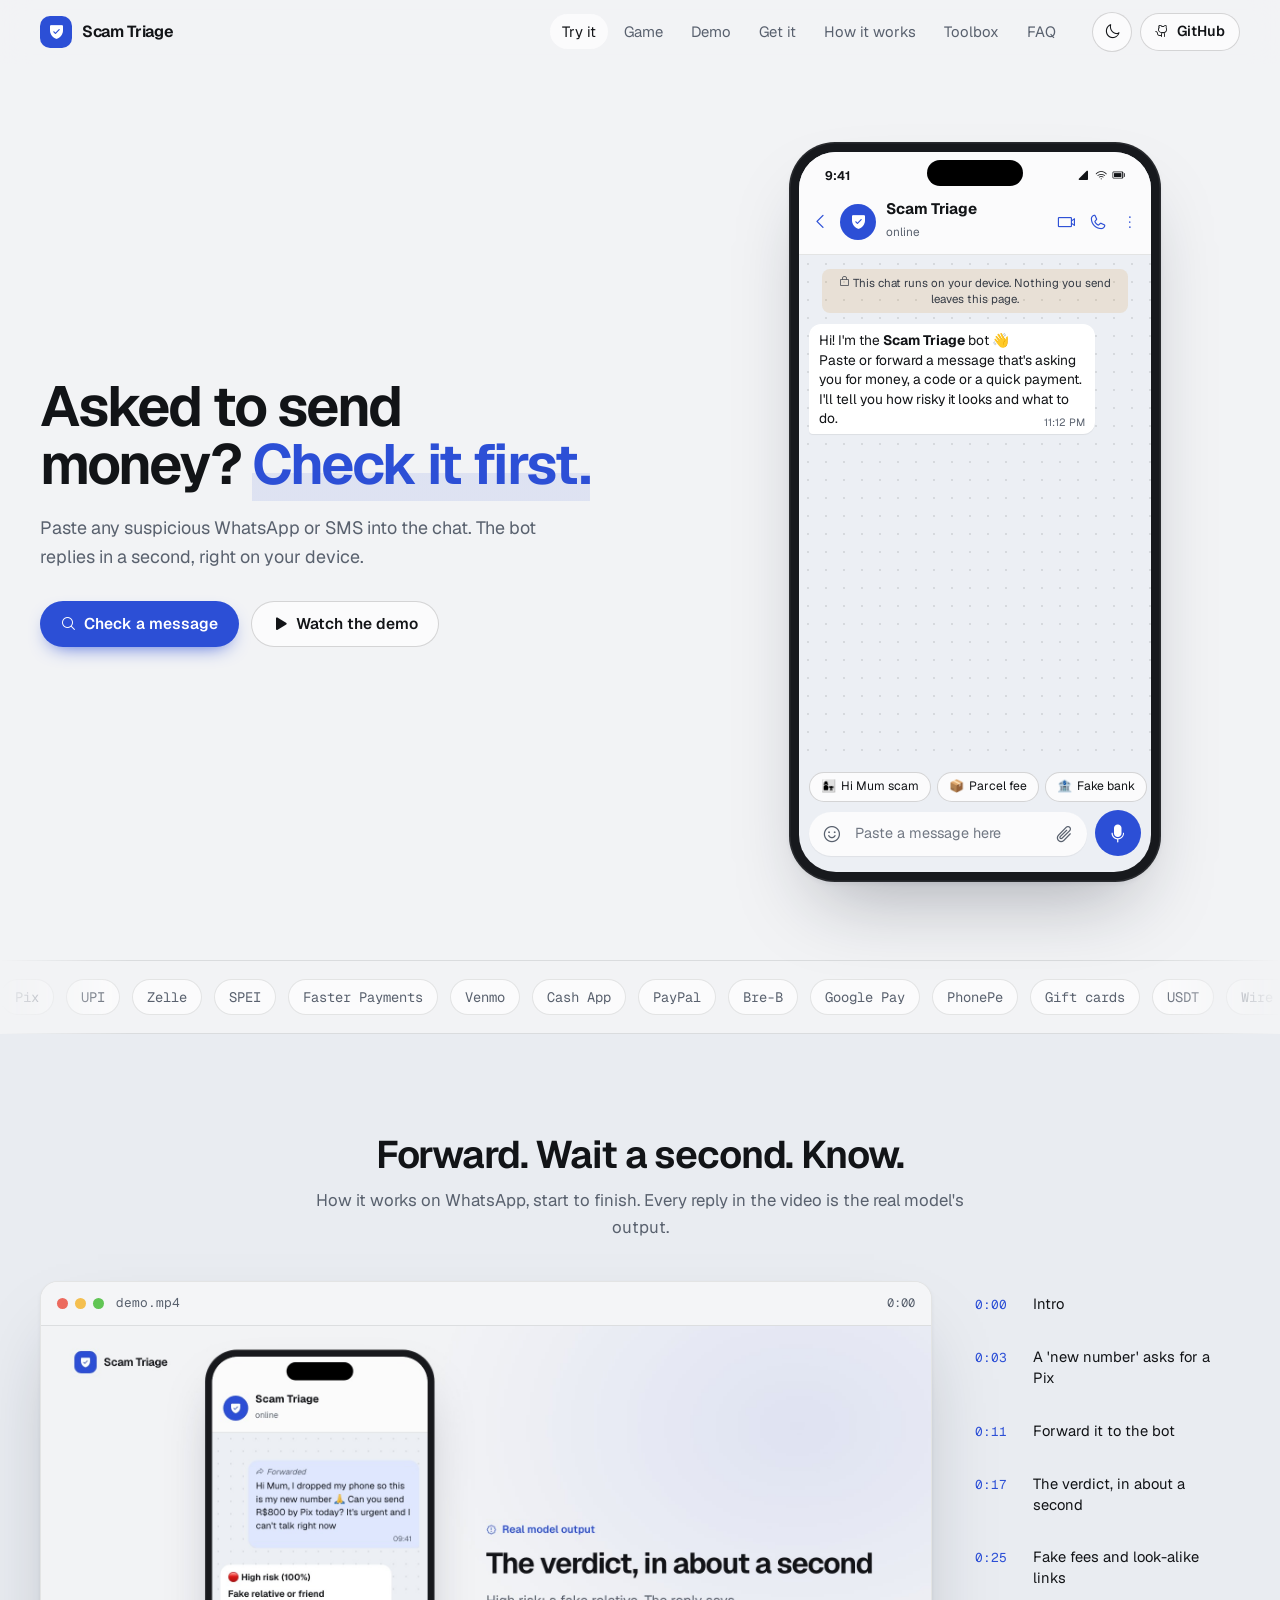
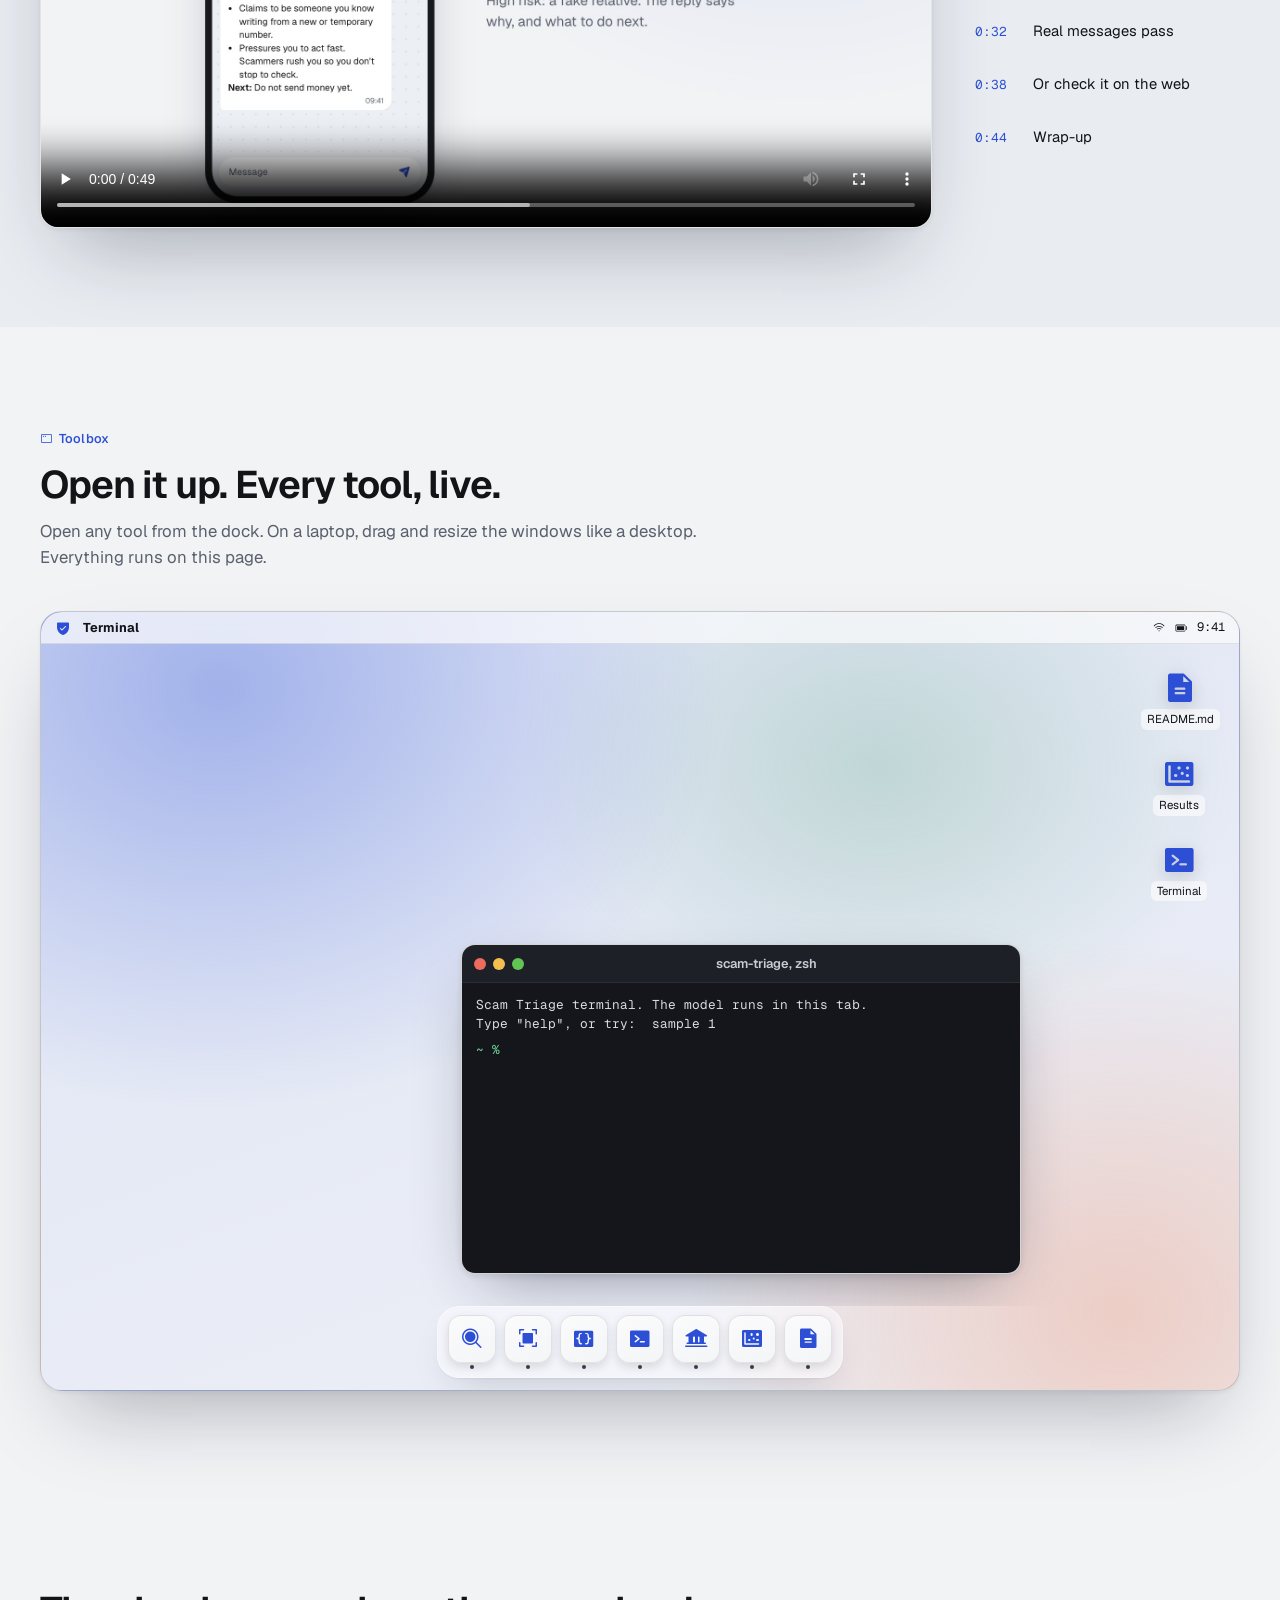
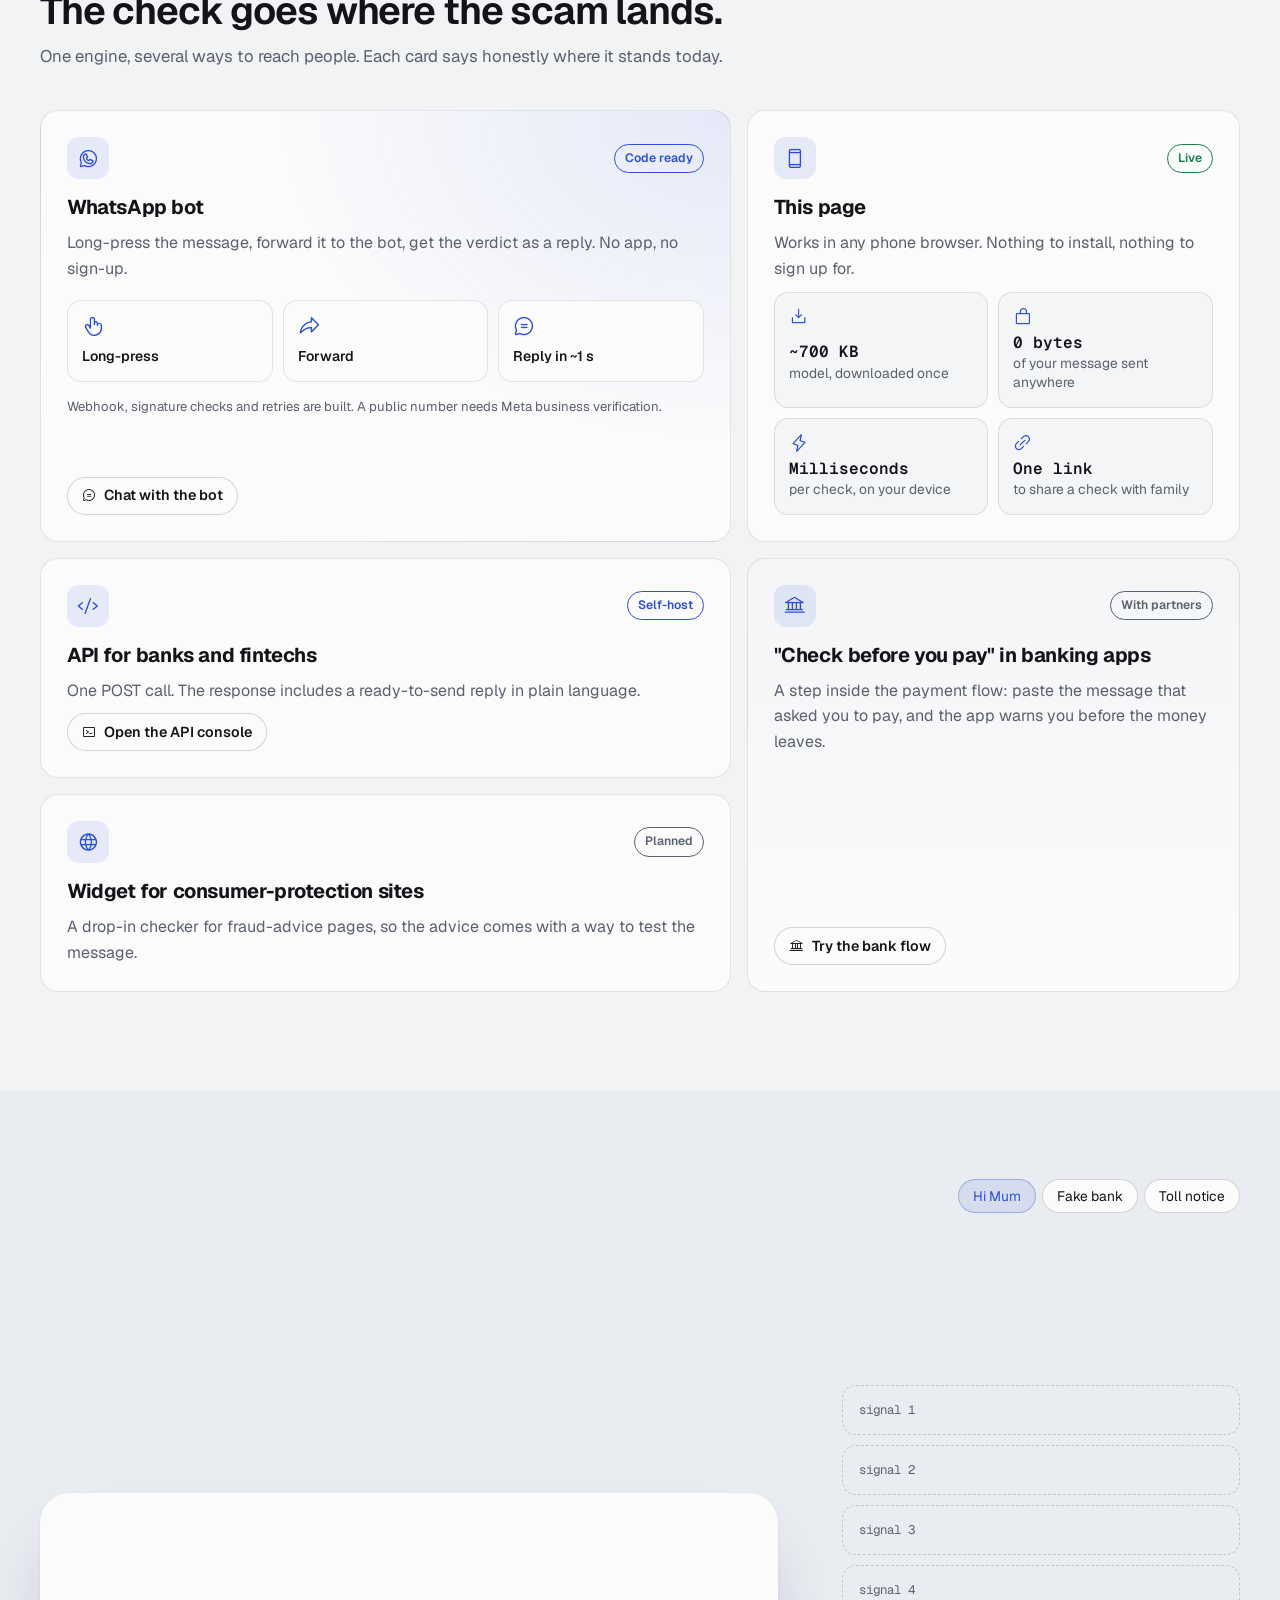
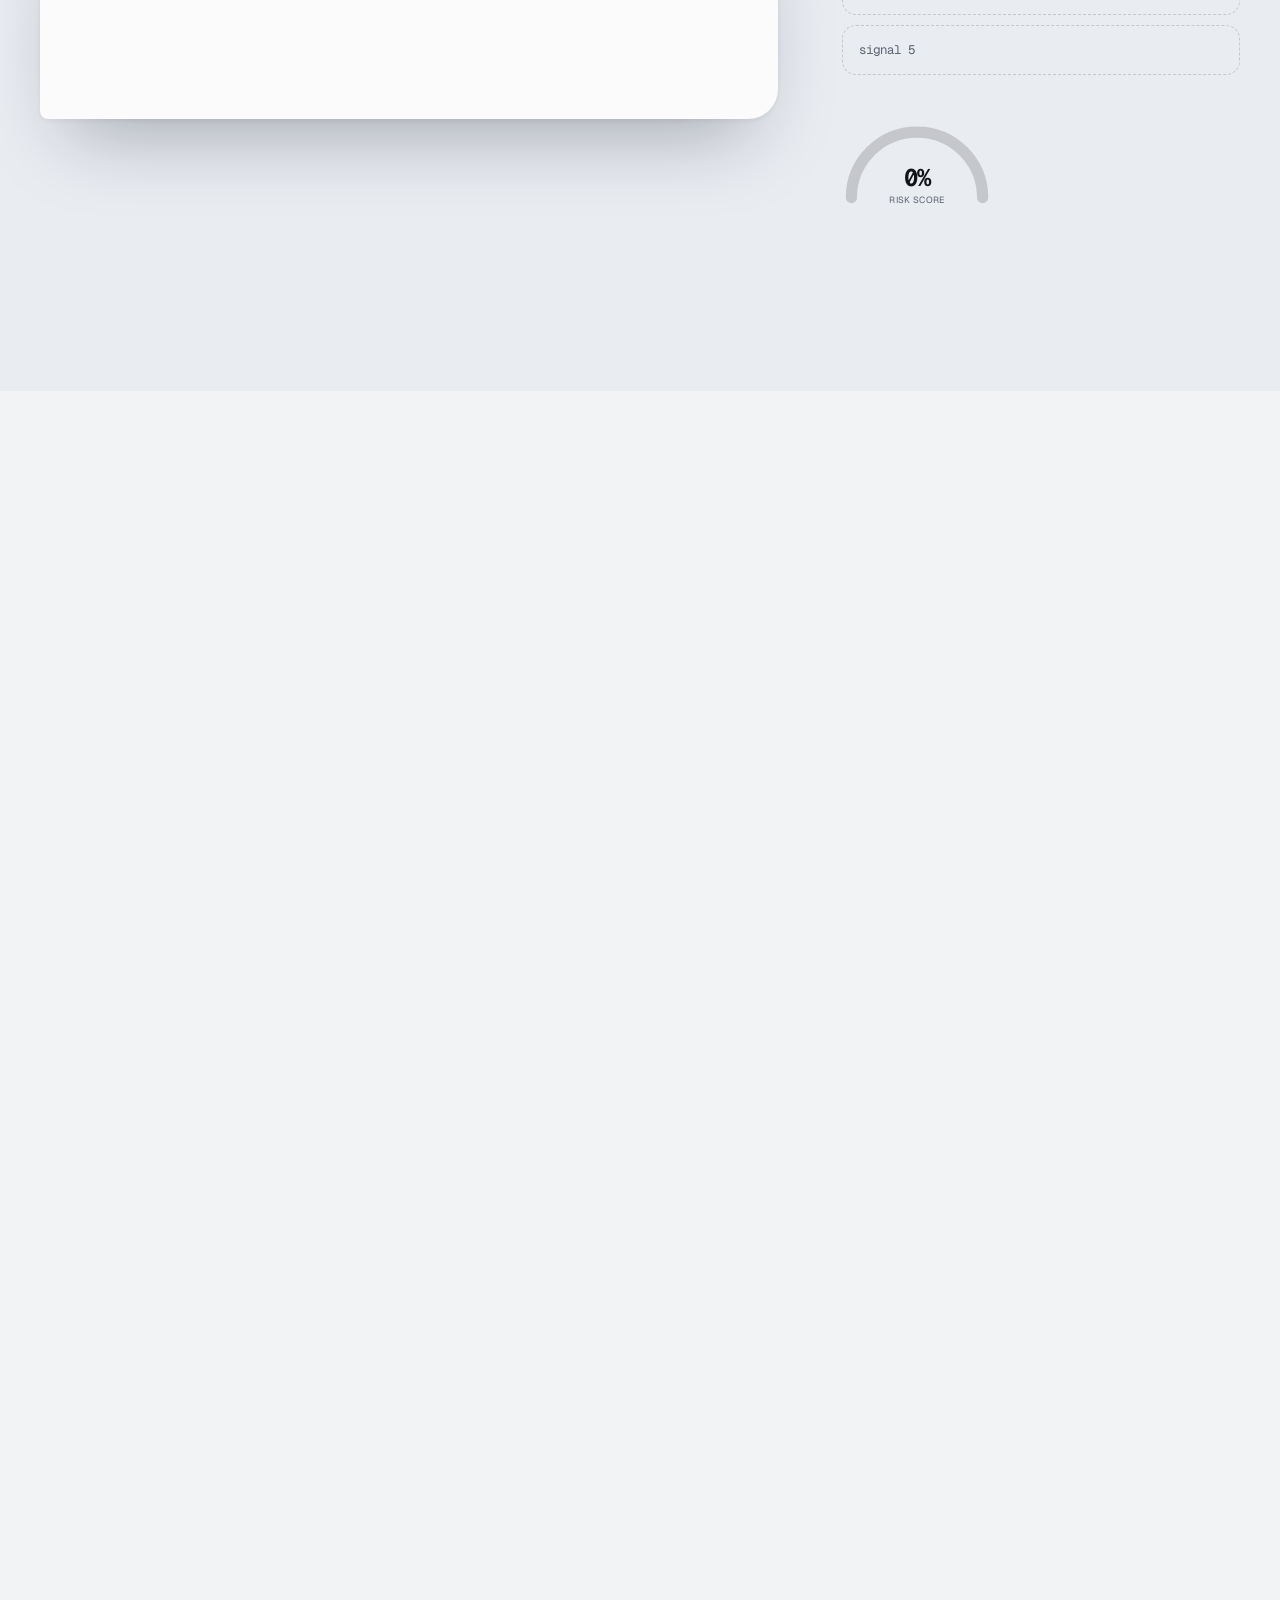
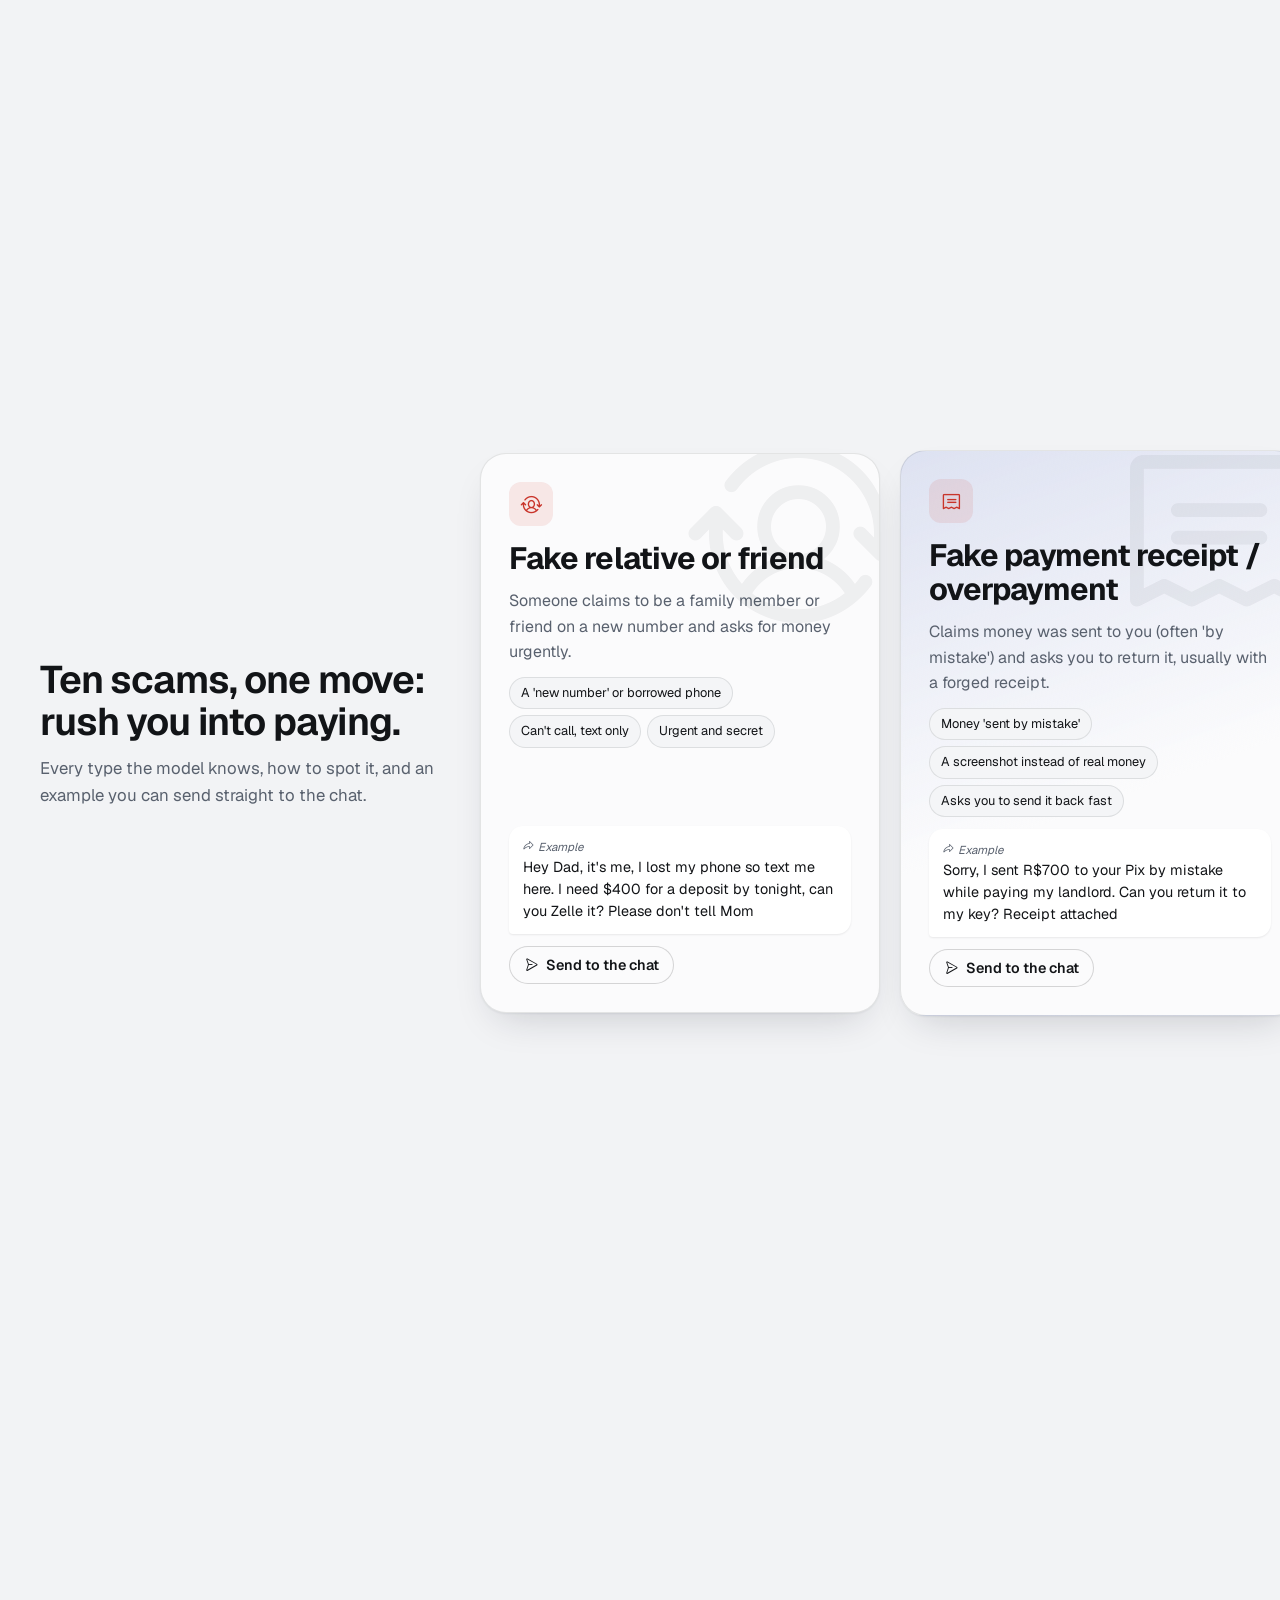
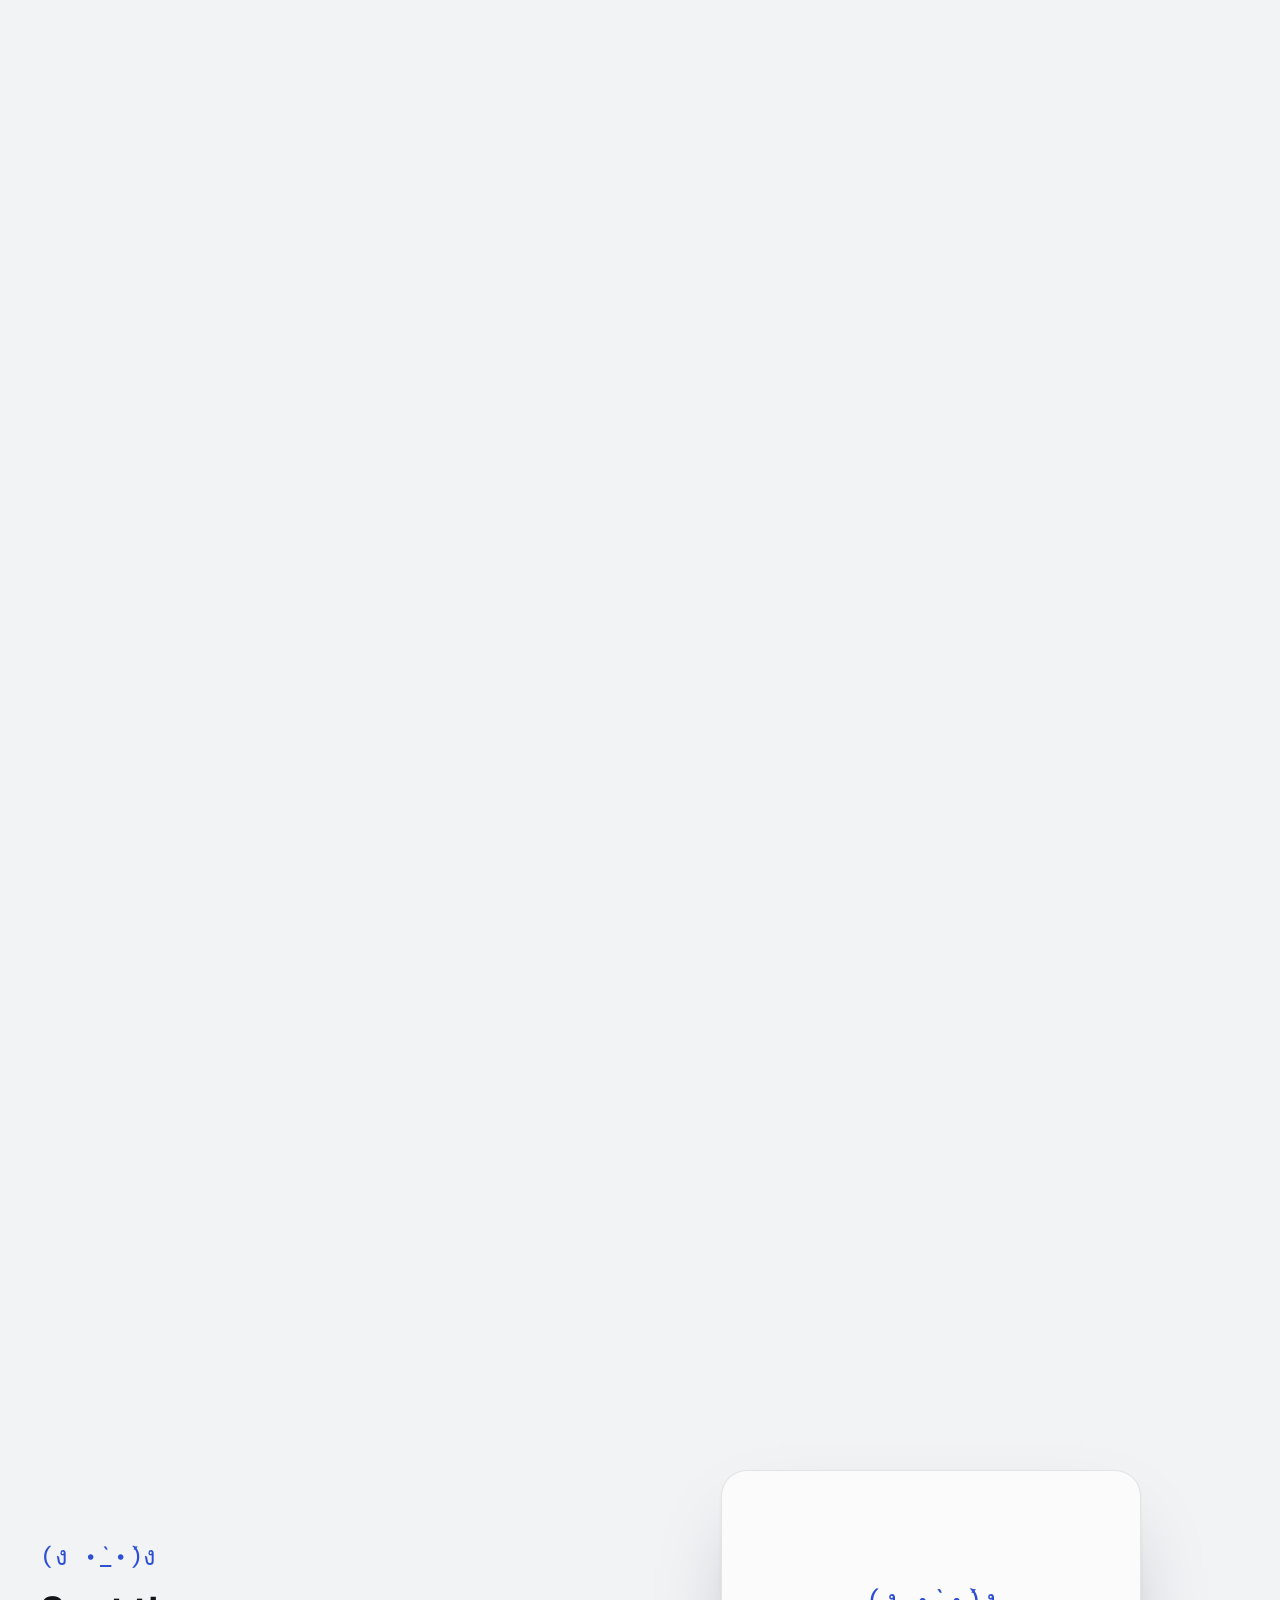
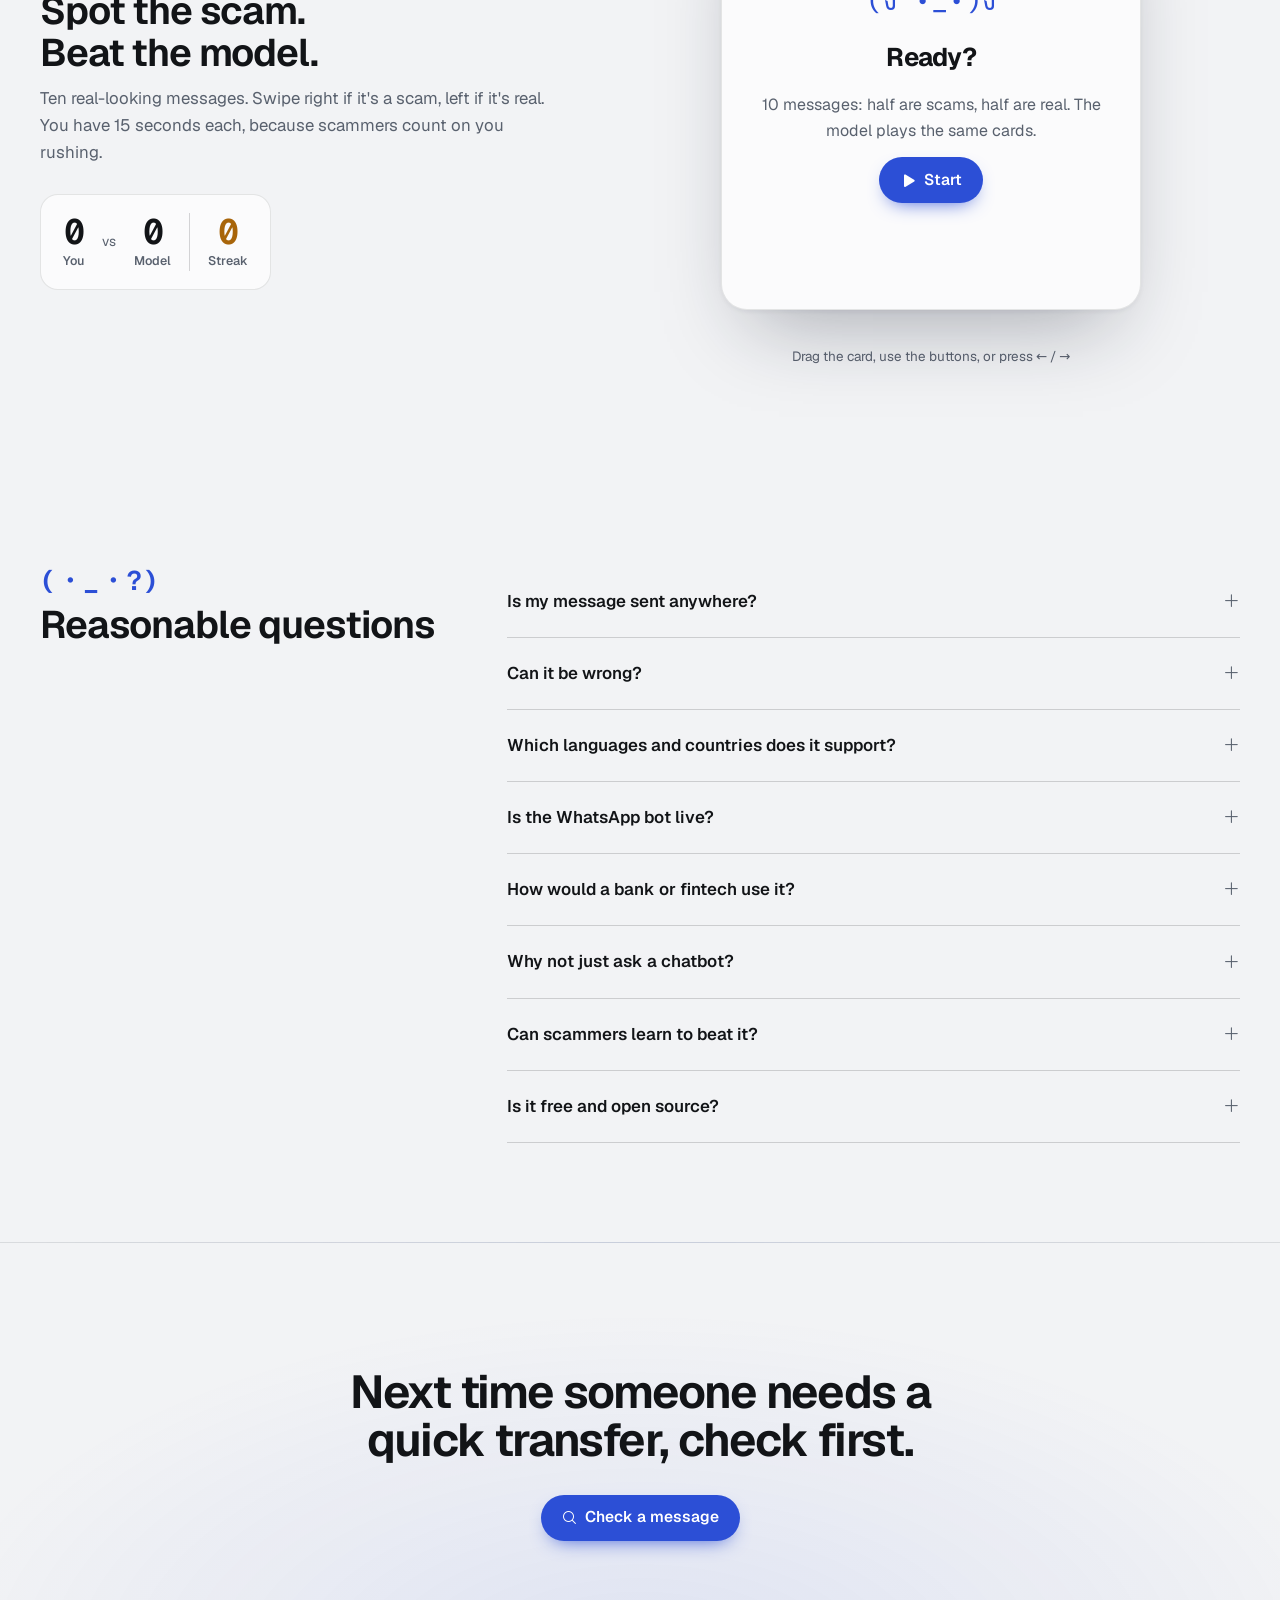
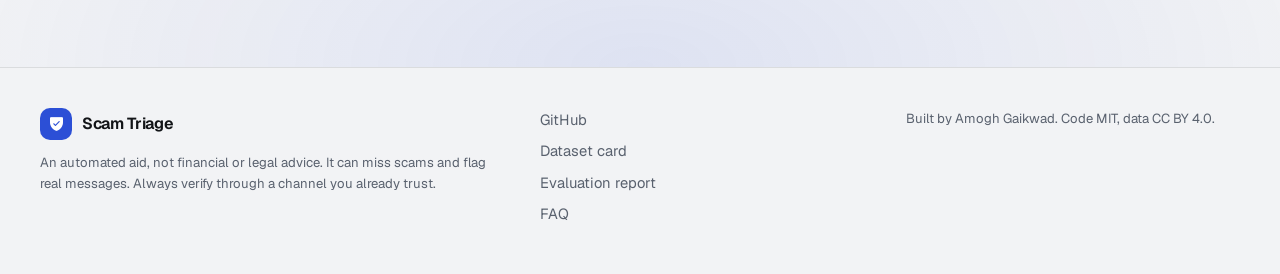
==== site/index.html @ fdaa01cc "2026-10-03 15:45 - Add desktop OS toolbox with draggable app windows New toolbox section: a desktop " ====
<!doctype html>
<html lang="en">
<head>
  <meta charset="utf-8">
  <meta name="viewport" content="width=device-width, initial-scale=1, viewport-fit=cover">
  <title>Scam Triage: check a message before you pay</title>
  <meta name="description" content="Paste or forward a suspicious WhatsApp or SMS message. Get a risk score, the scam type and what to do next. Runs in your browser.">
  <meta name="theme-color" content="#f2f3f5" media="(prefers-color-scheme: light)">
  <meta name="theme-color" content="#0d0f12" media="(prefers-color-scheme: dark)">
  <meta property="og:title" content="Scam Triage: check a message before you pay">
  <meta property="og:description" content="Explainable scam checks for Pix, UPI, Zelle and bank-transfer scams. Runs in your browser.">
  <meta property="og:image" content="https://scam-message-triage.vercel.app/assets/video/poster.jpg">
  <meta property="og:url" content="https://scam-message-triage.vercel.app/">
  <meta name="twitter:card" content="summary_large_image">
  <link rel="canonical" href="https://scam-message-triage.vercel.app/">
  <link rel="icon" href="assets/img/favicon.svg" type="image/svg+xml">
  <link rel="preload" href="assets/fonts/geist.woff2" as="font" type="font/woff2" crossorigin>
  <link rel="stylesheet" href="assets/vendor/phosphor/regular.css">
  <link rel="stylesheet" href="assets/vendor/phosphor/fill.css">
  <link rel="stylesheet" href="assets/css/style.css">
  <script>
    // Apply the saved theme before first paint to avoid a flash.
    try { const t = localStorage.getItem("theme"); if (t) document.documentElement.dataset.theme = t; } catch (e) {}
  </script>
  <script src="assets/vendor/gsap/gsap.min.js" defer></script>
  <script src="assets/vendor/gsap/ScrollTrigger.min.js" defer></script>
  <script type="module" src="assets/js/app.js"></script>
</head>
<body>
  <a class="skip" href="#chat">Skip to the chat</a>

  <header class="nav" data-nav>
    <div class="nav__inner">
      <a class="brand" href="#top" aria-label="Scam Triage home">
        <span class="brand__mark"><i class="ph-fill ph-shield-check"></i></span>
        <span class="brand__name">Scam Triage</span>
      </a>
      <nav class="nav__links" aria-label="Sections">
        <a href="#chat">Try it</a>
        <a href="#game">Game</a>
        <a href="#demo">Demo</a>
        <a href="#channels">Get it</a>
        <a href="#story">How it works</a>
        <a href="#toolbox">Toolbox</a>
        <a href="#faq">FAQ</a>
      </nav>
      <div class="nav__actions">
        <button class="icon-btn" type="button" data-theme-toggle aria-label="Toggle dark mode">
          <i class="ph ph-moon" data-theme-icon></i>
        </button>
        <a class="btn btn--ghost btn--sm" href="https://github.com/ag2502/scam-message-triage" target="_blank" rel="noopener">
          <i class="ph ph-github-logo"></i><span>GitHub</span>
        </a>
        <button class="icon-btn nav__menu" type="button" data-menu-toggle aria-label="Open menu" aria-expanded="false">
          <i class="ph ph-list"></i>
        </button>
      </div>
    </div>
  </header>

  <main id="top">
    <!-- HERO -->
    <section class="hero">
      <div class="wrap hero__grid">
        <div class="hero__copy reveal">
          <h1 class="display">Asked to send money? <span class="hl">Check it first.</span></h1>
          <p class="lede">Paste any suspicious WhatsApp or SMS into the chat. The bot replies in a second, right on your device.</p>
          <div class="cta-row">
            <a class="btn btn--primary" href="#check"><i class="ph ph-magnifying-glass"></i>Check a message</a>
            <a class="btn btn--ghost" href="#demo"><i class="ph-fill ph-play"></i>Watch the demo</a>
          </div>
        </div>

        <div class="hero__stage reveal" style="--d: 120ms">
          <div class="phone phone--live" id="chat">
            <div class="phone__notch"></div>
            <div class="wa" data-chat>
              <div class="wa__status" aria-hidden="true"><span data-clock>9:41</span><span><i class="ph-fill ph-cell-signal-full"></i><i class="ph ph-wifi-high"></i><i class="ph-fill ph-battery-full"></i></span></div>
              <div class="wa__head">
                <i class="ph ph-caret-left" aria-hidden="true"></i>
                <span class="chat__avatar"><i class="ph-fill ph-shield-check"></i></span>
                <div class="wa__who"><strong>Scam Triage</strong><small data-chat-status>online</small></div>
                <span class="wa__tools" aria-hidden="true"><i class="ph ph-video-camera"></i><i class="ph ph-phone"></i><i class="ph ph-dots-three-vertical"></i></span>
              </div>
              <div class="wa__body" data-chat-body role="log" aria-live="polite" aria-label="Chat with the Scam Triage bot" tabindex="0"></div>
              <button class="wa__jump" type="button" data-chat-jump aria-label="Scroll to latest message" hidden><i class="ph ph-arrow-down"></i></button>
              <div class="wa__chips" data-chat-chips role="group" aria-label="Try an example"></div>
              <div class="wa__emoji" data-chat-emoji hidden></div>
              <form class="wa__bar" data-chat-form>
                <div class="wa__field">
                  <button type="button" class="wa__icon" data-chat-emoji-btn aria-label="Emoji"><i class="ph ph-smiley"></i></button>
                  <label class="sr" for="chat-input">Message</label>
                  <textarea id="chat-input" rows="1" maxlength="4000" placeholder="Paste a message here" data-chat-input></textarea>
                  <button type="button" class="wa__icon" data-chat-attach aria-label="Attach a photo"><i class="ph ph-paperclip"></i></button>
                  <input type="file" accept="image/*" data-chat-file hidden>
                </div>
                <div class="wa__rec" data-chat-rec hidden><i class="ph-fill ph-microphone"></i><span data-chat-rec-time>0:00</span><small>Simulated: no audio is captured</small></div>
                <button class="wa__send" type="submit" data-chat-send aria-label="Hold to record a voice note"><i class="ph-fill ph-microphone" data-chat-send-icon></i></button>
              </form>
            </div>
          </div>
        </div>
      </div>

      <div class="rails" aria-label="Works with any instant-payment rail">
        <div class="rails__track">
          <span>Pix</span><span>UPI</span><span>Zelle</span><span>SPEI</span><span>Faster Payments</span><span>Venmo</span>
          <span>Cash App</span><span>PayPal</span><span>Bre-B</span><span>Google Pay</span><span>PhonePe</span><span>Gift cards</span>
          <span>USDT</span><span>Wire transfer</span>
          <span aria-hidden="true">Pix</span><span aria-hidden="true">UPI</span><span aria-hidden="true">Zelle</span><span aria-hidden="true">SPEI</span>
          <span aria-hidden="true">Faster Payments</span><span aria-hidden="true">Venmo</span><span aria-hidden="true">Cash App</span>
          <span aria-hidden="true">PayPal</span><span aria-hidden="true">Bre-B</span><span aria-hidden="true">Google Pay</span>
          <span aria-hidden="true">PhonePe</span><span aria-hidden="true">Gift cards</span><span aria-hidden="true">USDT</span><span aria-hidden="true">Wire transfer</span>
        </div>
      </div>
    </section>

    <!-- DEMO VIDEO -->
    <section class="section section--tint" id="demo">
      <div class="wrap">
        <header class="section__head section__head--center reveal">
          <h2 class="title">Forward. Wait a second. Know.</h2>
          <p class="sub">How it works on WhatsApp, start to finish. Every reply in the video is the real model's output.</p>
        </header>
        <div class="player reveal">
          <div class="window player__window">
            <div class="window__bar">
              <span class="dots" aria-hidden="true"><i></i><i></i><i></i></span>
              <span class="window__title">demo.mp4</span>
              <span class="window__meta" data-video-time>0:00</span>
            </div>
            <div class="player__media">
              <video data-video playsinline preload="metadata" poster="assets/video/poster.jpg" controls>
                <source src="assets/video/demo.webm" type="video/webm">
                <source src="assets/video/demo.mp4" type="video/mp4">
              </video>
            </div>
          </div>
          <ol class="chapters" data-chapters aria-label="Video chapters"></ol>
        </div>
      </div>
    </section>

    <!-- TOOLBOX (desktop OS) -->
    <section class="section toolbox" id="toolbox">
      <div class="wrap">
        <header class="section__head reveal">
          <p class="eyebrow"><i class="ph ph-app-window"></i> Toolbox</p>
          <h2 class="title">Open it up. Every tool, live.</h2>
          <p class="sub">Open any tool from the dock. On a laptop, drag and resize the windows like a desktop. Everything runs on this page.</p>
        </header>
        <div class="os" data-os>
          <div class="os__menubar">
            <span class="os__apple"><i class="ph-fill ph-shield-check"></i></span>
            <strong data-os-active>Scam Triage</strong>
            <span class="os__menubar-right" aria-hidden="true"><i class="ph ph-wifi-high"></i><i class="ph-fill ph-battery-full"></i><span data-os-clock>9:41</span></span>
          </div>
          <div class="os__desk" data-os-desk>
            <div class="os__icons" aria-label="Desktop">
              <button type="button" class="os__icon" data-open="about"><i class="ph-fill ph-file-text"></i><span>README.md</span></button>
              <button type="button" class="os__icon" data-open="results"><i class="ph-fill ph-chart-scatter"></i><span>Results</span></button>
              <button type="button" class="os__icon" data-open="terminal"><i class="ph-fill ph-terminal-window"></i><span>Terminal</span></button>
            </div>

            <section class="oswin" data-win="checker" data-title="Checker" data-icon="ph-magnifying-glass" data-geo="24,20,700,540" aria-label="Checker window">
              <div class="oswin__bar"><span class="oswin__lights"><button type="button" data-win-close aria-label="Close"></button><button type="button" data-win-min aria-label="Minimize"></button><button type="button" data-win-max aria-label="Maximize"></button></span><span class="oswin__title">Checker</span><span class="window__meta" data-model-status>loading model</span></div>
              <div class="oswin__body checker" data-checker id="check">
                <div class="checker__grid">
            <form class="checker__input" data-check-form>
              <label for="msg" class="label">Message</label>
              <textarea id="msg" name="msg" rows="7" maxlength="4000" data-msg
                aria-describedby="msg-help" placeholder="e.g. Hi Mum, this is my new number. Can you send R$800 by Pix?"></textarea>
              <p id="msg-help" class="help">Tip: press <kbd>Ctrl</kbd> + <kbd>Enter</kbd> to check. Up to 4,000 characters.</p>

              <div class="samples" role="group" aria-label="Example messages" data-samples></div>

              <div class="checker__actions">
                <button class="btn btn--primary" type="submit" data-check-btn disabled><i class="ph ph-magnifying-glass"></i>Check message</button>
                <button class="btn btn--ghost" type="button" data-random><i class="ph ph-shuffle"></i>Random real example</button>
                <button class="icon-btn" type="button" data-clear aria-label="Clear message"><i class="ph ph-trash"></i></button>
              </div>
            </form>

            <div class="checker__output" aria-live="polite" data-output>
              <div class="empty" data-empty>
                <span class="kao" aria-hidden="true">(・_・?)</span>
                <p><strong>Nothing checked yet.</strong> Paste a message or pick an example on the left.</p>
              </div>
              <div class="skeleton" data-skeleton hidden>
                <span class="sk sk--round"></span><span class="sk sk--line"></span><span class="sk sk--line w60"></span>
                <span class="sk sk--block"></span>
                <p class="help" data-load-msg>Downloading the model once (about 700 KB). After that, checks are instant.</p>
              </div>
              <div class="error" data-error hidden>
                <i class="ph ph-warning"></i>
                <p><strong>The model didn't load.</strong> <span data-error-msg></span> <button type="button" class="link" data-retry>Try again</button></p>
              </div>
              <div class="result" data-result hidden></div>
            </div>
          
              </div>
              <span class="oswin__grip" data-win-grip aria-hidden="true"></span>
            </section>

            <section class="oswin" data-win="xray" data-title="X-ray" data-icon="ph-scan" data-geo="680,52,500,460" aria-label="X-ray window">
              <div class="oswin__bar"><span class="oswin__lights"><button type="button" data-win-close aria-label="Close"></button><button type="button" data-win-min aria-label="Minimize"></button><button type="button" data-win-max aria-label="Maximize"></button></span><span class="oswin__title">X-ray</span></div>
              <div class="oswin__body xraywin" data-xray>
                <div class="xraywin__steps" role="tablist" aria-label="Pipeline steps" data-xray-steps></div>
                <div class="xray__body" data-xray-body aria-live="polite"><p class="help">Loading the model...</p></div>
                <p class="help xraywin__src" data-xray-src></p>
              </div>
              <span class="oswin__grip" data-win-grip aria-hidden="true"></span>
            </section>

            <section class="oswin" data-win="api" data-title="API console" data-icon="ph-brackets-curly" data-geo="230,120,640,500" aria-label="API console window">
              <div class="oswin__bar"><span class="oswin__lights"><button type="button" data-win-close aria-label="Close"></button><button type="button" data-win-min aria-label="Minimize"></button><button type="button" data-win-max aria-label="Maximize"></button></span><span class="oswin__title">API console</span></div>
              <div class="oswin__body apicon" data-api>
                <form class="apicon__req" data-api-form>
                  <div class="apicon__line"><span class="apicon__method">POST</span><code>/v1/triage</code><button class="btn btn--primary btn--sm" type="submit"><i class="ph-fill ph-paper-plane-right"></i>Send</button></div>
                  <label class="label" for="api-body">Request body</label>
                  <textarea id="api-body" rows="5" spellcheck="false" data-api-body></textarea>
                </form>
                <div class="apicon__res">
                  <div class="apicon__status" data-api-status>Press Send to call the endpoint (simulated locally with the same model).</div>
                  <pre class="apicon__json"><code data-api-out></code></pre>
                </div>
                <details class="apicon__snips"><summary>Call it from your code</summary>
                  <div class="code" data-code>
              <div class="tabs" role="tablist" aria-label="Request examples">
                <button role="tab" aria-selected="true" data-tab="curl">cURL</button>
                <button role="tab" aria-selected="false" data-tab="python">Python</button>
                <button role="tab" aria-selected="false" data-tab="js">JavaScript</button>
                <button role="tab" aria-selected="false" data-tab="response">Response</button>
              </div>
              <pre><code data-code-body></code></pre>
              <button class="icon-btn code__copy" type="button" data-copy-code aria-label="Copy code"><i class="ph ph-copy"></i></button>
            </div>
                </details>
              </div>
              <span class="oswin__grip" data-win-grip aria-hidden="true"></span>
            </section>

            <section class="oswin" data-win="terminal" data-title="Terminal" data-icon="ph-terminal-window" data-geo="420,300,560,330" aria-label="Terminal window">
              <div class="oswin__bar oswin__bar--dark"><span class="oswin__lights"><button type="button" data-win-close aria-label="Close"></button><button type="button" data-win-min aria-label="Minimize"></button><button type="button" data-win-max aria-label="Maximize"></button></span><span class="oswin__title">scam-triage, zsh</span></div>
              <div class="oswin__body term" data-term>
                <div class="term__out" data-term-out aria-live="polite"></div>
                <form class="term__line" data-term-form><span class="term__ps1">~ %</span><label class="sr" for="term-in">Terminal command</label><input id="term-in" autocomplete="off" spellcheck="false" data-term-in></form>
              </div>
              <span class="oswin__grip" data-win-grip aria-hidden="true"></span>
            </section>

            <section class="oswin" data-win="bank" data-title="Bank app" data-icon="ph-bank" data-geo="820,80,380,520" aria-label="Bank app window" hidden>
              <div class="oswin__bar"><span class="oswin__lights"><button type="button" data-win-close aria-label="Close"></button><button type="button" data-win-min aria-label="Minimize"></button><button type="button" data-win-max aria-label="Maximize"></button></span><span class="oswin__title">Bank app: check before you pay</span></div>
              <div class="oswin__body bankapp">
                <div class="paysheet" data-paysheet>
              <div class="paysheet__row"><span>Pix to</span><strong>Unknown key ···8821</strong></div>
              <div class="paysheet__row"><span>Amount</span><strong>R$ 800,00</strong></div>
              <label class="label" for="pay-why">Message that asked you to pay</label>
              <textarea id="pay-why" rows="2" data-pay-msg>Mum it's me, new number. Need R$800 by Pix for rent, today please, can't call</textarea>
              <div class="paysheet__verdict" data-pay-verdict aria-live="polite"></div>
              <button class="btn btn--primary btn--block" type="button" data-pay-btn>Confirm payment</button>
            </div>
              </div>
              <span class="oswin__grip" data-win-grip aria-hidden="true"></span>
            </section>

            <section class="oswin" data-win="results" data-title="Results" data-icon="ph-chart-scatter" data-geo="40,30,1110,600" aria-label="Results window" hidden>
              <div class="oswin__bar"><span class="oswin__lights"><button type="button" data-win-close aria-label="Close"></button><button type="button" data-win-min aria-label="Minimize"></button><button type="button" data-win-max aria-label="Maximize"></button></span><span class="oswin__title">Results: honest numbers, misses included</span></div>
              <div class="oswin__body resultswin" id="results">
                <div class="explorer" data-explorer>
          <div class="explorer__controls">
            <div class="seg" role="radiogroup" aria-label="Evaluation set" data-sets></div>
            <label class="label" for="thr">Threshold <output data-thr-out>0.55</output></label>
            <input id="thr" type="range" min="0" max="1" step="0.005" data-thr>
            <div class="explorer__presets">
              <button type="button" class="chip" data-preset="medium">Medium level</button>
              <button type="button" class="chip" data-preset="high">High level</button>
            </div>
            <label class="label" for="prev">Share of forwarded messages that are scams <output data-prev-out>10%</output></label>
            <input id="prev" type="range" min="1" max="60" step="1" value="10" data-prev>
          </div>

          <div class="explorer__stats" data-stats></div>

          <figure class="explorer__chart">
            <div class="strip" data-strip role="img" aria-label="Scores of scam and legitimate messages with the current threshold"></div>
            <figcaption class="help" data-strip-caption></figcaption>
          </figure>
        </div>

        
                <div class="notes">
          <div class="note">
            <h3>Where it misses</h3>
            <p>Conversation starters like "sorry, wrong number... do you invest?" carry no scam content yet. Single-message triage can't see where a chat is heading.</p>
          </div>
          <div class="note">
            <h3>Where it over-warns</h3>
            <p>Outgoing bank-transfer confirmations still score too high in held-out tests. That is the main source of false alarms.</p>
          </div>
          <div class="note">
            <h3>What would fix it</h3>
            <p>Consented, labelled messages that people forward to the bot. The data is synthetic today, and the dataset card says so.</p>
          </div>
        </div>

              </div>
              <span class="oswin__grip" data-win-grip aria-hidden="true"></span>
            </section>

            <section class="oswin" data-win="about" data-title="README.md" data-icon="ph-file-text" data-geo="160,60,520,440" aria-label="README window" hidden>
              <div class="oswin__bar"><span class="oswin__lights"><button type="button" data-win-close aria-label="Close"></button><button type="button" data-win-min aria-label="Minimize"></button><button type="button" data-win-max aria-label="Maximize"></button></span><span class="oswin__title">README.md</span></div>
              <div class="oswin__body readme">
                <h3># Scam Triage</h3>
                <p>An explainable scam checker for instant-payment fraud: Pix, UPI, Zelle, SPEI, wallets, gift cards and crypto.</p>
                <h4>## How it works</h4>
                <p>24 readable warning signals plus word and character n-grams feed two small linear models: one scores risk, one names the scam type. Thresholds are set for 1% and 5% false alarms.</p>
                <h4>## Honest limits</h4>
                <p>Trained on synthetic English data plus real legitimate SMS. It misses conversation-starter scams and still over-warns on some bank-transfer receipts.</p>
                <h4>## Links</h4>
                <ul>
                  <li><a href="https://github.com/ag2502/scam-message-triage" target="_blank" rel="noopener">Source code (MIT)</a></li>
                  <li><a href="https://github.com/ag2502/scam-message-triage/blob/main/data/en/DATASET_CARD.md" target="_blank" rel="noopener">Dataset card (CC BY 4.0)</a></li>
                  <li><a href="https://github.com/ag2502/scam-message-triage/blob/main/reports/en/EVALUATION.md" target="_blank" rel="noopener">Evaluation report</a></li>
                </ul>
              </div>
              <span class="oswin__grip" data-win-grip aria-hidden="true"></span>
            </section>
          </div>
          <nav class="os__dock" data-os-dock aria-label="Dock"></nav>
        </div>
      </div>
    </section>

    <!-- CHANNELS -->
    <section class="section" id="channels">
      <div class="wrap">
        <header class="section__head reveal">
          <h2 class="title">The check goes where the scam lands.</h2>
          <p class="sub">One engine, several ways to reach people. Each card says honestly where it stands today.</p>
        </header>

        <div class="bento">
          <article class="tile tile--wa reveal">
            <div class="tile__top">
              <span class="tile__icon"><i class="ph ph-whatsapp-logo"></i></span>
              <span class="status status--ready">Code ready</span>
            </div>
            <h3>WhatsApp bot</h3>
            <p>Long-press the message, forward it to the bot, get the verdict as a reply. No app, no sign-up.</p>
            <ol class="flow" aria-label="How the WhatsApp bot works">
              <li><i class="ph ph-hand-pointing"></i><span>Long-press</span></li>
              <li><i class="ph ph-share-fat"></i><span>Forward</span></li>
              <li><i class="ph ph-chat-circle-text"></i><span>Reply in ~1 s</span></li>
            </ol>
            <p class="fine">Webhook, signature checks and retries are built. A public number needs Meta business verification.</p>
            <a class="btn btn--ghost btn--sm tile__cta" href="#chat"><i class="ph ph-chat-circle-text"></i>Chat with the bot</a>
          </article>

          <article class="tile tile--web reveal" style="--d: 60ms">
            <div class="tile__top">
              <span class="tile__icon"><i class="ph ph-device-mobile"></i></span>
              <span class="status status--live">Live</span>
            </div>
            <h3>This page</h3>
            <p>Works in any phone browser. Nothing to install, nothing to sign up for.</p>
            <ul class="facts">
              <li><i class="ph ph-download-simple"></i><span><b>~700 KB</b> model, downloaded once</span></li>
              <li><i class="ph ph-lock-simple"></i><span><b>0 bytes</b> of your message sent anywhere</span></li>
              <li><i class="ph ph-lightning"></i><span><b>Milliseconds</b> per check, on your device</span></li>
              <li><i class="ph ph-link-simple"></i><span><b>One link</b> to share a check with family</span></li>
            </ul>
          </article>

          <article class="tile tile--api reveal" style="--d: 120ms">
            <div class="tile__top">
              <span class="tile__icon"><i class="ph ph-code"></i></span>
              <span class="status status--ready">Self-host</span>
            </div>
            <h3>API for banks and fintechs</h3>
            <p>One POST call. The response includes a ready-to-send reply in plain language.</p>
            <button class="btn btn--ghost btn--sm tile__cta" type="button" data-open="api"><i class="ph ph-terminal-window"></i>Open the API console</button>
          </article>

          <article class="tile tile--bank reveal" style="--d: 60ms">
            <div class="tile__top">
              <span class="tile__icon"><i class="ph ph-bank"></i></span>
              <span class="status status--planned">With partners</span>
            </div>
            <h3>"Check before you pay" in banking apps</h3>
            <p>A step inside the payment flow: paste the message that asked you to pay, and the app warns you before the money leaves.</p>
            <button class="btn btn--ghost btn--sm tile__cta" type="button" data-open="bank"><i class="ph ph-bank"></i>Try the bank flow</button>
          </article>

          <article class="tile tile--widget reveal" style="--d: 120ms">
            <div class="tile__top">
              <span class="tile__icon"><i class="ph ph-globe"></i></span>
              <span class="status status--planned">Planned</span>
            </div>
            <h3>Widget for consumer-protection sites</h3>
            <p>A drop-in checker for fraud-advice pages, so the advice comes with a way to test the message.</p>
          </article>
        </div>
      </div>
    </section>

    <!-- SCROLL CINEMA -->
    <section class="story" id="story" data-story>
      <div class="story__stage" data-story-stage>
        <div class="story__top wrap">
          <div class="story__caps" aria-live="polite">
            <p class="story__cap" data-cap="0"><b>A message arrives.</b> New number, a familiar name, money needed now.</p>
            <p class="story__cap" data-cap="1"><b>Warning signs light up.</b> These are the phrases the model actually reacts to.</p>
            <p class="story__cap" data-cap="2"><b>They become signals.</b> Each one carries a learned weight.</p>
            <p class="story__cap" data-cap="3"><b>The model weighs them.</b> Weights add up to a risk score.</p>
            <p class="story__cap" data-cap="4"><b>A verdict, with reasons.</b> Named, explained, and what to do next.</p>
          </div>
          <div class="seg story__tabs" role="tablist" aria-label="Choose the message for the story" data-story-tabs></div>
        </div>
        <div class="story__grid wrap">
          <div class="story__msg" data-story-msg aria-hidden="true"></div>
          <div class="story__side">
            <ol class="story__slots" data-story-slots aria-label="Signals found"></ol>
            <div class="story__meter">
              <div class="gauge story__gauge" data-story-gauge></div>
              <div class="story__verdict" data-story-verdict></div>
            </div>
          </div>
        </div>
        <div class="story__progress" data-story-progress></div>
        <p class="sr" data-story-sr></p>
      </div>
    </section>

    <!-- SCAM TYPES (horizontal pan) -->
    <section class="types" id="types" data-types>
      <div class="types__pin" data-types-pin>
        <div class="types__track" data-types-track>
          <header class="types__intro">
            <h2 class="title">Ten scams, one move: rush you into paying.</h2>
            <p class="sub">Every type the model knows, how to spot it, and an example you can send straight to the chat.</p>
          </header>
        </div>
      </div>
    </section>

    <!-- GAME -->
    <section class="section game" id="game" data-game>
      <div class="wrap game__grid">
        <div class="game__side">
          <span class="kao game__kao" aria-hidden="true" data-game-kao>(ง •̀_•́)ง</span>
          <h2 class="title">Spot the scam. Beat the model.</h2>
          <p class="sub">Ten real-looking messages. Swipe right if it's a scam, left if it's real. You have 15 seconds each, because scammers count on you rushing.</p>
          <div class="hud" aria-live="polite">
            <div class="hud__cell"><span class="hud__num" data-hud-you>0</span><span class="hud__label">You</span></div>
            <div class="hud__vs">vs</div>
            <div class="hud__cell"><span class="hud__num" data-hud-model>0</span><span class="hud__label">Model</span></div>
            <div class="hud__cell hud__cell--streak"><span class="hud__num" data-hud-streak>0</span><span class="hud__label">Streak</span></div>
          </div>
          <p class="fine" data-hud-best></p>
        </div>
        <div class="arena" data-arena>
          <div class="arena__stack" data-stack></div>
          <div class="arena__timer" aria-hidden="true"><span data-timer></span></div>
          <div class="arena__controls" data-controls hidden>
            <button class="btn btn--ghost arena__real" type="button" data-pick="real"><i class="ph ph-arrow-left"></i>Real</button>
            <button class="btn btn--ghost arena__scam" type="button" data-pick="scam">Scam<i class="ph ph-arrow-right"></i></button>
          </div>
          <p class="help arena__hint" data-hint>Drag the card, use the buttons, or press ← / →</p>
        </div>
      </div>
    </section>

    <!-- FAQ -->
    <section class="section" id="faq">
      <div class="wrap faq">
        <header class="section__head">
          <h2 class="title"><span class="kao" aria-hidden="true">(・_・?)</span> Reasonable questions</h2>
        </header>
        <div class="faq__list">
          <details>
            <summary>Is my message sent anywhere?<i class="ph ph-plus"></i></summary>
            <p>Not on this page. The model downloads once and runs in your browser, and nothing you paste leaves your device. The WhatsApp bot does receive the messages you forward to it, and it never logs their text.</p>
          </details>
          <details>
            <summary>Can it be wrong?<i class="ph ph-plus"></i></summary>
            <p>Yes. On the blind test set it caught about 87% of scams at the high level with no false alarms, and 93% at the medium level. Treat it as a second opinion, then check through a channel you already trust.</p>
          </details>
          <details>
            <summary>Which languages and countries does it support?<i class="ph ph-plus"></i></summary>
            <p>English today, with examples from Brazil, India, the US, the UK, Mexico and Europe. Brazilian Portuguese is next, then Spanish. Word lists and examples live in per-language modules, so adding a language changes no code.</p>
          </details>
          <details>
            <summary>Is the WhatsApp bot live?<i class="ph ph-plus"></i></summary>
            <p>The code is finished and tested: webhook, signature checks, retries and quoted replies. Running it on a public number needs a Meta business account and verification. Until then, you can host it yourself with the steps in the README.</p>
          </details>
          <details>
            <summary>How would a bank or fintech use it?<i class="ph ph-plus"></i></summary>
            <p>Call the API from a "check before you pay" step, or show the warning when a new payee is added. The response includes a ready-to-show reply, and the model is small enough to run inside the app.</p>
          </details>
          <details>
            <summary>Why not just ask a chatbot?<i class="ph ph-plus"></i></summary>
            <p>A small linear model is fast, free to run, works offline and explains itself by pointing at exact phrases. Its false-alarm rate is measured and fixed. A language model is a possible future layer, kept only if it beats this one when false alarms must stay low.</p>
          </details>
          <details>
            <summary>Can scammers learn to beat it?<i class="ph ph-plus"></i></summary>
            <p>Some will try. Character fragments make simple tricks such as typos, extra spaces and look-alike letters less effective, and the hard requests stay the same whatever the wording: send money, share a code, move your savings.</p>
          </details>
          <details>
            <summary>Is it free and open source?<i class="ph ph-plus"></i></summary>
            <p>Yes. The code is MIT-licensed and the dataset is CC BY 4.0. Everything is on GitHub, including the evaluation history.</p>
          </details>
        </div>
      </div>
    </section>

    <!-- FINAL CTA -->
    <section class="final">
      <div class="wrap final__inner reveal">
        <h2 class="display display--sm">Next time someone needs a quick transfer, check first.</h2>
        <a class="btn btn--primary" href="#check"><i class="ph ph-magnifying-glass"></i>Check a message</a>
      </div>
    </section>
  </main>

  <footer class="footer">
    <div class="wrap footer__grid">
      <div>
        <a class="brand" href="#top"><span class="brand__mark"><i class="ph-fill ph-shield-check"></i></span><span class="brand__name">Scam Triage</span></a>
        <p class="fine">An automated aid, not financial or legal advice. It can miss scams and flag real messages. Always verify through a channel you already trust.</p>
      </div>
      <nav aria-label="Footer">
        <a href="https://github.com/ag2502/scam-message-triage" target="_blank" rel="noopener">GitHub</a>
        <a href="https://github.com/ag2502/scam-message-triage/blob/main/data/en/DATASET_CARD.md" target="_blank" rel="noopener">Dataset card</a>
        <a href="https://github.com/ag2502/scam-message-triage/blob/main/reports/en/EVALUATION.md" target="_blank" rel="noopener">Evaluation report</a>
        <a href="#faq">FAQ</a>
      </nav>
      <p class="fine">Built by Amogh Gaikwad. Code MIT, data CC BY 4.0.</p>
    </div>
  </footer>

  <div class="toast" role="status" aria-live="polite" data-toast></div>
</body>
</html>
---- site/assets/vendor/phosphor/regular.css ----
@font-face {
  font-family: "Phosphor";
  src: url("./Phosphor.woff2") format("woff2");
  font-weight: normal;
  font-style: normal;
  font-display: block;
}

.ph {
  /* use !important to prevent issues with browser extensions that change fonts */
  font-family: "Phosphor" !important;
  speak: never;
  font-style: normal;
  font-weight: normal;
  font-variant: normal;
  text-transform: none;
  line-height: 1;

  /* Enable Ligatures ================ */
  letter-spacing: 0;
  -webkit-font-feature-settings: "liga";
  -moz-font-feature-settings: "liga=1";
  -moz-font-feature-settings: "liga";
  -ms-font-feature-settings: "liga" 1;
  font-feature-settings: "liga";
  -webkit-font-variant-ligatures: discretionary-ligatures;
  font-variant-ligatures: discretionary-ligatures;

  /* Better Font Rendering =========== */
  -webkit-font-smoothing: antialiased;
  -moz-osx-font-smoothing: grayscale;
}

.ph.ph-acorn:before {
  content: "\eb9a";
}
.ph.ph-address-book:before {
  content: "\e6f8";
}
.ph.ph-address-book-tabs:before {
  content: "\ee4e";
}
.ph.ph-air-traffic-control:before {
  content: "\ecd8";
}
.ph.ph-airplane:before {
  content: "\e002";
}
.ph.ph-airplane-in-flight:before {
  content: "\e4fe";
}
.ph.ph-airplane-landing:before {
  content: "\e502";
}
.ph.ph-airplane-takeoff:before {
  content: "\e504";
}
.ph.ph-airplane-taxiing:before {
  content: "\e500";
}
.ph.ph-airplane-tilt:before {
  content: "\e5d6";
}
.ph.ph-airplay:before {
  content: "\e004";
}
.ph.ph-alarm:before {
  content: "\e006";
}
.ph.ph-alien:before {
  content: "\e8a6";
}
.ph.ph-align-bottom:before {
  content: "\e506";
}
.ph.ph-align-bottom-simple:before {
  content: "\eb0c";
}
.ph.ph-align-center-horizontal:before {
  content: "\e50a";
}
.ph.ph-align-center-horizontal-simple:before {
  content: "\eb0e";
}
.ph.ph-align-center-vertical:before {
  content: "\e50c";
}
.ph.ph-align-center-vertical-simple:before {
  content: "\eb10";
}
.ph.ph-align-left:before {
  content: "\e50e";
}
.ph.ph-align-left-simple:before {
  content: "\eaee";
}
.ph.ph-align-right:before {
  content: "\e510";
}
.ph.ph-align-right-simple:before {
  content: "\eb12";
}
.ph.ph-align-top:before {
  content: "\e512";
}
.ph.ph-align-top-simple:before {
  content: "\eb14";
}
.ph.ph-amazon-logo:before {
  content: "\e96c";
}
.ph.ph-ambulance:before {
  content: "\e572";
}
.ph.ph-anchor:before {
  content: "\e514";
}
.ph.ph-anchor-simple:before {
  content: "\e5d8";
}
.ph.ph-android-logo:before {
  content: "\e008";
}
.ph.ph-angle:before {
  content: "\e7bc";
}
.ph.ph-angular-logo:before {
  content: "\eb80";
}
.ph.ph-aperture:before {
  content: "\e00a";
}
.ph.ph-app-store-logo:before {
  content: "\e974";
}
.ph.ph-app-window:before {
  content: "\e5da";
}
.ph.ph-apple-logo:before {
  content: "\e516";
}
.ph.ph-apple-podcasts-logo:before {
  content: "\eb96";
}
.ph.ph-approximate-equals:before {
  content: "\edaa";
}
.ph.ph-archive:before {
  content: "\e00c";
}
.ph.ph-armchair:before {
  content: "\e012";
}
.ph.ph-arrow-arc-left:before {
  content: "\e014";
}
.ph.ph-arrow-arc-right:before {
  content: "\e016";
}
.ph.ph-arrow-bend-double-up-left:before {
  content: "\e03a";
}
.ph.ph-arrow-bend-double-up-right:before {
  content: "\e03c";
}
.ph.ph-arrow-bend-down-left:before {
  content: "\e018";
}
.ph.ph-arrow-bend-down-right:before {
  content: "\e01a";
}
.ph.ph-arrow-bend-left-down:before {
  content: "\e01c";
}
.ph.ph-arrow-bend-left-up:before {
  content: "\e01e";
}
.ph.ph-arrow-bend-right-down:before {
  content: "\e020";
}
.ph.ph-arrow-bend-right-up:before {
  content: "\e022";
}
.ph.ph-arrow-bend-up-left:before {
  content: "\e024";
}
.ph.ph-arrow-bend-up-right:before {
  content: "\e026";
}
.ph.ph-arrow-circle-down:before {
  content: "\e028";
}
.ph.ph-arrow-circle-down-left:before {
  content: "\e02a";
}
.ph.ph-arrow-circle-down-right:before {
  content: "\e02c";
}
.ph.ph-arrow-circle-left:before {
  content: "\e05a";
}
.ph.ph-arrow-circle-right:before {
  content: "\e02e";
}
.ph.ph-arrow-circle-up:before {
  content: "\e030";
}
.ph.ph-arrow-circle-up-left:before {
  content: "\e032";
}
.ph.ph-arrow-circle-up-right:before {
  content: "\e034";
}
.ph.ph-arrow-clockwise:before {
  content: "\e036";
}
.ph.ph-arrow-counter-clockwise:before {
  content: "\e038";
}
.ph.ph-arrow-down:before {
  content: "\e03e";
}
.ph.ph-arrow-down-left:before {
  content: "\e040";
}
.ph.ph-arrow-down-right:before {
  content: "\e042";
}
.ph.ph-arrow-elbow-down-left:before {
  content: "\e044";
}
.ph.ph-arrow-elbow-down-right:before {
  content: "\e046";
}
.ph.ph-arrow-elbow-left:before {
  content: "\e048";
}
.ph.ph-arrow-elbow-left-down:before {
  content: "\e04a";
}
.ph.ph-arrow-elbow-left-up:before {
  content: "\e04c";
}
.ph.ph-arrow-elbow-right:before {
  content: "\e04e";
}
.ph.ph-arrow-elbow-right-down:before {
  content: "\e050";
}
.ph.ph-arrow-elbow-right-up:before {
  content: "\e052";
}
.ph.ph-arrow-elbow-up-left:before {
  content: "\e054";
}
.ph.ph-arrow-elbow-up-right:before {
  content: "\e056";
}
.ph.ph-arrow-fat-down:before {
  content: "\e518";
}
.ph.ph-arrow-fat-left:before {
  content: "\e51a";
}
.ph.ph-arrow-fat-line-down:before {
  content: "\e51c";
}
.ph.ph-arrow-fat-line-left:before {
  content: "\e51e";
}
.ph.ph-arrow-fat-line-right:before {
  content: "\e520";
}
.ph.ph-arrow-fat-line-up:before {
  content: "\e522";
}
.ph.ph-arrow-fat-lines-down:before {
  content: "\e524";
}
.ph.ph-arrow-fat-lines-left:before {
  content: "\e526";
}
.ph.ph-arrow-fat-lines-right:before {
  content: "\e528";
}
.ph.ph-arrow-fat-lines-up:before {
  content: "\e52a";
}
.ph.ph-arrow-fat-right:before {
  content: "\e52c";
}
.ph.ph-arrow-fat-up:before {
  content: "\e52e";
}
.ph.ph-arrow-left:before {
  content: "\e058";
}
.ph.ph-arrow-line-down:before {
  content: "\e05c";
}
.ph.ph-arrow-line-down-left:before {
  content: "\e05e";
}
.ph.ph-arrow-line-down-right:before {
  content: "\e060";
}
.ph.ph-arrow-line-left:before {
  content: "\e062";
}
.ph.ph-arrow-line-right:before {
  content: "\e064";
}
.ph.ph-arrow-line-up:before {
  content: "\e066";
}
.ph.ph-arrow-line-up-left:before {
  content: "\e068";
}
.ph.ph-arrow-line-up-right:before {
  content: "\e06a";
}
.ph.ph-arrow-right:before {
  content: "\e06c";
}
.ph.ph-arrow-square-down:before {
  content: "\e06e";
}
.ph.ph-arrow-square-down-left:before {
  content: "\e070";
}
.ph.ph-arrow-square-down-right:before {
  content: "\e072";
}
.ph.ph-arrow-square-in:before {
  content: "\e5dc";
}
.ph.ph-arrow-square-left:before {
  content: "\e074";
}
.ph.ph-arrow-square-out:before {
  content: "\e5de";
}
.ph.ph-arrow-square-right:before {
  content: "\e076";
}
.ph.ph-arrow-square-up:before {
  content: "\e078";
}
.ph.ph-arrow-square-up-left:before {
  content: "\e07a";
}
.ph.ph-arrow-square-up-right:before {
  content: "\e07c";
}
.ph.ph-arrow-u-down-left:before {
  content: "\e07e";
}
.ph.ph-arrow-u-down-right:before {
  content: "\e080";
}
.ph.ph-arrow-u-left-down:before {
  content: "\e082";
}
.ph.ph-arrow-u-left-up:before {
  content: "\e084";
}
.ph.ph-arrow-u-right-down:before {
  content: "\e086";
}
.ph.ph-arrow-u-right-up:before {
  content: "\e088";
}
.ph.ph-arrow-u-up-left:before {
  content: "\e08a";
}
.ph.ph-arrow-u-up-right:before {
  content: "\e08c";
}
.ph.ph-arrow-up:before {
  content: "\e08e";
}
.ph.ph-arrow-up-left:before {
  content: "\e090";
}
.ph.ph-arrow-up-right:before {
  content: "\e092";
}
.ph.ph-arrows-clockwise:before {
  content: "\e094";
}
.ph.ph-arrows-counter-clockwise:before {
  content: "\e096";
}
.ph.ph-arrows-down-up:before {
  content: "\e098";
}
.ph.ph-arrows-horizontal:before {
  content: "\eb06";
}
.ph.ph-arrows-in:before {
  content: "\e09a";
}
.ph.ph-arrows-in-cardinal:before {
  content: "\e09c";
}
.ph.ph-arrows-in-line-horizontal:before {
  content: "\e530";
}
.ph.ph-arrows-in-line-vertical:before {
  content: "\e532";
}
.ph.ph-arrows-in-simple:before {
  content: "\e09e";
}
.ph.ph-arrows-left-right:before {
  content: "\e0a0";
}
.ph.ph-arrows-merge:before {
  content: "\ed3e";
}
.ph.ph-arrows-out:before {
  content: "\e0a2";
}
.ph.ph-arrows-out-cardinal:before {
  content: "\e0a4";
}
.ph.ph-arrows-out-line-horizontal:before {
  content: "\e534";
}
.ph.ph-arrows-out-line-vertical:before {
  content: "\e536";
}
.ph.ph-arrows-out-simple:before {
  content: "\e0a6";
}
.ph.ph-arrows-split:before {
  content: "\ed3c";
}
.ph.ph-arrows-vertical:before {
  content: "\eb04";
}
.ph.ph-article:before {
  content: "\e0a8";
}
.ph.ph-article-medium:before {
  content: "\e5e0";
}
.ph.ph-article-ny-times:before {
  content: "\e5e2";
}
.ph.ph-asclepius:before {
  content: "\ee34";
}
.ph.ph-caduceus:before {
  content: "\ee34";
}
.ph.ph-asterisk:before {
  content: "\e0aa";
}
.ph.ph-asterisk-simple:before {
  content: "\e832";
}
.ph.ph-at:before {
  content: "\e0ac";
}
.ph.ph-atom:before {
  content: "\e5e4";
}
.ph.ph-avocado:before {
  content: "\ee04";
}
.ph.ph-axe:before {
  content: "\e9fc";
}
.ph.ph-baby:before {
  content: "\e774";
}
.ph.ph-baby-carriage:before {
  content: "\e818";
}
.ph.ph-backpack:before {
  content: "\e922";
}
.ph.ph-backspace:before {
  content: "\e0ae";
}
.ph.ph-bag:before {
  content: "\e0b0";
}
.ph.ph-bag-simple:before {
  content: "\e5e6";
}
.ph.ph-balloon:before {
  content: "\e76c";
}
.ph.ph-bandaids:before {
  content: "\e0b2";
}
.ph.ph-bank:before {
  content: "\e0b4";
}
.ph.ph-barbell:before {
  content: "\e0b6";
}
.ph.ph-barcode:before {
  content: "\e0b8";
}
.ph.ph-barn:before {
  content: "\ec72";
}
.ph.ph-barricade:before {
  content: "\e948";
}
.ph.ph-baseball:before {
  content: "\e71a";
}
.ph.ph-baseball-cap:before {
  content: "\ea28";
}
.ph.ph-baseball-helmet:before {
  content: "\ee4a";
}
.ph.ph-basket:before {
  content: "\e964";
}
.ph.ph-basketball:before {
  content: "\e724";
}
.ph.ph-bathtub:before {
  content: "\e81e";
}
.ph.ph-battery-charging:before {
  content: "\e0ba";
}
.ph.ph-battery-charging-vertical:before {
  content: "\e0bc";
}
.ph.ph-battery-empty:before {
  content: "\e0be";
}
.ph.ph-battery-full:before {
  content: "\e0c0";
}
.ph.ph-battery-high:before {
  content: "\e0c2";
}
.ph.ph-battery-low:before {
  content: "\e0c4";
}
.ph.ph-battery-medium:before {
  content: "\e0c6";
}
.ph.ph-battery-plus:before {
  content: "\e808";
}
.ph.ph-battery-plus-vertical:before {
  content: "\ec50";
}
.ph.ph-battery-vertical-empty:before {
  content: "\e7c6";
}
.ph.ph-battery-vertical-full:before {
  content: "\e7c4";
}
.ph.ph-battery-vertical-high:before {
  content: "\e7c2";
}
.ph.ph-battery-vertical-low:before {
  content: "\e7be";
}
.ph.ph-battery-vertical-medium:before {
  content: "\e7c0";
}
.ph.ph-battery-warning:before {
  content: "\e0c8";
}
.ph.ph-battery-warning-vertical:before {
  content: "\e0ca";
}
.ph.ph-beach-ball:before {
  content: "\ed24";
}
.ph.ph-beanie:before {
  content: "\ea2a";
}
.ph.ph-bed:before {
  content: "\e0cc";
}
.ph.ph-beer-bottle:before {
  content: "\e7b0";
}
.ph.ph-beer-stein:before {
  content: "\eb62";
}
.ph.ph-behance-logo:before {
  content: "\e7f4";
}
.ph.ph-bell:before {
  content: "\e0ce";
}
.ph.ph-bell-ringing:before {
  content: "\e5e8";
}
.ph.ph-bell-simple:before {
  content: "\e0d0";
}
.ph.ph-bell-simple-ringing:before {
  content: "\e5ea";
}
.ph.ph-bell-simple-slash:before {
  content: "\e0d2";
}
.ph.ph-bell-simple-z:before {
  content: "\e5ec";
}
.ph.ph-bell-slash:before {
  content: "\e0d4";
}
.ph.ph-bell-z:before {
  content: "\e5ee";
}
.ph.ph-belt:before {
  content: "\ea2c";
}
.ph.ph-bezier-curve:before {
  content: "\eb00";
}
.ph.ph-bicycle:before {
  content: "\e0d6";
}
.ph.ph-binary:before {
  content: "\ee60";
}
.ph.ph-binoculars:before {
  content: "\ea64";
}
.ph.ph-biohazard:before {
  content: "\e9e0";
}
.ph.ph-bird:before {
  content: "\e72c";
}
.ph.ph-blueprint:before {
  content: "\eda0";
}
.ph.ph-bluetooth:before {
  content: "\e0da";
}
.ph.ph-bluetooth-connected:before {
  content: "\e0dc";
}
.ph.ph-bluetooth-slash:before {
  content: "\e0de";
}
.ph.ph-bluetooth-x:before {
  content: "\e0e0";
}
.ph.ph-boat:before {
  content: "\e786";
}
.ph.ph-bomb:before {
  content: "\ee0a";
}
.ph.ph-bone:before {
  content: "\e7f2";
}
.ph.ph-book:before {
  content: "\e0e2";
}
.ph.ph-book-bookmark:before {
  content: "\e0e4";
}
.ph.ph-book-open:before {
  content: "\e0e6";
}
.ph.ph-book-open-text:before {
  content: "\e8f2";
}
.ph.ph-book-open-user:before {
  content: "\ede0";
}
.ph.ph-bookmark:before {
  content: "\e0e8";
}
.ph.ph-bookmark-simple:before {
  content: "\e0ea";
}
.ph.ph-bookmarks:before {
  content: "\e0ec";
}
.ph.ph-bookmarks-simple:before {
  content: "\e5f0";
}
.ph.ph-books:before {
  content: "\e758";
}
.ph.ph-boot:before {
  content: "\ecca";
}
.ph.ph-boules:before {
  content: "\e722";
}
.ph.ph-bounding-box:before {
  content: "\e6ce";
}
.ph.ph-bowl-food:before {
  content: "\eaa4";
}
.ph.ph-bowl-steam:before {
  content: "\e8e4";
}
.ph.ph-bowling-ball:before {
  content: "\ea34";
}
.ph.ph-box-arrow-down:before {
  content: "\e00e";
}
.ph.ph-archive-box:before {
  content: "\e00e";
}
.ph.ph-box-arrow-up:before {
  content: "\ee54";
}
.ph.ph-boxing-glove:before {
  content: "\ea36";
}
.ph.ph-brackets-angle:before {
  content: "\e862";
}
.ph.ph-brackets-curly:before {
  content: "\e860";
}
.ph.ph-brackets-round:before {
  content: "\e864";
}
.ph.ph-brackets-square:before {
  content: "\e85e";
}
.ph.ph-brain:before {
  content: "\e74e";
}
.ph.ph-brandy:before {
  content: "\e6b4";
}
.ph.ph-bread:before {
  content: "\e81c";
}
.ph.ph-bridge:before {
  content: "\ea68";
}
.ph.ph-briefcase:before {
  content: "\e0ee";
}
.ph.ph-briefcase-metal:before {
  content: "\e5f2";
}
.ph.ph-broadcast:before {
  content: "\e0f2";
}
.ph.ph-broom:before {
  content: "\ec54";
}
.ph.ph-browser:before {
  content: "\e0f4";
}
.ph.ph-browsers:before {
  content: "\e0f6";
}
.ph.ph-bug:before {
  content: "\e5f4";
}
.ph.ph-bug-beetle:before {
  content: "\e5f6";
}
.ph.ph-bug-droid:before {
  content: "\e5f8";
}
.ph.ph-building:before {
  content: "\e100";
}
.ph.ph-building-apartment:before {
  content: "\e0fe";
}
.ph.ph-building-office:before {
  content: "\e0ff";
}
.ph.ph-buildings:before {
  content: "\e102";
}
.ph.ph-bulldozer:before {
  content: "\ec6c";
}
.ph.ph-bus:before {
  content: "\e106";
}
.ph.ph-butterfly:before {
  content: "\ea6e";
}
.ph.ph-cable-car:before {
  content: "\e49c";
}
.ph.ph-cactus:before {
  content: "\e918";
}
.ph.ph-cake:before {
  content: "\e780";
}
.ph.ph-calculator:before {
  content: "\e538";
}
.ph.ph-calendar:before {
  content: "\e108";
}
.ph.ph-calendar-blank:before {
  content: "\e10a";
}
.ph.ph-calendar-check:before {
  content: "\e712";
}
.ph.ph-calendar-dot:before {
  content: "\e7b2";
}
.ph.ph-calendar-dots:before {
  content: "\e7b4";
}
.ph.ph-calendar-heart:before {
  content: "\e8b0";
}
.ph.ph-calendar-minus:before {
  content: "\ea14";
}
.ph.ph-calendar-plus:before {
  content: "\e714";
}
.ph.ph-calendar-slash:before {
  content: "\ea12";
}
.ph.ph-calendar-star:before {
  content: "\e8b2";
}
.ph.ph-calendar-x:before {
  content: "\e10c";
}
.ph.ph-call-bell:before {
  content: "\e7de";
}
.ph.ph-camera:before {
  content: "\e10e";
}
.ph.ph-camera-plus:before {
  content: "\ec58";
}
.ph.ph-camera-rotate:before {
  content: "\e7a4";
}
.ph.ph-camera-slash:before {
  content: "\e110";
}
.ph.ph-campfire:before {
  content: "\e9d8";
}
.ph.ph-car:before {
  content: "\e112";
}
.ph.ph-car-battery:before {
  content: "\ee30";
}
.ph.ph-car-profile:before {
  content: "\e8cc";
}
.ph.ph-car-simple:before {
  content: "\e114";
}
.ph.ph-cardholder:before {
  content: "\e5fa";
}
.ph.ph-cards:before {
  content: "\e0f8";
}
.ph.ph-cards-three:before {
  content: "\ee50";
}
.ph.ph-caret-circle-double-down:before {
  content: "\e116";
}
.ph.ph-caret-circle-double-left:before {
  content: "\e118";
}
.ph.ph-caret-circle-double-right:before {
  content: "\e11a";
}
.ph.ph-caret-circle-double-up:before {
  content: "\e11c";
}
.ph.ph-caret-circle-down:before {
  content: "\e11e";
}
.ph.ph-caret-circle-left:before {
  content: "\e120";
}
.ph.ph-caret-circle-right:before {
  content: "\e122";
}
.ph.ph-caret-circle-up:before {
  content: "\e124";
}
.ph.ph-caret-circle-up-down:before {
  content: "\e13e";
}
.ph.ph-caret-double-down:before {
  content: "\e126";
}
.ph.ph-caret-double-left:before {
  content: "\e128";
}
.ph.ph-caret-double-right:before {
  content: "\e12a";
}
.ph.ph-caret-double-up:before {
  content: "\e12c";
}
.ph.ph-caret-down:before {
  content: "\e136";
}
.ph.ph-caret-left:before {
  content: "\e138";
}
.ph.ph-caret-line-down:before {
  content: "\e134";
}
.ph.ph-caret-line-left:before {
  content: "\e132";
}
.ph.ph-caret-line-right:before {
  content: "\e130";
}
.ph.ph-caret-line-up:before {
  content: "\e12e";
}
.ph.ph-caret-right:before {
  content: "\e13a";
}
.ph.ph-caret-up:before {
  content: "\e13c";
}
.ph.ph-caret-up-down:before {
  content: "\e140";
}
.ph.ph-carrot:before {
  content: "\ed38";
}
.ph.ph-cash-register:before {
  content: "\ed80";
}
.ph.ph-cassette-tape:before {
  content: "\ed2e";
}
.ph.ph-castle-turret:before {
  content: "\e9d0";
}
.ph.ph-cat:before {
  content: "\e748";
}
.ph.ph-cell-signal-full:before {
  content: "\e142";
}
.ph.ph-cell-signal-high:before {
  content: "\e144";
}
.ph.ph-cell-signal-low:before {
  content: "\e146";
}
.ph.ph-cell-signal-medium:before {
  content: "\e148";
}
.ph.ph-cell-signal-none:before {
  content: "\e14a";
}
.ph.ph-cell-signal-slash:before {
  content: "\e14c";
}
.ph.ph-cell-signal-x:before {
  content: "\e14e";
}
.ph.ph-cell-tower:before {
  content: "\ebaa";
}
.ph.ph-certificate:before {
  content: "\e766";
}
.ph.ph-chair:before {
  content: "\e950";
}
.ph.ph-chalkboard:before {
  content: "\e5fc";
}
.ph.ph-chalkboard-simple:before {
  content: "\e5fe";
}
.ph.ph-chalkboard-teacher:before {
  content: "\e600";
}
.ph.ph-champagne:before {
  content: "\eaca";
}
.ph.ph-charging-station:before {
  content: "\e8d0";
}
.ph.ph-chart-bar:before {
  content: "\e150";
}
.ph.ph-chart-bar-horizontal:before {
  content: "\e152";
}
.ph.ph-chart-donut:before {
  content: "\eaa6";
}
.ph.ph-chart-line:before {
  content: "\e154";
}
.ph.ph-chart-line-down:before {
  content: "\e8b6";
}
.ph.ph-chart-line-up:before {
  content: "\e156";
}
.ph.ph-chart-pie:before {
  content: "\e158";
}
.ph.ph-chart-pie-slice:before {
  content: "\e15a";
}
.ph.ph-chart-polar:before {
  content: "\eaa8";
}
.ph.ph-chart-scatter:before {
  content: "\eaac";
}
.ph.ph-chat:before {
  content: "\e15c";
}
.ph.ph-chat-centered:before {
  content: "\e160";
}
.ph.ph-chat-centered-dots:before {
  content: "\e164";
}
.ph.ph-chat-centered-slash:before {
  content: "\e162";
}
.ph.ph-chat-centered-text:before {
  content: "\e166";
}
.ph.ph-chat-circle:before {
  content: "\e168";
}
.ph.ph-chat-circle-dots:before {
  content: "\e16c";
}
.ph.ph-chat-circle-slash:before {
  content: "\e16a";
}
.ph.ph-chat-circle-text:before {
  content: "\e16e";
}
.ph.ph-chat-dots:before {
  content: "\e170";
}
.ph.ph-chat-slash:before {
  content: "\e15e";
}
.ph.ph-chat-teardrop:before {
  content: "\e172";
}
.ph.ph-chat-teardrop-dots:before {
  content: "\e176";
}
.ph.ph-chat-teardrop-slash:before {
  content: "\e174";
}
.ph.ph-chat-teardrop-text:before {
  content: "\e178";
}
.ph.ph-chat-text:before {
  content: "\e17a";
}
.ph.ph-chats:before {
  content: "\e17c";
}
.ph.ph-chats-circle:before {
  content: "\e17e";
}
.ph.ph-chats-teardrop:before {
  content: "\e180";
}
.ph.ph-check:before {
  content: "\e182";
}
.ph.ph-check-circle:before {
  content: "\e184";
}
.ph.ph-check-fat:before {
  content: "\eba6";
}
.ph.ph-check-square:before {
  content: "\e186";
}
.ph.ph-check-square-offset:before {
  content: "\e188";
}
.ph.ph-checkerboard:before {
  content: "\e8c4";
}
.ph.ph-checks:before {
  content: "\e53a";
}
.ph.ph-cheers:before {
  content: "\ea4a";
}
.ph.ph-cheese:before {
  content: "\e9fe";
}
.ph.ph-chef-hat:before {
  content: "\ed8e";
}
.ph.ph-cherries:before {
  content: "\e830";
}
.ph.ph-church:before {
  content: "\ecea";
}
.ph.ph-cigarette:before {
  content: "\ed90";
}
.ph.ph-cigarette-slash:before {
  content: "\ed92";
}
.ph.ph-circle:before {
  content: "\e18a";
}
.ph.ph-circle-dashed:before {
  content: "\e602";
}
.ph.ph-circle-half:before {
  content: "\e18c";
}
.ph.ph-circle-half-tilt:before {
  content: "\e18e";
}
.ph.ph-circle-notch:before {
  content: "\eb44";
}
.ph.ph-circles-four:before {
  content: "\e190";
}
.ph.ph-circles-three:before {
  content: "\e192";
}
.ph.ph-circles-three-plus:before {
  content: "\e194";
}
.ph.ph-circuitry:before {
  content: "\e9c2";
}
.ph.ph-city:before {
  content: "\ea6a";
}
.ph.ph-clipboard:before {
  content: "\e196";
}
.ph.ph-clipboard-text:before {
  content: "\e198";
}
.ph.ph-clock:before {
  content: "\e19a";
}
.ph.ph-clock-afternoon:before {
  content: "\e19c";
}
.ph.ph-clock-clockwise:before {
  content: "\e19e";
}
.ph.ph-clock-countdown:before {
  content: "\ed2c";
}
.ph.ph-clock-counter-clockwise:before {
  content: "\e1a0";
}
.ph.ph-clock-user:before {
  content: "\edec";
}
.ph.ph-closed-captioning:before {
  content: "\e1a4";
}
.ph.ph-cloud:before {
  content: "\e1aa";
}
.ph.ph-cloud-arrow-down:before {
  content: "\e1ac";
}
.ph.ph-cloud-arrow-up:before {
  content: "\e1ae";
}
.ph.ph-cloud-check:before {
  content: "\e1b0";
}
.ph.ph-cloud-fog:before {
  content: "\e53c";
}
.ph.ph-cloud-lightning:before {
  content: "\e1b2";
}
.ph.ph-cloud-moon:before {
  content: "\e53e";
}
.ph.ph-cloud-rain:before {
  content: "\e1b4";
}
.ph.ph-cloud-slash:before {
  content: "\e1b6";
}
.ph.ph-cloud-snow:before {
  content: "\e1b8";
}
.ph.ph-cloud-sun:before {
  content: "\e540";
}
.ph.ph-cloud-warning:before {
  content: "\ea98";
}
.ph.ph-cloud-x:before {
  content: "\ea96";
}
.ph.ph-clover:before {
  content: "\edc8";
}
.ph.ph-club:before {
  content: "\e1ba";
}
.ph.ph-coat-hanger:before {
  content: "\e7fe";
}
.ph.ph-coda-logo:before {
  content: "\e7ce";
}
.ph.ph-code:before {
  content: "\e1bc";
}
.ph.ph-code-block:before {
  content: "\eafe";
}
.ph.ph-code-simple:before {
  content: "\e1be";
}
.ph.ph-codepen-logo:before {
  content: "\e978";
}
.ph.ph-codesandbox-logo:before {
  content: "\ea06";
}
.ph.ph-coffee:before {
  content: "\e1c2";
}
.ph.ph-coffee-bean:before {
  content: "\e1c0";
}
.ph.ph-coin:before {
  content: "\e60e";
}
.ph.ph-coin-vertical:before {
  content: "\eb48";
}
.ph.ph-coins:before {
  content: "\e78e";
}
.ph.ph-columns:before {
  content: "\e546";
}
.ph.ph-columns-plus-left:before {
  content: "\e544";
}
.ph.ph-columns-plus-right:before {
  content: "\e542";
}
.ph.ph-command:before {
  content: "\e1c4";
}
.ph.ph-compass:before {
  content: "\e1c8";
}
.ph.ph-compass-rose:before {
  content: "\e1c6";
}
.ph.ph-compass-tool:before {
  content: "\ea0e";
}
.ph.ph-computer-tower:before {
  content: "\e548";
}
.ph.ph-confetti:before {
  content: "\e81a";
}
.ph.ph-contactless-payment:before {
  content: "\ed42";
}
.ph.ph-control:before {
  content: "\eca6";
}
.ph.ph-cookie:before {
  content: "\e6ca";
}
.ph.ph-cooking-pot:before {
  content: "\e764";
}
.ph.ph-copy:before {
  content: "\e1ca";
}
.ph.ph-copy-simple:before {
  content: "\e1cc";
}
.ph.ph-copyleft:before {
  content: "\e86a";
}
.ph.ph-copyright:before {
  content: "\e54a";
}
.ph.ph-corners-in:before {
  content: "\e1ce";
}
.ph.ph-corners-out:before {
  content: "\e1d0";
}
.ph.ph-couch:before {
  content: "\e7f6";
}
.ph.ph-court-basketball:before {
  content: "\ee36";
}
.ph.ph-cow:before {
  content: "\eabe";
}
.ph.ph-cowboy-hat:before {
  content: "\ed12";
}
.ph.ph-cpu:before {
  content: "\e610";
}
.ph.ph-crane:before {
  content: "\ed48";
}
.ph.ph-crane-tower:before {
  content: "\ed49";
}
.ph.ph-credit-card:before {
  content: "\e1d2";
}
.ph.ph-cricket:before {
  content: "\ee12";
}
.ph.ph-crop:before {
  content: "\e1d4";
}
.ph.ph-cross:before {
  content: "\e8a0";
}
.ph.ph-crosshair:before {
  content: "\e1d6";
}
.ph.ph-crosshair-simple:before {
  content: "\e1d8";
}
.ph.ph-crown:before {
  content: "\e614";
}
.ph.ph-crown-cross:before {
  content: "\ee5e";
}
.ph.ph-crown-simple:before {
  content: "\e616";
}
.ph.ph-cube:before {
  content: "\e1da";
}
.ph.ph-cube-focus:before {
  content: "\ed0a";
}
.ph.ph-cube-transparent:before {
  content: "\ec7c";
}
.ph.ph-currency-btc:before {
  content: "\e618";
}
.ph.ph-currency-circle-dollar:before {
  content: "\e54c";
}
.ph.ph-currency-cny:before {
  content: "\e54e";
}
.ph.ph-currency-dollar:before {
  content: "\e550";
}
.ph.ph-currency-dollar-simple:before {
  content: "\e552";
}
.ph.ph-currency-eth:before {
  content: "\eada";
}
.ph.ph-currency-eur:before {
  content: "\e554";
}
.ph.ph-currency-gbp:before {
  content: "\e556";
}
.ph.ph-currency-inr:before {
  content: "\e558";
}
.ph.ph-currency-jpy:before {
  content: "\e55a";
}
.ph.ph-currency-krw:before {
  content: "\e55c";
}
.ph.ph-currency-kzt:before {
  content: "\ec4c";
}
.ph.ph-currency-ngn:before {
  content: "\eb52";
}
.ph.ph-currency-rub:before {
  content: "\e55e";
}
.ph.ph-cursor:before {
  content: "\e1dc";
}
.ph.ph-cursor-click:before {
  content: "\e7c8";
}
.ph.ph-cursor-text:before {
  content: "\e7d8";
}
.ph.ph-cylinder:before {
  content: "\e8fc";
}
.ph.ph-database:before {
  content: "\e1de";
}
.ph.ph-desk:before {
  content: "\ed16";
}
.ph.ph-desktop:before {
  content: "\e560";
}
.ph.ph-desktop-tower:before {
  content: "\e562";
}
.ph.ph-detective:before {
  content: "\e83e";
}
.ph.ph-dev-to-logo:before {
  content: "\ed0e";
}
.ph.ph-device-mobile:before {
  content: "\e1e0";
}
.ph.ph-device-mobile-camera:before {
  content: "\e1e2";
}
.ph.ph-device-mobile-slash:before {
  content: "\ee46";
}
.ph.ph-device-mobile-speaker:before {
  content: "\e1e4";
}
.ph.ph-device-rotate:before {
  content: "\edf2";
}
.ph.ph-device-tablet:before {
  content: "\e1e6";
}
.ph.ph-device-tablet-camera:before {
  content: "\e1e8";
}
.ph.ph-device-tablet-speaker:before {
  content: "\e1ea";
}
.ph.ph-devices:before {
  content: "\eba4";
}
.ph.ph-diamond:before {
  content: "\e1ec";
}
.ph.ph-diamonds-four:before {
  content: "\e8f4";
}
.ph.ph-dice-five:before {
  content: "\e1ee";
}
.ph.ph-dice-four:before {
  content: "\e1f0";
}
.ph.ph-dice-one:before {
  content: "\e1f2";
}
.ph.ph-dice-six:before {
  content: "\e1f4";
}
.ph.ph-dice-three:before {
  content: "\e1f6";
}
.ph.ph-dice-two:before {
  content: "\e1f8";
}
.ph.ph-disc:before {
  content: "\e564";
}
.ph.ph-disco-ball:before {
  content: "\ed98";
}
.ph.ph-discord-logo:before {
  content: "\e61a";
}
.ph.ph-divide:before {
  content: "\e1fa";
}
.ph.ph-dna:before {
  content: "\e924";
}
.ph.ph-dog:before {
  content: "\e74a";
}
.ph.ph-door:before {
  content: "\e61c";
}
.ph.ph-door-open:before {
  content: "\e7e6";
}
.ph.ph-dot:before {
  content: "\ecde";
}
.ph.ph-dot-outline:before {
  content: "\ece0";
}
.ph.ph-dots-nine:before {
  content: "\e1fc";
}
.ph.ph-dots-six:before {
  content: "\e794";
}
.ph.ph-dots-six-vertical:before {
  content: "\eae2";
}
.ph.ph-dots-three:before {
  content: "\e1fe";
}
.ph.ph-dots-three-circle:before {
  content: "\e200";
}
.ph.ph-dots-three-circle-vertical:before {
  content: "\e202";
}
.ph.ph-dots-three-outline:before {
  content: "\e204";
}
.ph.ph-dots-three-outline-vertical:before {
  content: "\e206";
}
.ph.ph-dots-three-vertical:before {
  content: "\e208";
}
.ph.ph-download:before {
  content: "\e20a";
}
.ph.ph-download-simple:before {
  content: "\e20c";
}
.ph.ph-dress:before {
  content: "\ea7e";
}
.ph.ph-dresser:before {
  content: "\e94e";
}
.ph.ph-dribbble-logo:before {
  content: "\e20e";
}
.ph.ph-drone:before {
  content: "\ed74";
}
.ph.ph-drop:before {
  content: "\e210";
}
.ph.ph-drop-half:before {
  content: "\e566";
}
.ph.ph-drop-half-bottom:before {
  content: "\eb40";
}
.ph.ph-drop-simple:before {
  content: "\ee32";
}
.ph.ph-drop-slash:before {
  content: "\e954";
}
.ph.ph-dropbox-logo:before {
  content: "\e7d0";
}
.ph.ph-ear:before {
  content: "\e70c";
}
.ph.ph-ear-slash:before {
  content: "\e70e";
}
.ph.ph-egg:before {
  content: "\e812";
}
.ph.ph-egg-crack:before {
  content: "\eb64";
}
.ph.ph-eject:before {
  content: "\e212";
}
.ph.ph-eject-simple:before {
  content: "\e6ae";
}
.ph.ph-elevator:before {
  content: "\ecc0";
}
.ph.ph-empty:before {
  content: "\edbc";
}
.ph.ph-engine:before {
  content: "\ea80";
}
.ph.ph-envelope:before {
  content: "\e214";
}
.ph.ph-envelope-open:before {
  content: "\e216";
}
.ph.ph-envelope-simple:before {
  content: "\e218";
}
.ph.ph-envelope-simple-open:before {
  content: "\e21a";
}
.ph.ph-equalizer:before {
  content: "\ebbc";
}
.ph.ph-equals:before {
  content: "\e21c";
}
.ph.ph-eraser:before {
  content: "\e21e";
}
.ph.ph-escalator-down:before {
  content: "\ecba";
}
.ph.ph-escalator-up:before {
  content: "\ecbc";
}
.ph.ph-exam:before {
  content: "\e742";
}
.ph.ph-exclamation-mark:before {
  content: "\ee44";
}
.ph.ph-exclude:before {
  content: "\e882";
}
.ph.ph-exclude-square:before {
  content: "\e880";
}
.ph.ph-export:before {
  content: "\eaf0";
}
.ph.ph-eye:before {
  content: "\e220";
}
.ph.ph-eye-closed:before {
  content: "\e222";
}
.ph.ph-eye-slash:before {
  content: "\e224";
}
.ph.ph-eyedropper:before {
  content: "\e568";
}
.ph.ph-eyedropper-sample:before {
  content: "\eac4";
}
.ph.ph-eyeglasses:before {
  content: "\e7ba";
}
.ph.ph-eyes:before {
  content: "\ee5c";
}
.ph.ph-face-mask:before {
  content: "\e56a";
}
.ph.ph-facebook-logo:before {
  content: "\e226";
}
.ph.ph-factory:before {
  content: "\e760";
}
.ph.ph-faders:before {
  content: "\e228";
}
.ph.ph-faders-horizontal:before {
  content: "\e22a";
}
.ph.ph-fallout-shelter:before {
  content: "\e9de";
}
.ph.ph-fan:before {
  content: "\e9f2";
}
.ph.ph-farm:before {
  content: "\ec70";
}
.ph.ph-fast-forward:before {
  content: "\e6a6";
}
.ph.ph-fast-forward-circle:before {
  content: "\e22c";
}
.ph.ph-feather:before {
  content: "\e9c0";
}
.ph.ph-fediverse-logo:before {
  content: "\ed66";
}
.ph.ph-figma-logo:before {
  content: "\e22e";
}
.ph.ph-file:before {
  content: "\e230";
}
.ph.ph-file-archive:before {
  content: "\eb2a";
}
.ph.ph-file-arrow-down:before {
  content: "\e232";
}
.ph.ph-file-arrow-up:before {
  content: "\e61e";
}
.ph.ph-file-audio:before {
  content: "\ea20";
}
.ph.ph-file-c:before {
  content: "\eb32";
}
.ph.ph-file-c-sharp:before {
  content: "\eb30";
}
.ph.ph-file-cloud:before {
  content: "\e95e";
}
.ph.ph-file-code:before {
  content: "\e914";
}
.ph.ph-file-cpp:before {
  content: "\eb2e";
}
.ph.ph-file-css:before {
  content: "\eb34";
}
.ph.ph-file-csv:before {
  content: "\eb1c";
}
.ph.ph-file-dashed:before {
  content: "\e704";
}
.ph.ph-file-dotted:before {
  content: "\e704";
}
.ph.ph-file-doc:before {
  content: "\eb1e";
}
.ph.ph-file-html:before {
  content: "\eb38";
}
.ph.ph-file-image:before {
  content: "\ea24";
}
.ph.ph-file-ini:before {
  content: "\eb33";
}
.ph.ph-file-jpg:before {
  content: "\eb1a";
}
.ph.ph-file-js:before {
  content: "\eb24";
}
.ph.ph-file-jsx:before {
  content: "\eb3a";
}
.ph.ph-file-lock:before {
  content: "\e95c";
}
.ph.ph-file-magnifying-glass:before {
  content: "\e238";
}
.ph.ph-file-search:before {
  content: "\e238";
}
.ph.ph-file-md:before {
  content: "\ed50";
}
.ph.ph-file-minus:before {
  content: "\e234";
}
.ph.ph-file-pdf:before {
  content: "\e702";
}
.ph.ph-file-plus:before {
  content: "\e236";
}
.ph.ph-file-png:before {
  content: "\eb18";
}
.ph.ph-file-ppt:before {
  content: "\eb20";
}
.ph.ph-file-py:before {
  content: "\eb2c";
}
.ph.ph-file-rs:before {
  content: "\eb28";
}
.ph.ph-file-sql:before {
  content: "\ed4e";
}
.ph.ph-file-svg:before {
  content: "\ed08";
}
.ph.ph-file-text:before {
  content: "\e23a";
}
.ph.ph-file-ts:before {
  content: "\eb26";
}
.ph.ph-file-tsx:before {
  content: "\eb3c";
}
.ph.ph-file-txt:before {
  content: "\eb35";
}
.ph.ph-file-video:before {
  content: "\ea22";
}
.ph.ph-file-vue:before {
  content: "\eb3e";
}
.ph.ph-file-x:before {
  content: "\e23c";
}
.ph.ph-file-xls:before {
  content: "\eb22";
}
.ph.ph-file-zip:before {
  content: "\e958";
}
.ph.ph-files:before {
  content: "\e710";
}
.ph.ph-film-reel:before {
  content: "\e8c0";
}
.ph.ph-film-script:before {
  content: "\eb50";
}
.ph.ph-film-slate:before {
  content: "\e8c2";
}
.ph.ph-film-strip:before {
  content: "\e792";
}
.ph.ph-fingerprint:before {
  content: "\e23e";
}
.ph.ph-fingerprint-simple:before {
  content: "\e240";
}
.ph.ph-finn-the-human:before {
  content: "\e56c";
}
.ph.ph-fire:before {
  content: "\e242";
}
.ph.ph-fire-extinguisher:before {
  content: "\e9e8";
}
.ph.ph-fire-simple:before {
  content: "\e620";
}
.ph.ph-fire-truck:before {
  content: "\e574";
}
.ph.ph-first-aid:before {
  content: "\e56e";
}
.ph.ph-first-aid-kit:before {
  content: "\e570";
}
.ph.ph-fish:before {
  content: "\e728";
}
.ph.ph-fish-simple:before {
  content: "\e72a";
}
.ph.ph-flag:before {
  content: "\e244";
}
.ph.ph-flag-banner:before {
  content: "\e622";
}
.ph.ph-flag-banner-fold:before {
  content: "\ecf2";
}
.ph.ph-flag-checkered:before {
  content: "\ea38";
}
.ph.ph-flag-pennant:before {
  content: "\ecf0";
}
.ph.ph-flame:before {
  content: "\e624";
}
.ph.ph-flashlight:before {
  content: "\e246";
}
.ph.ph-flask:before {
  content: "\e79e";
}
.ph.ph-flip-horizontal:before {
  content: "\ed6a";
}
.ph.ph-flip-vertical:before {
  content: "\ed6c";
}
.ph.ph-floppy-disk:before {
  content: "\e248";
}
.ph.ph-floppy-disk-back:before {
  content: "\eaf4";
}
.ph.ph-flow-arrow:before {
  content: "\e6ec";
}
.ph.ph-flower:before {
  content: "\e75e";
}
.ph.ph-flower-lotus:before {
  content: "\e6cc";
}
.ph.ph-flower-tulip:before {
  content: "\eacc";
}
.ph.ph-flying-saucer:before {
  content: "\eb4a";
}
.ph.ph-folder:before {
  content: "\e24a";
}
.ph.ph-folder-notch:before {
  content: "\e24a";
}
.ph.ph-folder-dashed:before {
  content: "\e8f8";
}
.ph.ph-folder-dotted:before {
  content: "\e8f8";
}
.ph.ph-folder-lock:before {
  content: "\ea3c";
}
.ph.ph-folder-minus:before {
  content: "\e254";
}
.ph.ph-folder-notch-minus:before {
  content: "\e254";
}
.ph.ph-folder-open:before {
  content: "\e256";
}
.ph.ph-folder-notch-open:before {
  content: "\e256";
}
.ph.ph-folder-plus:before {
  content: "\e258";
}
.ph.ph-folder-notch-plus:before {
  content: "\e258";
}
.ph.ph-folder-simple:before {
  content: "\e25a";
}
.ph.ph-folder-simple-dashed:before {
  content: "\ec2a";
}
.ph.ph-folder-simple-dotted:before {
  content: "\ec2a";
}
.ph.ph-folder-simple-lock:before {
  content: "\eb5e";
}
.ph.ph-folder-simple-minus:before {
  content: "\e25c";
}
.ph.ph-folder-simple-plus:before {
  content: "\e25e";
}
.ph.ph-folder-simple-star:before {
  content: "\ec2e";
}
.ph.ph-folder-simple-user:before {
  content: "\eb60";
}
.ph.ph-folder-star:before {
  content: "\ea86";
}
.ph.ph-folder-user:before {
  content: "\eb46";
}
.ph.ph-folders:before {
  content: "\e260";
}
.ph.ph-football:before {
  content: "\e718";
}
.ph.ph-football-helmet:before {
  content: "\ee4c";
}
.ph.ph-footprints:before {
  content: "\ea88";
}
.ph.ph-fork-knife:before {
  content: "\e262";
}
.ph.ph-four-k:before {
  content: "\ea5c";
}
.ph.ph-frame-corners:before {
  content: "\e626";
}
.ph.ph-framer-logo:before {
  content: "\e264";
}
.ph.ph-function:before {
  content: "\ebe4";
}
.ph.ph-funnel:before {
  content: "\e266";
}
.ph.ph-funnel-simple:before {
  content: "\e268";
}
.ph.ph-funnel-simple-x:before {
  content: "\e26a";
}
.ph.ph-funnel-x:before {
  content: "\e26c";
}
.ph.ph-game-controller:before {
  content: "\e26e";
}
.ph.ph-garage:before {
  content: "\ecd6";
}
.ph.ph-gas-can:before {
  content: "\e8ce";
}
.ph.ph-gas-pump:before {
  content: "\e768";
}
.ph.ph-gauge:before {
  content: "\e628";
}
.ph.ph-gavel:before {
  content: "\ea32";
}
.ph.ph-gear:before {
  content: "\e270";
}
.ph.ph-gear-fine:before {
  content: "\e87c";
}
.ph.ph-gear-six:before {
  content: "\e272";
}
.ph.ph-gender-female:before {
  content: "\e6e0";
}
.ph.ph-gender-intersex:before {
  content: "\e6e6";
}
.ph.ph-gender-male:before {
  content: "\e6e2";
}
.ph.ph-gender-neuter:before {
  content: "\e6ea";
}
.ph.ph-gender-nonbinary:before {
  content: "\e6e4";
}
.ph.ph-gender-transgender:before {
  content: "\e6e8";
}
.ph.ph-ghost:before {
  content: "\e62a";
}
.ph.ph-gif:before {
  content: "\e274";
}
.ph.ph-gift:before {
  content: "\e276";
}
.ph.ph-git-branch:before {
  content: "\e278";
}
.ph.ph-git-commit:before {
  content: "\e27a";
}
.ph.ph-git-diff:before {
  content: "\e27c";
}
.ph.ph-git-fork:before {
  content: "\e27e";
}
.ph.ph-git-merge:before {
  content: "\e280";
}
.ph.ph-git-pull-request:before {
  content: "\e282";
}
.ph.ph-github-logo:before {
  content: "\e576";
}
.ph.ph-gitlab-logo:before {
  content: "\e694";
}
.ph.ph-gitlab-logo-simple:before {
  content: "\e696";
}
.ph.ph-globe:before {
  content: "\e288";
}
.ph.ph-globe-hemisphere-east:before {
  content: "\e28a";
}
.ph.ph-globe-hemisphere-west:before {
  content: "\e28c";
}
.ph.ph-globe-simple:before {
  content: "\e28e";
}
.ph.ph-globe-simple-x:before {
  content: "\e284";
}
.ph.ph-globe-stand:before {
  content: "\e290";
}
.ph.ph-globe-x:before {
  content: "\e286";
}
.ph.ph-goggles:before {
  content: "\ecb4";
}
.ph.ph-golf:before {
  content: "\ea3e";
}
.ph.ph-goodreads-logo:before {
  content: "\ed10";
}
.ph.ph-google-cardboard-logo:before {
  content: "\e7b6";
}
.ph.ph-google-chrome-logo:before {
  content: "\e976";
}
.ph.ph-google-drive-logo:before {
  content: "\e8f6";
}
.ph.ph-google-logo:before {
  content: "\e292";
}
.ph.ph-google-photos-logo:before {
  content: "\eb92";
}
.ph.ph-google-play-logo:before {
  content: "\e294";
}
.ph.ph-google-podcasts-logo:before {
  content: "\eb94";
}
.ph.ph-gps:before {
  content: "\edd8";
}
.ph.ph-gps-fix:before {
  content: "\edd6";
}
.ph.ph-gps-slash:before {
  content: "\edd4";
}
.ph.ph-gradient:before {
  content: "\eb42";
}
.ph.ph-graduation-cap:before {
  content: "\e62c";
}
.ph.ph-grains:before {
  content: "\ec68";
}
.ph.ph-grains-slash:before {
  content: "\ec6a";
}
.ph.ph-graph:before {
  content: "\eb58";
}
.ph.ph-graphics-card:before {
  content: "\e612";
}
.ph.ph-greater-than:before {
  content: "\edc4";
}
.ph.ph-greater-than-or-equal:before {
  content: "\eda2";
}
.ph.ph-grid-four:before {
  content: "\e296";
}
.ph.ph-grid-nine:before {
  content: "\ec8c";
}
.ph.ph-guitar:before {
  content: "\ea8a";
}
.ph.ph-hair-dryer:before {
  content: "\ea66";
}
.ph.ph-hamburger:before {
  content: "\e790";
}
.ph.ph-hammer:before {
  content: "\e80e";
}
.ph.ph-hand:before {
  content: "\e298";
}
.ph.ph-hand-arrow-down:before {
  content: "\ea4e";
}
.ph.ph-hand-arrow-up:before {
  content: "\ee5a";
}
.ph.ph-hand-coins:before {
  content: "\ea8c";
}
.ph.ph-hand-deposit:before {
  content: "\ee82";
}
.ph.ph-hand-eye:before {
  content: "\ea4c";
}
.ph.ph-hand-fist:before {
  content: "\e57a";
}
.ph.ph-hand-grabbing:before {
  content: "\e57c";
}
.ph.ph-hand-heart:before {
  content: "\e810";
}
.ph.ph-hand-palm:before {
  content: "\e57e";
}
.ph.ph-hand-peace:before {
  content: "\e7cc";
}
.ph.ph-hand-pointing:before {
  content: "\e29a";
}
.ph.ph-hand-soap:before {
  content: "\e630";
}
.ph.ph-hand-swipe-left:before {
  content: "\ec94";
}
.ph.ph-hand-swipe-right:before {
  content: "\ec92";
}
.ph.ph-hand-tap:before {
  content: "\ec90";
}
.ph.ph-hand-waving:before {
  content: "\e580";
}
.ph.ph-hand-withdraw:before {
  content: "\ee80";
}
.ph.ph-handbag:before {
  content: "\e29c";
}
.ph.ph-handbag-simple:before {
  content: "\e62e";
}
.ph.ph-hands-clapping:before {
  content: "\e6a0";
}
.ph.ph-hands-praying:before {
  content: "\ecc8";
}
.ph.ph-handshake:before {
  content: "\e582";
}
.ph.ph-hard-drive:before {
  content: "\e29e";
}
.ph.ph-hard-drives:before {
  content: "\e2a0";
}
.ph.ph-hard-hat:before {
  content: "\ed46";
}
.ph.ph-hash:before {
  content: "\e2a2";
}
.ph.ph-hash-straight:before {
  content: "\e2a4";
}
.ph.ph-head-circuit:before {
  content: "\e7d4";
}
.ph.ph-headlights:before {
  content: "\e6fe";
}
.ph.ph-headphones:before {
  content: "\e2a6";
}
.ph.ph-headset:before {
  content: "\e584";
}
.ph.ph-heart:before {
  content: "\e2a8";
}
.ph.ph-heart-break:before {
  content: "\ebe8";
}
.ph.ph-heart-half:before {
  content: "\ec48";
}
.ph.ph-heart-straight:before {
  content: "\e2aa";
}
.ph.ph-heart-straight-break:before {
  content: "\eb98";
}
.ph.ph-heartbeat:before {
  content: "\e2ac";
}
.ph.ph-hexagon:before {
  content: "\e2ae";
}
.ph.ph-high-definition:before {
  content: "\ea8e";
}
.ph.ph-high-heel:before {
  content: "\e8e8";
}
.ph.ph-highlighter:before {
  content: "\ec76";
}
.ph.ph-highlighter-circle:before {
  content: "\e632";
}
.ph.ph-hockey:before {
  content: "\ec86";
}
.ph.ph-hoodie:before {
  content: "\ecd0";
}
.ph.ph-horse:before {
  content: "\e2b0";
}
.ph.ph-hospital:before {
  content: "\e844";
}
.ph.ph-hourglass:before {
  content: "\e2b2";
}
.ph.ph-hourglass-high:before {
  content: "\e2b4";
}
.ph.ph-hourglass-low:before {
  content: "\e2b6";
}
.ph.ph-hourglass-medium:before {
  content: "\e2b8";
}
.ph.ph-hourglass-simple:before {
  content: "\e2ba";
}
.ph.ph-hourglass-simple-high:before {
  content: "\e2bc";
}
.ph.ph-hourglass-simple-low:before {
  content: "\e2be";
}
.ph.ph-hourglass-simple-medium:before {
  content: "\e2c0";
}
.ph.ph-house:before {
  content: "\e2c2";
}
.ph.ph-house-line:before {
  content: "\e2c4";
}
.ph.ph-house-simple:before {
  content: "\e2c6";
}
.ph.ph-hurricane:before {
  content: "\e88e";
}
.ph.ph-ice-cream:before {
  content: "\e804";
}
.ph.ph-identification-badge:before {
  content: "\e6f6";
}
.ph.ph-identification-card:before {
  content: "\e2c8";
}
.ph.ph-image:before {
  content: "\e2ca";
}
.ph.ph-image-broken:before {
  content: "\e7a8";
}
.ph.ph-image-square:before {
  content: "\e2cc";
}
.ph.ph-images:before {
  content: "\e836";
}
.ph.ph-images-square:before {
  content: "\e834";
}
.ph.ph-infinity:before {
  content: "\e634";
}
.ph.ph-lemniscate:before {
  content: "\e634";
}
.ph.ph-info:before {
  content: "\e2ce";
}
.ph.ph-instagram-logo:before {
  content: "\e2d0";
}
.ph.ph-intersect:before {
  content: "\e2d2";
}
.ph.ph-intersect-square:before {
  content: "\e87a";
}
.ph.ph-intersect-three:before {
  content: "\ecc4";
}
.ph.ph-intersection:before {
  content: "\edba";
}
.ph.ph-invoice:before {
  content: "\ee42";
}
.ph.ph-island:before {
  content: "\ee06";
}
.ph.ph-jar:before {
  content: "\e7e0";
}
.ph.ph-jar-label:before {
  content: "\e7e1";
}
.ph.ph-jeep:before {
  content: "\e2d4";
}
.ph.ph-joystick:before {
  content: "\ea5e";
}
.ph.ph-kanban:before {
  content: "\eb54";
}
.ph.ph-key:before {
  content: "\e2d6";
}
.ph.ph-key-return:before {
  content: "\e782";
}
.ph.ph-keyboard:before {
  content: "\e2d8";
}
.ph.ph-keyhole:before {
  content: "\ea78";
}
.ph.ph-knife:before {
  content: "\e636";
}
.ph.ph-ladder:before {
  content: "\e9e4";
}
.ph.ph-ladder-simple:before {
  content: "\ec26";
}
.ph.ph-lamp:before {
  content: "\e638";
}
.ph.ph-lamp-pendant:before {
  content: "\ee2e";
}
.ph.ph-laptop:before {
  content: "\e586";
}
.ph.ph-lasso:before {
  content: "\edc6";
}
.ph.ph-lastfm-logo:before {
  content: "\e842";
}
.ph.ph-layout:before {
  content: "\e6d6";
}
.ph.ph-leaf:before {
  content: "\e2da";
}
.ph.ph-lectern:before {
  content: "\e95a";
}
.ph.ph-lego:before {
  content: "\e8c6";
}
.ph.ph-lego-smiley:before {
  content: "\e8c7";
}
.ph.ph-less-than:before {
  content: "\edac";
}
.ph.ph-less-than-or-equal:before {
  content: "\eda4";
}
.ph.ph-letter-circle-h:before {
  content: "\ebf8";
}
.ph.ph-letter-circle-p:before {
  content: "\ec08";
}
.ph.ph-letter-circle-v:before {
  content: "\ec14";
}
.ph.ph-lifebuoy:before {
  content: "\e63a";
}
.ph.ph-lightbulb:before {
  content: "\e2dc";
}
.ph.ph-lightbulb-filament:before {
  content: "\e63c";
}
.ph.ph-lighthouse:before {
  content: "\e9f6";
}
.ph.ph-lightning:before {
  content: "\e2de";
}
.ph.ph-lightning-a:before {
  content: "\ea84";
}
.ph.ph-lightning-slash:before {
  content: "\e2e0";
}
.ph.ph-line-segment:before {
  content: "\e6d2";
}
.ph.ph-line-segments:before {
  content: "\e6d4";
}
.ph.ph-line-vertical:before {
  content: "\ed70";
}
.ph.ph-link:before {
  content: "\e2e2";
}
.ph.ph-link-break:before {
  content: "\e2e4";
}
.ph.ph-link-simple:before {
  content: "\e2e6";
}
.ph.ph-link-simple-break:before {
  content: "\e2e8";
}
.ph.ph-link-simple-horizontal:before {
  content: "\e2ea";
}
.ph.ph-link-simple-horizontal-break:before {
  content: "\e2ec";
}
.ph.ph-linkedin-logo:before {
  content: "\e2ee";
}
.ph.ph-linktree-logo:before {
  content: "\edee";
}
.ph.ph-linux-logo:before {
  content: "\eb02";
}
.ph.ph-list:before {
  content: "\e2f0";
}
.ph.ph-list-bullets:before {
  content: "\e2f2";
}
.ph.ph-list-checks:before {
  content: "\eadc";
}
.ph.ph-list-dashes:before {
  content: "\e2f4";
}
.ph.ph-list-heart:before {
  content: "\ebde";
}
.ph.ph-list-magnifying-glass:before {
  content: "\ebe0";
}
.ph.ph-list-numbers:before {
  content: "\e2f6";
}
.ph.ph-list-plus:before {
  content: "\e2f8";
}
.ph.ph-list-star:before {
  content: "\ebdc";
}
.ph.ph-lock:before {
  content: "\e2fa";
}
.ph.ph-lock-key:before {
  content: "\e2fe";
}
.ph.ph-lock-key-open:before {
  content: "\e300";
}
.ph.ph-lock-laminated:before {
  content: "\e302";
}
.ph.ph-lock-laminated-open:before {
  content: "\e304";
}
.ph.ph-lock-open:before {
  content: "\e306";
}
.ph.ph-lock-simple:before {
  content: "\e308";
}
.ph.ph-lock-simple-open:before {
  content: "\e30a";
}
.ph.ph-lockers:before {
  content: "\ecb8";
}
.ph.ph-log:before {
  content: "\ed82";
}
.ph.ph-magic-wand:before {
  content: "\e6b6";
}
.ph.ph-magnet:before {
  content: "\e680";
}
.ph.ph-magnet-straight:before {
  content: "\e682";
}
.ph.ph-magnifying-glass:before {
  content: "\e30c";
}
.ph.ph-magnifying-glass-minus:before {
  content: "\e30e";
}
.ph.ph-magnifying-glass-plus:before {
  content: "\e310";
}
.ph.ph-mailbox:before {
  content: "\ec1e";
}
.ph.ph-map-pin:before {
  content: "\e316";
}
.ph.ph-map-pin-area:before {
  content: "\ee3a";
}
.ph.ph-map-pin-line:before {
  content: "\e318";
}
.ph.ph-map-pin-plus:before {
  content: "\e314";
}
.ph.ph-map-pin-simple:before {
  content: "\ee3e";
}
.ph.ph-map-pin-simple-area:before {
  content: "\ee3c";
}
.ph.ph-map-pin-simple-line:before {
  content: "\ee38";
}
.ph.ph-map-trifold:before {
  content: "\e31a";
}
.ph.ph-markdown-logo:before {
  content: "\e508";
}
.ph.ph-marker-circle:before {
  content: "\e640";
}
.ph.ph-martini:before {
  content: "\e31c";
}
.ph.ph-mask-happy:before {
  content: "\e9f4";
}
.ph.ph-mask-sad:before {
  content: "\eb9e";
}
.ph.ph-mastodon-logo:before {
  content: "\ed68";
}
.ph.ph-math-operations:before {
  content: "\e31e";
}
.ph.ph-matrix-logo:before {
  content: "\ed64";
}
.ph.ph-medal:before {
  content: "\e320";
}
.ph.ph-medal-military:before {
  content: "\ecfc";
}
.ph.ph-medium-logo:before {
  content: "\e322";
}
.ph.ph-megaphone:before {
  content: "\e324";
}
.ph.ph-megaphone-simple:before {
  content: "\e642";
}
.ph.ph-member-of:before {
  content: "\edc2";
}
.ph.ph-memory:before {
  content: "\e9c4";
}
.ph.ph-messenger-logo:before {
  content: "\e6d8";
}
.ph.ph-meta-logo:before {
  content: "\ed02";
}
.ph.ph-meteor:before {
  content: "\e9ba";
}
.ph.ph-metronome:before {
  content: "\ec8e";
}
.ph.ph-microphone:before {
  content: "\e326";
}
.ph.ph-microphone-slash:before {
  content: "\e328";
}
.ph.ph-microphone-stage:before {
  content: "\e75c";
}
.ph.ph-microscope:before {
  content: "\ec7a";
}
.ph.ph-microsoft-excel-logo:before {
  content: "\eb6c";
}
.ph.ph-microsoft-outlook-logo:before {
  content: "\eb70";
}
.ph.ph-microsoft-powerpoint-logo:before {
  content: "\eace";
}
.ph.ph-microsoft-teams-logo:before {
  content: "\eb66";
}
.ph.ph-microsoft-word-logo:before {
  content: "\eb6a";
}
.ph.ph-minus:before {
  content: "\e32a";
}
.ph.ph-minus-circle:before {
  content: "\e32c";
}
.ph.ph-minus-square:before {
  content: "\ed4c";
}
.ph.ph-money:before {
  content: "\e588";
}
.ph.ph-money-wavy:before {
  content: "\ee68";
}
.ph.ph-monitor:before {
  content: "\e32e";
}
.ph.ph-monitor-arrow-up:before {
  content: "\e58a";
}
.ph.ph-monitor-play:before {
  content: "\e58c";
}
.ph.ph-moon:before {
  content: "\e330";
}
.ph.ph-moon-stars:before {
  content: "\e58e";
}
.ph.ph-moped:before {
  content: "\e824";
}
.ph.ph-moped-front:before {
  content: "\e822";
}
.ph.ph-mosque:before {
  content: "\ecee";
}
.ph.ph-motorcycle:before {
  content: "\e80a";
}
.ph.ph-mountains:before {
  content: "\e7ae";
}
.ph.ph-mouse:before {
  content: "\e33a";
}
.ph.ph-mouse-left-click:before {
  content: "\e334";
}
.ph.ph-mouse-middle-click:before {
  content: "\e338";
}
.ph.ph-mouse-right-click:before {
  content: "\e336";
}
.ph.ph-mouse-scroll:before {
  content: "\e332";
}
.ph.ph-mouse-simple:before {
  content: "\e644";
}
.ph.ph-music-note:before {
  content: "\e33c";
}
.ph.ph-music-note-simple:before {
  content: "\e33e";
}
.ph.ph-music-notes:before {
  content: "\e340";
}
.ph.ph-music-notes-minus:before {
  content: "\ee0c";
}
.ph.ph-music-notes-plus:before {
  content: "\eb7c";
}
.ph.ph-music-notes-simple:before {
  content: "\e342";
}
.ph.ph-navigation-arrow:before {
  content: "\eade";
}
.ph.ph-needle:before {
  content: "\e82e";
}
.ph.ph-network:before {
  content: "\edde";
}
.ph.ph-network-slash:before {
  content: "\eddc";
}
.ph.ph-network-x:before {
  content: "\edda";
}
.ph.ph-newspaper:before {
  content: "\e344";
}
.ph.ph-newspaper-clipping:before {
  content: "\e346";
}
.ph.ph-not-equals:before {
  content: "\eda6";
}
.ph.ph-not-member-of:before {
  content: "\edae";
}
.ph.ph-not-subset-of:before {
  content: "\edb0";
}
.ph.ph-not-superset-of:before {
  content: "\edb2";
}
.ph.ph-notches:before {
  content: "\ed3a";
}
.ph.ph-note:before {
  content: "\e348";
}
.ph.ph-note-blank:before {
  content: "\e34a";
}
.ph.ph-note-pencil:before {
  content: "\e34c";
}
.ph.ph-notebook:before {
  content: "\e34e";
}
.ph.ph-notepad:before {
  content: "\e63e";
}
.ph.ph-notification:before {
  content: "\e6fa";
}
.ph.ph-notion-logo:before {
  content: "\e9a0";
}
.ph.ph-nuclear-plant:before {
  content: "\ed7c";
}
.ph.ph-number-circle-eight:before {
  content: "\e352";
}
.ph.ph-number-circle-five:before {
  content: "\e358";
}
.ph.ph-number-circle-four:before {
  content: "\e35e";
}
.ph.ph-number-circle-nine:before {
  content: "\e364";
}
.ph.ph-number-circle-one:before {
  content: "\e36a";
}
.ph.ph-number-circle-seven:before {
  content: "\e370";
}
.ph.ph-number-circle-six:before {
  content: "\e376";
}
.ph.ph-number-circle-three:before {
  content: "\e37c";
}
.ph.ph-number-circle-two:before {
  content: "\e382";
}
.ph.ph-number-circle-zero:before {
  content: "\e388";
}
.ph.ph-number-eight:before {
  content: "\e350";
}
.ph.ph-number-five:before {
  content: "\e356";
}
.ph.ph-number-four:before {
  content: "\e35c";
}
.ph.ph-number-nine:before {
  content: "\e362";
}
.ph.ph-number-one:before {
  content: "\e368";
}
.ph.ph-number-seven:before {
  content: "\e36e";
}
.ph.ph-number-six:before {
  content: "\e374";
}
.ph.ph-number-square-eight:before {
  content: "\e354";
}
.ph.ph-number-square-five:before {
  content: "\e35a";
}
.ph.ph-number-square-four:before {
  content: "\e360";
}
.ph.ph-number-square-nine:before {
  content: "\e366";
}
.ph.ph-number-square-one:before {
  content: "\e36c";
}
.ph.ph-number-square-seven:before {
  content: "\e372";
}
.ph.ph-number-square-six:before {
  content: "\e378";
}
.ph.ph-number-square-three:before {
  content: "\e37e";
}
.ph.ph-number-square-two:before {
  content: "\e384";
}
.ph.ph-number-square-zero:before {
  content: "\e38a";
}
.ph.ph-number-three:before {
  content: "\e37a";
}
.ph.ph-number-two:before {
  content: "\e380";
}
.ph.ph-number-zero:before {
  content: "\e386";
}
.ph.ph-numpad:before {
  content: "\e3c8";
}
.ph.ph-nut:before {
  content: "\e38c";
}
.ph.ph-ny-times-logo:before {
  content: "\e646";
}
.ph.ph-octagon:before {
  content: "\e38e";
}
.ph.ph-office-chair:before {
  content: "\ea46";
}
.ph.ph-onigiri:before {
  content: "\ee2c";
}
.ph.ph-open-ai-logo:before {
  content: "\e7d2";
}
.ph.ph-option:before {
  content: "\e8a8";
}
.ph.ph-orange:before {
  content: "\ee40";
}
.ph.ph-orange-slice:before {
  content: "\ed36";
}
.ph.ph-oven:before {
  content: "\ed8c";
}
.ph.ph-package:before {
  content: "\e390";
}
.ph.ph-paint-brush:before {
  content: "\e6f0";
}
.ph.ph-paint-brush-broad:before {
  content: "\e590";
}
.ph.ph-paint-brush-household:before {
  content: "\e6f2";
}
.ph.ph-paint-bucket:before {
  content: "\e392";
}
.ph.ph-paint-roller:before {
  content: "\e6f4";
}
.ph.ph-palette:before {
  content: "\e6c8";
}
.ph.ph-panorama:before {
  content: "\eaa2";
}
.ph.ph-pants:before {
  content: "\ec88";
}
.ph.ph-paper-plane:before {
  content: "\e394";
}
.ph.ph-paper-plane-right:before {
  content: "\e396";
}
.ph.ph-paper-plane-tilt:before {
  content: "\e398";
}
.ph.ph-paperclip:before {
  content: "\e39a";
}
.ph.ph-paperclip-horizontal:before {
  content: "\e592";
}
.ph.ph-parachute:before {
  content: "\ea7c";
}
.ph.ph-paragraph:before {
  content: "\e960";
}
.ph.ph-parallelogram:before {
  content: "\ecc6";
}
.ph.ph-park:before {
  content: "\ecb2";
}
.ph.ph-password:before {
  content: "\e752";
}
.ph.ph-path:before {
  content: "\e39c";
}
.ph.ph-patreon-logo:before {
  content: "\e98a";
}
.ph.ph-pause:before {
  content: "\e39e";
}
.ph.ph-pause-circle:before {
  content: "\e3a0";
}
.ph.ph-paw-print:before {
  content: "\e648";
}
.ph.ph-paypal-logo:before {
  content: "\e98c";
}
.ph.ph-peace:before {
  content: "\e3a2";
}
.ph.ph-pen:before {
  content: "\e3aa";
}
.ph.ph-pen-nib:before {
  content: "\e3ac";
}
.ph.ph-pen-nib-straight:before {
  content: "\e64a";
}
.ph.ph-pencil:before {
  content: "\e3ae";
}
.ph.ph-pencil-circle:before {
  content: "\e3b0";
}
.ph.ph-pencil-line:before {
  content: "\e3b2";
}
.ph.ph-pencil-ruler:before {
  content: "\e906";
}
.ph.ph-pencil-simple:before {
  content: "\e3b4";
}
.ph.ph-pencil-simple-line:before {
  content: "\ebc6";
}
.ph.ph-pencil-simple-slash:before {
  content: "\ecf6";
}
.ph.ph-pencil-slash:before {
  content: "\ecf8";
}
.ph.ph-pentagon:before {
  content: "\ec7e";
}
.ph.ph-pentagram:before {
  content: "\ec5c";
}
.ph.ph-pepper:before {
  content: "\e94a";
}
.ph.ph-percent:before {
  content: "\e3b6";
}
.ph.ph-person:before {
  content: "\e3a8";
}
.ph.ph-person-arms-spread:before {
  content: "\ecfe";
}
.ph.ph-person-simple:before {
  content: "\e72e";
}
.ph.ph-person-simple-bike:before {
  content: "\e734";
}
.ph.ph-person-simple-circle:before {
  content: "\ee58";
}
.ph.ph-person-simple-hike:before {
  content: "\ed54";
}
.ph.ph-person-simple-run:before {
  content: "\e730";
}
.ph.ph-person-simple-ski:before {
  content: "\e71c";
}
.ph.ph-person-simple-snowboard:before {
  content: "\e71e";
}
.ph.ph-person-simple-swim:before {
  content: "\e736";
}
.ph.ph-person-simple-tai-chi:before {
  content: "\ed5c";
}
.ph.ph-person-simple-throw:before {
  content: "\e732";
}
.ph.ph-person-simple-walk:before {
  content: "\e73a";
}
.ph.ph-perspective:before {
  content: "\ebe6";
}
.ph.ph-phone:before {
  content: "\e3b8";
}
.ph.ph-phone-call:before {
  content: "\e3ba";
}
.ph.ph-phone-disconnect:before {
  content: "\e3bc";
}
.ph.ph-phone-incoming:before {
  content: "\e3be";
}
.ph.ph-phone-list:before {
  content: "\e3cc";
}
.ph.ph-phone-outgoing:before {
  content: "\e3c0";
}
.ph.ph-phone-pause:before {
  content: "\e3ca";
}
.ph.ph-phone-plus:before {
  content: "\ec56";
}
.ph.ph-phone-slash:before {
  content: "\e3c2";
}
.ph.ph-phone-transfer:before {
  content: "\e3c6";
}
.ph.ph-phone-x:before {
  content: "\e3c4";
}
.ph.ph-phosphor-logo:before {
  content: "\e3ce";
}
.ph.ph-pi:before {
  content: "\ec80";
}
.ph.ph-piano-keys:before {
  content: "\e9c8";
}
.ph.ph-picnic-table:before {
  content: "\ee26";
}
.ph.ph-picture-in-picture:before {
  content: "\e64c";
}
.ph.ph-piggy-bank:before {
  content: "\ea04";
}
.ph.ph-pill:before {
  content: "\e700";
}
.ph.ph-ping-pong:before {
  content: "\ea42";
}
.ph.ph-pint-glass:before {
  content: "\edd0";
}
.ph.ph-pinterest-logo:before {
  content: "\e64e";
}
.ph.ph-pinwheel:before {
  content: "\eb9c";
}
.ph.ph-pipe:before {
  content: "\ed86";
}
.ph.ph-pipe-wrench:before {
  content: "\ed88";
}
.ph.ph-pix-logo:before {
  content: "\ecc2";
}
.ph.ph-pizza:before {
  content: "\e796";
}
.ph.ph-placeholder:before {
  content: "\e650";
}
.ph.ph-planet:before {
  content: "\e652";
}
.ph.ph-plant:before {
  content: "\ebae";
}
.ph.ph-play:before {
  content: "\e3d0";
}
.ph.ph-play-circle:before {
  content: "\e3d2";
}
.ph.ph-play-pause:before {
  content: "\e8be";
}
.ph.ph-playlist:before {
  content: "\e6aa";
}
.ph.ph-plug:before {
  content: "\e946";
}
.ph.ph-plug-charging:before {
  content: "\eb5c";
}
.ph.ph-plugs:before {
  content: "\eb56";
}
.ph.ph-plugs-connected:before {
  content: "\eb5a";
}
.ph.ph-plus:before {
  content: "\e3d4";
}
.ph.ph-plus-circle:before {
  content: "\e3d6";
}
.ph.ph-plus-minus:before {
  content: "\e3d8";
}
.ph.ph-plus-square:before {
  content: "\ed4a";
}
.ph.ph-poker-chip:before {
  content: "\e594";
}
.ph.ph-police-car:before {
  content: "\ec4a";
}
.ph.ph-polygon:before {
  content: "\e6d0";
}
.ph.ph-popcorn:before {
  content: "\eb4e";
}
.ph.ph-popsicle:before {
  content: "\ebbe";
}
.ph.ph-potted-plant:before {
  content: "\ec22";
}
.ph.ph-power:before {
  content: "\e3da";
}
.ph.ph-prescription:before {
  content: "\e7a2";
}
.ph.ph-presentation:before {
  content: "\e654";
}
.ph.ph-presentation-chart:before {
  content: "\e656";
}
.ph.ph-printer:before {
  content: "\e3dc";
}
.ph.ph-prohibit:before {
  content: "\e3de";
}
.ph.ph-prohibit-inset:before {
  content: "\e3e0";
}
.ph.ph-projector-screen:before {
  content: "\e658";
}
.ph.ph-projector-screen-chart:before {
  content: "\e65a";
}
.ph.ph-pulse:before {
  content: "\e000";
}
.ph.ph-activity:before {
  content: "\e000";
}
.ph.ph-push-pin:before {
  content: "\e3e2";
}
.ph.ph-push-pin-simple:before {
  content: "\e65c";
}
.ph.ph-push-pin-simple-slash:before {
  content: "\e65e";
}
.ph.ph-push-pin-slash:before {
  content: "\e3e4";
}
.ph.ph-puzzle-piece:before {
  content: "\e596";
}
.ph.ph-qr-code:before {
  content: "\e3e6";
}
.ph.ph-question:before {
  content: "\e3e8";
}
.ph.ph-question-mark:before {
  content: "\e3e9";
}
.ph.ph-queue:before {
  content: "\e6ac";
}
.ph.ph-quotes:before {
  content: "\e660";
}
.ph.ph-rabbit:before {
  content: "\eac2";
}
.ph.ph-racquet:before {
  content: "\ee02";
}
.ph.ph-radical:before {
  content: "\e3ea";
}
.ph.ph-radio:before {
  content: "\e77e";
}
.ph.ph-radio-button:before {
  content: "\eb08";
}
.ph.ph-radioactive:before {
  content: "\e9dc";
}
.ph.ph-rainbow:before {
  content: "\e598";
}
.ph.ph-rainbow-cloud:before {
  content: "\e59a";
}
.ph.ph-ranking:before {
  content: "\ed62";
}
.ph.ph-read-cv-logo:before {
  content: "\ed0c";
}
.ph.ph-receipt:before {
  content: "\e3ec";
}
.ph.ph-receipt-x:before {
  content: "\ed40";
}
.ph.ph-record:before {
  content: "\e3ee";
}
.ph.ph-rectangle:before {
  content: "\e3f0";
}
.ph.ph-rectangle-dashed:before {
  content: "\e3f2";
}
.ph.ph-recycle:before {
  content: "\e75a";
}
.ph.ph-reddit-logo:before {
  content: "\e59c";
}
.ph.ph-repeat:before {
  content: "\e3f6";
}
.ph.ph-repeat-once:before {
  content: "\e3f8";
}
.ph.ph-replit-logo:before {
  content: "\eb8a";
}
.ph.ph-resize:before {
  content: "\ed6e";
}
.ph.ph-rewind:before {
  content: "\e6a8";
}
.ph.ph-rewind-circle:before {
  content: "\e3fa";
}
.ph.ph-road-horizon:before {
  content: "\e838";
}
.ph.ph-robot:before {
  content: "\e762";
}
.ph.ph-rocket:before {
  content: "\e3fc";
}
.ph.ph-rocket-launch:before {
  content: "\e3fe";
}
.ph.ph-rows:before {
  content: "\e5a2";
}
.ph.ph-rows-plus-bottom:before {
  content: "\e59e";
}
.ph.ph-rows-plus-top:before {
  content: "\e5a0";
}
.ph.ph-rss:before {
  content: "\e400";
}
.ph.ph-rss-simple:before {
  content: "\e402";
}
.ph.ph-rug:before {
  content: "\ea1a";
}
.ph.ph-ruler:before {
  content: "\e6b8";
}
.ph.ph-sailboat:before {
  content: "\e78a";
}
.ph.ph-scales:before {
  content: "\e750";
}
.ph.ph-scan:before {
  content: "\ebb6";
}
.ph.ph-scan-smiley:before {
  content: "\ebb4";
}
.ph.ph-scissors:before {
  content: "\eae0";
}
.ph.ph-scooter:before {
  content: "\e820";
}
.ph.ph-screencast:before {
  content: "\e404";
}
.ph.ph-screwdriver:before {
  content: "\e86e";
}
.ph.ph-scribble:before {
  content: "\e806";
}
.ph.ph-scribble-loop:before {
  content: "\e662";
}
.ph.ph-scroll:before {
  content: "\eb7a";
}
.ph.ph-seal:before {
  content: "\e604";
}
.ph.ph-circle-wavy:before {
  content: "\e604";
}
.ph.ph-seal-check:before {
  content: "\e606";
}
.ph.ph-circle-wavy-check:before {
  content: "\e606";
}
.ph.ph-seal-percent:before {
  content: "\e60a";
}
.ph.ph-seal-question:before {
  content: "\e608";
}
.ph.ph-circle-wavy-question:before {
  content: "\e608";
}
.ph.ph-seal-warning:before {
  content: "\e60c";
}
.ph.ph-circle-wavy-warning:before {
  content: "\e60c";
}
.ph.ph-seat:before {
  content: "\eb8e";
}
.ph.ph-seatbelt:before {
  content: "\edfe";
}
.ph.ph-security-camera:before {
  content: "\eca4";
}
.ph.ph-selection:before {
  content: "\e69a";
}
.ph.ph-selection-all:before {
  content: "\e746";
}
.ph.ph-selection-background:before {
  content: "\eaf8";
}
.ph.ph-selection-foreground:before {
  content: "\eaf6";
}
.ph.ph-selection-inverse:before {
  content: "\e744";
}
.ph.ph-selection-plus:before {
  content: "\e69c";
}
.ph.ph-selection-slash:before {
  content: "\e69e";
}
.ph.ph-shapes:before {
  content: "\ec5e";
}
.ph.ph-share:before {
  content: "\e406";
}
.ph.ph-share-fat:before {
  content: "\ed52";
}
.ph.ph-share-network:before {
  content: "\e408";
}
.ph.ph-shield:before {
  content: "\e40a";
}
.ph.ph-shield-check:before {
  content: "\e40c";
}
.ph.ph-shield-checkered:before {
  content: "\e708";
}
.ph.ph-shield-chevron:before {
  content: "\e40e";
}
.ph.ph-shield-plus:before {
  content: "\e706";
}
.ph.ph-shield-slash:before {
  content: "\e410";
}
.ph.ph-shield-star:before {
  content: "\ec34";
}
.ph.ph-shield-warning:before {
  content: "\e412";
}
.ph.ph-shipping-container:before {
  content: "\e78c";
}
.ph.ph-shirt-folded:before {
  content: "\ea92";
}
.ph.ph-shooting-star:before {
  content: "\ecfa";
}
.ph.ph-shopping-bag:before {
  content: "\e416";
}
.ph.ph-shopping-bag-open:before {
  content: "\e418";
}
.ph.ph-shopping-cart:before {
  content: "\e41e";
}
.ph.ph-shopping-cart-simple:before {
  content: "\e420";
}
.ph.ph-shovel:before {
  content: "\e9e6";
}
.ph.ph-shower:before {
  content: "\e776";
}
.ph.ph-shrimp:before {
  content: "\eab4";
}
.ph.ph-shuffle:before {
  content: "\e422";
}
.ph.ph-shuffle-angular:before {
  content: "\e424";
}
.ph.ph-shuffle-simple:before {
  content: "\e426";
}
.ph.ph-sidebar:before {
  content: "\eab6";
}
.ph.ph-sidebar-simple:before {
  content: "\ec24";
}
.ph.ph-sigma:before {
  content: "\eab8";
}
.ph.ph-sign-in:before {
  content: "\e428";
}
.ph.ph-sign-out:before {
  content: "\e42a";
}
.ph.ph-signature:before {
  content: "\ebac";
}
.ph.ph-signpost:before {
  content: "\e89c";
}
.ph.ph-sim-card:before {
  content: "\e664";
}
.ph.ph-siren:before {
  content: "\e9b8";
}
.ph.ph-sketch-logo:before {
  content: "\e42c";
}
.ph.ph-skip-back:before {
  content: "\e5a4";
}
.ph.ph-skip-back-circle:before {
  content: "\e42e";
}
.ph.ph-skip-forward:before {
  content: "\e5a6";
}
.ph.ph-skip-forward-circle:before {
  content: "\e430";
}
.ph.ph-skull:before {
  content: "\e916";
}
.ph.ph-skype-logo:before {
  content: "\e8dc";
}
.ph.ph-slack-logo:before {
  content: "\e5a8";
}
.ph.ph-sliders:before {
  content: "\e432";
}
.ph.ph-sliders-horizontal:before {
  content: "\e434";
}
.ph.ph-slideshow:before {
  content: "\ed32";
}
.ph.ph-smiley:before {
  content: "\e436";
}
.ph.ph-smiley-angry:before {
  content: "\ec62";
}
.ph.ph-smiley-blank:before {
  content: "\e438";
}
.ph.ph-smiley-meh:before {
  content: "\e43a";
}
.ph.ph-smiley-melting:before {
  content: "\ee56";
}
.ph.ph-smiley-nervous:before {
  content: "\e43c";
}
.ph.ph-smiley-sad:before {
  content: "\e43e";
}
.ph.ph-smiley-sticker:before {
  content: "\e440";
}
.ph.ph-smiley-wink:before {
  content: "\e666";
}
.ph.ph-smiley-x-eyes:before {
  content: "\e442";
}
.ph.ph-snapchat-logo:before {
  content: "\e668";
}
.ph.ph-sneaker:before {
  content: "\e80c";
}
.ph.ph-sneaker-move:before {
  content: "\ed60";
}
.ph.ph-snowflake:before {
  content: "\e5aa";
}
.ph.ph-soccer-ball:before {
  content: "\e716";
}
.ph.ph-sock:before {
  content: "\ecce";
}
.ph.ph-solar-panel:before {
  content: "\ed7a";
}
.ph.ph-solar-roof:before {
  content: "\ed7b";
}
.ph.ph-sort-ascending:before {
  content: "\e444";
}
.ph.ph-sort-descending:before {
  content: "\e446";
}
.ph.ph-soundcloud-logo:before {
  content: "\e8de";
}
.ph.ph-spade:before {
  content: "\e448";
}
.ph.ph-sparkle:before {
  content: "\e6a2";
}
.ph.ph-speaker-hifi:before {
  content: "\ea08";
}
.ph.ph-speaker-high:before {
  content: "\e44a";
}
.ph.ph-speaker-low:before {
  content: "\e44c";
}
.ph.ph-speaker-none:before {
  content: "\e44e";
}
.ph.ph-speaker-simple-high:before {
  content: "\e450";
}
.ph.ph-speaker-simple-low:before {
  content: "\e452";
}
.ph.ph-speaker-simple-none:before {
  content: "\e454";
}
.ph.ph-speaker-simple-slash:before {
  content: "\e456";
}
.ph.ph-speaker-simple-x:before {
  content: "\e458";
}
.ph.ph-speaker-slash:before {
  content: "\e45a";
}
.ph.ph-speaker-x:before {
  content: "\e45c";
}
.ph.ph-speedometer:before {
  content: "\ee74";
}
.ph.ph-sphere:before {
  content: "\ee66";
}
.ph.ph-spinner:before {
  content: "\e66a";
}
.ph.ph-spinner-ball:before {
  content: "\ee28";
}
.ph.ph-spinner-gap:before {
  content: "\e66c";
}
.ph.ph-spiral:before {
  content: "\e9fa";
}
.ph.ph-split-horizontal:before {
  content: "\e872";
}
.ph.ph-split-vertical:before {
  content: "\e876";
}
.ph.ph-spotify-logo:before {
  content: "\e66e";
}
.ph.ph-spray-bottle:before {
  content: "\e7e4";
}
.ph.ph-square:before {
  content: "\e45e";
}
.ph.ph-square-half:before {
  content: "\e462";
}
.ph.ph-square-half-bottom:before {
  content: "\eb16";
}
.ph.ph-square-logo:before {
  content: "\e690";
}
.ph.ph-square-split-horizontal:before {
  content: "\e870";
}
.ph.ph-square-split-vertical:before {
  content: "\e874";
}
.ph.ph-squares-four:before {
  content: "\e464";
}
.ph.ph-stack:before {
  content: "\e466";
}
.ph.ph-stack-minus:before {
  content: "\edf4";
}
.ph.ph-stack-overflow-logo:before {
  content: "\eb78";
}
.ph.ph-stack-plus:before {
  content: "\edf6";
}
.ph.ph-stack-simple:before {
  content: "\e468";
}
.ph.ph-stairs:before {
  content: "\e8ec";
}
.ph.ph-stamp:before {
  content: "\ea48";
}
.ph.ph-standard-definition:before {
  content: "\ea90";
}
.ph.ph-star:before {
  content: "\e46a";
}
.ph.ph-star-and-crescent:before {
  content: "\ecf4";
}
.ph.ph-star-four:before {
  content: "\e6a4";
}
.ph.ph-star-half:before {
  content: "\e70a";
}
.ph.ph-star-of-david:before {
  content: "\e89e";
}
.ph.ph-steam-logo:before {
  content: "\ead4";
}
.ph.ph-steering-wheel:before {
  content: "\e9ac";
}
.ph.ph-steps:before {
  content: "\ecbe";
}
.ph.ph-stethoscope:before {
  content: "\e7ea";
}
.ph.ph-sticker:before {
  content: "\e5ac";
}
.ph.ph-stool:before {
  content: "\ea44";
}
.ph.ph-stop:before {
  content: "\e46c";
}
.ph.ph-stop-circle:before {
  content: "\e46e";
}
.ph.ph-storefront:before {
  content: "\e470";
}
.ph.ph-strategy:before {
  content: "\ea3a";
}
.ph.ph-stripe-logo:before {
  content: "\e698";
}
.ph.ph-student:before {
  content: "\e73e";
}
.ph.ph-subset-of:before {
  content: "\edc0";
}
.ph.ph-subset-proper-of:before {
  content: "\edb6";
}
.ph.ph-subtitles:before {
  content: "\e1a8";
}
.ph.ph-subtitles-slash:before {
  content: "\e1a6";
}
.ph.ph-subtract:before {
  content: "\ebd6";
}
.ph.ph-subtract-square:before {
  content: "\ebd4";
}
.ph.ph-subway:before {
  content: "\e498";
}
.ph.ph-suitcase:before {
  content: "\e5ae";
}
.ph.ph-suitcase-rolling:before {
  content: "\e9b0";
}
.ph.ph-suitcase-simple:before {
  content: "\e5b0";
}
.ph.ph-sun:before {
  content: "\e472";
}
.ph.ph-sun-dim:before {
  content: "\e474";
}
.ph.ph-sun-horizon:before {
  content: "\e5b6";
}
.ph.ph-sunglasses:before {
  content: "\e816";
}
.ph.ph-superset-of:before {
  content: "\edb8";
}
.ph.ph-superset-proper-of:before {
  content: "\edb4";
}
.ph.ph-swap:before {
  content: "\e83c";
}
.ph.ph-swatches:before {
  content: "\e5b8";
}
.ph.ph-swimming-pool:before {
  content: "\ecb6";
}
.ph.ph-sword:before {
  content: "\e5ba";
}
.ph.ph-synagogue:before {
  content: "\ecec";
}
.ph.ph-syringe:before {
  content: "\e968";
}
.ph.ph-t-shirt:before {
  content: "\e670";
}
.ph.ph-table:before {
  content: "\e476";
}
.ph.ph-tabs:before {
  content: "\e778";
}
.ph.ph-tag:before {
  content: "\e478";
}
.ph.ph-tag-chevron:before {
  content: "\e672";
}
.ph.ph-tag-simple:before {
  content: "\e47a";
}
.ph.ph-target:before {
  content: "\e47c";
}
.ph.ph-taxi:before {
  content: "\e902";
}
.ph.ph-tea-bag:before {
  content: "\e8e6";
}
.ph.ph-telegram-logo:before {
  content: "\e5bc";
}
.ph.ph-television:before {
  content: "\e754";
}
.ph.ph-television-simple:before {
  content: "\eae6";
}
.ph.ph-tennis-ball:before {
  content: "\e720";
}
.ph.ph-tent:before {
  content: "\e8ba";
}
.ph.ph-terminal:before {
  content: "\e47e";
}
.ph.ph-terminal-window:before {
  content: "\eae8";
}
.ph.ph-test-tube:before {
  content: "\e7a0";
}
.ph.ph-text-a-underline:before {
  content: "\ed34";
}
.ph.ph-text-aa:before {
  content: "\e6ee";
}
.ph.ph-text-align-center:before {
  content: "\e480";
}
.ph.ph-text-align-justify:before {
  content: "\e482";
}
.ph.ph-text-align-left:before {
  content: "\e484";
}
.ph.ph-text-align-right:before {
  content: "\e486";
}
.ph.ph-text-b:before {
  content: "\e5be";
}
.ph.ph-text-bolder:before {
  content: "\e5be";
}
.ph.ph-text-columns:before {
  content: "\ec96";
}
.ph.ph-text-h:before {
  content: "\e6ba";
}
.ph.ph-text-h-five:before {
  content: "\e6c4";
}
.ph.ph-text-h-four:before {
  content: "\e6c2";
}
.ph.ph-text-h-one:before {
  content: "\e6bc";
}
.ph.ph-text-h-six:before {
  content: "\e6c6";
}
.ph.ph-text-h-three:before {
  content: "\e6c0";
}
.ph.ph-text-h-two:before {
  content: "\e6be";
}
.ph.ph-text-indent:before {
  content: "\ea1e";
}
.ph.ph-text-italic:before {
  content: "\e5c0";
}
.ph.ph-text-outdent:before {
  content: "\ea1c";
}
.ph.ph-text-strikethrough:before {
  content: "\e5c2";
}
.ph.ph-text-subscript:before {
  content: "\ec98";
}
.ph.ph-text-superscript:before {
  content: "\ec9a";
}
.ph.ph-text-t:before {
  content: "\e48a";
}
.ph.ph-text-t-slash:before {
  content: "\e488";
}
.ph.ph-text-underline:before {
  content: "\e5c4";
}
.ph.ph-textbox:before {
  content: "\eb0a";
}
.ph.ph-thermometer:before {
  content: "\e5c6";
}
.ph.ph-thermometer-cold:before {
  content: "\e5c8";
}
.ph.ph-thermometer-hot:before {
  content: "\e5ca";
}
.ph.ph-thermometer-simple:before {
  content: "\e5cc";
}
.ph.ph-threads-logo:before {
  content: "\ed9e";
}
.ph.ph-three-d:before {
  content: "\ea5a";
}
.ph.ph-thumbs-down:before {
  content: "\e48c";
}
.ph.ph-thumbs-up:before {
  content: "\e48e";
}
.ph.ph-ticket:before {
  content: "\e490";
}
.ph.ph-tidal-logo:before {
  content: "\ed1c";
}
.ph.ph-tiktok-logo:before {
  content: "\eaf2";
}
.ph.ph-tilde:before {
  content: "\eda8";
}
.ph.ph-timer:before {
  content: "\e492";
}
.ph.ph-tip-jar:before {
  content: "\e7e2";
}
.ph.ph-tipi:before {
  content: "\ed30";
}
.ph.ph-tire:before {
  content: "\edd2";
}
.ph.ph-toggle-left:before {
  content: "\e674";
}
.ph.ph-toggle-right:before {
  content: "\e676";
}
.ph.ph-toilet:before {
  content: "\e79a";
}
.ph.ph-toilet-paper:before {
  content: "\e79c";
}
.ph.ph-toolbox:before {
  content: "\eca0";
}
.ph.ph-tooth:before {
  content: "\e9cc";
}
.ph.ph-tornado:before {
  content: "\e88c";
}
.ph.ph-tote:before {
  content: "\e494";
}
.ph.ph-tote-simple:before {
  content: "\e678";
}
.ph.ph-towel:before {
  content: "\ede6";
}
.ph.ph-tractor:before {
  content: "\ec6e";
}
.ph.ph-trademark:before {
  content: "\e9f0";
}
.ph.ph-trademark-registered:before {
  content: "\e3f4";
}
.ph.ph-traffic-cone:before {
  content: "\e9a8";
}
.ph.ph-traffic-sign:before {
  content: "\e67a";
}
.ph.ph-traffic-signal:before {
  content: "\e9aa";
}
.ph.ph-train:before {
  content: "\e496";
}
.ph.ph-train-regional:before {
  content: "\e49e";
}
.ph.ph-train-simple:before {
  content: "\e4a0";
}
.ph.ph-tram:before {
  content: "\e9ec";
}
.ph.ph-translate:before {
  content: "\e4a2";
}
.ph.ph-trash:before {
  content: "\e4a6";
}
.ph.ph-trash-simple:before {
  content: "\e4a8";
}
.ph.ph-tray:before {
  content: "\e4aa";
}
.ph.ph-tray-arrow-down:before {
  content: "\e010";
}
.ph.ph-archive-tray:before {
  content: "\e010";
}
.ph.ph-tray-arrow-up:before {
  content: "\ee52";
}
.ph.ph-treasure-chest:before {
  content: "\ede2";
}
.ph.ph-tree:before {
  content: "\e6da";
}
.ph.ph-tree-evergreen:before {
  content: "\e6dc";
}
.ph.ph-tree-palm:before {
  content: "\e91a";
}
.ph.ph-tree-structure:before {
  content: "\e67c";
}
.ph.ph-tree-view:before {
  content: "\ee48";
}
.ph.ph-trend-down:before {
  content: "\e4ac";
}
.ph.ph-trend-up:before {
  content: "\e4ae";
}
.ph.ph-triangle:before {
  content: "\e4b0";
}
.ph.ph-triangle-dashed:before {
  content: "\e4b2";
}
.ph.ph-trolley:before {
  content: "\e5b2";
}
.ph.ph-trolley-suitcase:before {
  content: "\e5b4";
}
.ph.ph-trophy:before {
  content: "\e67e";
}
.ph.ph-truck:before {
  content: "\e4b4";
}
.ph.ph-truck-trailer:before {
  content: "\e4b6";
}
.ph.ph-tumblr-logo:before {
  content: "\e8d4";
}
.ph.ph-twitch-logo:before {
  content: "\e5ce";
}
.ph.ph-twitter-logo:before {
  content: "\e4ba";
}
.ph.ph-umbrella:before {
  content: "\e684";
}
.ph.ph-umbrella-simple:before {
  content: "\e686";
}
.ph.ph-union:before {
  content: "\edbe";
}
.ph.ph-unite:before {
  content: "\e87e";
}
.ph.ph-unite-square:before {
  content: "\e878";
}
.ph.ph-upload:before {
  content: "\e4be";
}
.ph.ph-upload-simple:before {
  content: "\e4c0";
}
.ph.ph-usb:before {
  content: "\e956";
}
.ph.ph-user:before {
  content: "\e4c2";
}
.ph.ph-user-check:before {
  content: "\eafa";
}
.ph.ph-user-circle:before {
  content: "\e4c4";
}
.ph.ph-user-circle-check:before {
  content: "\ec38";
}
.ph.ph-user-circle-dashed:before {
  content: "\ec36";
}
.ph.ph-user-circle-gear:before {
  content: "\e4c6";
}
.ph.ph-user-circle-minus:before {
  content: "\e4c8";
}
.ph.ph-user-circle-plus:before {
  content: "\e4ca";
}
.ph.ph-user-focus:before {
  content: "\e6fc";
}
.ph.ph-user-gear:before {
  content: "\e4cc";
}
.ph.ph-user-list:before {
  content: "\e73c";
}
.ph.ph-user-minus:before {
  content: "\e4ce";
}
.ph.ph-user-plus:before {
  content: "\e4d0";
}
.ph.ph-user-rectangle:before {
  content: "\e4d2";
}
.ph.ph-user-sound:before {
  content: "\eca8";
}
.ph.ph-user-square:before {
  content: "\e4d4";
}
.ph.ph-user-switch:before {
  content: "\e756";
}
.ph.ph-users:before {
  content: "\e4d6";
}
.ph.ph-users-four:before {
  content: "\e68c";
}
.ph.ph-users-three:before {
  content: "\e68e";
}
.ph.ph-van:before {
  content: "\e826";
}
.ph.ph-vault:before {
  content: "\e76e";
}
.ph.ph-vector-three:before {
  content: "\ee62";
}
.ph.ph-vector-two:before {
  content: "\ee64";
}
.ph.ph-vibrate:before {
  content: "\e4d8";
}
.ph.ph-video:before {
  content: "\e740";
}
.ph.ph-video-camera:before {
  content: "\e4da";
}
.ph.ph-video-camera-slash:before {
  content: "\e4dc";
}
.ph.ph-video-conference:before {
  content: "\edce";
}
.ph.ph-vignette:before {
  content: "\eba2";
}
.ph.ph-vinyl-record:before {
  content: "\ecac";
}
.ph.ph-virtual-reality:before {
  content: "\e7b8";
}
.ph.ph-virus:before {
  content: "\e7d6";
}
.ph.ph-visor:before {
  content: "\ee2a";
}
.ph.ph-voicemail:before {
  content: "\e4de";
}
.ph.ph-volleyball:before {
  content: "\e726";
}
.ph.ph-wall:before {
  content: "\e688";
}
.ph.ph-wallet:before {
  content: "\e68a";
}
.ph.ph-warehouse:before {
  content: "\ecd4";
}
.ph.ph-warning:before {
  content: "\e4e0";
}
.ph.ph-warning-circle:before {
  content: "\e4e2";
}
.ph.ph-warning-diamond:before {
  content: "\e7fc";
}
.ph.ph-warning-octagon:before {
  content: "\e4e4";
}
.ph.ph-washing-machine:before {
  content: "\ede8";
}
.ph.ph-watch:before {
  content: "\e4e6";
}
.ph.ph-wave-sawtooth:before {
  content: "\ea9c";
}
.ph.ph-wave-sine:before {
  content: "\ea9a";
}
.ph.ph-wave-square:before {
  content: "\ea9e";
}
.ph.ph-wave-triangle:before {
  content: "\eaa0";
}
.ph.ph-waveform:before {
  content: "\e802";
}
.ph.ph-waveform-slash:before {
  content: "\e800";
}
.ph.ph-waves:before {
  content: "\e6de";
}
.ph.ph-webcam:before {
  content: "\e9b2";
}
.ph.ph-webcam-slash:before {
  content: "\ecdc";
}
.ph.ph-webhooks-logo:before {
  content: "\ecae";
}
.ph.ph-wechat-logo:before {
  content: "\e8d2";
}
.ph.ph-whatsapp-logo:before {
  content: "\e5d0";
}
.ph.ph-wheelchair:before {
  content: "\e4e8";
}
.ph.ph-wheelchair-motion:before {
  content: "\e89a";
}
.ph.ph-wifi-high:before {
  content: "\e4ea";
}
.ph.ph-wifi-low:before {
  content: "\e4ec";
}
.ph.ph-wifi-medium:before {
  content: "\e4ee";
}
.ph.ph-wifi-none:before {
  content: "\e4f0";
}
.ph.ph-wifi-slash:before {
  content: "\e4f2";
}
.ph.ph-wifi-x:before {
  content: "\e4f4";
}
.ph.ph-wind:before {
  content: "\e5d2";
}
.ph.ph-windmill:before {
  content: "\e9f8";
}
.ph.ph-windows-logo:before {
  content: "\e692";
}
.ph.ph-wine:before {
  content: "\e6b2";
}
.ph.ph-wrench:before {
  content: "\e5d4";
}
.ph.ph-x:before {
  content: "\e4f6";
}
.ph.ph-x-circle:before {
  content: "\e4f8";
}
.ph.ph-x-logo:before {
  content: "\e4bc";
}
.ph.ph-x-square:before {
  content: "\e4fa";
}
.ph.ph-yarn:before {
  content: "\ed9a";
}
.ph.ph-yin-yang:before {
  content: "\e92a";
}
.ph.ph-youtube-logo:before {
  content: "\e4fc";
}
---- site/assets/vendor/phosphor/fill.css ----
@font-face {
  font-family: "Phosphor-Fill";
  src: url("./Phosphor-Fill.woff2") format("woff2");
  font-weight: normal;
  font-style: normal;
  font-display: block;
}

.ph-fill {
  /* use !important to prevent issues with browser extensions that change fonts */
  font-family: "Phosphor-Fill" !important;
  speak: never;
  font-style: normal;
  font-weight: normal;
  font-variant: normal;
  text-transform: none;
  line-height: 1;

  /* Enable Ligatures ================ */
  letter-spacing: 0;
  -webkit-font-feature-settings: "liga";
  -moz-font-feature-settings: "liga=1";
  -moz-font-feature-settings: "liga";
  -ms-font-feature-settings: "liga" 1;
  font-feature-settings: "liga";
  -webkit-font-variant-ligatures: discretionary-ligatures;
  font-variant-ligatures: discretionary-ligatures;

  /* Better Font Rendering =========== */
  -webkit-font-smoothing: antialiased;
  -moz-osx-font-smoothing: grayscale;
}

.ph-fill.ph-acorn:before {
  content: "\eb9a";
}
.ph-fill.ph-address-book:before {
  content: "\e6f8";
}
.ph-fill.ph-address-book-tabs:before {
  content: "\ee4e";
}
.ph-fill.ph-air-traffic-control:before {
  content: "\ecd8";
}
.ph-fill.ph-airplane:before {
  content: "\e002";
}
.ph-fill.ph-airplane-in-flight:before {
  content: "\e4fe";
}
.ph-fill.ph-airplane-landing:before {
  content: "\e502";
}
.ph-fill.ph-airplane-takeoff:before {
  content: "\e504";
}
.ph-fill.ph-airplane-taxiing:before {
  content: "\e500";
}
.ph-fill.ph-airplane-tilt:before {
  content: "\e5d6";
}
.ph-fill.ph-airplay:before {
  content: "\e004";
}
.ph-fill.ph-alarm:before {
  content: "\e006";
}
.ph-fill.ph-alien:before {
  content: "\e8a6";
}
.ph-fill.ph-align-bottom:before {
  content: "\e506";
}
.ph-fill.ph-align-bottom-simple:before {
  content: "\eb0c";
}
.ph-fill.ph-align-center-horizontal:before {
  content: "\e50a";
}
.ph-fill.ph-align-center-horizontal-simple:before {
  content: "\eb0e";
}
.ph-fill.ph-align-center-vertical:before {
  content: "\e50c";
}
.ph-fill.ph-align-center-vertical-simple:before {
  content: "\eb10";
}
.ph-fill.ph-align-left:before {
  content: "\e50e";
}
.ph-fill.ph-align-left-simple:before {
  content: "\eaee";
}
.ph-fill.ph-align-right:before {
  content: "\e510";
}
.ph-fill.ph-align-right-simple:before {
  content: "\eb12";
}
.ph-fill.ph-align-top:before {
  content: "\e512";
}
.ph-fill.ph-align-top-simple:before {
  content: "\eb14";
}
.ph-fill.ph-amazon-logo:before {
  content: "\e96c";
}
.ph-fill.ph-ambulance:before {
  content: "\e572";
}
.ph-fill.ph-anchor:before {
  content: "\e514";
}
.ph-fill.ph-anchor-simple:before {
  content: "\e5d8";
}
.ph-fill.ph-android-logo:before {
  content: "\e008";
}
.ph-fill.ph-angle:before {
  content: "\e7bc";
}
.ph-fill.ph-angular-logo:before {
  content: "\eb80";
}
.ph-fill.ph-aperture:before {
  content: "\e00a";
}
.ph-fill.ph-app-store-logo:before {
  content: "\e974";
}
.ph-fill.ph-app-window:before {
  content: "\e5da";
}
.ph-fill.ph-apple-logo:before {
  content: "\e516";
}
.ph-fill.ph-apple-podcasts-logo:before {
  content: "\eb96";
}
.ph-fill.ph-approximate-equals:before {
  content: "\edaa";
}
.ph-fill.ph-archive:before {
  content: "\e00c";
}
.ph-fill.ph-armchair:before {
  content: "\e012";
}
.ph-fill.ph-arrow-arc-left:before {
  content: "\e014";
}
.ph-fill.ph-arrow-arc-right:before {
  content: "\e016";
}
.ph-fill.ph-arrow-bend-double-up-left:before {
  content: "\e03a";
}
.ph-fill.ph-arrow-bend-double-up-right:before {
  content: "\e03c";
}
.ph-fill.ph-arrow-bend-down-left:before {
  content: "\e018";
}
.ph-fill.ph-arrow-bend-down-right:before {
  content: "\e01a";
}
.ph-fill.ph-arrow-bend-left-down:before {
  content: "\e01c";
}
.ph-fill.ph-arrow-bend-left-up:before {
  content: "\e01e";
}
.ph-fill.ph-arrow-bend-right-down:before {
  content: "\e020";
}
.ph-fill.ph-arrow-bend-right-up:before {
  content: "\e022";
}
.ph-fill.ph-arrow-bend-up-left:before {
  content: "\e024";
}
.ph-fill.ph-arrow-bend-up-right:before {
  content: "\e026";
}
.ph-fill.ph-arrow-circle-down:before {
  content: "\e028";
}
.ph-fill.ph-arrow-circle-down-left:before {
  content: "\e02a";
}
.ph-fill.ph-arrow-circle-down-right:before {
  content: "\e02c";
}
.ph-fill.ph-arrow-circle-left:before {
  content: "\e05a";
}
.ph-fill.ph-arrow-circle-right:before {
  content: "\e02e";
}
.ph-fill.ph-arrow-circle-up:before {
  content: "\e030";
}
.ph-fill.ph-arrow-circle-up-left:before {
  content: "\e032";
}
.ph-fill.ph-arrow-circle-up-right:before {
  content: "\e034";
}
.ph-fill.ph-arrow-clockwise:before {
  content: "\e036";
}
.ph-fill.ph-arrow-counter-clockwise:before {
  content: "\e038";
}
.ph-fill.ph-arrow-down:before {
  content: "\e03e";
}
.ph-fill.ph-arrow-down-left:before {
  content: "\e040";
}
.ph-fill.ph-arrow-down-right:before {
  content: "\e042";
}
.ph-fill.ph-arrow-elbow-down-left:before {
  content: "\e044";
}
.ph-fill.ph-arrow-elbow-down-right:before {
  content: "\e046";
}
.ph-fill.ph-arrow-elbow-left:before {
  content: "\e048";
}
.ph-fill.ph-arrow-elbow-left-down:before {
  content: "\e04a";
}
.ph-fill.ph-arrow-elbow-left-up:before {
  content: "\e04c";
}
.ph-fill.ph-arrow-elbow-right:before {
  content: "\e04e";
}
.ph-fill.ph-arrow-elbow-right-down:before {
  content: "\e050";
}
.ph-fill.ph-arrow-elbow-right-up:before {
  content: "\e052";
}
.ph-fill.ph-arrow-elbow-up-left:before {
  content: "\e054";
}
.ph-fill.ph-arrow-elbow-up-right:before {
  content: "\e056";
}
.ph-fill.ph-arrow-fat-down:before {
  content: "\e518";
}
.ph-fill.ph-arrow-fat-left:before {
  content: "\e51a";
}
.ph-fill.ph-arrow-fat-line-down:before {
  content: "\e51c";
}
.ph-fill.ph-arrow-fat-line-left:before {
  content: "\e51e";
}
.ph-fill.ph-arrow-fat-line-right:before {
  content: "\e520";
}
.ph-fill.ph-arrow-fat-line-up:before {
  content: "\e522";
}
.ph-fill.ph-arrow-fat-lines-down:before {
  content: "\e524";
}
.ph-fill.ph-arrow-fat-lines-left:before {
  content: "\e526";
}
.ph-fill.ph-arrow-fat-lines-right:before {
  content: "\e528";
}
.ph-fill.ph-arrow-fat-lines-up:before {
  content: "\e52a";
}
.ph-fill.ph-arrow-fat-right:before {
  content: "\e52c";
}
.ph-fill.ph-arrow-fat-up:before {
  content: "\e52e";
}
.ph-fill.ph-arrow-left:before {
  content: "\e058";
}
.ph-fill.ph-arrow-line-down:before {
  content: "\e05c";
}
.ph-fill.ph-arrow-line-down-left:before {
  content: "\e05e";
}
.ph-fill.ph-arrow-line-down-right:before {
  content: "\e060";
}
.ph-fill.ph-arrow-line-left:before {
  content: "\e062";
}
.ph-fill.ph-arrow-line-right:before {
  content: "\e064";
}
.ph-fill.ph-arrow-line-up:before {
  content: "\e066";
}
.ph-fill.ph-arrow-line-up-left:before {
  content: "\e068";
}
.ph-fill.ph-arrow-line-up-right:before {
  content: "\e06a";
}
.ph-fill.ph-arrow-right:before {
  content: "\e06c";
}
.ph-fill.ph-arrow-square-down:before {
  content: "\e06e";
}
.ph-fill.ph-arrow-square-down-left:before {
  content: "\e070";
}
.ph-fill.ph-arrow-square-down-right:before {
  content: "\e072";
}
.ph-fill.ph-arrow-square-in:before {
  content: "\e5dc";
}
.ph-fill.ph-arrow-square-left:before {
  content: "\e074";
}
.ph-fill.ph-arrow-square-out:before {
  content: "\e5de";
}
.ph-fill.ph-arrow-square-right:before {
  content: "\e076";
}
.ph-fill.ph-arrow-square-up:before {
  content: "\e078";
}
.ph-fill.ph-arrow-square-up-left:before {
  content: "\e07a";
}
.ph-fill.ph-arrow-square-up-right:before {
  content: "\e07c";
}
.ph-fill.ph-arrow-u-down-left:before {
  content: "\e07e";
}
.ph-fill.ph-arrow-u-down-right:before {
  content: "\e080";
}
.ph-fill.ph-arrow-u-left-down:before {
  content: "\e082";
}
.ph-fill.ph-arrow-u-left-up:before {
  content: "\e084";
}
.ph-fill.ph-arrow-u-right-down:before {
  content: "\e086";
}
.ph-fill.ph-arrow-u-right-up:before {
  content: "\e088";
}
.ph-fill.ph-arrow-u-up-left:before {
  content: "\e08a";
}
.ph-fill.ph-arrow-u-up-right:before {
  content: "\e08c";
}
.ph-fill.ph-arrow-up:before {
  content: "\e08e";
}
.ph-fill.ph-arrow-up-left:before {
  content: "\e090";
}
.ph-fill.ph-arrow-up-right:before {
  content: "\e092";
}
.ph-fill.ph-arrows-clockwise:before {
  content: "\e094";
}
.ph-fill.ph-arrows-counter-clockwise:before {
  content: "\e096";
}
.ph-fill.ph-arrows-down-up:before {
  content: "\e098";
}
.ph-fill.ph-arrows-horizontal:before {
  content: "\eb06";
}
.ph-fill.ph-arrows-in:before {
  content: "\e09a";
}
.ph-fill.ph-arrows-in-cardinal:before {
  content: "\e09c";
}
.ph-fill.ph-arrows-in-line-horizontal:before {
  content: "\e530";
}
.ph-fill.ph-arrows-in-line-vertical:before {
  content: "\e532";
}
.ph-fill.ph-arrows-in-simple:before {
  content: "\e09e";
}
.ph-fill.ph-arrows-left-right:before {
  content: "\e0a0";
}
.ph-fill.ph-arrows-merge:before {
  content: "\ed3e";
}
.ph-fill.ph-arrows-out:before {
  content: "\e0a2";
}
.ph-fill.ph-arrows-out-cardinal:before {
  content: "\e0a4";
}
.ph-fill.ph-arrows-out-line-horizontal:before {
  content: "\e534";
}
.ph-fill.ph-arrows-out-line-vertical:before {
  content: "\e536";
}
.ph-fill.ph-arrows-out-simple:before {
  content: "\e0a6";
}
.ph-fill.ph-arrows-split:before {
  content: "\ed3c";
}
.ph-fill.ph-arrows-vertical:before {
  content: "\eb04";
}
.ph-fill.ph-article:before {
  content: "\e0a8";
}
.ph-fill.ph-article-medium:before {
  content: "\e5e0";
}
.ph-fill.ph-article-ny-times:before {
  content: "\e5e2";
}
.ph-fill.ph-asclepius:before {
  content: "\ee34";
}
.ph-fill.ph-caduceus:before {
  content: "\ee34";
}
.ph-fill.ph-asterisk:before {
  content: "\e0aa";
}
.ph-fill.ph-asterisk-simple:before {
  content: "\e832";
}
.ph-fill.ph-at:before {
  content: "\e0ac";
}
.ph-fill.ph-atom:before {
  content: "\e5e4";
}
.ph-fill.ph-avocado:before {
  content: "\ee04";
}
.ph-fill.ph-axe:before {
  content: "\e9fc";
}
.ph-fill.ph-baby:before {
  content: "\e774";
}
.ph-fill.ph-baby-carriage:before {
  content: "\e818";
}
.ph-fill.ph-backpack:before {
  content: "\e922";
}
.ph-fill.ph-backspace:before {
  content: "\e0ae";
}
.ph-fill.ph-bag:before {
  content: "\e0b0";
}
.ph-fill.ph-bag-simple:before {
  content: "\e5e6";
}
.ph-fill.ph-balloon:before {
  content: "\e76c";
}
.ph-fill.ph-bandaids:before {
  content: "\e0b2";
}
.ph-fill.ph-bank:before {
  content: "\e0b4";
}
.ph-fill.ph-barbell:before {
  content: "\e0b6";
}
.ph-fill.ph-barcode:before {
  content: "\e0b8";
}
.ph-fill.ph-barn:before {
  content: "\ec72";
}
.ph-fill.ph-barricade:before {
  content: "\e948";
}
.ph-fill.ph-baseball:before {
  content: "\e71a";
}
.ph-fill.ph-baseball-cap:before {
  content: "\ea28";
}
.ph-fill.ph-baseball-helmet:before {
  content: "\ee4a";
}
.ph-fill.ph-basket:before {
  content: "\e964";
}
.ph-fill.ph-basketball:before {
  content: "\e724";
}
.ph-fill.ph-bathtub:before {
  content: "\e81e";
}
.ph-fill.ph-battery-charging:before {
  content: "\e0ba";
}
.ph-fill.ph-battery-charging-vertical:before {
  content: "\e0bc";
}
.ph-fill.ph-battery-empty:before {
  content: "\e0be";
}
.ph-fill.ph-battery-full:before {
  content: "\e0c0";
}
.ph-fill.ph-battery-high:before {
  content: "\e0c2";
}
.ph-fill.ph-battery-low:before {
  content: "\e0c4";
}
.ph-fill.ph-battery-medium:before {
  content: "\e0c6";
}
.ph-fill.ph-battery-plus:before {
  content: "\e808";
}
.ph-fill.ph-battery-plus-vertical:before {
  content: "\ec50";
}
.ph-fill.ph-battery-vertical-empty:before {
  content: "\e7c6";
}
.ph-fill.ph-battery-vertical-full:before {
  content: "\e7c4";
}
.ph-fill.ph-battery-vertical-high:before {
  content: "\e7c2";
}
.ph-fill.ph-battery-vertical-low:before {
  content: "\e7be";
}
.ph-fill.ph-battery-vertical-medium:before {
  content: "\e7c0";
}
.ph-fill.ph-battery-warning:before {
  content: "\e0c8";
}
.ph-fill.ph-battery-warning-vertical:before {
  content: "\e0ca";
}
.ph-fill.ph-beach-ball:before {
  content: "\ed24";
}
.ph-fill.ph-beanie:before {
  content: "\ea2a";
}
.ph-fill.ph-bed:before {
  content: "\e0cc";
}
.ph-fill.ph-beer-bottle:before {
  content: "\e7b0";
}
.ph-fill.ph-beer-stein:before {
  content: "\eb62";
}
.ph-fill.ph-behance-logo:before {
  content: "\e7f4";
}
.ph-fill.ph-bell:before {
  content: "\e0ce";
}
.ph-fill.ph-bell-ringing:before {
  content: "\e5e8";
}
.ph-fill.ph-bell-simple:before {
  content: "\e0d0";
}
.ph-fill.ph-bell-simple-ringing:before {
  content: "\e5ea";
}
.ph-fill.ph-bell-simple-slash:before {
  content: "\e0d2";
}
.ph-fill.ph-bell-simple-z:before {
  content: "\e5ec";
}
.ph-fill.ph-bell-slash:before {
  content: "\e0d4";
}
.ph-fill.ph-bell-z:before {
  content: "\e5ee";
}
.ph-fill.ph-belt:before {
  content: "\ea2c";
}
.ph-fill.ph-bezier-curve:before {
  content: "\eb00";
}
.ph-fill.ph-bicycle:before {
  content: "\e0d6";
}
.ph-fill.ph-binary:before {
  content: "\ee60";
}
.ph-fill.ph-binoculars:before {
  content: "\ea64";
}
.ph-fill.ph-biohazard:before {
  content: "\e9e0";
}
.ph-fill.ph-bird:before {
  content: "\e72c";
}
.ph-fill.ph-blueprint:before {
  content: "\eda0";
}
.ph-fill.ph-bluetooth:before {
  content: "\e0da";
}
.ph-fill.ph-bluetooth-connected:before {
  content: "\e0dc";
}
.ph-fill.ph-bluetooth-slash:before {
  content: "\e0de";
}
.ph-fill.ph-bluetooth-x:before {
  content: "\e0e0";
}
.ph-fill.ph-boat:before {
  content: "\e786";
}
.ph-fill.ph-bomb:before {
  content: "\ee0a";
}
.ph-fill.ph-bone:before {
  content: "\e7f2";
}
.ph-fill.ph-book:before {
  content: "\e0e2";
}
.ph-fill.ph-book-bookmark:before {
  content: "\e0e4";
}
.ph-fill.ph-book-open:before {
  content: "\e0e6";
}
.ph-fill.ph-book-open-text:before {
  content: "\e8f2";
}
.ph-fill.ph-book-open-user:before {
  content: "\ede0";
}
.ph-fill.ph-bookmark:before {
  content: "\e0e8";
}
.ph-fill.ph-bookmark-simple:before {
  content: "\e0ea";
}
.ph-fill.ph-bookmarks:before {
  content: "\e0ec";
}
.ph-fill.ph-bookmarks-simple:before {
  content: "\e5f0";
}
.ph-fill.ph-books:before {
  content: "\e758";
}
.ph-fill.ph-boot:before {
  content: "\ecca";
}
.ph-fill.ph-boules:before {
  content: "\e722";
}
.ph-fill.ph-bounding-box:before {
  content: "\e6ce";
}
.ph-fill.ph-bowl-food:before {
  content: "\eaa4";
}
.ph-fill.ph-bowl-steam:before {
  content: "\e8e4";
}
.ph-fill.ph-bowling-ball:before {
  content: "\ea34";
}
.ph-fill.ph-box-arrow-down:before {
  content: "\e00e";
}
.ph-fill.ph-archive-box:before {
  content: "\e00e";
}
.ph-fill.ph-box-arrow-up:before {
  content: "\ee54";
}
.ph-fill.ph-boxing-glove:before {
  content: "\ea36";
}
.ph-fill.ph-brackets-angle:before {
  content: "\e862";
}
.ph-fill.ph-brackets-curly:before {
  content: "\e860";
}
.ph-fill.ph-brackets-round:before {
  content: "\e864";
}
.ph-fill.ph-brackets-square:before {
  content: "\e85e";
}
.ph-fill.ph-brain:before {
  content: "\e74e";
}
.ph-fill.ph-brandy:before {
  content: "\e6b4";
}
.ph-fill.ph-bread:before {
  content: "\e81c";
}
.ph-fill.ph-bridge:before {
  content: "\ea68";
}
.ph-fill.ph-briefcase:before {
  content: "\e0ee";
}
.ph-fill.ph-briefcase-metal:before {
  content: "\e5f2";
}
.ph-fill.ph-broadcast:before {
  content: "\e0f2";
}
.ph-fill.ph-broom:before {
  content: "\ec54";
}
.ph-fill.ph-browser:before {
  content: "\e0f4";
}
.ph-fill.ph-browsers:before {
  content: "\e0f6";
}
.ph-fill.ph-bug:before {
  content: "\e5f4";
}
.ph-fill.ph-bug-beetle:before {
  content: "\e5f6";
}
.ph-fill.ph-bug-droid:before {
  content: "\e5f8";
}
.ph-fill.ph-building:before {
  content: "\e100";
}
.ph-fill.ph-building-apartment:before {
  content: "\e0fe";
}
.ph-fill.ph-building-office:before {
  content: "\e0ff";
}
.ph-fill.ph-buildings:before {
  content: "\e102";
}
.ph-fill.ph-bulldozer:before {
  content: "\ec6c";
}
.ph-fill.ph-bus:before {
  content: "\e106";
}
.ph-fill.ph-butterfly:before {
  content: "\ea6e";
}
.ph-fill.ph-cable-car:before {
  content: "\e49c";
}
.ph-fill.ph-cactus:before {
  content: "\e918";
}
.ph-fill.ph-cake:before {
  content: "\e780";
}
.ph-fill.ph-calculator:before {
  content: "\e538";
}
.ph-fill.ph-calendar:before {
  content: "\e108";
}
.ph-fill.ph-calendar-blank:before {
  content: "\e10a";
}
.ph-fill.ph-calendar-check:before {
  content: "\e712";
}
.ph-fill.ph-calendar-dot:before {
  content: "\e7b2";
}
.ph-fill.ph-calendar-dots:before {
  content: "\e7b4";
}
.ph-fill.ph-calendar-heart:before {
  content: "\e8b0";
}
.ph-fill.ph-calendar-minus:before {
  content: "\ea14";
}
.ph-fill.ph-calendar-plus:before {
  content: "\e714";
}
.ph-fill.ph-calendar-slash:before {
  content: "\ea12";
}
.ph-fill.ph-calendar-star:before {
  content: "\e8b2";
}
.ph-fill.ph-calendar-x:before {
  content: "\e10c";
}
.ph-fill.ph-call-bell:before {
  content: "\e7de";
}
.ph-fill.ph-camera:before {
  content: "\e10e";
}
.ph-fill.ph-camera-plus:before {
  content: "\ec58";
}
.ph-fill.ph-camera-rotate:before {
  content: "\e7a4";
}
.ph-fill.ph-camera-slash:before {
  content: "\e110";
}
.ph-fill.ph-campfire:before {
  content: "\e9d8";
}
.ph-fill.ph-car:before {
  content: "\e112";
}
.ph-fill.ph-car-battery:before {
  content: "\ee30";
}
.ph-fill.ph-car-profile:before {
  content: "\e8cc";
}
.ph-fill.ph-car-simple:before {
  content: "\e114";
}
.ph-fill.ph-cardholder:before {
  content: "\e5fa";
}
.ph-fill.ph-cards:before {
  content: "\e0f8";
}
.ph-fill.ph-cards-three:before {
  content: "\ee50";
}
.ph-fill.ph-caret-circle-double-down:before {
  content: "\e116";
}
.ph-fill.ph-caret-circle-double-left:before {
  content: "\e118";
}
.ph-fill.ph-caret-circle-double-right:before {
  content: "\e11a";
}
.ph-fill.ph-caret-circle-double-up:before {
  content: "\e11c";
}
.ph-fill.ph-caret-circle-down:before {
  content: "\e11e";
}
.ph-fill.ph-caret-circle-left:before {
  content: "\e120";
}
.ph-fill.ph-caret-circle-right:before {
  content: "\e122";
}
.ph-fill.ph-caret-circle-up:before {
  content: "\e124";
}
.ph-fill.ph-caret-circle-up-down:before {
  content: "\e13e";
}
.ph-fill.ph-caret-double-down:before {
  content: "\e126";
}
.ph-fill.ph-caret-double-left:before {
  content: "\e128";
}
.ph-fill.ph-caret-double-right:before {
  content: "\e12a";
}
.ph-fill.ph-caret-double-up:before {
  content: "\e12c";
}
.ph-fill.ph-caret-down:before {
  content: "\e136";
}
.ph-fill.ph-caret-left:before {
  content: "\e138";
}
.ph-fill.ph-caret-line-down:before {
  content: "\e134";
}
.ph-fill.ph-caret-line-left:before {
  content: "\e132";
}
.ph-fill.ph-caret-line-right:before {
  content: "\e130";
}
.ph-fill.ph-caret-line-up:before {
  content: "\e12e";
}
.ph-fill.ph-caret-right:before {
  content: "\e13a";
}
.ph-fill.ph-caret-up:before {
  content: "\e13c";
}
.ph-fill.ph-caret-up-down:before {
  content: "\e140";
}
.ph-fill.ph-carrot:before {
  content: "\ed38";
}
.ph-fill.ph-cash-register:before {
  content: "\ed80";
}
.ph-fill.ph-cassette-tape:before {
  content: "\ed2e";
}
.ph-fill.ph-castle-turret:before {
  content: "\e9d0";
}
.ph-fill.ph-cat:before {
  content: "\e748";
}
.ph-fill.ph-cell-signal-full:before {
  content: "\e142";
}
.ph-fill.ph-cell-signal-high:before {
  content: "\e144";
}
.ph-fill.ph-cell-signal-low:before {
  content: "\e146";
}
.ph-fill.ph-cell-signal-medium:before {
  content: "\e148";
}
.ph-fill.ph-cell-signal-none:before {
  content: "\e14a";
}
.ph-fill.ph-cell-signal-slash:before {
  content: "\e14c";
}
.ph-fill.ph-cell-signal-x:before {
  content: "\e14e";
}
.ph-fill.ph-cell-tower:before {
  content: "\ebaa";
}
.ph-fill.ph-certificate:before {
  content: "\e766";
}
.ph-fill.ph-chair:before {
  content: "\e950";
}
.ph-fill.ph-chalkboard:before {
  content: "\e5fc";
}
.ph-fill.ph-chalkboard-simple:before {
  content: "\e5fe";
}
.ph-fill.ph-chalkboard-teacher:before {
  content: "\e600";
}
.ph-fill.ph-champagne:before {
  content: "\eaca";
}
.ph-fill.ph-charging-station:before {
  content: "\e8d0";
}
.ph-fill.ph-chart-bar:before {
  content: "\e150";
}
.ph-fill.ph-chart-bar-horizontal:before {
  content: "\e152";
}
.ph-fill.ph-chart-donut:before {
  content: "\eaa6";
}
.ph-fill.ph-chart-line:before {
  content: "\e154";
}
.ph-fill.ph-chart-line-down:before {
  content: "\e8b6";
}
.ph-fill.ph-chart-line-up:before {
  content: "\e156";
}
.ph-fill.ph-chart-pie:before {
  content: "\e158";
}
.ph-fill.ph-chart-pie-slice:before {
  content: "\e15a";
}
.ph-fill.ph-chart-polar:before {
  content: "\eaa8";
}
.ph-fill.ph-chart-scatter:before {
  content: "\eaac";
}
.ph-fill.ph-chat:before {
  content: "\e15c";
}
.ph-fill.ph-chat-centered:before {
  content: "\e160";
}
.ph-fill.ph-chat-centered-dots:before {
  content: "\e164";
}
.ph-fill.ph-chat-centered-slash:before {
  content: "\e162";
}
.ph-fill.ph-chat-centered-text:before {
  content: "\e166";
}
.ph-fill.ph-chat-circle:before {
  content: "\e168";
}
.ph-fill.ph-chat-circle-dots:before {
  content: "\e16c";
}
.ph-fill.ph-chat-circle-slash:before {
  content: "\e16a";
}
.ph-fill.ph-chat-circle-text:before {
  content: "\e16e";
}
.ph-fill.ph-chat-dots:before {
  content: "\e170";
}
.ph-fill.ph-chat-slash:before {
  content: "\e15e";
}
.ph-fill.ph-chat-teardrop:before {
  content: "\e172";
}
.ph-fill.ph-chat-teardrop-dots:before {
  content: "\e176";
}
.ph-fill.ph-chat-teardrop-slash:before {
  content: "\e174";
}
.ph-fill.ph-chat-teardrop-text:before {
  content: "\e178";
}
.ph-fill.ph-chat-text:before {
  content: "\e17a";
}
.ph-fill.ph-chats:before {
  content: "\e17c";
}
.ph-fill.ph-chats-circle:before {
  content: "\e17e";
}
.ph-fill.ph-chats-teardrop:before {
  content: "\e180";
}
.ph-fill.ph-check:before {
  content: "\e182";
}
.ph-fill.ph-check-circle:before {
  content: "\e184";
}
.ph-fill.ph-check-fat:before {
  content: "\eba6";
}
.ph-fill.ph-check-square:before {
  content: "\e186";
}
.ph-fill.ph-check-square-offset:before {
  content: "\e188";
}
.ph-fill.ph-checkerboard:before {
  content: "\e8c4";
}
.ph-fill.ph-checks:before {
  content: "\e53a";
}
.ph-fill.ph-cheers:before {
  content: "\ea4a";
}
.ph-fill.ph-cheese:before {
  content: "\e9fe";
}
.ph-fill.ph-chef-hat:before {
  content: "\ed8e";
}
.ph-fill.ph-cherries:before {
  content: "\e830";
}
.ph-fill.ph-church:before {
  content: "\ecea";
}
.ph-fill.ph-cigarette:before {
  content: "\ed90";
}
.ph-fill.ph-cigarette-slash:before {
  content: "\ed92";
}
.ph-fill.ph-circle:before {
  content: "\e18a";
}
.ph-fill.ph-circle-dashed:before {
  content: "\e602";
}
.ph-fill.ph-circle-half:before {
  content: "\e18c";
}
.ph-fill.ph-circle-half-tilt:before {
  content: "\e18e";
}
.ph-fill.ph-circle-notch:before {
  content: "\eb44";
}
.ph-fill.ph-circles-four:before {
  content: "\e190";
}
.ph-fill.ph-circles-three:before {
  content: "\e192";
}
.ph-fill.ph-circles-three-plus:before {
  content: "\e194";
}
.ph-fill.ph-circuitry:before {
  content: "\e9c2";
}
.ph-fill.ph-city:before {
  content: "\ea6a";
}
.ph-fill.ph-clipboard:before {
  content: "\e196";
}
.ph-fill.ph-clipboard-text:before {
  content: "\e198";
}
.ph-fill.ph-clock:before {
  content: "\e19a";
}
.ph-fill.ph-clock-afternoon:before {
  content: "\e19c";
}
.ph-fill.ph-clock-clockwise:before {
  content: "\e19e";
}
.ph-fill.ph-clock-countdown:before {
  content: "\ed2c";
}
.ph-fill.ph-clock-counter-clockwise:before {
  content: "\e1a0";
}
.ph-fill.ph-clock-user:before {
  content: "\edec";
}
.ph-fill.ph-closed-captioning:before {
  content: "\e1a4";
}
.ph-fill.ph-cloud:before {
  content: "\e1aa";
}
.ph-fill.ph-cloud-arrow-down:before {
  content: "\e1ac";
}
.ph-fill.ph-cloud-arrow-up:before {
  content: "\e1ae";
}
.ph-fill.ph-cloud-check:before {
  content: "\e1b0";
}
.ph-fill.ph-cloud-fog:before {
  content: "\e53c";
}
.ph-fill.ph-cloud-lightning:before {
  content: "\e1b2";
}
.ph-fill.ph-cloud-moon:before {
  content: "\e53e";
}
.ph-fill.ph-cloud-rain:before {
  content: "\e1b4";
}
.ph-fill.ph-cloud-slash:before {
  content: "\e1b6";
}
.ph-fill.ph-cloud-snow:before {
  content: "\e1b8";
}
.ph-fill.ph-cloud-sun:before {
  content: "\e540";
}
.ph-fill.ph-cloud-warning:before {
  content: "\ea98";
}
.ph-fill.ph-cloud-x:before {
  content: "\ea96";
}
.ph-fill.ph-clover:before {
  content: "\edc8";
}
.ph-fill.ph-club:before {
  content: "\e1ba";
}
.ph-fill.ph-coat-hanger:before {
  content: "\e7fe";
}
.ph-fill.ph-coda-logo:before {
  content: "\e7ce";
}
.ph-fill.ph-code:before {
  content: "\e1bc";
}
.ph-fill.ph-code-block:before {
  content: "\eafe";
}
.ph-fill.ph-code-simple:before {
  content: "\e1be";
}
.ph-fill.ph-codepen-logo:before {
  content: "\e978";
}
.ph-fill.ph-codesandbox-logo:before {
  content: "\ea06";
}
.ph-fill.ph-coffee:before {
  content: "\e1c2";
}
.ph-fill.ph-coffee-bean:before {
  content: "\e1c0";
}
.ph-fill.ph-coin:before {
  content: "\e60e";
}
.ph-fill.ph-coin-vertical:before {
  content: "\eb48";
}
.ph-fill.ph-coins:before {
  content: "\e78e";
}
.ph-fill.ph-columns:before {
  content: "\e546";
}
.ph-fill.ph-columns-plus-left:before {
  content: "\e544";
}
.ph-fill.ph-columns-plus-right:before {
  content: "\e542";
}
.ph-fill.ph-command:before {
  content: "\e1c4";
}
.ph-fill.ph-compass:before {
  content: "\e1c8";
}
.ph-fill.ph-compass-rose:before {
  content: "\e1c6";
}
.ph-fill.ph-compass-tool:before {
  content: "\ea0e";
}
.ph-fill.ph-computer-tower:before {
  content: "\e548";
}
.ph-fill.ph-confetti:before {
  content: "\e81a";
}
.ph-fill.ph-contactless-payment:before {
  content: "\ed42";
}
.ph-fill.ph-control:before {
  content: "\eca6";
}
.ph-fill.ph-cookie:before {
  content: "\e6ca";
}
.ph-fill.ph-cooking-pot:before {
  content: "\e764";
}
.ph-fill.ph-copy:before {
  content: "\e1ca";
}
.ph-fill.ph-copy-simple:before {
  content: "\e1cc";
}
.ph-fill.ph-copyleft:before {
  content: "\e86a";
}
.ph-fill.ph-copyright:before {
  content: "\e54a";
}
.ph-fill.ph-corners-in:before {
  content: "\e1ce";
}
.ph-fill.ph-corners-out:before {
  content: "\e1d0";
}
.ph-fill.ph-couch:before {
  content: "\e7f6";
}
.ph-fill.ph-court-basketball:before {
  content: "\ee36";
}
.ph-fill.ph-cow:before {
  content: "\eabe";
}
.ph-fill.ph-cowboy-hat:before {
  content: "\ed12";
}
.ph-fill.ph-cpu:before {
  content: "\e610";
}
.ph-fill.ph-crane:before {
  content: "\ed48";
}
.ph-fill.ph-crane-tower:before {
  content: "\ed49";
}
.ph-fill.ph-credit-card:before {
  content: "\e1d2";
}
.ph-fill.ph-cricket:before {
  content: "\ee12";
}
.ph-fill.ph-crop:before {
  content: "\e1d4";
}
.ph-fill.ph-cross:before {
  content: "\e8a0";
}
.ph-fill.ph-crosshair:before {
  content: "\e1d6";
}
.ph-fill.ph-crosshair-simple:before {
  content: "\e1d8";
}
.ph-fill.ph-crown:before {
  content: "\e614";
}
.ph-fill.ph-crown-cross:before {
  content: "\ee5e";
}
.ph-fill.ph-crown-simple:before {
  content: "\e616";
}
.ph-fill.ph-cube:before {
  content: "\e1da";
}
.ph-fill.ph-cube-focus:before {
  content: "\ed0a";
}
.ph-fill.ph-cube-transparent:before {
  content: "\ec7c";
}
.ph-fill.ph-currency-btc:before {
  content: "\e618";
}
.ph-fill.ph-currency-circle-dollar:before {
  content: "\e54c";
}
.ph-fill.ph-currency-cny:before {
  content: "\e54e";
}
.ph-fill.ph-currency-dollar:before {
  content: "\e550";
}
.ph-fill.ph-currency-dollar-simple:before {
  content: "\e552";
}
.ph-fill.ph-currency-eth:before {
  content: "\eada";
}
.ph-fill.ph-currency-eur:before {
  content: "\e554";
}
.ph-fill.ph-currency-gbp:before {
  content: "\e556";
}
.ph-fill.ph-currency-inr:before {
  content: "\e558";
}
.ph-fill.ph-currency-jpy:before {
  content: "\e55a";
}
.ph-fill.ph-currency-krw:before {
  content: "\e55c";
}
.ph-fill.ph-currency-kzt:before {
  content: "\ec4c";
}
.ph-fill.ph-currency-ngn:before {
  content: "\eb52";
}
.ph-fill.ph-currency-rub:before {
  content: "\e55e";
}
.ph-fill.ph-cursor:before {
  content: "\e1dc";
}
.ph-fill.ph-cursor-click:before {
  content: "\e7c8";
}
.ph-fill.ph-cursor-text:before {
  content: "\e7d8";
}
.ph-fill.ph-cylinder:before {
  content: "\e8fc";
}
.ph-fill.ph-database:before {
  content: "\e1de";
}
.ph-fill.ph-desk:before {
  content: "\ed16";
}
.ph-fill.ph-desktop:before {
  content: "\e560";
}
.ph-fill.ph-desktop-tower:before {
  content: "\e562";
}
.ph-fill.ph-detective:before {
  content: "\e83e";
}
.ph-fill.ph-dev-to-logo:before {
  content: "\ed0e";
}
.ph-fill.ph-device-mobile:before {
  content: "\e1e0";
}
.ph-fill.ph-device-mobile-camera:before {
  content: "\e1e2";
}
.ph-fill.ph-device-mobile-slash:before {
  content: "\ee46";
}
.ph-fill.ph-device-mobile-speaker:before {
  content: "\e1e4";
}
.ph-fill.ph-device-rotate:before {
  content: "\edf2";
}
.ph-fill.ph-device-tablet:before {
  content: "\e1e6";
}
.ph-fill.ph-device-tablet-camera:before {
  content: "\e1e8";
}
.ph-fill.ph-device-tablet-speaker:before {
  content: "\e1ea";
}
.ph-fill.ph-devices:before {
  content: "\eba4";
}
.ph-fill.ph-diamond:before {
  content: "\e1ec";
}
.ph-fill.ph-diamonds-four:before {
  content: "\e8f4";
}
.ph-fill.ph-dice-five:before {
  content: "\e1ee";
}
.ph-fill.ph-dice-four:before {
  content: "\e1f0";
}
.ph-fill.ph-dice-one:before {
  content: "\e1f2";
}
.ph-fill.ph-dice-six:before {
  content: "\e1f4";
}
.ph-fill.ph-dice-three:before {
  content: "\e1f6";
}
.ph-fill.ph-dice-two:before {
  content: "\e1f8";
}
.ph-fill.ph-disc:before {
  content: "\e564";
}
.ph-fill.ph-disco-ball:before {
  content: "\ed98";
}
.ph-fill.ph-discord-logo:before {
  content: "\e61a";
}
.ph-fill.ph-divide:before {
  content: "\e1fa";
}
.ph-fill.ph-dna:before {
  content: "\e924";
}
.ph-fill.ph-dog:before {
  content: "\e74a";
}
.ph-fill.ph-door:before {
  content: "\e61c";
}
.ph-fill.ph-door-open:before {
  content: "\e7e6";
}
.ph-fill.ph-dot:before {
  content: "\ecde";
}
.ph-fill.ph-dot-outline:before {
  content: "\ece0";
}
.ph-fill.ph-dots-nine:before {
  content: "\e1fc";
}
.ph-fill.ph-dots-six:before {
  content: "\e794";
}
.ph-fill.ph-dots-six-vertical:before {
  content: "\eae2";
}
.ph-fill.ph-dots-three:before {
  content: "\e1fe";
}
.ph-fill.ph-dots-three-circle:before {
  content: "\e200";
}
.ph-fill.ph-dots-three-circle-vertical:before {
  content: "\e202";
}
.ph-fill.ph-dots-three-outline:before {
  content: "\e204";
}
.ph-fill.ph-dots-three-outline-vertical:before {
  content: "\e206";
}
.ph-fill.ph-dots-three-vertical:before {
  content: "\e208";
}
.ph-fill.ph-download:before {
  content: "\e20a";
}
.ph-fill.ph-download-simple:before {
  content: "\e20c";
}
.ph-fill.ph-dress:before {
  content: "\ea7e";
}
.ph-fill.ph-dresser:before {
  content: "\e94e";
}
.ph-fill.ph-dribbble-logo:before {
  content: "\e20e";
}
.ph-fill.ph-drone:before {
  content: "\ed74";
}
.ph-fill.ph-drop:before {
  content: "\e210";
}
.ph-fill.ph-drop-half:before {
  content: "\e566";
}
.ph-fill.ph-drop-half-bottom:before {
  content: "\eb40";
}
.ph-fill.ph-drop-simple:before {
  content: "\ee32";
}
.ph-fill.ph-drop-slash:before {
  content: "\e954";
}
.ph-fill.ph-dropbox-logo:before {
  content: "\e7d0";
}
.ph-fill.ph-ear:before {
  content: "\e70c";
}
.ph-fill.ph-ear-slash:before {
  content: "\e70e";
}
.ph-fill.ph-egg:before {
  content: "\e812";
}
.ph-fill.ph-egg-crack:before {
  content: "\eb64";
}
.ph-fill.ph-eject:before {
  content: "\e212";
}
.ph-fill.ph-eject-simple:before {
  content: "\e6ae";
}
.ph-fill.ph-elevator:before {
  content: "\ecc0";
}
.ph-fill.ph-empty:before {
  content: "\edbc";
}
.ph-fill.ph-engine:before {
  content: "\ea80";
}
.ph-fill.ph-envelope:before {
  content: "\e214";
}
.ph-fill.ph-envelope-open:before {
  content: "\e216";
}
.ph-fill.ph-envelope-simple:before {
  content: "\e218";
}
.ph-fill.ph-envelope-simple-open:before {
  content: "\e21a";
}
.ph-fill.ph-equalizer:before {
  content: "\ebbc";
}
.ph-fill.ph-equals:before {
  content: "\e21c";
}
.ph-fill.ph-eraser:before {
  content: "\e21e";
}
.ph-fill.ph-escalator-down:before {
  content: "\ecba";
}
.ph-fill.ph-escalator-up:before {
  content: "\ecbc";
}
.ph-fill.ph-exam:before {
  content: "\e742";
}
.ph-fill.ph-exclamation-mark:before {
  content: "\ee44";
}
.ph-fill.ph-exclude:before {
  content: "\e882";
}
.ph-fill.ph-exclude-square:before {
  content: "\e880";
}
.ph-fill.ph-export:before {
  content: "\eaf0";
}
.ph-fill.ph-eye:before {
  content: "\e220";
}
.ph-fill.ph-eye-closed:before {
  content: "\e222";
}
.ph-fill.ph-eye-slash:before {
  content: "\e224";
}
.ph-fill.ph-eyedropper:before {
  content: "\e568";
}
.ph-fill.ph-eyedropper-sample:before {
  content: "\eac4";
}
.ph-fill.ph-eyeglasses:before {
  content: "\e7ba";
}
.ph-fill.ph-eyes:before {
  content: "\ee5c";
}
.ph-fill.ph-face-mask:before {
  content: "\e56a";
}
.ph-fill.ph-facebook-logo:before {
  content: "\e226";
}
.ph-fill.ph-factory:before {
  content: "\e760";
}
.ph-fill.ph-faders:before {
  content: "\e228";
}
.ph-fill.ph-faders-horizontal:before {
  content: "\e22a";
}
.ph-fill.ph-fallout-shelter:before {
  content: "\e9de";
}
.ph-fill.ph-fan:before {
  content: "\e9f2";
}
.ph-fill.ph-farm:before {
  content: "\ec70";
}
.ph-fill.ph-fast-forward:before {
  content: "\e6a6";
}
.ph-fill.ph-fast-forward-circle:before {
  content: "\e22c";
}
.ph-fill.ph-feather:before {
  content: "\e9c0";
}
.ph-fill.ph-fediverse-logo:before {
  content: "\ed66";
}
.ph-fill.ph-figma-logo:before {
  content: "\e22e";
}
.ph-fill.ph-file:before {
  content: "\e230";
}
.ph-fill.ph-file-archive:before {
  content: "\eb2a";
}
.ph-fill.ph-file-arrow-down:before {
  content: "\e232";
}
.ph-fill.ph-file-arrow-up:before {
  content: "\e61e";
}
.ph-fill.ph-file-audio:before {
  content: "\ea20";
}
.ph-fill.ph-file-c:before {
  content: "\eb32";
}
.ph-fill.ph-file-c-sharp:before {
  content: "\eb30";
}
.ph-fill.ph-file-cloud:before {
  content: "\e95e";
}
.ph-fill.ph-file-code:before {
  content: "\e914";
}
.ph-fill.ph-file-cpp:before {
  content: "\eb2e";
}
.ph-fill.ph-file-css:before {
  content: "\eb34";
}
.ph-fill.ph-file-csv:before {
  content: "\eb1c";
}
.ph-fill.ph-file-dashed:before {
  content: "\e704";
}
.ph-fill.ph-file-dotted:before {
  content: "\e704";
}
.ph-fill.ph-file-doc:before {
  content: "\eb1e";
}
.ph-fill.ph-file-html:before {
  content: "\eb38";
}
.ph-fill.ph-file-image:before {
  content: "\ea24";
}
.ph-fill.ph-file-ini:before {
  content: "\eb33";
}
.ph-fill.ph-file-jpg:before {
  content: "\eb1a";
}
.ph-fill.ph-file-js:before {
  content: "\eb24";
}
.ph-fill.ph-file-jsx:before {
  content: "\eb3a";
}
.ph-fill.ph-file-lock:before {
  content: "\e95c";
}
.ph-fill.ph-file-magnifying-glass:before {
  content: "\e238";
}
.ph-fill.ph-file-search:before {
  content: "\e238";
}
.ph-fill.ph-file-md:before {
  content: "\ed50";
}
.ph-fill.ph-file-minus:before {
  content: "\e234";
}
.ph-fill.ph-file-pdf:before {
  content: "\e702";
}
.ph-fill.ph-file-plus:before {
  content: "\e236";
}
.ph-fill.ph-file-png:before {
  content: "\eb18";
}
.ph-fill.ph-file-ppt:before {
  content: "\eb20";
}
.ph-fill.ph-file-py:before {
  content: "\eb2c";
}
.ph-fill.ph-file-rs:before {
  content: "\eb28";
}
.ph-fill.ph-file-sql:before {
  content: "\ed4e";
}
.ph-fill.ph-file-svg:before {
  content: "\ed08";
}
.ph-fill.ph-file-text:before {
  content: "\e23a";
}
.ph-fill.ph-file-ts:before {
  content: "\eb26";
}
.ph-fill.ph-file-tsx:before {
  content: "\eb3c";
}
.ph-fill.ph-file-txt:before {
  content: "\eb35";
}
.ph-fill.ph-file-video:before {
  content: "\ea22";
}
.ph-fill.ph-file-vue:before {
  content: "\eb3e";
}
.ph-fill.ph-file-x:before {
  content: "\e23c";
}
.ph-fill.ph-file-xls:before {
  content: "\eb22";
}
.ph-fill.ph-file-zip:before {
  content: "\e958";
}
.ph-fill.ph-files:before {
  content: "\e710";
}
.ph-fill.ph-film-reel:before {
  content: "\e8c0";
}
.ph-fill.ph-film-script:before {
  content: "\eb50";
}
.ph-fill.ph-film-slate:before {
  content: "\e8c2";
}
.ph-fill.ph-film-strip:before {
  content: "\e792";
}
.ph-fill.ph-fingerprint:before {
  content: "\e23e";
}
.ph-fill.ph-fingerprint-simple:before {
  content: "\e240";
}
.ph-fill.ph-finn-the-human:before {
  content: "\e56c";
}
.ph-fill.ph-fire:before {
  content: "\e242";
}
.ph-fill.ph-fire-extinguisher:before {
  content: "\e9e8";
}
.ph-fill.ph-fire-simple:before {
  content: "\e620";
}
.ph-fill.ph-fire-truck:before {
  content: "\e574";
}
.ph-fill.ph-first-aid:before {
  content: "\e56e";
}
.ph-fill.ph-first-aid-kit:before {
  content: "\e570";
}
.ph-fill.ph-fish:before {
  content: "\e728";
}
.ph-fill.ph-fish-simple:before {
  content: "\e72a";
}
.ph-fill.ph-flag:before {
  content: "\e244";
}
.ph-fill.ph-flag-banner:before {
  content: "\e622";
}
.ph-fill.ph-flag-banner-fold:before {
  content: "\ecf2";
}
.ph-fill.ph-flag-checkered:before {
  content: "\ea38";
}
.ph-fill.ph-flag-pennant:before {
  content: "\ecf0";
}
.ph-fill.ph-flame:before {
  content: "\e624";
}
.ph-fill.ph-flashlight:before {
  content: "\e246";
}
.ph-fill.ph-flask:before {
  content: "\e79e";
}
.ph-fill.ph-flip-horizontal:before {
  content: "\ed6a";
}
.ph-fill.ph-flip-vertical:before {
  content: "\ed6c";
}
.ph-fill.ph-floppy-disk:before {
  content: "\e248";
}
.ph-fill.ph-floppy-disk-back:before {
  content: "\eaf4";
}
.ph-fill.ph-flow-arrow:before {
  content: "\e6ec";
}
.ph-fill.ph-flower:before {
  content: "\e75e";
}
.ph-fill.ph-flower-lotus:before {
  content: "\e6cc";
}
.ph-fill.ph-flower-tulip:before {
  content: "\eacc";
}
.ph-fill.ph-flying-saucer:before {
  content: "\eb4a";
}
.ph-fill.ph-folder:before {
  content: "\e24a";
}
.ph-fill.ph-folder-notch:before {
  content: "\e24a";
}
.ph-fill.ph-folder-dashed:before {
  content: "\e8f8";
}
.ph-fill.ph-folder-dotted:before {
  content: "\e8f8";
}
.ph-fill.ph-folder-lock:before {
  content: "\ea3c";
}
.ph-fill.ph-folder-minus:before {
  content: "\e254";
}
.ph-fill.ph-folder-notch-minus:before {
  content: "\e254";
}
.ph-fill.ph-folder-open:before {
  content: "\e256";
}
.ph-fill.ph-folder-notch-open:before {
  content: "\e256";
}
.ph-fill.ph-folder-plus:before {
  content: "\e258";
}
.ph-fill.ph-folder-notch-plus:before {
  content: "\e258";
}
.ph-fill.ph-folder-simple:before {
  content: "\e25a";
}
.ph-fill.ph-folder-simple-dashed:before {
  content: "\ec2a";
}
.ph-fill.ph-folder-simple-dotted:before {
  content: "\ec2a";
}
.ph-fill.ph-folder-simple-lock:before {
  content: "\eb5e";
}
.ph-fill.ph-folder-simple-minus:before {
  content: "\e25c";
}
.ph-fill.ph-folder-simple-plus:before {
  content: "\e25e";
}
.ph-fill.ph-folder-simple-star:before {
  content: "\ec2e";
}
.ph-fill.ph-folder-simple-user:before {
  content: "\eb60";
}
.ph-fill.ph-folder-star:before {
  content: "\ea86";
}
.ph-fill.ph-folder-user:before {
  content: "\eb46";
}
.ph-fill.ph-folders:before {
  content: "\e260";
}
.ph-fill.ph-football:before {
  content: "\e718";
}
.ph-fill.ph-football-helmet:before {
  content: "\ee4c";
}
.ph-fill.ph-footprints:before {
  content: "\ea88";
}
.ph-fill.ph-fork-knife:before {
  content: "\e262";
}
.ph-fill.ph-four-k:before {
  content: "\ea5c";
}
.ph-fill.ph-frame-corners:before {
  content: "\e626";
}
.ph-fill.ph-framer-logo:before {
  content: "\e264";
}
.ph-fill.ph-function:before {
  content: "\ebe4";
}
.ph-fill.ph-funnel:before {
  content: "\e266";
}
.ph-fill.ph-funnel-simple:before {
  content: "\e268";
}
.ph-fill.ph-funnel-simple-x:before {
  content: "\e26a";
}
.ph-fill.ph-funnel-x:before {
  content: "\e26c";
}
.ph-fill.ph-game-controller:before {
  content: "\e26e";
}
.ph-fill.ph-garage:before {
  content: "\ecd6";
}
.ph-fill.ph-gas-can:before {
  content: "\e8ce";
}
.ph-fill.ph-gas-pump:before {
  content: "\e768";
}
.ph-fill.ph-gauge:before {
  content: "\e628";
}
.ph-fill.ph-gavel:before {
  content: "\ea32";
}
.ph-fill.ph-gear:before {
  content: "\e270";
}
.ph-fill.ph-gear-fine:before {
  content: "\e87c";
}
.ph-fill.ph-gear-six:before {
  content: "\e272";
}
.ph-fill.ph-gender-female:before {
  content: "\e6e0";
}
.ph-fill.ph-gender-intersex:before {
  content: "\e6e6";
}
.ph-fill.ph-gender-male:before {
  content: "\e6e2";
}
.ph-fill.ph-gender-neuter:before {
  content: "\e6ea";
}
.ph-fill.ph-gender-nonbinary:before {
  content: "\e6e4";
}
.ph-fill.ph-gender-transgender:before {
  content: "\e6e8";
}
.ph-fill.ph-ghost:before {
  content: "\e62a";
}
.ph-fill.ph-gif:before {
  content: "\e274";
}
.ph-fill.ph-gift:before {
  content: "\e276";
}
.ph-fill.ph-git-branch:before {
  content: "\e278";
}
.ph-fill.ph-git-commit:before {
  content: "\e27a";
}
.ph-fill.ph-git-diff:before {
  content: "\e27c";
}
.ph-fill.ph-git-fork:before {
  content: "\e27e";
}
.ph-fill.ph-git-merge:before {
  content: "\e280";
}
.ph-fill.ph-git-pull-request:before {
  content: "\e282";
}
.ph-fill.ph-github-logo:before {
  content: "\e576";
}
.ph-fill.ph-gitlab-logo:before {
  content: "\e694";
}
.ph-fill.ph-gitlab-logo-simple:before {
  content: "\e696";
}
.ph-fill.ph-globe:before {
  content: "\e288";
}
.ph-fill.ph-globe-hemisphere-east:before {
  content: "\e28a";
}
.ph-fill.ph-globe-hemisphere-west:before {
  content: "\e28c";
}
.ph-fill.ph-globe-simple:before {
  content: "\e28e";
}
.ph-fill.ph-globe-simple-x:before {
  content: "\e284";
}
.ph-fill.ph-globe-stand:before {
  content: "\e290";
}
.ph-fill.ph-globe-x:before {
  content: "\e286";
}
.ph-fill.ph-goggles:before {
  content: "\ecb4";
}
.ph-fill.ph-golf:before {
  content: "\ea3e";
}
.ph-fill.ph-goodreads-logo:before {
  content: "\ed10";
}
.ph-fill.ph-google-cardboard-logo:before {
  content: "\e7b6";
}
.ph-fill.ph-google-chrome-logo:before {
  content: "\e976";
}
.ph-fill.ph-google-drive-logo:before {
  content: "\e8f6";
}
.ph-fill.ph-google-logo:before {
  content: "\e292";
}
.ph-fill.ph-google-photos-logo:before {
  content: "\eb92";
}
.ph-fill.ph-google-play-logo:before {
  content: "\e294";
}
.ph-fill.ph-google-podcasts-logo:before {
  content: "\eb94";
}
.ph-fill.ph-gps:before {
  content: "\edd8";
}
.ph-fill.ph-gps-fix:before {
  content: "\edd6";
}
.ph-fill.ph-gps-slash:before {
  content: "\edd4";
}
.ph-fill.ph-gradient:before {
  content: "\eb42";
}
.ph-fill.ph-graduation-cap:before {
  content: "\e62c";
}
.ph-fill.ph-grains:before {
  content: "\ec68";
}
.ph-fill.ph-grains-slash:before {
  content: "\ec6a";
}
.ph-fill.ph-graph:before {
  content: "\eb58";
}
.ph-fill.ph-graphics-card:before {
  content: "\e612";
}
.ph-fill.ph-greater-than:before {
  content: "\edc4";
}
.ph-fill.ph-greater-than-or-equal:before {
  content: "\eda2";
}
.ph-fill.ph-grid-four:before {
  content: "\e296";
}
.ph-fill.ph-grid-nine:before {
  content: "\ec8c";
}
.ph-fill.ph-guitar:before {
  content: "\ea8a";
}
.ph-fill.ph-hair-dryer:before {
  content: "\ea66";
}
.ph-fill.ph-hamburger:before {
  content: "\e790";
}
.ph-fill.ph-hammer:before {
  content: "\e80e";
}
.ph-fill.ph-hand:before {
  content: "\e298";
}
.ph-fill.ph-hand-arrow-down:before {
  content: "\ea4e";
}
.ph-fill.ph-hand-arrow-up:before {
  content: "\ee5a";
}
.ph-fill.ph-hand-coins:before {
  content: "\ea8c";
}
.ph-fill.ph-hand-deposit:before {
  content: "\ee82";
}
.ph-fill.ph-hand-eye:before {
  content: "\ea4c";
}
.ph-fill.ph-hand-fist:before {
  content: "\e57a";
}
.ph-fill.ph-hand-grabbing:before {
  content: "\e57c";
}
.ph-fill.ph-hand-heart:before {
  content: "\e810";
}
.ph-fill.ph-hand-palm:before {
  content: "\e57e";
}
.ph-fill.ph-hand-peace:before {
  content: "\e7cc";
}
.ph-fill.ph-hand-pointing:before {
  content: "\e29a";
}
.ph-fill.ph-hand-soap:before {
  content: "\e630";
}
.ph-fill.ph-hand-swipe-left:before {
  content: "\ec94";
}
.ph-fill.ph-hand-swipe-right:before {
  content: "\ec92";
}
.ph-fill.ph-hand-tap:before {
  content: "\ec90";
}
.ph-fill.ph-hand-waving:before {
  content: "\e580";
}
.ph-fill.ph-hand-withdraw:before {
  content: "\ee80";
}
.ph-fill.ph-handbag:before {
  content: "\e29c";
}
.ph-fill.ph-handbag-simple:before {
  content: "\e62e";
}
.ph-fill.ph-hands-clapping:before {
  content: "\e6a0";
}
.ph-fill.ph-hands-praying:before {
  content: "\ecc8";
}
.ph-fill.ph-handshake:before {
  content: "\e582";
}
.ph-fill.ph-hard-drive:before {
  content: "\e29e";
}
.ph-fill.ph-hard-drives:before {
  content: "\e2a0";
}
.ph-fill.ph-hard-hat:before {
  content: "\ed46";
}
.ph-fill.ph-hash:before {
  content: "\e2a2";
}
.ph-fill.ph-hash-straight:before {
  content: "\e2a4";
}
.ph-fill.ph-head-circuit:before {
  content: "\e7d4";
}
.ph-fill.ph-headlights:before {
  content: "\e6fe";
}
.ph-fill.ph-headphones:before {
  content: "\e2a6";
}
.ph-fill.ph-headset:before {
  content: "\e584";
}
.ph-fill.ph-heart:before {
  content: "\e2a8";
}
.ph-fill.ph-heart-break:before {
  content: "\ebe8";
}
.ph-fill.ph-heart-half:before {
  content: "\ec48";
}
.ph-fill.ph-heart-straight:before {
  content: "\e2aa";
}
.ph-fill.ph-heart-straight-break:before {
  content: "\eb98";
}
.ph-fill.ph-heartbeat:before {
  content: "\e2ac";
}
.ph-fill.ph-hexagon:before {
  content: "\e2ae";
}
.ph-fill.ph-high-definition:before {
  content: "\ea8e";
}
.ph-fill.ph-high-heel:before {
  content: "\e8e8";
}
.ph-fill.ph-highlighter:before {
  content: "\ec76";
}
.ph-fill.ph-highlighter-circle:before {
  content: "\e632";
}
.ph-fill.ph-hockey:before {
  content: "\ec86";
}
.ph-fill.ph-hoodie:before {
  content: "\ecd0";
}
.ph-fill.ph-horse:before {
  content: "\e2b0";
}
.ph-fill.ph-hospital:before {
  content: "\e844";
}
.ph-fill.ph-hourglass:before {
  content: "\e2b2";
}
.ph-fill.ph-hourglass-high:before {
  content: "\e2b4";
}
.ph-fill.ph-hourglass-low:before {
  content: "\e2b6";
}
.ph-fill.ph-hourglass-medium:before {
  content: "\e2b8";
}
.ph-fill.ph-hourglass-simple:before {
  content: "\e2ba";
}
.ph-fill.ph-hourglass-simple-high:before {
  content: "\e2bc";
}
.ph-fill.ph-hourglass-simple-low:before {
  content: "\e2be";
}
.ph-fill.ph-hourglass-simple-medium:before {
  content: "\e2c0";
}
.ph-fill.ph-house:before {
  content: "\e2c2";
}
.ph-fill.ph-house-line:before {
  content: "\e2c4";
}
.ph-fill.ph-house-simple:before {
  content: "\e2c6";
}
.ph-fill.ph-hurricane:before {
  content: "\e88e";
}
.ph-fill.ph-ice-cream:before {
  content: "\e804";
}
.ph-fill.ph-identification-badge:before {
  content: "\e6f6";
}
.ph-fill.ph-identification-card:before {
  content: "\e2c8";
}
.ph-fill.ph-image:before {
  content: "\e2ca";
}
.ph-fill.ph-image-broken:before {
  content: "\e7a8";
}
.ph-fill.ph-image-square:before {
  content: "\e2cc";
}
.ph-fill.ph-images:before {
  content: "\e836";
}
.ph-fill.ph-images-square:before {
  content: "\e834";
}
.ph-fill.ph-infinity:before {
  content: "\e634";
}
.ph-fill.ph-lemniscate:before {
  content: "\e634";
}
.ph-fill.ph-info:before {
  content: "\e2ce";
}
.ph-fill.ph-instagram-logo:before {
  content: "\e2d0";
}
.ph-fill.ph-intersect:before {
  content: "\e2d2";
}
.ph-fill.ph-intersect-square:before {
  content: "\e87a";
}
.ph-fill.ph-intersect-three:before {
  content: "\ecc4";
}
.ph-fill.ph-intersection:before {
  content: "\edba";
}
.ph-fill.ph-invoice:before {
  content: "\ee42";
}
.ph-fill.ph-island:before {
  content: "\ee06";
}
.ph-fill.ph-jar:before {
  content: "\e7e0";
}
.ph-fill.ph-jar-label:before {
  content: "\e7e1";
}
.ph-fill.ph-jeep:before {
  content: "\e2d4";
}
.ph-fill.ph-joystick:before {
  content: "\ea5e";
}
.ph-fill.ph-kanban:before {
  content: "\eb54";
}
.ph-fill.ph-key:before {
  content: "\e2d6";
}
.ph-fill.ph-key-return:before {
  content: "\e782";
}
.ph-fill.ph-keyboard:before {
  content: "\e2d8";
}
.ph-fill.ph-keyhole:before {
  content: "\ea78";
}
.ph-fill.ph-knife:before {
  content: "\e636";
}
.ph-fill.ph-ladder:before {
  content: "\e9e4";
}
.ph-fill.ph-ladder-simple:before {
  content: "\ec26";
}
.ph-fill.ph-lamp:before {
  content: "\e638";
}
.ph-fill.ph-lamp-pendant:before {
  content: "\ee2e";
}
.ph-fill.ph-laptop:before {
  content: "\e586";
}
.ph-fill.ph-lasso:before {
  content: "\edc6";
}
.ph-fill.ph-lastfm-logo:before {
  content: "\e842";
}
.ph-fill.ph-layout:before {
  content: "\e6d6";
}
.ph-fill.ph-leaf:before {
  content: "\e2da";
}
.ph-fill.ph-lectern:before {
  content: "\e95a";
}
.ph-fill.ph-lego:before {
  content: "\e8c6";
}
.ph-fill.ph-lego-smiley:before {
  content: "\e8c7";
}
.ph-fill.ph-less-than:before {
  content: "\edac";
}
.ph-fill.ph-less-than-or-equal:before {
  content: "\eda4";
}
.ph-fill.ph-letter-circle-h:before {
  content: "\ebf8";
}
.ph-fill.ph-letter-circle-p:before {
  content: "\ec08";
}
.ph-fill.ph-letter-circle-v:before {
  content: "\ec14";
}
.ph-fill.ph-lifebuoy:before {
  content: "\e63a";
}
.ph-fill.ph-lightbulb:before {
  content: "\e2dc";
}
.ph-fill.ph-lightbulb-filament:before {
  content: "\e63c";
}
.ph-fill.ph-lighthouse:before {
  content: "\e9f6";
}
.ph-fill.ph-lightning:before {
  content: "\e2de";
}
.ph-fill.ph-lightning-a:before {
  content: "\ea84";
}
.ph-fill.ph-lightning-slash:before {
  content: "\e2e0";
}
.ph-fill.ph-line-segment:before {
  content: "\e6d2";
}
.ph-fill.ph-line-segments:before {
  content: "\e6d4";
}
.ph-fill.ph-line-vertical:before {
  content: "\ed70";
}
.ph-fill.ph-link:before {
  content: "\e2e2";
}
.ph-fill.ph-link-break:before {
  content: "\e2e4";
}
.ph-fill.ph-link-simple:before {
  content: "\e2e6";
}
.ph-fill.ph-link-simple-break:before {
  content: "\e2e8";
}
.ph-fill.ph-link-simple-horizontal:before {
  content: "\e2ea";
}
.ph-fill.ph-link-simple-horizontal-break:before {
  content: "\e2ec";
}
.ph-fill.ph-linkedin-logo:before {
  content: "\e2ee";
}
.ph-fill.ph-linktree-logo:before {
  content: "\edee";
}
.ph-fill.ph-linux-logo:before {
  content: "\eb02";
}
.ph-fill.ph-list:before {
  content: "\e2f0";
}
.ph-fill.ph-list-bullets:before {
  content: "\e2f2";
}
.ph-fill.ph-list-checks:before {
  content: "\eadc";
}
.ph-fill.ph-list-dashes:before {
  content: "\e2f4";
}
.ph-fill.ph-list-heart:before {
  content: "\ebde";
}
.ph-fill.ph-list-magnifying-glass:before {
  content: "\ebe0";
}
.ph-fill.ph-list-numbers:before {
  content: "\e2f6";
}
.ph-fill.ph-list-plus:before {
  content: "\e2f8";
}
.ph-fill.ph-list-star:before {
  content: "\ebdc";
}
.ph-fill.ph-lock:before {
  content: "\e2fa";
}
.ph-fill.ph-lock-key:before {
  content: "\e2fe";
}
.ph-fill.ph-lock-key-open:before {
  content: "\e300";
}
.ph-fill.ph-lock-laminated:before {
  content: "\e302";
}
.ph-fill.ph-lock-laminated-open:before {
  content: "\e304";
}
.ph-fill.ph-lock-open:before {
  content: "\e306";
}
.ph-fill.ph-lock-simple:before {
  content: "\e308";
}
.ph-fill.ph-lock-simple-open:before {
  content: "\e30a";
}
.ph-fill.ph-lockers:before {
  content: "\ecb8";
}
.ph-fill.ph-log:before {
  content: "\ed82";
}
.ph-fill.ph-magic-wand:before {
  content: "\e6b6";
}
.ph-fill.ph-magnet:before {
  content: "\e680";
}
.ph-fill.ph-magnet-straight:before {
  content: "\e682";
}
.ph-fill.ph-magnifying-glass:before {
  content: "\e30c";
}
.ph-fill.ph-magnifying-glass-minus:before {
  content: "\e30e";
}
.ph-fill.ph-magnifying-glass-plus:before {
  content: "\e310";
}
.ph-fill.ph-mailbox:before {
  content: "\ec1e";
}
.ph-fill.ph-map-pin:before {
  content: "\e316";
}
.ph-fill.ph-map-pin-area:before {
  content: "\ee3a";
}
.ph-fill.ph-map-pin-line:before {
  content: "\e318";
}
.ph-fill.ph-map-pin-plus:before {
  content: "\e314";
}
.ph-fill.ph-map-pin-simple:before {
  content: "\ee3e";
}
.ph-fill.ph-map-pin-simple-area:before {
  content: "\ee3c";
}
.ph-fill.ph-map-pin-simple-line:before {
  content: "\ee38";
}
.ph-fill.ph-map-trifold:before {
  content: "\e31a";
}
.ph-fill.ph-markdown-logo:before {
  content: "\e508";
}
.ph-fill.ph-marker-circle:before {
  content: "\e640";
}
.ph-fill.ph-martini:before {
  content: "\e31c";
}
.ph-fill.ph-mask-happy:before {
  content: "\e9f4";
}
.ph-fill.ph-mask-sad:before {
  content: "\eb9e";
}
.ph-fill.ph-mastodon-logo:before {
  content: "\ed68";
}
.ph-fill.ph-math-operations:before {
  content: "\e31e";
}
.ph-fill.ph-matrix-logo:before {
  content: "\ed64";
}
.ph-fill.ph-medal:before {
  content: "\e320";
}
.ph-fill.ph-medal-military:before {
  content: "\ecfc";
}
.ph-fill.ph-medium-logo:before {
  content: "\e322";
}
.ph-fill.ph-megaphone:before {
  content: "\e324";
}
.ph-fill.ph-megaphone-simple:before {
  content: "\e642";
}
.ph-fill.ph-member-of:before {
  content: "\edc2";
}
.ph-fill.ph-memory:before {
  content: "\e9c4";
}
.ph-fill.ph-messenger-logo:before {
  content: "\e6d8";
}
.ph-fill.ph-meta-logo:before {
  content: "\ed02";
}
.ph-fill.ph-meteor:before {
  content: "\e9ba";
}
.ph-fill.ph-metronome:before {
  content: "\ec8e";
}
.ph-fill.ph-microphone:before {
  content: "\e326";
}
.ph-fill.ph-microphone-slash:before {
  content: "\e328";
}
.ph-fill.ph-microphone-stage:before {
  content: "\e75c";
}
.ph-fill.ph-microscope:before {
  content: "\ec7a";
}
.ph-fill.ph-microsoft-excel-logo:before {
  content: "\eb6c";
}
.ph-fill.ph-microsoft-outlook-logo:before {
  content: "\eb70";
}
.ph-fill.ph-microsoft-powerpoint-logo:before {
  content: "\eace";
}
.ph-fill.ph-microsoft-teams-logo:before {
  content: "\eb66";
}
.ph-fill.ph-microsoft-word-logo:before {
  content: "\eb6a";
}
.ph-fill.ph-minus:before {
  content: "\e32a";
}
.ph-fill.ph-minus-circle:before {
  content: "\e32c";
}
.ph-fill.ph-minus-square:before {
  content: "\ed4c";
}
.ph-fill.ph-money:before {
  content: "\e588";
}
.ph-fill.ph-money-wavy:before {
  content: "\ee68";
}
.ph-fill.ph-monitor:before {
  content: "\e32e";
}
.ph-fill.ph-monitor-arrow-up:before {
  content: "\e58a";
}
.ph-fill.ph-monitor-play:before {
  content: "\e58c";
}
.ph-fill.ph-moon:before {
  content: "\e330";
}
.ph-fill.ph-moon-stars:before {
  content: "\e58e";
}
.ph-fill.ph-moped:before {
  content: "\e824";
}
.ph-fill.ph-moped-front:before {
  content: "\e822";
}
.ph-fill.ph-mosque:before {
  content: "\ecee";
}
.ph-fill.ph-motorcycle:before {
  content: "\e80a";
}
.ph-fill.ph-mountains:before {
  content: "\e7ae";
}
.ph-fill.ph-mouse:before {
  content: "\e33a";
}
.ph-fill.ph-mouse-left-click:before {
  content: "\e334";
}
.ph-fill.ph-mouse-middle-click:before {
  content: "\e338";
}
.ph-fill.ph-mouse-right-click:before {
  content: "\e336";
}
.ph-fill.ph-mouse-scroll:before {
  content: "\e332";
}
.ph-fill.ph-mouse-simple:before {
  content: "\e644";
}
.ph-fill.ph-music-note:before {
  content: "\e33c";
}
.ph-fill.ph-music-note-simple:before {
  content: "\e33e";
}
.ph-fill.ph-music-notes:before {
  content: "\e340";
}
.ph-fill.ph-music-notes-minus:before {
  content: "\ee0c";
}
.ph-fill.ph-music-notes-plus:before {
  content: "\eb7c";
}
.ph-fill.ph-music-notes-simple:before {
  content: "\e342";
}
.ph-fill.ph-navigation-arrow:before {
  content: "\eade";
}
.ph-fill.ph-needle:before {
  content: "\e82e";
}
.ph-fill.ph-network:before {
  content: "\edde";
}
.ph-fill.ph-network-slash:before {
  content: "\eddc";
}
.ph-fill.ph-network-x:before {
  content: "\edda";
}
.ph-fill.ph-newspaper:before {
  content: "\e344";
}
.ph-fill.ph-newspaper-clipping:before {
  content: "\e346";
}
.ph-fill.ph-not-equals:before {
  content: "\eda6";
}
.ph-fill.ph-not-member-of:before {
  content: "\edae";
}
.ph-fill.ph-not-subset-of:before {
  content: "\edb0";
}
.ph-fill.ph-not-superset-of:before {
  content: "\edb2";
}
.ph-fill.ph-notches:before {
  content: "\ed3a";
}
.ph-fill.ph-note:before {
  content: "\e348";
}
.ph-fill.ph-note-blank:before {
  content: "\e34a";
}
.ph-fill.ph-note-pencil:before {
  content: "\e34c";
}
.ph-fill.ph-notebook:before {
  content: "\e34e";
}
.ph-fill.ph-notepad:before {
  content: "\e63e";
}
.ph-fill.ph-notification:before {
  content: "\e6fa";
}
.ph-fill.ph-notion-logo:before {
  content: "\e9a0";
}
.ph-fill.ph-nuclear-plant:before {
  content: "\ed7c";
}
.ph-fill.ph-number-circle-eight:before {
  content: "\e352";
}
.ph-fill.ph-number-circle-five:before {
  content: "\e358";
}
.ph-fill.ph-number-circle-four:before {
  content: "\e35e";
}
.ph-fill.ph-number-circle-nine:before {
  content: "\e364";
}
.ph-fill.ph-number-circle-one:before {
  content: "\e36a";
}
.ph-fill.ph-number-circle-seven:before {
  content: "\e370";
}
.ph-fill.ph-number-circle-six:before {
  content: "\e376";
}
.ph-fill.ph-number-circle-three:before {
  content: "\e37c";
}
.ph-fill.ph-number-circle-two:before {
  content: "\e382";
}
.ph-fill.ph-number-circle-zero:before {
  content: "\e388";
}
.ph-fill.ph-number-eight:before {
  content: "\e350";
}
.ph-fill.ph-number-five:before {
  content: "\e356";
}
.ph-fill.ph-number-four:before {
  content: "\e35c";
}
.ph-fill.ph-number-nine:before {
  content: "\e362";
}
.ph-fill.ph-number-one:before {
  content: "\e368";
}
.ph-fill.ph-number-seven:before {
  content: "\e36e";
}
.ph-fill.ph-number-six:before {
  content: "\e374";
}
.ph-fill.ph-number-square-eight:before {
  content: "\e354";
}
.ph-fill.ph-number-square-five:before {
  content: "\e35a";
}
.ph-fill.ph-number-square-four:before {
  content: "\e360";
}
.ph-fill.ph-number-square-nine:before {
  content: "\e366";
}
.ph-fill.ph-number-square-one:before {
  content: "\e36c";
}
.ph-fill.ph-number-square-seven:before {
  content: "\e372";
}
.ph-fill.ph-number-square-six:before {
  content: "\e378";
}
.ph-fill.ph-number-square-three:before {
  content: "\e37e";
}
.ph-fill.ph-number-square-two:before {
  content: "\e384";
}
.ph-fill.ph-number-square-zero:before {
  content: "\e38a";
}
.ph-fill.ph-number-three:before {
  content: "\e37a";
}
.ph-fill.ph-number-two:before {
  content: "\e380";
}
.ph-fill.ph-number-zero:before {
  content: "\e386";
}
.ph-fill.ph-numpad:before {
  content: "\e3c8";
}
.ph-fill.ph-nut:before {
  content: "\e38c";
}
.ph-fill.ph-ny-times-logo:before {
  content: "\e646";
}
.ph-fill.ph-octagon:before {
  content: "\e38e";
}
.ph-fill.ph-office-chair:before {
  content: "\ea46";
}
.ph-fill.ph-onigiri:before {
  content: "\ee2c";
}
.ph-fill.ph-open-ai-logo:before {
  content: "\e7d2";
}
.ph-fill.ph-option:before {
  content: "\e8a8";
}
.ph-fill.ph-orange:before {
  content: "\ee40";
}
.ph-fill.ph-orange-slice:before {
  content: "\ed36";
}
.ph-fill.ph-oven:before {
  content: "\ed8c";
}
.ph-fill.ph-package:before {
  content: "\e390";
}
.ph-fill.ph-paint-brush:before {
  content: "\e6f0";
}
.ph-fill.ph-paint-brush-broad:before {
  content: "\e590";
}
.ph-fill.ph-paint-brush-household:before {
  content: "\e6f2";
}
.ph-fill.ph-paint-bucket:before {
  content: "\e392";
}
.ph-fill.ph-paint-roller:before {
  content: "\e6f4";
}
.ph-fill.ph-palette:before {
  content: "\e6c8";
}
.ph-fill.ph-panorama:before {
  content: "\eaa2";
}
.ph-fill.ph-pants:before {
  content: "\ec88";
}
.ph-fill.ph-paper-plane:before {
  content: "\e394";
}
.ph-fill.ph-paper-plane-right:before {
  content: "\e396";
}
.ph-fill.ph-paper-plane-tilt:before {
  content: "\e398";
}
.ph-fill.ph-paperclip:before {
  content: "\e39a";
}
.ph-fill.ph-paperclip-horizontal:before {
  content: "\e592";
}
.ph-fill.ph-parachute:before {
  content: "\ea7c";
}
.ph-fill.ph-paragraph:before {
  content: "\e960";
}
.ph-fill.ph-parallelogram:before {
  content: "\ecc6";
}
.ph-fill.ph-park:before {
  content: "\ecb2";
}
.ph-fill.ph-password:before {
  content: "\e752";
}
.ph-fill.ph-path:before {
  content: "\e39c";
}
.ph-fill.ph-patreon-logo:before {
  content: "\e98a";
}
.ph-fill.ph-pause:before {
  content: "\e39e";
}
.ph-fill.ph-pause-circle:before {
  content: "\e3a0";
}
.ph-fill.ph-paw-print:before {
  content: "\e648";
}
.ph-fill.ph-paypal-logo:before {
  content: "\e98c";
}
.ph-fill.ph-peace:before {
  content: "\e3a2";
}
.ph-fill.ph-pen:before {
  content: "\e3aa";
}
.ph-fill.ph-pen-nib:before {
  content: "\e3ac";
}
.ph-fill.ph-pen-nib-straight:before {
  content: "\e64a";
}
.ph-fill.ph-pencil:before {
  content: "\e3ae";
}
.ph-fill.ph-pencil-circle:before {
  content: "\e3b0";
}
.ph-fill.ph-pencil-line:before {
  content: "\e3b2";
}
.ph-fill.ph-pencil-ruler:before {
  content: "\e906";
}
.ph-fill.ph-pencil-simple:before {
  content: "\e3b4";
}
.ph-fill.ph-pencil-simple-line:before {
  content: "\ebc6";
}
.ph-fill.ph-pencil-simple-slash:before {
  content: "\ecf6";
}
.ph-fill.ph-pencil-slash:before {
  content: "\ecf8";
}
.ph-fill.ph-pentagon:before {
  content: "\ec7e";
}
.ph-fill.ph-pentagram:before {
  content: "\ec5c";
}
.ph-fill.ph-pepper:before {
  content: "\e94a";
}
.ph-fill.ph-percent:before {
  content: "\e3b6";
}
.ph-fill.ph-person:before {
  content: "\e3a8";
}
.ph-fill.ph-person-arms-spread:before {
  content: "\ecfe";
}
.ph-fill.ph-person-simple:before {
  content: "\e72e";
}
.ph-fill.ph-person-simple-bike:before {
  content: "\e734";
}
.ph-fill.ph-person-simple-circle:before {
  content: "\ee58";
}
.ph-fill.ph-person-simple-hike:before {
  content: "\ed54";
}
.ph-fill.ph-person-simple-run:before {
  content: "\e730";
}
.ph-fill.ph-person-simple-ski:before {
  content: "\e71c";
}
.ph-fill.ph-person-simple-snowboard:before {
  content: "\e71e";
}
.ph-fill.ph-person-simple-swim:before {
  content: "\e736";
}
.ph-fill.ph-person-simple-tai-chi:before {
  content: "\ed5c";
}
.ph-fill.ph-person-simple-throw:before {
  content: "\e732";
}
.ph-fill.ph-person-simple-walk:before {
  content: "\e73a";
}
.ph-fill.ph-perspective:before {
  content: "\ebe6";
}
.ph-fill.ph-phone:before {
  content: "\e3b8";
}
.ph-fill.ph-phone-call:before {
  content: "\e3ba";
}
.ph-fill.ph-phone-disconnect:before {
  content: "\e3bc";
}
.ph-fill.ph-phone-incoming:before {
  content: "\e3be";
}
.ph-fill.ph-phone-list:before {
  content: "\e3cc";
}
.ph-fill.ph-phone-outgoing:before {
  content: "\e3c0";
}
.ph-fill.ph-phone-pause:before {
  content: "\e3ca";
}
.ph-fill.ph-phone-plus:before {
  content: "\ec56";
}
.ph-fill.ph-phone-slash:before {
  content: "\e3c2";
}
.ph-fill.ph-phone-transfer:before {
  content: "\e3c6";
}
.ph-fill.ph-phone-x:before {
  content: "\e3c4";
}
.ph-fill.ph-phosphor-logo:before {
  content: "\e3ce";
}
.ph-fill.ph-pi:before {
  content: "\ec80";
}
.ph-fill.ph-piano-keys:before {
  content: "\e9c8";
}
.ph-fill.ph-picnic-table:before {
  content: "\ee26";
}
.ph-fill.ph-picture-in-picture:before {
  content: "\e64c";
}
.ph-fill.ph-piggy-bank:before {
  content: "\ea04";
}
.ph-fill.ph-pill:before {
  content: "\e700";
}
.ph-fill.ph-ping-pong:before {
  content: "\ea42";
}
.ph-fill.ph-pint-glass:before {
  content: "\edd0";
}
.ph-fill.ph-pinterest-logo:before {
  content: "\e64e";
}
.ph-fill.ph-pinwheel:before {
  content: "\eb9c";
}
.ph-fill.ph-pipe:before {
  content: "\ed86";
}
.ph-fill.ph-pipe-wrench:before {
  content: "\ed88";
}
.ph-fill.ph-pix-logo:before {
  content: "\ecc2";
}
.ph-fill.ph-pizza:before {
  content: "\e796";
}
.ph-fill.ph-placeholder:before {
  content: "\e650";
}
.ph-fill.ph-planet:before {
  content: "\e652";
}
.ph-fill.ph-plant:before {
  content: "\ebae";
}
.ph-fill.ph-play:before {
  content: "\e3d0";
}
.ph-fill.ph-play-circle:before {
  content: "\e3d2";
}
.ph-fill.ph-play-pause:before {
  content: "\e8be";
}
.ph-fill.ph-playlist:before {
  content: "\e6aa";
}
.ph-fill.ph-plug:before {
  content: "\e946";
}
.ph-fill.ph-plug-charging:before {
  content: "\eb5c";
}
.ph-fill.ph-plugs:before {
  content: "\eb56";
}
.ph-fill.ph-plugs-connected:before {
  content: "\eb5a";
}
.ph-fill.ph-plus:before {
  content: "\e3d4";
}
.ph-fill.ph-plus-circle:before {
  content: "\e3d6";
}
.ph-fill.ph-plus-minus:before {
  content: "\e3d8";
}
.ph-fill.ph-plus-square:before {
  content: "\ed4a";
}
.ph-fill.ph-poker-chip:before {
  content: "\e594";
}
.ph-fill.ph-police-car:before {
  content: "\ec4a";
}
.ph-fill.ph-polygon:before {
  content: "\e6d0";
}
.ph-fill.ph-popcorn:before {
  content: "\eb4e";
}
.ph-fill.ph-popsicle:before {
  content: "\ebbe";
}
.ph-fill.ph-potted-plant:before {
  content: "\ec22";
}
.ph-fill.ph-power:before {
  content: "\e3da";
}
.ph-fill.ph-prescription:before {
  content: "\e7a2";
}
.ph-fill.ph-presentation:before {
  content: "\e654";
}
.ph-fill.ph-presentation-chart:before {
  content: "\e656";
}
.ph-fill.ph-printer:before {
  content: "\e3dc";
}
.ph-fill.ph-prohibit:before {
  content: "\e3de";
}
.ph-fill.ph-prohibit-inset:before {
  content: "\e3e0";
}
.ph-fill.ph-projector-screen:before {
  content: "\e658";
}
.ph-fill.ph-projector-screen-chart:before {
  content: "\e65a";
}
.ph-fill.ph-pulse:before {
  content: "\e000";
}
.ph-fill.ph-activity:before {
  content: "\e000";
}
.ph-fill.ph-push-pin:before {
  content: "\e3e2";
}
.ph-fill.ph-push-pin-simple:before {
  content: "\e65c";
}
.ph-fill.ph-push-pin-simple-slash:before {
  content: "\e65e";
}
.ph-fill.ph-push-pin-slash:before {
  content: "\e3e4";
}
.ph-fill.ph-puzzle-piece:before {
  content: "\e596";
}
.ph-fill.ph-qr-code:before {
  content: "\e3e6";
}
.ph-fill.ph-question:before {
  content: "\e3e8";
}
.ph-fill.ph-question-mark:before {
  content: "\e3e9";
}
.ph-fill.ph-queue:before {
  content: "\e6ac";
}
.ph-fill.ph-quotes:before {
  content: "\e660";
}
.ph-fill.ph-rabbit:before {
  content: "\eac2";
}
.ph-fill.ph-racquet:before {
  content: "\ee02";
}
.ph-fill.ph-radical:before {
  content: "\e3ea";
}
.ph-fill.ph-radio:before {
  content: "\e77e";
}
.ph-fill.ph-radio-button:before {
  content: "\eb08";
}
.ph-fill.ph-radioactive:before {
  content: "\e9dc";
}
.ph-fill.ph-rainbow:before {
  content: "\e598";
}
.ph-fill.ph-rainbow-cloud:before {
  content: "\e59a";
}
.ph-fill.ph-ranking:before {
  content: "\ed62";
}
.ph-fill.ph-read-cv-logo:before {
  content: "\ed0c";
}
.ph-fill.ph-receipt:before {
  content: "\e3ec";
}
.ph-fill.ph-receipt-x:before {
  content: "\ed40";
}
.ph-fill.ph-record:before {
  content: "\e3ee";
}
.ph-fill.ph-rectangle:before {
  content: "\e3f0";
}
.ph-fill.ph-rectangle-dashed:before {
  content: "\e3f2";
}
.ph-fill.ph-recycle:before {
  content: "\e75a";
}
.ph-fill.ph-reddit-logo:before {
  content: "\e59c";
}
.ph-fill.ph-repeat:before {
  content: "\e3f6";
}
.ph-fill.ph-repeat-once:before {
  content: "\e3f8";
}
.ph-fill.ph-replit-logo:before {
  content: "\eb8a";
}
.ph-fill.ph-resize:before {
  content: "\ed6e";
}
.ph-fill.ph-rewind:before {
  content: "\e6a8";
}
.ph-fill.ph-rewind-circle:before {
  content: "\e3fa";
}
.ph-fill.ph-road-horizon:before {
  content: "\e838";
}
.ph-fill.ph-robot:before {
  content: "\e762";
}
.ph-fill.ph-rocket:before {
  content: "\e3fc";
}
.ph-fill.ph-rocket-launch:before {
  content: "\e3fe";
}
.ph-fill.ph-rows:before {
  content: "\e5a2";
}
.ph-fill.ph-rows-plus-bottom:before {
  content: "\e59e";
}
.ph-fill.ph-rows-plus-top:before {
  content: "\e5a0";
}
.ph-fill.ph-rss:before {
  content: "\e400";
}
.ph-fill.ph-rss-simple:before {
  content: "\e402";
}
.ph-fill.ph-rug:before {
  content: "\ea1a";
}
.ph-fill.ph-ruler:before {
  content: "\e6b8";
}
.ph-fill.ph-sailboat:before {
  content: "\e78a";
}
.ph-fill.ph-scales:before {
  content: "\e750";
}
.ph-fill.ph-scan:before {
  content: "\ebb6";
}
.ph-fill.ph-scan-smiley:before {
  content: "\ebb4";
}
.ph-fill.ph-scissors:before {
  content: "\eae0";
}
.ph-fill.ph-scooter:before {
  content: "\e820";
}
.ph-fill.ph-screencast:before {
  content: "\e404";
}
.ph-fill.ph-screwdriver:before {
  content: "\e86e";
}
.ph-fill.ph-scribble:before {
  content: "\e806";
}
.ph-fill.ph-scribble-loop:before {
  content: "\e662";
}
.ph-fill.ph-scroll:before {
  content: "\eb7a";
}
.ph-fill.ph-seal:before {
  content: "\e604";
}
.ph-fill.ph-circle-wavy:before {
  content: "\e604";
}
.ph-fill.ph-seal-check:before {
  content: "\e606";
}
.ph-fill.ph-circle-wavy-check:before {
  content: "\e606";
}
.ph-fill.ph-seal-percent:before {
  content: "\e60a";
}
.ph-fill.ph-seal-question:before {
  content: "\e608";
}
.ph-fill.ph-circle-wavy-question:before {
  content: "\e608";
}
.ph-fill.ph-seal-warning:before {
  content: "\e60c";
}
.ph-fill.ph-circle-wavy-warning:before {
  content: "\e60c";
}
.ph-fill.ph-seat:before {
  content: "\eb8e";
}
.ph-fill.ph-seatbelt:before {
  content: "\edfe";
}
.ph-fill.ph-security-camera:before {
  content: "\eca4";
}
.ph-fill.ph-selection:before {
  content: "\e69a";
}
.ph-fill.ph-selection-all:before {
  content: "\e746";
}
.ph-fill.ph-selection-background:before {
  content: "\eaf8";
}
.ph-fill.ph-selection-foreground:before {
  content: "\eaf6";
}
.ph-fill.ph-selection-inverse:before {
  content: "\e744";
}
.ph-fill.ph-selection-plus:before {
  content: "\e69c";
}
.ph-fill.ph-selection-slash:before {
  content: "\e69e";
}
.ph-fill.ph-shapes:before {
  content: "\ec5e";
}
.ph-fill.ph-share:before {
  content: "\e406";
}
.ph-fill.ph-share-fat:before {
  content: "\ed52";
}
.ph-fill.ph-share-network:before {
  content: "\e408";
}
.ph-fill.ph-shield:before {
  content: "\e40a";
}
.ph-fill.ph-shield-check:before {
  content: "\e40c";
}
.ph-fill.ph-shield-checkered:before {
  content: "\e708";
}
.ph-fill.ph-shield-chevron:before {
  content: "\e40e";
}
.ph-fill.ph-shield-plus:before {
  content: "\e706";
}
.ph-fill.ph-shield-slash:before {
  content: "\e410";
}
.ph-fill.ph-shield-star:before {
  content: "\ec34";
}
.ph-fill.ph-shield-warning:before {
  content: "\e412";
}
.ph-fill.ph-shipping-container:before {
  content: "\e78c";
}
.ph-fill.ph-shirt-folded:before {
  content: "\ea92";
}
.ph-fill.ph-shooting-star:before {
  content: "\ecfa";
}
.ph-fill.ph-shopping-bag:before {
  content: "\e416";
}
.ph-fill.ph-shopping-bag-open:before {
  content: "\e418";
}
.ph-fill.ph-shopping-cart:before {
  content: "\e41e";
}
.ph-fill.ph-shopping-cart-simple:before {
  content: "\e420";
}
.ph-fill.ph-shovel:before {
  content: "\e9e6";
}
.ph-fill.ph-shower:before {
  content: "\e776";
}
.ph-fill.ph-shrimp:before {
  content: "\eab4";
}
.ph-fill.ph-shuffle:before {
  content: "\e422";
}
.ph-fill.ph-shuffle-angular:before {
  content: "\e424";
}
.ph-fill.ph-shuffle-simple:before {
  content: "\e426";
}
.ph-fill.ph-sidebar:before {
  content: "\eab6";
}
.ph-fill.ph-sidebar-simple:before {
  content: "\ec24";
}
.ph-fill.ph-sigma:before {
  content: "\eab8";
}
.ph-fill.ph-sign-in:before {
  content: "\e428";
}
.ph-fill.ph-sign-out:before {
  content: "\e42a";
}
.ph-fill.ph-signature:before {
  content: "\ebac";
}
.ph-fill.ph-signpost:before {
  content: "\e89c";
}
.ph-fill.ph-sim-card:before {
  content: "\e664";
}
.ph-fill.ph-siren:before {
  content: "\e9b8";
}
.ph-fill.ph-sketch-logo:before {
  content: "\e42c";
}
.ph-fill.ph-skip-back:before {
  content: "\e5a4";
}
.ph-fill.ph-skip-back-circle:before {
  content: "\e42e";
}
.ph-fill.ph-skip-forward:before {
  content: "\e5a6";
}
.ph-fill.ph-skip-forward-circle:before {
  content: "\e430";
}
.ph-fill.ph-skull:before {
  content: "\e916";
}
.ph-fill.ph-skype-logo:before {
  content: "\e8dc";
}
.ph-fill.ph-slack-logo:before {
  content: "\e5a8";
}
.ph-fill.ph-sliders:before {
  content: "\e432";
}
.ph-fill.ph-sliders-horizontal:before {
  content: "\e434";
}
.ph-fill.ph-slideshow:before {
  content: "\ed32";
}
.ph-fill.ph-smiley:before {
  content: "\e436";
}
.ph-fill.ph-smiley-angry:before {
  content: "\ec62";
}
.ph-fill.ph-smiley-blank:before {
  content: "\e438";
}
.ph-fill.ph-smiley-meh:before {
  content: "\e43a";
}
.ph-fill.ph-smiley-melting:before {
  content: "\ee56";
}
.ph-fill.ph-smiley-nervous:before {
  content: "\e43c";
}
.ph-fill.ph-smiley-sad:before {
  content: "\e43e";
}
.ph-fill.ph-smiley-sticker:before {
  content: "\e440";
}
.ph-fill.ph-smiley-wink:before {
  content: "\e666";
}
.ph-fill.ph-smiley-x-eyes:before {
  content: "\e442";
}
.ph-fill.ph-snapchat-logo:before {
  content: "\e668";
}
.ph-fill.ph-sneaker:before {
  content: "\e80c";
}
.ph-fill.ph-sneaker-move:before {
  content: "\ed60";
}
.ph-fill.ph-snowflake:before {
  content: "\e5aa";
}
.ph-fill.ph-soccer-ball:before {
  content: "\e716";
}
.ph-fill.ph-sock:before {
  content: "\ecce";
}
.ph-fill.ph-solar-panel:before {
  content: "\ed7a";
}
.ph-fill.ph-solar-roof:before {
  content: "\ed7b";
}
.ph-fill.ph-sort-ascending:before {
  content: "\e444";
}
.ph-fill.ph-sort-descending:before {
  content: "\e446";
}
.ph-fill.ph-soundcloud-logo:before {
  content: "\e8de";
}
.ph-fill.ph-spade:before {
  content: "\e448";
}
.ph-fill.ph-sparkle:before {
  content: "\e6a2";
}
.ph-fill.ph-speaker-hifi:before {
  content: "\ea08";
}
.ph-fill.ph-speaker-high:before {
  content: "\e44a";
}
.ph-fill.ph-speaker-low:before {
  content: "\e44c";
}
.ph-fill.ph-speaker-none:before {
  content: "\e44e";
}
.ph-fill.ph-speaker-simple-high:before {
  content: "\e450";
}
.ph-fill.ph-speaker-simple-low:before {
  content: "\e452";
}
.ph-fill.ph-speaker-simple-none:before {
  content: "\e454";
}
.ph-fill.ph-speaker-simple-slash:before {
  content: "\e456";
}
.ph-fill.ph-speaker-simple-x:before {
  content: "\e458";
}
.ph-fill.ph-speaker-slash:before {
  content: "\e45a";
}
.ph-fill.ph-speaker-x:before {
  content: "\e45c";
}
.ph-fill.ph-speedometer:before {
  content: "\ee74";
}
.ph-fill.ph-sphere:before {
  content: "\ee66";
}
.ph-fill.ph-spinner:before {
  content: "\e66a";
}
.ph-fill.ph-spinner-ball:before {
  content: "\ee28";
}
.ph-fill.ph-spinner-gap:before {
  content: "\e66c";
}
.ph-fill.ph-spiral:before {
  content: "\e9fa";
}
.ph-fill.ph-split-horizontal:before {
  content: "\e872";
}
.ph-fill.ph-split-vertical:before {
  content: "\e876";
}
.ph-fill.ph-spotify-logo:before {
  content: "\e66e";
}
.ph-fill.ph-spray-bottle:before {
  content: "\e7e4";
}
.ph-fill.ph-square:before {
  content: "\e45e";
}
.ph-fill.ph-square-half:before {
  content: "\e462";
}
.ph-fill.ph-square-half-bottom:before {
  content: "\eb16";
}
.ph-fill.ph-square-logo:before {
  content: "\e690";
}
.ph-fill.ph-square-split-horizontal:before {
  content: "\e870";
}
.ph-fill.ph-square-split-vertical:before {
  content: "\e874";
}
.ph-fill.ph-squares-four:before {
  content: "\e464";
}
.ph-fill.ph-stack:before {
  content: "\e466";
}
.ph-fill.ph-stack-minus:before {
  content: "\edf4";
}
.ph-fill.ph-stack-overflow-logo:before {
  content: "\eb78";
}
.ph-fill.ph-stack-plus:before {
  content: "\edf6";
}
.ph-fill.ph-stack-simple:before {
  content: "\e468";
}
.ph-fill.ph-stairs:before {
  content: "\e8ec";
}
.ph-fill.ph-stamp:before {
  content: "\ea48";
}
.ph-fill.ph-standard-definition:before {
  content: "\ea90";
}
.ph-fill.ph-star:before {
  content: "\e46a";
}
.ph-fill.ph-star-and-crescent:before {
  content: "\ecf4";
}
.ph-fill.ph-star-four:before {
  content: "\e6a4";
}
.ph-fill.ph-star-half:before {
  content: "\e70a";
}
.ph-fill.ph-star-of-david:before {
  content: "\e89e";
}
.ph-fill.ph-steam-logo:before {
  content: "\ead4";
}
.ph-fill.ph-steering-wheel:before {
  content: "\e9ac";
}
.ph-fill.ph-steps:before {
  content: "\ecbe";
}
.ph-fill.ph-stethoscope:before {
  content: "\e7ea";
}
.ph-fill.ph-sticker:before {
  content: "\e5ac";
}
.ph-fill.ph-stool:before {
  content: "\ea44";
}
.ph-fill.ph-stop:before {
  content: "\e46c";
}
.ph-fill.ph-stop-circle:before {
  content: "\e46e";
}
.ph-fill.ph-storefront:before {
  content: "\e470";
}
.ph-fill.ph-strategy:before {
  content: "\ea3a";
}
.ph-fill.ph-stripe-logo:before {
  content: "\e698";
}
.ph-fill.ph-student:before {
  content: "\e73e";
}
.ph-fill.ph-subset-of:before {
  content: "\edc0";
}
.ph-fill.ph-subset-proper-of:before {
  content: "\edb6";
}
.ph-fill.ph-subtitles:before {
  content: "\e1a8";
}
.ph-fill.ph-subtitles-slash:before {
  content: "\e1a6";
}
.ph-fill.ph-subtract:before {
  content: "\ebd6";
}
.ph-fill.ph-subtract-square:before {
  content: "\ebd4";
}
.ph-fill.ph-subway:before {
  content: "\e498";
}
.ph-fill.ph-suitcase:before {
  content: "\e5ae";
}
.ph-fill.ph-suitcase-rolling:before {
  content: "\e9b0";
}
.ph-fill.ph-suitcase-simple:before {
  content: "\e5b0";
}
.ph-fill.ph-sun:before {
  content: "\e472";
}
.ph-fill.ph-sun-dim:before {
  content: "\e474";
}
.ph-fill.ph-sun-horizon:before {
  content: "\e5b6";
}
.ph-fill.ph-sunglasses:before {
  content: "\e816";
}
.ph-fill.ph-superset-of:before {
  content: "\edb8";
}
.ph-fill.ph-superset-proper-of:before {
  content: "\edb4";
}
.ph-fill.ph-swap:before {
  content: "\e83c";
}
.ph-fill.ph-swatches:before {
  content: "\e5b8";
}
.ph-fill.ph-swimming-pool:before {
  content: "\ecb6";
}
.ph-fill.ph-sword:before {
  content: "\e5ba";
}
.ph-fill.ph-synagogue:before {
  content: "\ecec";
}
.ph-fill.ph-syringe:before {
  content: "\e968";
}
.ph-fill.ph-t-shirt:before {
  content: "\e670";
}
.ph-fill.ph-table:before {
  content: "\e476";
}
.ph-fill.ph-tabs:before {
  content: "\e778";
}
.ph-fill.ph-tag:before {
  content: "\e478";
}
.ph-fill.ph-tag-chevron:before {
  content: "\e672";
}
.ph-fill.ph-tag-simple:before {
  content: "\e47a";
}
.ph-fill.ph-target:before {
  content: "\e47c";
}
.ph-fill.ph-taxi:before {
  content: "\e902";
}
.ph-fill.ph-tea-bag:before {
  content: "\e8e6";
}
.ph-fill.ph-telegram-logo:before {
  content: "\e5bc";
}
.ph-fill.ph-television:before {
  content: "\e754";
}
.ph-fill.ph-television-simple:before {
  content: "\eae6";
}
.ph-fill.ph-tennis-ball:before {
  content: "\e720";
}
.ph-fill.ph-tent:before {
  content: "\e8ba";
}
.ph-fill.ph-terminal:before {
  content: "\e47e";
}
.ph-fill.ph-terminal-window:before {
  content: "\eae8";
}
.ph-fill.ph-test-tube:before {
  content: "\e7a0";
}
.ph-fill.ph-text-a-underline:before {
  content: "\ed34";
}
.ph-fill.ph-text-aa:before {
  content: "\e6ee";
}
.ph-fill.ph-text-align-center:before {
  content: "\e480";
}
.ph-fill.ph-text-align-justify:before {
  content: "\e482";
}
.ph-fill.ph-text-align-left:before {
  content: "\e484";
}
.ph-fill.ph-text-align-right:before {
  content: "\e486";
}
.ph-fill.ph-text-b:before {
  content: "\e5be";
}
.ph-fill.ph-text-bolder:before {
  content: "\e5be";
}
.ph-fill.ph-text-columns:before {
  content: "\ec96";
}
.ph-fill.ph-text-h:before {
  content: "\e6ba";
}
.ph-fill.ph-text-h-five:before {
  content: "\e6c4";
}
.ph-fill.ph-text-h-four:before {
  content: "\e6c2";
}
.ph-fill.ph-text-h-one:before {
  content: "\e6bc";
}
.ph-fill.ph-text-h-six:before {
  content: "\e6c6";
}
.ph-fill.ph-text-h-three:before {
  content: "\e6c0";
}
.ph-fill.ph-text-h-two:before {
  content: "\e6be";
}
.ph-fill.ph-text-indent:before {
  content: "\ea1e";
}
.ph-fill.ph-text-italic:before {
  content: "\e5c0";
}
.ph-fill.ph-text-outdent:before {
  content: "\ea1c";
}
.ph-fill.ph-text-strikethrough:before {
  content: "\e5c2";
}
.ph-fill.ph-text-subscript:before {
  content: "\ec98";
}
.ph-fill.ph-text-superscript:before {
  content: "\ec9a";
}
.ph-fill.ph-text-t:before {
  content: "\e48a";
}
.ph-fill.ph-text-t-slash:before {
  content: "\e488";
}
.ph-fill.ph-text-underline:before {
  content: "\e5c4";
}
.ph-fill.ph-textbox:before {
  content: "\eb0a";
}
.ph-fill.ph-thermometer:before {
  content: "\e5c6";
}
.ph-fill.ph-thermometer-cold:before {
  content: "\e5c8";
}
.ph-fill.ph-thermometer-hot:before {
  content: "\e5ca";
}
.ph-fill.ph-thermometer-simple:before {
  content: "\e5cc";
}
.ph-fill.ph-threads-logo:before {
  content: "\ed9e";
}
.ph-fill.ph-three-d:before {
  content: "\ea5a";
}
.ph-fill.ph-thumbs-down:before {
  content: "\e48c";
}
.ph-fill.ph-thumbs-up:before {
  content: "\e48e";
}
.ph-fill.ph-ticket:before {
  content: "\e490";
}
.ph-fill.ph-tidal-logo:before {
  content: "\ed1c";
}
.ph-fill.ph-tiktok-logo:before {
  content: "\eaf2";
}
.ph-fill.ph-tilde:before {
  content: "\eda8";
}
.ph-fill.ph-timer:before {
  content: "\e492";
}
.ph-fill.ph-tip-jar:before {
  content: "\e7e2";
}
.ph-fill.ph-tipi:before {
  content: "\ed30";
}
.ph-fill.ph-tire:before {
  content: "\edd2";
}
.ph-fill.ph-toggle-left:before {
  content: "\e674";
}
.ph-fill.ph-toggle-right:before {
  content: "\e676";
}
.ph-fill.ph-toilet:before {
  content: "\e79a";
}
.ph-fill.ph-toilet-paper:before {
  content: "\e79c";
}
.ph-fill.ph-toolbox:before {
  content: "\eca0";
}
.ph-fill.ph-tooth:before {
  content: "\e9cc";
}
.ph-fill.ph-tornado:before {
  content: "\e88c";
}
.ph-fill.ph-tote:before {
  content: "\e494";
}
.ph-fill.ph-tote-simple:before {
  content: "\e678";
}
.ph-fill.ph-towel:before {
  content: "\ede6";
}
.ph-fill.ph-tractor:before {
  content: "\ec6e";
}
.ph-fill.ph-trademark:before {
  content: "\e9f0";
}
.ph-fill.ph-trademark-registered:before {
  content: "\e3f4";
}
.ph-fill.ph-traffic-cone:before {
  content: "\e9a8";
}
.ph-fill.ph-traffic-sign:before {
  content: "\e67a";
}
.ph-fill.ph-traffic-signal:before {
  content: "\e9aa";
}
.ph-fill.ph-train:before {
  content: "\e496";
}
.ph-fill.ph-train-regional:before {
  content: "\e49e";
}
.ph-fill.ph-train-simple:before {
  content: "\e4a0";
}
.ph-fill.ph-tram:before {
  content: "\e9ec";
}
.ph-fill.ph-translate:before {
  content: "\e4a2";
}
.ph-fill.ph-trash:before {
  content: "\e4a6";
}
.ph-fill.ph-trash-simple:before {
  content: "\e4a8";
}
.ph-fill.ph-tray:before {
  content: "\e4aa";
}
.ph-fill.ph-tray-arrow-down:before {
  content: "\e010";
}
.ph-fill.ph-archive-tray:before {
  content: "\e010";
}
.ph-fill.ph-tray-arrow-up:before {
  content: "\ee52";
}
.ph-fill.ph-treasure-chest:before {
  content: "\ede2";
}
.ph-fill.ph-tree:before {
  content: "\e6da";
}
.ph-fill.ph-tree-evergreen:before {
  content: "\e6dc";
}
.ph-fill.ph-tree-palm:before {
  content: "\e91a";
}
.ph-fill.ph-tree-structure:before {
  content: "\e67c";
}
.ph-fill.ph-tree-view:before {
  content: "\ee48";
}
.ph-fill.ph-trend-down:before {
  content: "\e4ac";
}
.ph-fill.ph-trend-up:before {
  content: "\e4ae";
}
.ph-fill.ph-triangle:before {
  content: "\e4b0";
}
.ph-fill.ph-triangle-dashed:before {
  content: "\e4b2";
}
.ph-fill.ph-trolley:before {
  content: "\e5b2";
}
.ph-fill.ph-trolley-suitcase:before {
  content: "\e5b4";
}
.ph-fill.ph-trophy:before {
  content: "\e67e";
}
.ph-fill.ph-truck:before {
  content: "\e4b4";
}
.ph-fill.ph-truck-trailer:before {
  content: "\e4b6";
}
.ph-fill.ph-tumblr-logo:before {
  content: "\e8d4";
}
.ph-fill.ph-twitch-logo:before {
  content: "\e5ce";
}
.ph-fill.ph-twitter-logo:before {
  content: "\e4ba";
}
.ph-fill.ph-umbrella:before {
  content: "\e684";
}
.ph-fill.ph-umbrella-simple:before {
  content: "\e686";
}
.ph-fill.ph-union:before {
  content: "\edbe";
}
.ph-fill.ph-unite:before {
  content: "\e87e";
}
.ph-fill.ph-unite-square:before {
  content: "\e878";
}
.ph-fill.ph-upload:before {
  content: "\e4be";
}
.ph-fill.ph-upload-simple:before {
  content: "\e4c0";
}
.ph-fill.ph-usb:before {
  content: "\e956";
}
.ph-fill.ph-user:before {
  content: "\e4c2";
}
.ph-fill.ph-user-check:before {
  content: "\eafa";
}
.ph-fill.ph-user-circle:before {
  content: "\e4c4";
}
.ph-fill.ph-user-circle-check:before {
  content: "\ec38";
}
.ph-fill.ph-user-circle-dashed:before {
  content: "\ec36";
}
.ph-fill.ph-user-circle-gear:before {
  content: "\e4c6";
}
.ph-fill.ph-user-circle-minus:before {
  content: "\e4c8";
}
.ph-fill.ph-user-circle-plus:before {
  content: "\e4ca";
}
.ph-fill.ph-user-focus:before {
  content: "\e6fc";
}
.ph-fill.ph-user-gear:before {
  content: "\e4cc";
}
.ph-fill.ph-user-list:before {
  content: "\e73c";
}
.ph-fill.ph-user-minus:before {
  content: "\e4ce";
}
.ph-fill.ph-user-plus:before {
  content: "\e4d0";
}
.ph-fill.ph-user-rectangle:before {
  content: "\e4d2";
}
.ph-fill.ph-user-sound:before {
  content: "\eca8";
}
.ph-fill.ph-user-square:before {
  content: "\e4d4";
}
.ph-fill.ph-user-switch:before {
  content: "\e756";
}
.ph-fill.ph-users:before {
  content: "\e4d6";
}
.ph-fill.ph-users-four:before {
  content: "\e68c";
}
.ph-fill.ph-users-three:before {
  content: "\e68e";
}
.ph-fill.ph-van:before {
  content: "\e826";
}
.ph-fill.ph-vault:before {
  content: "\e76e";
}
.ph-fill.ph-vector-three:before {
  content: "\ee62";
}
.ph-fill.ph-vector-two:before {
  content: "\ee64";
}
.ph-fill.ph-vibrate:before {
  content: "\e4d8";
}
.ph-fill.ph-video:before {
  content: "\e740";
}
.ph-fill.ph-video-camera:before {
  content: "\e4da";
}
.ph-fill.ph-video-camera-slash:before {
  content: "\e4dc";
}
.ph-fill.ph-video-conference:before {
  content: "\edce";
}
.ph-fill.ph-vignette:before {
  content: "\eba2";
}
.ph-fill.ph-vinyl-record:before {
  content: "\ecac";
}
.ph-fill.ph-virtual-reality:before {
  content: "\e7b8";
}
.ph-fill.ph-virus:before {
  content: "\e7d6";
}
.ph-fill.ph-visor:before {
  content: "\ee2a";
}
.ph-fill.ph-voicemail:before {
  content: "\e4de";
}
.ph-fill.ph-volleyball:before {
  content: "\e726";
}
.ph-fill.ph-wall:before {
  content: "\e688";
}
.ph-fill.ph-wallet:before {
  content: "\e68a";
}
.ph-fill.ph-warehouse:before {
  content: "\ecd4";
}
.ph-fill.ph-warning:before {
  content: "\e4e0";
}
.ph-fill.ph-warning-circle:before {
  content: "\e4e2";
}
.ph-fill.ph-warning-diamond:before {
  content: "\e7fc";
}
.ph-fill.ph-warning-octagon:before {
  content: "\e4e4";
}
.ph-fill.ph-washing-machine:before {
  content: "\ede8";
}
.ph-fill.ph-watch:before {
  content: "\e4e6";
}
.ph-fill.ph-wave-sawtooth:before {
  content: "\ea9c";
}
.ph-fill.ph-wave-sine:before {
  content: "\ea9a";
}
.ph-fill.ph-wave-square:before {
  content: "\ea9e";
}
.ph-fill.ph-wave-triangle:before {
  content: "\eaa0";
}
.ph-fill.ph-waveform:before {
  content: "\e802";
}
.ph-fill.ph-waveform-slash:before {
  content: "\e800";
}
.ph-fill.ph-waves:before {
  content: "\e6de";
}
.ph-fill.ph-webcam:before {
  content: "\e9b2";
}
.ph-fill.ph-webcam-slash:before {
  content: "\ecdc";
}
.ph-fill.ph-webhooks-logo:before {
  content: "\ecae";
}
.ph-fill.ph-wechat-logo:before {
  content: "\e8d2";
}
.ph-fill.ph-whatsapp-logo:before {
  content: "\e5d0";
}
.ph-fill.ph-wheelchair:before {
  content: "\e4e8";
}
.ph-fill.ph-wheelchair-motion:before {
  content: "\e89a";
}
.ph-fill.ph-wifi-high:before {
  content: "\e4ea";
}
.ph-fill.ph-wifi-low:before {
  content: "\e4ec";
}
.ph-fill.ph-wifi-medium:before {
  content: "\e4ee";
}
.ph-fill.ph-wifi-none:before {
  content: "\e4f0";
}
.ph-fill.ph-wifi-slash:before {
  content: "\e4f2";
}
.ph-fill.ph-wifi-x:before {
  content: "\e4f4";
}
.ph-fill.ph-wind:before {
  content: "\e5d2";
}
.ph-fill.ph-windmill:before {
  content: "\e9f8";
}
.ph-fill.ph-windows-logo:before {
  content: "\e692";
}
.ph-fill.ph-wine:before {
  content: "\e6b2";
}
.ph-fill.ph-wrench:before {
  content: "\e5d4";
}
.ph-fill.ph-x:before {
  content: "\e4f6";
}
.ph-fill.ph-x-circle:before {
  content: "\e4f8";
}
.ph-fill.ph-x-logo:before {
  content: "\e4bc";
}
.ph-fill.ph-x-square:before {
  content: "\e4fa";
}
.ph-fill.ph-yarn:before {
  content: "\ed9a";
}
.ph-fill.ph-yin-yang:before {
  content: "\e92a";
}
.ph-fill.ph-youtube-logo:before {
  content: "\e4fc";
}
---- site/assets/css/style.css ----
/* Scam Triage site.
   Shape system: cards/windows 18px, inputs 12px, buttons + chips full pill.
   One accent (cobalt). Risk colors are semantic state only (high/medium/low).
   z-index scale: nav 50, toast 60, skip link 70. */

@font-face { font-family: "Geist"; src: url("../fonts/geist.woff2") format("woff2"); font-weight: 100 900; font-display: swap; }
@font-face { font-family: "Geist Mono"; src: url("../fonts/geist-mono.woff2") format("woff2"); font-weight: 100 900; font-display: swap; }

:root {
  --bg: #f2f3f5;
  --bg-tint: #e9ecf1;
  --surface: #fbfbfc;
  --surface-2: #f4f5f7;
  --ink: #121417;
  --ink-2: #353b45;
  --muted: #59616e;
  --line: rgb(18 20 23 / 0.1);
  --line-2: rgb(18 20 23 / 0.17);
  --accent: #2c4fd6;
  --accent-ink: #ffffff;
  --accent-soft: rgb(44 79 214 / 0.1);
  --accent-line: rgb(44 79 214 / 0.32);
  --high: #c9342a; --high-soft: rgb(201 52 42 / 0.1);
  --med: #a8650a; --med-soft: rgb(199 122 10 / 0.13);
  --low: #1a7f49; --low-soft: rgb(26 127 73 / 0.11);
  --bubble-in: #ffffff;
  --bubble-out: #dfe7ff;
  --chat-bg: #eceff4;
  --device: #17191d;
  --code-bg: #14171c;
  --code-ink: #e3e7ee;
  --series-scam: #eb6834;
  --series-legit: #2a78d6;
  --shadow: 0 1px 2px rgb(22 28 45 / 0.06), 0 18px 40px -18px rgb(22 28 45 / 0.22);
  --shadow-lg: 0 2px 4px rgb(22 28 45 / 0.05), 0 40px 80px -30px rgb(22 28 45 / 0.35);
  --r-card: 18px;
  --r-input: 12px;
  --font: "Geist", ui-sans-serif, system-ui, -apple-system, "Segoe UI", sans-serif;
  --mono: "Geist Mono", ui-monospace, "SF Mono", Menlo, monospace;
  --ease: cubic-bezier(0.16, 1, 0.3, 1);
  --nav-h: 64px;
  color-scheme: light;
}

@media (prefers-color-scheme: dark) {
  :root:not([data-theme="light"]) {
    --bg: #0d0f12; --bg-tint: #111419; --surface: #16191e; --surface-2: #1c2026;
    --ink: #eceef2; --ink-2: #c7ccd4; --muted: #939baa; --line: rgb(255 255 255 / 0.08); --line-2: rgb(255 255 255 / 0.15);
    --accent: #8099ff; --accent-ink: #0b0d12; --accent-soft: rgb(128 153 255 / 0.13); --accent-line: rgb(128 153 255 / 0.38);
    --high: #ff7b6e; --high-soft: rgb(255 123 110 / 0.13); --med: #f0b14a; --med-soft: rgb(240 177 74 / 0.13);
    --low: #4fd08b; --low-soft: rgb(79 208 139 / 0.12);
    --bubble-in: #1f242b; --bubble-out: #24315e; --chat-bg: #101317; --device: #050607; --code-bg: #0a0c0f; --series-scam: #d95926; --series-legit: #3987e5;
    --shadow: 0 1px 2px rgb(0 0 0 / 0.4), 0 18px 40px -18px rgb(0 0 0 / 0.7);
    --shadow-lg: 0 40px 80px -30px rgb(0 0 0 / 0.8);
    color-scheme: dark;
  }
}
:root[data-theme="dark"] {
  --bg: #0d0f12; --bg-tint: #111419; --surface: #16191e; --surface-2: #1c2026;
  --ink: #eceef2; --ink-2: #c7ccd4; --muted: #939baa; --line: rgb(255 255 255 / 0.08); --line-2: rgb(255 255 255 / 0.15);
  --accent: #8099ff; --accent-ink: #0b0d12; --accent-soft: rgb(128 153 255 / 0.13); --accent-line: rgb(128 153 255 / 0.38);
  --high: #ff7b6e; --high-soft: rgb(255 123 110 / 0.13); --med: #f0b14a; --med-soft: rgb(240 177 74 / 0.13);
  --low: #4fd08b; --low-soft: rgb(79 208 139 / 0.12);
  --bubble-in: #1f242b; --bubble-out: #24315e; --chat-bg: #101317; --device: #050607; --code-bg: #0a0c0f; --series-scam: #d95926; --series-legit: #3987e5;
  --shadow: 0 1px 2px rgb(0 0 0 / 0.4), 0 18px 40px -18px rgb(0 0 0 / 0.7);
  --shadow-lg: 0 40px 80px -30px rgb(0 0 0 / 0.8);
  color-scheme: dark;
}

/* ---------- base ---------- */
*, *::before, *::after { box-sizing: border-box; }
[hidden] { display: none !important; }
html { scroll-behavior: smooth; scroll-padding-top: calc(var(--nav-h) + 16px); -webkit-text-size-adjust: 100%; }
body {
  margin: 0; background: var(--bg); color: var(--ink); font-family: var(--font);
  font-size: 16px; line-height: 1.6; -webkit-font-smoothing: antialiased; overflow-x: hidden;
}
img, video { max-width: 100%; display: block; }
a { color: inherit; }
button, input, textarea { font: inherit; color: inherit; }
::selection { background: var(--accent-soft); }
:focus-visible { outline: 2px solid var(--accent); outline-offset: 2px; border-radius: 6px; }
kbd { font-family: var(--mono); font-size: 0.78em; padding: 1px 6px; border: 1px solid var(--line-2); border-bottom-width: 2px; border-radius: 6px; background: var(--surface); }
.skip { position: absolute; left: 12px; top: -48px; z-index: 70; background: var(--accent); color: var(--accent-ink); padding: 8px 14px; border-radius: 999px; text-decoration: none; }
.skip:focus { top: 12px; }
.wrap { width: 100%; max-width: 1240px; margin-inline: auto; padding-inline: 20px; }
@media (max-width: 640px) { .wrap { padding-inline: 16px; } }

/* ---------- type ---------- */
.display {
  font-size: clamp(2.3rem, 4.4vw, 3.9rem); line-height: 1.04; letter-spacing: -0.035em;
  font-weight: 650; margin: 0 0 20px; text-wrap: balance;
}
.display--sm { font-size: clamp(1.9rem, 3.6vw, 3rem); }
.hl { white-space: nowrap; background: linear-gradient(transparent 62%, var(--accent-soft) 62%); color: var(--accent); }
.lede { font-size: clamp(1.05rem, 1.4vw, 1.2rem); color: var(--muted); max-width: 46ch; margin: 0 0 30px; }
.title { font-size: clamp(1.75rem, 3vw, 2.6rem); letter-spacing: -0.03em; line-height: 1.1; font-weight: 640; margin: 0 0 12px; text-wrap: balance; }
.sub { color: var(--muted); max-width: 62ch; margin: 0; font-size: 1.05rem; }
.eyebrow {
  display: inline-flex; align-items: center; gap: 6px; margin: 0 0 14px;
  font-size: 0.8rem; font-weight: 550; color: var(--accent); letter-spacing: 0.01em;
}
.label { display: flex; justify-content: space-between; gap: 8px; font-size: 0.86rem; font-weight: 560; color: var(--ink-2); margin-bottom: 8px; }
.label output { font-family: var(--mono); color: var(--accent); font-weight: 600; }
.help { font-size: 0.84rem; color: var(--muted); margin: 8px 0 0; }
.fine { font-size: 0.82rem; color: var(--muted); margin: 0; }
.kao { font-family: var(--mono); letter-spacing: 0; }

/* ---------- buttons ---------- */
.btn {
  display: inline-flex; align-items: center; justify-content: center; gap: 8px; white-space: nowrap;
  height: 46px; padding: 0 20px; border-radius: 999px; border: 1px solid transparent;
  font-weight: 580; font-size: 0.97rem; text-decoration: none; cursor: pointer;
  transition: transform 0.2s var(--ease), background 0.2s, border-color 0.2s, box-shadow 0.2s, opacity 0.2s;
}
.btn:active { transform: translateY(1px) scale(0.985); }
.btn[disabled] { opacity: 0.5; cursor: not-allowed; }
.btn--primary { background: var(--accent); color: var(--accent-ink); box-shadow: 0 8px 20px -10px var(--accent); }
.btn--primary:hover:not([disabled]) { box-shadow: 0 12px 26px -10px var(--accent); transform: translateY(-1px); }
.btn--ghost { background: var(--surface); border-color: var(--line-2); color: var(--ink); }
.btn--ghost:hover { border-color: var(--ink-2); }
.btn--sm { height: 38px; padding: 0 14px; font-size: 0.9rem; }
.btn--block { width: 100%; }
.icon-btn {
  display: inline-grid; place-items: center; width: 40px; height: 40px; flex: none;
  border-radius: 999px; border: 1px solid var(--line-2); background: var(--surface); cursor: pointer;
  font-size: 1.1rem; transition: border-color 0.2s, transform 0.2s var(--ease);
}
.icon-btn:hover { border-color: var(--ink-2); }
.icon-btn:active { transform: scale(0.94); }
.link { background: none; border: 0; padding: 0; color: var(--accent); text-decoration: underline; cursor: pointer; }
.chip {
  display: inline-flex; align-items: center; gap: 6px; height: 34px; padding: 0 14px;
  border-radius: 999px; border: 1px solid var(--line-2); background: var(--surface);
  font-size: 0.86rem; cursor: pointer; transition: border-color 0.2s, background 0.2s, color 0.2s;
}
.chip:hover { border-color: var(--accent-line); color: var(--accent); }
.chip[aria-pressed="true"] { background: var(--accent-soft); border-color: var(--accent-line); color: var(--accent); }
.cta-row { display: flex; flex-wrap: wrap; gap: 12px; }

/* ---------- nav ---------- */
.nav {
  position: sticky; top: 0; z-index: 50; height: var(--nav-h);
  background: color-mix(in srgb, var(--bg) 78%, transparent);
  backdrop-filter: saturate(160%) blur(14px); -webkit-backdrop-filter: saturate(160%) blur(14px);
  border-bottom: 1px solid transparent; transition: border-color 0.3s;
}
.nav.is-scrolled { border-bottom-color: var(--line); }
.nav__inner { max-width: 1240px; margin: 0 auto; padding: 0 20px; height: 100%; display: flex; align-items: center; gap: 24px; }
.brand { display: inline-flex; align-items: center; gap: 10px; text-decoration: none; font-weight: 650; letter-spacing: -0.02em; }
.brand__mark { display: grid; place-items: center; width: 32px; height: 32px; border-radius: 10px; background: var(--accent); color: var(--accent-ink); font-size: 1.1rem; }
.nav__links { display: flex; gap: 4px; margin-left: auto; }
.nav__links a { text-decoration: none; color: var(--muted); font-size: 0.93rem; padding: 6px 12px; border-radius: 999px; transition: color 0.2s, background 0.2s; }
.nav__links a:hover, .nav__links a.is-active { color: var(--ink); background: var(--surface); }
.nav__actions { display: flex; align-items: center; gap: 8px; }
.nav__menu { display: none; }
@media (max-width: 900px) {
  .nav__links {
    position: fixed; inset: var(--nav-h) 12px auto 12px; flex-direction: column; padding: 10px;
    background: var(--surface); border: 1px solid var(--line); border-radius: var(--r-card); box-shadow: var(--shadow-lg);
    opacity: 0; transform: translateY(-8px); pointer-events: none; transition: opacity 0.2s, transform 0.25s var(--ease);
  }
  .nav__links a { padding: 12px 14px; font-size: 1rem; }
  .nav.is-open .nav__links { opacity: 1; transform: none; pointer-events: auto; }
  .nav__menu { display: inline-grid; }
  .nav__actions { margin-left: auto; }
  .nav__actions .btn span { display: none; }
  .nav__actions .btn { width: 40px; padding: 0; }
}

/* ---------- hero ---------- */
.hero { padding-top: clamp(28px, 6vh, 72px); overflow: hidden; }
.hero__grid { display: grid; grid-template-columns: 1.08fr 0.92fr; gap: 48px; align-items: center; min-height: calc(100dvh - var(--nav-h) - 140px); }
.hero__stage { position: relative; display: grid; place-items: center; padding: 24px 0; }
@media (max-width: 900px) {
  .hero__grid { grid-template-columns: 1fr; gap: 36px; min-height: 0; }
  .hero__stage { padding: 0; }
}

.phone {
  position: relative; width: min(340px, 86vw); height: 620px; border-radius: 46px; padding: 10px;
  background: var(--device); box-shadow: var(--shadow-lg), inset 0 0 0 1.5px rgb(255 255 255 / 0.08);
}
.phone__notch { position: absolute; top: 18px; left: 50%; translate: -50% 0; width: 96px; height: 26px; border-radius: 999px; background: #000; z-index: 2; }
.chat { height: 100%; border-radius: 37px; overflow: hidden; display: flex; flex-direction: column; background: var(--chat-bg); }
.chat__head {
  display: flex; align-items: center; gap: 10px; padding: 52px 16px 12px;
  background: var(--surface); border-bottom: 1px solid var(--line);
}
.chat__head strong { display: block; font-size: 0.95rem; line-height: 1.2; }
.chat__head small { color: var(--muted); font-size: 0.75rem; }
.chat__avatar { display: grid; place-items: center; width: 36px; height: 36px; border-radius: 50%; background: var(--accent); color: var(--accent-ink); font-size: 1.1rem; }
.chat__body {
  flex: 1; overflow: hidden; display: flex; flex-direction: column; justify-content: flex-end; gap: 8px; padding: 12px;
  background-image: radial-gradient(var(--line) 1px, transparent 1px); background-size: 18px 18px;
}
.chat__input {
  display: flex; align-items: center; justify-content: space-between; margin: 8px 10px 14px; padding: 10px 14px;
  border-radius: 999px; background: var(--surface); color: var(--muted); font-size: 0.85rem;
}
.chat__input i { color: var(--accent); font-size: 1.1rem; }

.bubble {
  max-width: 86%; padding: 8px 11px 6px; border-radius: 14px; font-size: 0.82rem; line-height: 1.45;
  box-shadow: 0 1px 1px rgb(0 0 0 / 0.06); white-space: pre-line; word-wrap: break-word;
  animation: bubble-in 0.42s var(--ease) both;
}
.bubble--out { align-self: flex-end; background: var(--bubble-out); border-bottom-right-radius: 4px; }
.bubble--in { align-self: flex-start; background: var(--bubble-in); border-bottom-left-radius: 4px; }
.bubble__fwd { display: flex; align-items: center; gap: 4px; font-size: 0.72rem; font-style: italic; color: var(--muted); margin-bottom: 2px; }
.bubble__time { display: block; text-align: right; font-size: 0.66rem; color: var(--muted); margin-top: 2px; }
.bubble__badge { display: inline-flex; align-items: center; gap: 6px; font-weight: 650; font-size: 0.8rem; margin-bottom: 4px; }
.bubble b { font-weight: 640; }
.bubble ul { margin: 2px 0 0; padding-left: 16px; }
.typing { align-self: flex-start; display: inline-flex; gap: 4px; padding: 11px 13px; border-radius: 14px; background: var(--bubble-in); }
.typing i { width: 6px; height: 6px; border-radius: 50%; background: var(--muted); animation: typing 1s infinite ease-in-out; }
.typing i:nth-child(2) { animation-delay: 0.15s; } .typing i:nth-child(3) { animation-delay: 0.3s; }
@keyframes typing { 0%, 60%, 100% { opacity: 0.3; transform: none; } 30% { opacity: 1; transform: translateY(-3px); } }
@keyframes bubble-in { from { opacity: 0; transform: translateY(10px) scale(0.97); } to { opacity: 1; transform: none; } }

.sticker {
  position: absolute; z-index: 3; padding: 8px 14px; border-radius: 999px; font-family: var(--mono); font-size: 0.8rem;
  background: var(--surface); border: 1px solid var(--line-2); box-shadow: var(--shadow); white-space: nowrap;
}
.sticker--a { top: 30%; left: -2%; rotate: -6deg; }
.sticker--b { top: 54%; right: -6%; rotate: 5deg; color: var(--high); }
.sticker--c { bottom: 2%; left: -6%; rotate: -3deg; color: var(--low); }
@media (prefers-reduced-motion: no-preference) {
  .sticker { animation: float 6s ease-in-out infinite; }
  .sticker--b { animation-delay: -2s; } .sticker--c { animation-delay: -4s; }
}
@keyframes float { 50% { transform: translateY(-8px); } }
@media (max-width: 900px) { .sticker--a { left: 0; top: 4%; } .sticker--b { right: 0; } .sticker--c { left: 2%; bottom: -2%; } }

.rails { margin-top: clamp(32px, 6vh, 64px); padding: 18px 0; border-block: 1px solid var(--line); overflow: hidden;
  mask-image: linear-gradient(90deg, transparent, #000 10%, #000 90%, transparent); }
.rails__track { display: flex; gap: 12px; width: max-content; }
.rails__track span { font-family: var(--mono); font-size: 0.86rem; color: var(--muted); padding: 6px 14px; border: 1px solid var(--line); border-radius: 999px; background: var(--surface); }
@media (prefers-reduced-motion: no-preference) { .rails__track { animation: marquee 42s linear infinite; } }
@keyframes marquee { to { transform: translateX(calc(-50% - 6px)); } }

/* ---------- sections ---------- */
.section { padding: clamp(72px, 11vh, 120px) 0; }
.section--tint { background: var(--bg-tint); }
.section__head { margin-bottom: 40px; max-width: 760px; }
.section__head--center { margin-inline: auto; text-align: center; }
.section__head--center .sub { margin-inline: auto; }

/* ---------- window chrome ---------- */
.window { background: var(--surface); border: 1px solid var(--line); border-radius: var(--r-card); box-shadow: var(--shadow-lg); overflow: hidden; }
.window__bar { display: flex; align-items: center; gap: 12px; height: 44px; padding: 0 16px; border-bottom: 1px solid var(--line); background: var(--surface-2); }
.dots { display: inline-flex; gap: 7px; }
.dots i { width: 11px; height: 11px; border-radius: 50%; background: var(--line-2); }
.dots i:nth-child(1) { background: #ec6a5e; } .dots i:nth-child(2) { background: #f4bf4f; } .dots i:nth-child(3) { background: #61c554; }
.window__title { font-family: var(--mono); font-size: 0.8rem; color: var(--muted); white-space: nowrap; overflow: hidden; text-overflow: ellipsis; min-width: 0; }
.window__meta { white-space: nowrap; margin-left: auto; font-family: var(--mono); font-size: 0.76rem; color: var(--muted); display: inline-flex; align-items: center; gap: 6px; }

/* ---------- checker ---------- */
.checker__grid { display: grid; grid-template-columns: minmax(0, 0.95fr) minmax(0, 1.05fr); }
.checker__input { padding: 24px; border-right: 1px solid var(--line); display: flex; flex-direction: column; }
.checker__output { padding: 24px; min-height: 520px; position: relative; }
@media (max-width: 900px) {
  .checker__grid { grid-template-columns: 1fr; }
  .checker__input { border-right: 0; border-bottom: 1px solid var(--line); padding: 18px; }
  .checker__output { padding: 18px; min-height: 0; }
}
textarea {
  width: 100%; resize: vertical; min-height: 120px; padding: 14px 16px; border-radius: var(--r-input);
  border: 1px solid var(--line-2); background: var(--bg); line-height: 1.55; transition: border-color 0.2s, box-shadow 0.2s;
}
textarea::placeholder { color: var(--muted); opacity: 0.85; }
textarea:focus { outline: none; border-color: var(--accent); box-shadow: 0 0 0 4px var(--accent-soft); }
.samples { display: flex; flex-wrap: wrap; gap: 8px; margin: 18px 0 22px; }
.checker__actions { display: flex; gap: 10px; flex-wrap: wrap; margin-top: auto; align-items: center; }

.empty { height: 100%; min-height: 300px; display: grid; place-content: center; text-align: center; gap: 10px; color: var(--muted); }
.empty .kao { font-size: 2.2rem; color: var(--ink-2); }
.empty p { margin: 0; max-width: 32ch; }
.error { display: flex; gap: 12px; padding: 16px; border-radius: var(--r-input); background: var(--high-soft); color: var(--ink); }
.error i { color: var(--high); font-size: 1.3rem; }
.error p { margin: 0; }
.skeleton { display: grid; gap: 14px; }
.sk { display: block; border-radius: 10px; background: linear-gradient(90deg, var(--surface-2), var(--line), var(--surface-2)); background-size: 200% 100%; }
@media (prefers-reduced-motion: no-preference) { .sk { animation: shimmer 1.4s linear infinite; } }
@keyframes shimmer { to { background-position: -200% 0; } }
.sk--round { width: 150px; height: 82px; border-radius: 999px 999px 0 0; }
.sk--line { height: 18px; } .w60 { width: 60%; } .sk--block { height: 160px; }

.result { display: grid; gap: 22px; animation: rise 0.5s var(--ease) both; }
@keyframes rise { from { opacity: 0; transform: translateY(10px); } }
.verdict { display: grid; grid-template-columns: auto 1fr; gap: 20px; align-items: center; }
.gauge { width: 150px; }
.gauge svg { width: 100%; display: block; overflow: visible; }
.gauge__track { stroke: var(--line-2); }
.gauge__value { transition: stroke-dashoffset 0.9s var(--ease); }
.gauge__num { font-family: var(--mono); font-weight: 650; font-size: 1.6rem; letter-spacing: -0.03em; fill: var(--ink); }
.gauge__cap { font-size: 0.6rem; fill: var(--muted); letter-spacing: 0.04em; }
.badge { display: inline-flex; align-items: center; gap: 6px; height: 28px; padding: 0 12px; border-radius: 999px; font-weight: 650; font-size: 0.82rem; }
.lvl-high { --lvl: var(--high); --lvl-soft: var(--high-soft); }
.lvl-medium { --lvl: var(--med); --lvl-soft: var(--med-soft); }
.lvl-low { --lvl: var(--low); --lvl-soft: var(--low-soft); }
.badge { background: var(--lvl-soft); color: var(--lvl); }
.verdict h3 { margin: 10px 0 4px; font-size: 1.3rem; letter-spacing: -0.02em; line-height: 1.2; }
.verdict p { margin: 0; color: var(--muted); font-size: 0.95rem; }
@media (max-width: 520px) { .verdict { grid-template-columns: 1fr; } .gauge { width: 140px; } }

.block h4 { margin: 0 0 10px; font-size: 0.82rem; font-weight: 600; color: var(--muted); letter-spacing: 0.01em; }
.reasons, .steps { list-style: none; margin: 0; padding: 0; display: grid; gap: 8px; }
.reasons li, .steps li { display: grid; grid-template-columns: 22px 1fr; gap: 8px; font-size: 0.94rem; line-height: 1.45; }
.reasons i { color: var(--lvl); margin-top: 2px; }
.steps i { color: var(--accent); margin-top: 2px; }
.marked { margin: 0; padding: 14px 16px; border-radius: var(--r-input); background: var(--bg); border: 1px solid var(--line); font-size: 0.93rem; line-height: 1.7; white-space: pre-wrap; word-break: break-word; }
.marked mark { background: var(--lvl-soft, var(--accent-soft)); color: inherit; border-bottom: 2px solid var(--lvl, var(--accent)); padding: 0 2px; border-radius: 3px; cursor: help; }
.marked mark.phrase { background: transparent; border-bottom: 2px dotted var(--lvl, var(--accent)); }
.legend { display: flex; gap: 14px; flex-wrap: wrap; margin-top: 8px; font-size: 0.78rem; color: var(--muted); }
.legend span::before { content: ""; display: inline-block; width: 14px; height: 0; margin-right: 6px; vertical-align: middle; border-bottom: 2px solid var(--lvl, var(--accent)); }
.legend span.dotted::before { border-bottom-style: dotted; }
.result__actions { display: flex; gap: 8px; flex-wrap: wrap; }

details.hood { border: 1px solid var(--line); border-radius: var(--r-input); padding: 0 16px; background: var(--surface-2); }
details.hood summary { cursor: pointer; list-style: none; display: flex; align-items: center; justify-content: space-between; padding: 12px 0; font-weight: 580; font-size: 0.92rem; }
details.hood summary::-webkit-details-marker { display: none; }
details.hood[open] summary i { rotate: 180deg; }
details.hood summary i { transition: rotate 0.25s var(--ease); }
.hood__grid { display: grid; grid-template-columns: 1fr 1fr; gap: 22px; padding: 4px 0 16px; }
@media (max-width: 640px) { .hood__grid { grid-template-columns: 1fr; } }
.bars { display: grid; gap: 7px; margin: 0; padding: 0; list-style: none; }
.bars li { display: grid; grid-template-columns: minmax(0, 1fr) 42px; gap: 8px; align-items: center; font-size: 0.8rem; }
.bars .bar { display: block; height: 6px; border-radius: 999px; background: var(--accent); margin-top: 3px; transition: width 0.7s var(--ease); }
.bars .bar.neg { background: var(--low); }
.bars .val { font-family: var(--mono); font-size: 0.74rem; color: var(--muted); text-align: right; }
.bars .name { overflow: hidden; text-overflow: ellipsis; white-space: nowrap; }
.mono { font-family: var(--mono); font-size: 0.8rem; }
.pre { font-family: var(--mono); font-size: 0.78rem; background: var(--bg); border: 1px solid var(--line); border-radius: 10px; padding: 10px 12px; white-space: pre-wrap; word-break: break-word; margin: 0; color: var(--ink-2); }

/* ---------- player ---------- */
.player { display: grid; grid-template-columns: minmax(0, 1fr) 280px; gap: 28px; align-items: start; }
.player__media { background: #000; aspect-ratio: 16 / 9; }
.player__media video { width: 100%; height: 100%; object-fit: cover; }
.chapters { list-style: none; margin: 0; padding: 0; display: grid; gap: 6px; counter-reset: ch; }
.chapters button {
  width: 100%; text-align: left; display: grid; grid-template-columns: 48px 1fr; gap: 10px; align-items: baseline;
  padding: 12px 14px; border-radius: 12px; border: 1px solid transparent; background: transparent; cursor: pointer;
  transition: background 0.2s, border-color 0.2s;
}
.chapters button:hover { background: var(--surface); }
.chapters button.is-active { background: var(--surface); border-color: var(--line-2); }
.chapters time { font-family: var(--mono); font-size: 0.8rem; color: var(--accent); }
.chapters span { font-size: 0.92rem; line-height: 1.4; }
@media (max-width: 960px) { .player { grid-template-columns: 1fr; } .chapters { grid-template-columns: 1fr 1fr; } }
@media (max-width: 560px) { .chapters { grid-template-columns: 1fr; } }

/* ---------- bento ---------- */
.bento { display: grid; grid-template-columns: 7fr 5fr; grid-template-areas: "wa web" "api bank" "widget bank"; gap: 16px; }
.tile { position: relative; padding: 26px; border-radius: var(--r-card); background: var(--surface); border: 1px solid var(--line); display: flex; flex-direction: column; gap: 10px; overflow: hidden; }
.tile h3 { margin: 6px 0 0; font-size: 1.25rem; letter-spacing: -0.02em; line-height: 1.25; }
.tile p { margin: 0; color: var(--muted); }
.tile__top { display: flex; align-items: center; justify-content: space-between; }
.tile__icon { display: grid; place-items: center; width: 42px; height: 42px; border-radius: 12px; background: var(--accent-soft); color: var(--accent); font-size: 1.35rem; }
.tile--wa { grid-area: wa; background: radial-gradient(120% 140% at 100% 0%, var(--accent-soft), transparent 55%), var(--surface); }
.tile--web { grid-area: web; }
.facts { list-style: none; margin: auto 0 0; padding: 0; display: grid; grid-template-columns: 1fr 1fr; gap: 10px; }
.facts li { display: grid; gap: 6px; padding: 14px; border-radius: 14px; background: var(--surface-2); border: 1px solid var(--line); font-size: 0.86rem; color: var(--muted); line-height: 1.4; }
.facts i { color: var(--accent); font-size: 1.2rem; }
.facts b { display: block; color: var(--ink); font-family: var(--mono); font-size: 1rem; font-weight: 600; }
.tile--api { grid-area: api; }
.tile--bank { grid-area: bank; background: linear-gradient(180deg, var(--surface-2), var(--surface)); }
.tile--widget { grid-area: widget; }
@media (max-width: 960px) { .bento { grid-template-columns: 1fr; grid-template-areas: "wa" "web" "api" "bank" "widget"; } }
.status { font-size: 0.76rem; font-weight: 600; padding: 4px 10px; border-radius: 999px; border: 1px solid currentColor; }
.status--live { color: var(--low); } .status--ready { color: var(--accent); } .status--planned { color: var(--muted); }
.flow { list-style: none; margin: 8px 0 4px; padding: 0; display: grid; grid-template-columns: repeat(3, 1fr); gap: 10px; }
.flow li { display: flex; flex-direction: column; align-items: flex-start; gap: 8px; padding: 14px; border-radius: 14px; background: var(--surface); border: 1px solid var(--line); font-size: 0.88rem; font-weight: 560; }
.flow i { font-size: 1.4rem; color: var(--accent); }
@media (max-width: 480px) { .flow { grid-template-columns: 1fr; } .flow li { flex-direction: row; align-items: center; } }

.code { position: relative; margin-top: 6px; border-radius: 14px; background: var(--code-bg); color: var(--code-ink); overflow: hidden; }
.tabs { display: flex; gap: 2px; padding: 8px 8px 0; overflow-x: auto; }
.tabs button { border: 0; background: transparent; color: #8c94a3; padding: 6px 12px; border-radius: 8px; font-size: 0.8rem; cursor: pointer; font-family: var(--mono); white-space: nowrap; }
.tabs button[aria-selected="true"] { background: rgb(255 255 255 / 0.08); color: #fff; }
.code pre { margin: 0; padding: 14px 16px 18px; font-family: var(--mono); font-size: 0.78rem; line-height: 1.6; overflow-x: auto; max-height: 300px; }
.code .k { color: #9fb4ff; } .code .s { color: #a5dfb0; } .code .n { color: #f4c37d; } .code .c { color: #6c7483; }
.code__copy { position: absolute; top: 8px; right: 8px; width: 32px; height: 32px; background: rgb(255 255 255 / 0.06); border-color: rgb(255 255 255 / 0.12); color: #cfd5df; font-size: 0.95rem; }

.paysheet { margin-top: 8px; padding: 18px; border-radius: 16px; background: var(--surface); border: 1px solid var(--line); display: grid; gap: 10px; box-shadow: var(--shadow); }
.paysheet__row { display: flex; justify-content: space-between; font-size: 0.9rem; padding-bottom: 8px; border-bottom: 1px solid var(--line); }
.paysheet__row span { color: var(--muted); }
.paysheet textarea { min-height: 70px; font-size: 0.88rem; }
.paysheet__verdict:empty { display: none; }
.paysheet__verdict { padding: 12px 14px; border-radius: 12px; background: var(--lvl-soft); border: 1px solid var(--lvl); font-size: 0.88rem; }
.paysheet__verdict strong { color: var(--lvl); display: flex; align-items: center; gap: 6px; }
.paysheet__verdict p { margin: 4px 0 0; color: var(--ink-2); }

/* ---------- x-ray ---------- */
.xray { display: grid; grid-template-columns: minmax(0, 1fr) minmax(0, 1.05fr); gap: 56px; align-items: start; }
.xray__panel { position: sticky; top: calc(var(--nav-h) + 24px); }
.step { min-height: 52vh; padding: 28px 0; opacity: 0.38; transition: opacity 0.4s var(--ease); }
.step.is-active { opacity: 1; }
.step h3 { display: flex; align-items: center; gap: 10px; font-size: 1.35rem; letter-spacing: -0.02em; margin: 0 0 10px; }
.step h3 i { color: var(--accent); }
.step p { margin: 0; color: var(--muted); max-width: 48ch; }
.step:last-child { min-height: 40vh; }
.xray__body { padding: 22px; min-height: 380px; display: grid; gap: 14px; align-content: start; }
.xray__body .row { display: grid; gap: 6px; }
.xray__body .k { font-size: 0.78rem; color: var(--muted); font-weight: 560; }
.tok { display: inline-block; font-family: var(--mono); font-size: 0.76rem; padding: 2px 7px; margin: 0 4px 6px 0; border-radius: 6px; background: var(--surface-2); border: 1px solid var(--line); }
.tok.on { background: var(--accent-soft); border-color: var(--accent-line); color: var(--accent); }
.tok.mask { color: var(--med); border-color: var(--med); background: var(--med-soft); }
.bigmath { font-family: var(--mono); font-size: 0.9rem; padding: 14px; border-radius: 12px; background: var(--surface-2); border: 1px solid var(--line); line-height: 1.8; }
@media (max-width: 900px) {
  .xray { grid-template-columns: 1fr; gap: 0; }
  .xray__panel { order: -1; top: calc(var(--nav-h) + 8px); z-index: 2; }
  .xray__body { min-height: 0; max-height: 42dvh; overflow: auto; padding: 16px; }
  .step { min-height: 46vh; }
}

/* ---------- field guide rail ---------- */
.rail {
  display: grid; grid-auto-flow: column; grid-auto-columns: min(340px, 82vw); gap: 16px; overflow-x: auto; scroll-snap-type: x mandatory;
  padding: 6px max(20px, calc((100vw - 1240px) / 2 + 20px)) 18px; scrollbar-width: none; overscroll-behavior-x: contain;
}
.rail::-webkit-scrollbar { display: none; }
.rail:focus-visible { outline-offset: -4px; }
.card { scroll-snap-align: start; scroll-margin-inline: max(20px, calc((100vw - 1240px) / 2 + 20px)); display: flex; flex-direction: column; gap: 12px; padding: 22px; border-radius: var(--r-card); background: var(--surface); border: 1px solid var(--line); transition: transform 0.3s var(--ease), border-color 0.3s; }
.card:hover { transform: translateY(-3px); border-color: var(--line-2); }
.card__icon { display: grid; place-items: center; width: 44px; height: 44px; border-radius: 12px; background: var(--high-soft); color: var(--high); font-size: 1.35rem; }
.card h3 { margin: 0; font-size: 1.12rem; letter-spacing: -0.015em; line-height: 1.3; }
.card p { margin: 0; color: var(--muted); font-size: 0.92rem; }
.card blockquote { margin: 0; padding: 12px 14px; border-radius: 12px; background: var(--bg); font-size: 0.86rem; line-height: 1.5; border-left: 3px solid var(--high); }
.card ul { margin: 0; padding-left: 18px; font-size: 0.88rem; color: var(--ink-2); display: grid; gap: 4px; }
.card .btn { margin-top: auto; align-self: flex-start; }
.rail__controls { display: flex; gap: 8px; justify-content: flex-end; }

/* ---------- explorer ---------- */
.explorer { display: grid; grid-template-columns: 340px minmax(0, 1fr); grid-template-areas: "controls stats" "chart chart"; gap: 20px; }
.explorer__controls { grid-area: controls; padding: 22px; border-radius: var(--r-card); background: var(--surface); border: 1px solid var(--line); display: grid; gap: 16px; align-content: start; }
.explorer__stats { grid-area: stats; display: grid; grid-template-columns: repeat(2, minmax(0, 1fr)); gap: 16px; }
.explorer__chart { grid-area: chart; margin: 0; padding: 22px; border-radius: var(--r-card); background: var(--surface); border: 1px solid var(--line); }
.explorer__presets { display: flex; gap: 8px; flex-wrap: wrap; }
.stat { padding: 20px 22px; border-radius: var(--r-card); background: var(--surface); border: 1px solid var(--line); display: grid; gap: 4px; align-content: start; }
.stat__num { font-family: var(--mono); font-size: clamp(1.8rem, 3.4vw, 2.6rem); font-weight: 620; letter-spacing: -0.04em; line-height: 1.1; }
.stat__label { font-weight: 580; font-size: 0.92rem; }
.stat__note { color: var(--muted); font-size: 0.82rem; }
.stat--scam .stat__num { color: var(--accent); }
.stat--fa .stat__num { color: var(--high); }
@media (max-width: 960px) { .explorer { grid-template-columns: 1fr; grid-template-areas: "controls" "stats" "chart"; } }
@media (max-width: 480px) { .explorer__stats { grid-template-columns: 1fr; } }
.seg { display: flex; flex-wrap: wrap; gap: 6px; }
input[type="range"] { width: 100%; accent-color: var(--accent); height: 28px; cursor: pointer; }
.strip svg { width: 100%; height: auto; display: block; overflow: visible; }
.strip text { font-family: var(--font); font-size: 12px; fill: var(--muted); }
.strip .axis { stroke: var(--line-2); }
.strip .thr { stroke: var(--ink); stroke-width: 1.5; }
.strip .thr-label { fill: var(--ink); font-weight: 600; font-family: var(--mono); font-size: 11px; }
.strip .mark { stroke: var(--muted); stroke-dasharray: 3 3; }
.strip .dot { stroke: var(--surface); stroke-width: 2; cursor: pointer; }
.strip .dot-s { fill: var(--series-scam); }
.strip .dot-l { fill: var(--series-legit); }
.strip .dot.ok { opacity: 0.3; }
.strip .dot:hover { opacity: 1; stroke: var(--ink); }
.strip .hit { fill: transparent; cursor: ew-resize; }
.strip-wrap { position: relative; }
.legend-row { display: flex; flex-wrap: wrap; gap: 16px; margin: 0 0 12px; font-size: 0.84rem; color: var(--ink-2); }
.legend-row span { display: inline-flex; align-items: center; gap: 6px; }
.legend-row i { width: 10px; height: 10px; border-radius: 50%; display: inline-block; }
.tip { position: absolute; z-index: 5; max-width: 300px; padding: 10px 12px; border-radius: 12px; background: var(--ink); color: var(--bg);
  font-size: 0.8rem; line-height: 1.45; pointer-events: none; transform: translate(-50%, calc(-100% - 12px)); box-shadow: var(--shadow); }
.tip b { font-family: var(--mono); }
.table-view { margin-top: 14px; }
.table-view summary { cursor: pointer; font-size: 0.86rem; color: var(--accent); }
.table-view table { margin-top: 10px; border-collapse: collapse; font-size: 0.88rem; min-width: 320px; }
.table-view th, .table-view td { padding: 8px 14px; text-align: right; border-bottom: 1px solid var(--line); }
.table-view th:first-child, .table-view td:first-child { text-align: left; }
.table-view td { font-family: var(--mono); }
.strip .row-label { fill: var(--ink-2); font-weight: 560; font-size: 12.5px; }
.notes { display: grid; grid-template-columns: repeat(3, minmax(0, 1fr)); gap: 32px; margin-top: 48px; padding-top: 32px; border-top: 1px solid var(--line-2); }
.note h3 { margin: 0 0 8px; font-size: 1.05rem; }
.note p { margin: 0; color: var(--muted); font-size: 0.94rem; }
@media (max-width: 860px) { .notes { grid-template-columns: 1fr; gap: 20px; } }

/* ---------- faq ---------- */
.faq { display: grid; grid-template-columns: minmax(0, 0.8fr) minmax(0, 1.4fr); gap: 48px; align-items: start; }
.faq .section__head { position: sticky; top: calc(var(--nav-h) + 24px); }
.faq .title .kao { display: block; font-size: 0.7em; color: var(--accent); margin-bottom: 8px; }
.faq__list details { border-bottom: 1px solid var(--line-2); }
.faq__list summary { list-style: none; cursor: pointer; display: flex; justify-content: space-between; align-items: center; gap: 16px; padding: 22px 0; font-weight: 580; font-size: 1.06rem; }
.faq__list summary::-webkit-details-marker { display: none; }
.faq__list summary i { flex: none; transition: rotate 0.3s var(--ease); color: var(--muted); }
.faq__list details[open] summary i { rotate: 45deg; color: var(--accent); }
.faq__list details p { margin: -6px 0 22px; color: var(--muted); max-width: 64ch; }
@media (max-width: 860px) { .faq { grid-template-columns: 1fr; gap: 8px; } .faq .section__head { position: static; } }

/* ---------- final + footer ---------- */
.final { padding: clamp(80px, 14vh, 140px) 0; background: radial-gradient(80% 120% at 50% 100%, var(--accent-soft), transparent 70%); border-top: 1px solid var(--line); }
.final__inner { text-align: center; display: grid; justify-items: center; gap: 10px; }
.final .display { max-width: 20ch; }
.footer { padding: 40px 0 48px; border-top: 1px solid var(--line); }
.footer__grid { display: grid; grid-template-columns: 1.4fr 1fr 1fr; gap: 32px; align-items: start; }
.footer__grid nav { display: grid; gap: 8px; }
.footer__grid nav a { color: var(--muted); text-decoration: none; font-size: 0.92rem; }
.footer__grid nav a:hover { color: var(--ink); }
.footer .brand { margin-bottom: 12px; }
@media (max-width: 760px) { .footer__grid { grid-template-columns: 1fr; } }

/* ---------- toast ---------- */
.toast { position: fixed; left: 50%; bottom: 24px; z-index: 60; translate: -50% 20px; opacity: 0; pointer-events: none;
  padding: 10px 18px; border-radius: 999px; background: var(--ink); color: var(--bg); font-size: 0.9rem; font-weight: 550;
  transition: opacity 0.25s, translate 0.35s var(--ease); }
.toast.is-on { opacity: 1; translate: -50% 0; }

/* ---------- reveal ---------- */
.js .reveal { opacity: 0; transform: translateY(18px); transition: opacity 0.8s var(--ease), transform 0.8s var(--ease); transition-delay: var(--d, 0ms); }
.js .reveal.is-in { opacity: 1; transform: none; }
@media (prefers-reduced-motion: reduce) {
  html { scroll-behavior: auto; }
  .js .reveal { opacity: 1; transform: none; transition: none; }
  .bubble, .result { animation: none; }
  .gauge__value, .bars .bar { transition: none; }
}

@media (max-width: 560px) {
  .window__meta [data-meta-long], .sticker--a, .sticker--b { display: none; }
  .checker .window__meta { font-size: 0; gap: 0; }
  .checker .window__meta i { font-size: 1rem; }
}
@media (hover: none) { #msg-help { display: none; } }

/* ---------- live WhatsApp-style chat (hero) ---------- */
.sr { position: absolute; width: 1px; height: 1px; overflow: hidden; clip: rect(0 0 0 0); white-space: nowrap; }
.phone--live { width: min(372px, 92vw); height: min(740px, calc(100dvh - var(--nav-h) - 40px)); min-height: 600px; }
.wa { position: relative; height: 100%; border-radius: 37px; overflow: hidden; display: flex; flex-direction: column; background: var(--chat-bg); }
.wa__status { display: flex; justify-content: space-between; align-items: center; height: 42px; padding: 6px 26px 0; font-size: 0.78rem; font-weight: 650; background: var(--surface); }
.wa__status span:last-child { display: inline-flex; gap: 5px; }
.wa__head { display: flex; align-items: center; gap: 10px; padding: 6px 12px 10px; background: var(--surface); border-bottom: 1px solid var(--line); }
.wa__head > i { font-size: 1.2rem; color: var(--accent); }
.wa__who strong { display: block; font-size: 0.95rem; line-height: 1.2; }
.wa__who small { color: var(--muted); font-size: 0.74rem; }
.wa__tools { margin-left: auto; display: inline-flex; gap: 14px; color: var(--accent); font-size: 1.15rem; }
.wa__body {
  flex: 1; overflow-y: auto; overscroll-behavior: contain; padding: 10px 10px 6px; display: flex; flex-direction: column; gap: 5px;
  background-image: radial-gradient(var(--line) 1px, transparent 1px); background-size: 18px 18px; scrollbar-width: thin;
}
.wa__body:focus-visible { outline-offset: -3px; }
.wa-sys { align-self: center; max-width: 92%; margin: 4px 0 6px; padding: 6px 10px; border-radius: 8px; background: var(--med-soft); color: var(--ink-2); font-size: 0.72rem; text-align: center; line-height: 1.4; }
.wa-row { display: flex; flex-direction: column; gap: 4px; animation: bubble-in 0.38s var(--ease) both; }
.wa-row--out { align-items: flex-end; }
.wa-row--in { align-items: flex-start; }
.wa-b { position: relative; max-width: 86%; padding: 7px 10px 5px; border-radius: 12px; font-size: 0.86rem; line-height: 1.42; box-shadow: 0 1px 1px rgb(0 0 0 / 0.07); overflow-wrap: anywhere; }
.wa-b--out { background: var(--bubble-out); border-bottom-right-radius: 4px; }
.wa-b--in { background: var(--bubble-in); border-bottom-left-radius: 4px; }
.wa-b::after { content: ""; display: table; clear: both; }
.wa-meta { float: right; display: inline-flex; align-items: center; gap: 3px; margin: 6px 0 -3px 10px; font-size: 0.66rem; color: var(--muted); }
.wa-meta i { font-size: 0.9rem; }
.wa-meta i.is-read { color: #3a9ff0; }
.wa-fwd { display: flex; align-items: center; gap: 4px; font-size: 0.72rem; font-style: italic; color: var(--muted); margin-bottom: 2px; }
.wa-btns { display: grid; gap: 4px; width: min(86%, 290px); }
.wa-btns button {
  display: flex; align-items: center; justify-content: center; gap: 6px; padding: 8px 10px; border: 0; border-radius: 10px;
  background: var(--bubble-in); color: var(--accent); font-weight: 600; font-size: 0.82rem; cursor: pointer; box-shadow: 0 1px 1px rgb(0 0 0 / 0.07);
  transition: transform 0.15s var(--ease), opacity 0.2s;
}
.wa-btns button:active { transform: scale(0.97); }
.wa-btns button:disabled { opacity: 0.5; cursor: default; }
.wa-btns button.is-picked { opacity: 1; outline: 1.5px solid var(--accent-line); }
.wa-verdict { display: grid; gap: 4px; border-left: 3px solid var(--lvl); padding-left: 9px; }
.wa-verdict .badge { justify-self: start; height: 24px; font-size: 0.74rem; }
.wa-verdict strong { font-size: 0.92rem; }
.wa-verdict ul { margin: 0; padding-left: 16px; font-size: 0.82rem; }
.wa-verdict p { margin: 0; font-size: 0.82rem; }
.wa-list { list-style: none; margin: 6px 0 0; padding: 0; display: grid; gap: 6px; font-size: 0.83rem; }
.wa-list li { display: grid; grid-template-columns: 18px 1fr; gap: 6px; }
.wa-list i { color: var(--high); margin-top: 2px; }
.wa-list--num { counter-reset: n; }
.wa-list--num li::before { counter-increment: n; content: counter(n); font-family: var(--mono); font-weight: 650; color: var(--accent); }
.wa-marked { font-size: 0.8rem !important; margin: 6px 0 4px !important; padding: 8px 10px !important; }
.wa-legend { color: var(--muted); font-size: 0.7rem; }
.wa-img { max-width: 210px; max-height: 260px; border-radius: 8px; display: block; object-fit: cover; }
.wa-voice { display: flex; align-items: center; gap: 8px; min-width: 190px; }
.wa-voice > i { font-size: 1.2rem; color: var(--accent); }
.wa-wave { flex: 1; display: flex; align-items: center; gap: 2px; height: 26px; }
.wa-wave i { flex: 1; min-width: 2px; border-radius: 2px; background: var(--muted); opacity: 0.7; }
.wa__jump { position: absolute; right: 14px; bottom: 128px; width: 36px; height: 36px; border-radius: 50%; border: 1px solid var(--line); background: var(--surface); box-shadow: var(--shadow); cursor: pointer; display: grid; place-items: center; }
.wa__chips { display: flex; gap: 6px; overflow-x: auto; padding: 8px 10px 2px; scrollbar-width: none; flex: none; }
.wa__chips::-webkit-scrollbar { display: none; }
.wa__chips button { display: inline-flex; align-items: center; gap: 5px; flex: none; height: 30px; padding: 0 11px; border-radius: 999px; border: 1px solid var(--line-2); background: var(--surface); font-size: 0.76rem; cursor: pointer; white-space: nowrap; }
.wa__chips button:hover { border-color: var(--accent-line); color: var(--accent); }
.wa__emoji { display: grid; grid-template-columns: repeat(6, 1fr); gap: 2px; padding: 6px 10px; background: var(--surface); border-top: 1px solid var(--line); }
.wa__emoji button { border: 0; background: transparent; font-size: 1.3rem; padding: 6px; border-radius: 8px; cursor: pointer; }
.wa__emoji button:hover { background: var(--surface-2); }
.wa__bar { display: flex; align-items: flex-end; gap: 8px; padding: 6px 10px 16px; flex: none; }
.wa__field { flex: 1; display: flex; align-items: flex-end; gap: 2px; padding: 3px 6px; border-radius: 22px; background: var(--surface); box-shadow: 0 1px 1px rgb(0 0 0 / 0.06); }
.wa__field textarea { flex: 1; min-height: 38px; max-height: 120px; padding: 9px 4px; border: 0; border-radius: 0; background: transparent; resize: none; font-size: 0.9rem; line-height: 1.35; }
.wa__field textarea:focus { box-shadow: none; outline: none; }
.wa__icon { display: grid; place-items: center; width: 34px; height: 38px; border: 0; background: transparent; color: var(--muted); font-size: 1.25rem; cursor: pointer; border-radius: 10px; }
.wa__icon:hover { color: var(--accent); }
.wa__send { flex: none; display: grid; place-items: center; width: 46px; height: 46px; border-radius: 50%; border: 0; background: var(--accent); color: var(--accent-ink); font-size: 1.25rem; cursor: pointer; touch-action: none; transition: transform 0.2s var(--ease), background 0.2s; }
.wa__send:active { transform: scale(0.92); }
.wa__rec { flex: 1; display: flex; align-items: center; gap: 8px; height: 44px; padding: 0 14px; border-radius: 22px; background: var(--surface); color: var(--high); font-family: var(--mono); font-size: 0.86rem; }
.wa__rec small { font-family: var(--font); color: var(--muted); font-size: 0.68rem; margin-left: auto; }
.wa.is-recording .wa__field { display: none; }
.wa.is-recording .wa__send { background: var(--high); transform: scale(1.12); }
@media (prefers-reduced-motion: no-preference) { .wa.is-recording .wa__rec i { animation: typing 1s infinite; } }
@media (max-width: 900px) { .phone--live { height: min(720px, 82dvh); min-height: 560px; } }
@media (prefers-reduced-motion: reduce) { .wa-row { animation: none; } }

/* ---------- scroll cinema ---------- */
.story { position: relative; background: var(--bg-tint); }
.story__stage { position: relative; min-height: 100dvh; display: grid; grid-template-rows: auto 1fr; gap: 12px; padding: calc(var(--nav-h) + 24px) 0 40px; overflow: hidden; }
.story__top { display: flex; justify-content: space-between; align-items: flex-start; gap: 24px; }
.story__caps { position: relative; flex: 1; min-height: 3.4em; font-size: clamp(1.05rem, 1.6vw, 1.3rem); }
.story__cap { position: absolute; inset: 0 auto auto 0; margin: 0; max-width: 46ch; color: var(--muted); line-height: 1.45; }
.story__cap b { color: var(--ink); font-weight: 640; display: block; font-size: 1.25em; letter-spacing: -0.02em; }
.story.is-static .story__cap { display: none; }
.story.is-static .story__cap[data-cap="4"] { display: block; position: static; }
.story__tabs { flex: none; }
.story__grid { display: grid; grid-template-columns: minmax(0, 1.3fr) minmax(0, 0.7fr); gap: clamp(28px, 5vw, 72px); align-items: center; }
.story__msg {
  position: relative; padding: clamp(22px, 3vw, 40px); border-radius: 30px 30px 30px 8px; background: var(--surface); box-shadow: var(--shadow-lg);
  font-size: clamp(1.25rem, 2.5vw, 2.3rem); line-height: 1.55; font-weight: 560; letter-spacing: -0.02em;
}
.story__msg .w { display: inline-block; }
.ev { position: relative; display: inline; padding: 0.04em 0.12em; border-radius: 8px; background-image: linear-gradient(var(--lvl-soft), var(--lvl-soft)); background-repeat: no-repeat; background-size: 0% 100%; box-decoration-break: clone; -webkit-box-decoration-break: clone; }
.story.is-static .ev { background-size: 100% 100%; }
.ev__tag { position: absolute; left: 0; top: -1.15em; font-family: var(--mono); font-size: 0.36em; font-weight: 650; letter-spacing: 0; white-space: nowrap; line-height: 1; padding: 4px 8px; border-radius: 999px; background: var(--lvl); color: var(--bg); }
.story.is-static .ev__tag { opacity: 1; }
.fly { position: absolute; z-index: 5; display: flex; align-items: center; padding: 0 0.12em; border-radius: 8px; background: linear-gradient(var(--lvl-soft), var(--lvl-soft)), var(--surface); border: 1.5px solid var(--lvl); box-shadow: var(--shadow); color: var(--ink); font-weight: 560; letter-spacing: -0.02em; white-space: nowrap; overflow: hidden; transform-origin: 0 0; opacity: 0; pointer-events: none; }
.story__side { display: grid; gap: 22px; }
.story__slots { list-style: none; margin: 0; padding: 0; display: grid; gap: 10px; }
.slot { position: relative; height: 50px; border-radius: 14px; }
.slot__empty { position: absolute; inset: 0; display: flex; align-items: center; padding: 0 16px; border: 1.5px dashed var(--line-2); border-radius: 14px; color: var(--muted); font-family: var(--mono); font-size: 0.78rem; }
.slot__full { position: absolute; inset: 0; display: grid; grid-template-columns: 20px 1fr auto; gap: 10px; align-items: center; padding: 0 16px; border-radius: 14px; background: var(--surface); border: 1.5px solid var(--lvl); box-shadow: var(--shadow); font-weight: 580; }
.slot__full i { color: var(--lvl); }
.slot__num { font-family: var(--mono); font-size: 0.86rem; color: var(--lvl); }
.story__meter { display: grid; grid-template-columns: 150px 1fr; gap: 18px; align-items: center; }
.story__verdict { display: grid; gap: 4px; justify-items: start; }
.story__verdict h3 { margin: 4px 0 0; font-size: 1.3rem; letter-spacing: -0.02em; line-height: 1.2; }
.story__verdict p { margin: 0; color: var(--ink-2); font-size: 0.92rem; }
.story__verdict small { color: var(--muted); font-family: var(--mono); font-size: 0.74rem; }
.story__progress { position: absolute; left: 0; right: 0; bottom: 0; height: 3px; background: var(--accent); transform-origin: 0 50%; transform: scaleX(0); }
.story.is-static .story__progress { display: none; }
@media (max-width: 900px) {
  .story__stage { padding-top: calc(var(--nav-h) + 12px); gap: 8px; }
  .story__top { flex-direction: column; gap: 10px; }
  .story__caps { min-height: 4.6em; width: 100%; }
  .story__grid { grid-template-columns: 1fr; gap: 18px; align-content: center; }
  .story__msg { font-size: clamp(1.02rem, 4.3vw, 1.25rem); border-radius: 22px 22px 22px 6px; }
  .story__slots { grid-template-columns: 1fr 1fr; gap: 8px; }
  .slot { height: 42px; }
  .slot__full, .slot__empty { padding: 0 10px; font-size: 0.82rem; gap: 6px; }
  .story__meter { grid-template-columns: 110px 1fr; }
  .story__verdict h3 { font-size: 1.05rem; }
  .story__verdict p { font-size: 0.84rem; }
}

/* ---------- scam types pan ---------- */
.types { position: relative; }
.types__pin { overflow: hidden; }
.types__track { display: flex; gap: 20px; padding: 100px max(20px, calc((100vw - 1240px) / 2 + 20px)) 80px; width: max-content; align-items: stretch; }
.types.is-pinned .types__track { height: 100dvh; align-items: center; padding-top: calc(var(--nav-h) + 40px); padding-bottom: 40px; }
.types__intro { width: min(420px, 82vw); flex: none; align-self: center; }
.tpanel {
  position: relative; flex: none; width: min(400px, 84vw); min-height: min(560px, 72dvh); display: flex; flex-direction: column; gap: 12px;
  padding: 28px; border-radius: 26px; background: var(--surface); border: 1px solid var(--line); overflow: hidden; box-shadow: var(--shadow);
}
.tpanel--tint { background: linear-gradient(160deg, var(--accent-soft), var(--surface) 60%); }
.tpanel--deep { background: linear-gradient(200deg, var(--high-soft), var(--surface) 55%); }
.tpanel__bg { position: absolute; right: -30px; top: -30px; font-size: 220px; opacity: 0.05; pointer-events: none; }
.tpanel h3 { margin: 4px 0 0; font-size: clamp(1.5rem, 2.4vw, 2rem); letter-spacing: -0.03em; line-height: 1.1; }
.tpanel p { margin: 0; color: var(--muted); }
.tpanel__tells { list-style: none; margin: 0; padding: 0; display: flex; flex-wrap: wrap; gap: 6px; }
.tpanel__tells li { font-size: 0.8rem; padding: 5px 11px; border-radius: 999px; background: var(--surface-2); border: 1px solid var(--line); }
.tpanel__msg { margin-top: auto; padding: 12px 14px; border-radius: 14px 14px 14px 4px; background: var(--bubble-in); box-shadow: 0 1px 2px rgb(0 0 0 / 0.08); font-size: 0.9rem; line-height: 1.5; }
.tpanel .btn { align-self: flex-start; }
.types:not(.is-pinned) .types__pin { overflow-x: auto; scroll-snap-type: x mandatory; scrollbar-width: none; }
.types:not(.is-pinned) .types__pin::-webkit-scrollbar { display: none; }
.types:not(.is-pinned) .tpanel, .types:not(.is-pinned) .types__intro { scroll-snap-align: center; }
@media (max-width: 900px) { .types__track { padding-top: 64px; padding-bottom: 56px; } }

/* ---------- spot-the-scam game ---------- */
.game__grid { display: grid; grid-template-columns: minmax(0, 0.9fr) minmax(0, 1.1fr); gap: clamp(32px, 6vw, 80px); align-items: center; }
.game__kao { display: inline-block; font-size: 1.6rem; color: var(--accent); margin-bottom: 12px; min-height: 1.4em; }
.hud { display: flex; align-items: center; gap: 18px; margin: 28px 0 12px; padding: 18px 22px; border-radius: var(--r-card); background: var(--surface); border: 1px solid var(--line); width: fit-content; }
.hud__cell { display: grid; justify-items: center; }
.hud__num { font-family: var(--mono); font-size: 2.2rem; font-weight: 640; letter-spacing: -0.04em; line-height: 1.1; }
.hud__label { font-size: 0.78rem; color: var(--muted); font-weight: 560; }
.hud__vs { color: var(--muted); font-size: 0.85rem; }
.hud__cell--streak { padding-left: 18px; border-left: 1px solid var(--line-2); }
.hud__cell--streak .hud__num { color: var(--med); }
.arena { display: grid; justify-items: center; gap: 16px; }
.arena__stack { position: relative; width: min(420px, 100%); height: 440px; perspective: 1400px; }
.arena__timer { width: min(420px, 100%); height: 4px; border-radius: 999px; overflow: hidden; }
.arena__timer span { display: block; height: 100%; background: var(--accent); transform-origin: 0 50%; transform: scaleX(0); border-radius: 999px; }
.arena__timer span.is-low { background: var(--high); }
.arena__controls { display: flex; gap: 12px; }
.arena__real:hover { border-color: var(--series-legit); color: var(--series-legit); }
.arena__scam:hover { border-color: var(--high); color: var(--high); }
.arena__hint { margin: 0; }
.gcard {
  --i: 0; position: absolute; inset: 0; touch-action: none; user-select: none; cursor: grab;
  transform: translateY(calc(var(--i) * 14px)) scale(calc(1 - var(--i) * 0.05)); transition: transform 0.45s var(--ease), opacity 0.3s;
  z-index: calc(10 - var(--i));
}
.gcard[style*="--i:1"], .gcard[style*="--i:2"] { pointer-events: none; }
.gcard.is-dragging { transition: none; cursor: grabbing; }
.gcard.fly-right { transform: translate(140%, -20px) rotate(18deg) !important; opacity: 0; }
.gcard.fly-left { transform: translate(-140%, -20px) rotate(-18deg) !important; opacity: 0; }
.gcard__inner { position: relative; width: 100%; height: 100%; transform-style: preserve-3d; transition: transform 0.7s var(--ease); }
.gcard.is-flipped .gcard__inner { transform: rotateY(180deg); }
.gcard__face {
  position: absolute; inset: 0; display: flex; flex-direction: column; gap: 14px; padding: 26px; border-radius: 26px;
  background: var(--surface); border: 1px solid var(--line); box-shadow: var(--shadow-lg); backface-visibility: hidden; -webkit-backface-visibility: hidden; overflow: hidden;
}
.gcard--intro .gcard__face, .gcard--result .gcard__face { justify-content: center; align-items: center; text-align: center; }
.gcard__face h3 { margin: 0; font-size: 1.6rem; letter-spacing: -0.03em; }
.gcard__face p { margin: 0; color: var(--muted); }
.gcard__kao { font-size: 1.8rem; color: var(--accent); }
.gcard__from { display: flex; align-items: center; gap: 10px; padding-bottom: 12px; border-bottom: 1px solid var(--line); }
.gcard__from strong { display: block; line-height: 1.2; }
.gcard__from small { color: var(--muted); font-size: 0.78rem; }
.gcard__from .chat__avatar { background: var(--surface-2); color: var(--muted); }
.gcard__bubble { padding: 16px 18px; border-radius: 18px 18px 18px 4px; background: var(--bubble-in); border: 1px solid var(--line); box-shadow: 0 1px 2px rgb(0 0 0 / 0.06); font-size: 1.08rem; line-height: 1.5; overflow: auto; }
.stamp { position: absolute; top: 30px; padding: 6px 16px; border: 3px solid currentColor; border-radius: 10px; font-weight: 800; font-size: 1.5rem; letter-spacing: 0.06em; text-transform: uppercase; opacity: 0; pointer-events: none; }
.stamp--scam { right: 24px; color: var(--high); rotate: 12deg; opacity: var(--scam, 0); }
.stamp--real { left: 24px; color: var(--low); rotate: -12deg; opacity: var(--real, 0); }
.gcard__back { transform: rotateY(180deg); justify-content: center; }
.gcard__back h3.is-right { color: var(--low); }
.gcard__back h3.is-wrong { color: var(--high); }
.gcard__truth { display: flex; align-items: center; gap: 8px; color: var(--ink) !important; font-weight: 600; font-size: 1.05rem; }
.gcard__model { font-family: var(--mono); font-size: 0.84rem; }
.gcard__why { padding: 10px 12px; border-radius: 12px; background: var(--surface-2); font-size: 0.9rem; }
.gcard__back .btn { align-self: flex-start; margin-top: 6px; }
.gcard__score { font-family: var(--mono); color: var(--ink-2) !important; }
.gcard__score b { font-size: 1.4rem; color: var(--ink); }
.gcard__misses { width: 100%; text-align: left; font-size: 0.86rem; max-height: 150px; overflow: auto; }
.gcard__misses summary { cursor: pointer; color: var(--accent); }
.gcard__misses ul { margin: 8px 0 0; padding-left: 18px; display: grid; gap: 6px; color: var(--ink-2); }
.gcard__actions { display: flex; gap: 10px; flex-wrap: wrap; justify-content: center; }
@media (max-width: 900px) {
  .game__grid { grid-template-columns: 1fr; }
  .hud { gap: 12px; padding: 14px 16px; margin-top: 18px; }
  .hud__num { font-size: 1.7rem; }
  .arena__stack { height: 420px; }
}
@media (prefers-reduced-motion: reduce) { .gcard, .gcard__inner { transition: none; } }

/* ---------- toolbox: desktop OS ---------- */
.os {
  --os-h: 780px; position: relative; height: var(--os-h); border-radius: 22px; overflow: hidden; border: 1px solid var(--line-2);
  box-shadow: var(--shadow-lg); display: grid; grid-template-rows: 32px 1fr auto; isolation: isolate;
  background:
    radial-gradient(70% 90% at 15% 10%, rgb(44 79 214 / 0.35), transparent 60%),
    radial-gradient(60% 80% at 90% 90%, rgb(235 104 52 / 0.25), transparent 60%),
    radial-gradient(50% 60% at 70% 20%, rgb(26 127 73 / 0.18), transparent 60%),
    linear-gradient(160deg, #dfe5f5, #eef0f6);
}
:root[data-theme="dark"] .os { background: radial-gradient(70% 90% at 15% 10%, rgb(128 153 255 / 0.25), transparent 60%), radial-gradient(60% 80% at 90% 90%, rgb(217 89 38 / 0.2), transparent 60%), linear-gradient(160deg, #10131a, #0b0d12); }
@media (prefers-color-scheme: dark) { :root:not([data-theme="light"]) .os { background: radial-gradient(70% 90% at 15% 10%, rgb(128 153 255 / 0.25), transparent 60%), radial-gradient(60% 80% at 90% 90%, rgb(217 89 38 / 0.2), transparent 60%), linear-gradient(160deg, #10131a, #0b0d12); } }
.os__menubar { display: flex; align-items: center; gap: 12px; padding: 0 14px; font-size: 0.8rem; background: color-mix(in srgb, var(--surface) 72%, transparent); backdrop-filter: blur(18px); -webkit-backdrop-filter: blur(18px); border-bottom: 1px solid var(--line); z-index: 2; }
.os__apple { color: var(--accent); font-size: 1rem; display: grid; }
.os__menubar-right { margin-left: auto; display: inline-flex; align-items: center; gap: 10px; font-family: var(--mono); font-size: 0.76rem; }
.os__desk { position: relative; overflow: hidden; }
.os__icons { position: absolute; right: 18px; top: 18px; display: grid; gap: 10px; z-index: 1; }
.os__icon { display: grid; justify-items: center; gap: 4px; width: 84px; padding: 8px 4px; border: 0; border-radius: 12px; background: transparent; color: var(--ink); cursor: default; font-size: 0.72rem; }
.os__icon i { font-size: 2.2rem; color: var(--accent); filter: drop-shadow(0 4px 8px rgb(0 0 0 / 0.15)); }
.os__icon span { padding: 1px 6px; border-radius: 6px; background: color-mix(in srgb, var(--surface) 70%, transparent); }
.os__icon:hover, .os__icon:focus-visible { background: rgb(255 255 255 / 0.18); }

.oswin {
  position: absolute; display: flex; flex-direction: column; min-width: 300px; min-height: 220px; border-radius: 14px; overflow: hidden;
  background: var(--surface); border: 1px solid var(--line-2); box-shadow: 0 2px 6px rgb(16 22 40 / 0.1), 0 24px 60px -24px rgb(16 22 40 / 0.45);
  transition: box-shadow 0.25s, filter 0.25s;
}
.oswin:not(.is-active) { filter: saturate(0.9); box-shadow: 0 1px 3px rgb(16 22 40 / 0.08), 0 12px 30px -18px rgb(16 22 40 / 0.35); }
.oswin.is-max { left: 8px !important; top: 8px !important; width: calc(100% - 16px) !important; height: calc(100% - 16px) !important; }
.oswin.is-moving, .oswin.is-resizing { user-select: none; }
.oswin__bar { flex: none; display: grid; grid-template-columns: auto 1fr auto; align-items: center; gap: 10px; height: 38px; padding: 0 12px; background: var(--surface-2); border-bottom: 1px solid var(--line); cursor: grab; touch-action: none; }
.oswin.is-moving .oswin__bar { cursor: grabbing; }
.oswin__bar--dark { background: #1d2027; color: #c8ccd4; border-bottom-color: #2a2e36; }
.oswin__title { text-align: center; font-size: 0.8rem; font-weight: 600; color: var(--ink-2); white-space: nowrap; overflow: hidden; text-overflow: ellipsis; }
.oswin__bar--dark .oswin__title { color: #c8ccd4; }
.oswin__lights { display: inline-flex; gap: 7px; }
.oswin__lights button { width: 12px; height: 12px; padding: 0; border-radius: 50%; border: 0; cursor: pointer; background: #ec6a5e; }
.oswin__lights button:nth-child(2) { background: #f4bf4f; }
.oswin__lights button:nth-child(3) { background: #61c554; }
.oswin:not(.is-active) .oswin__lights button { background: var(--line-2); }
.oswin__body { flex: 1; min-height: 0; overflow: auto; container-type: inline-size; }
.oswin__grip { position: absolute; right: 0; bottom: 0; width: 18px; height: 18px; cursor: nwse-resize; touch-action: none; background: linear-gradient(135deg, transparent 50%, var(--line-2) 50%, var(--line-2) 60%, transparent 60%, transparent 70%, var(--line-2) 70%, var(--line-2) 80%, transparent 80%); }
.oswin.is-max .oswin__grip { display: none; }

.os__dock { justify-self: center; display: flex; align-items: flex-end; gap: 8px; margin: 0 0 12px; padding: 8px 10px; border-radius: 22px; background: color-mix(in srgb, var(--surface) 60%, transparent); backdrop-filter: blur(20px) saturate(160%); -webkit-backdrop-filter: blur(20px) saturate(160%); border: 1px solid rgb(255 255 255 / 0.35); box-shadow: var(--shadow); z-index: 2; position: relative; }
.dock__app { --mag: 1; position: relative; display: grid; justify-items: center; border: 0; background: transparent; padding: 0 0 6px; cursor: pointer; }
.dock__tile { display: grid; place-items: center; width: 48px; height: 48px; border-radius: 13px; background: linear-gradient(160deg, var(--surface), var(--surface-2)); border: 1px solid var(--line); box-shadow: 0 4px 10px rgb(0 0 0 / 0.12); color: var(--accent); font-size: 1.5rem; transform: scale(var(--mag)); transform-origin: 50% 100%; transition: transform 0.15s var(--ease); }
.dock__label { position: absolute; bottom: calc(100% + 18px); padding: 3px 8px; border-radius: 7px; background: var(--ink); color: var(--bg); font-size: 0.72rem; white-space: nowrap; opacity: 0; pointer-events: none; transition: opacity 0.15s; }
.dock__app:hover .dock__label, .dock__app:focus-visible .dock__label { opacity: 1; }
.dock__app.is-open::after { content: ""; position: absolute; bottom: 0; width: 4px; height: 4px; border-radius: 50%; background: var(--ink-2); }

/* Content inside windows */
.oswin .checker__input { border-right: 1px solid var(--line); }
.oswin .checker__output { min-height: 0; }
@container (max-width: 640px) {
  .checker__grid { grid-template-columns: 1fr; }
  .checker__input { border-right: 0 !important; border-bottom: 1px solid var(--line); }
  .explorer { grid-template-columns: 1fr; grid-template-areas: "controls" "stats" "chart"; }
}
@container (max-width: 860px) { .explorer { grid-template-columns: 1fr; grid-template-areas: "controls" "stats" "chart"; } .notes { grid-template-columns: 1fr; } }
.resultswin { padding: 20px; background: var(--bg-tint); }
.resultswin .notes { margin-top: 20px; padding-top: 20px; }
.xraywin { display: flex; flex-direction: column; }
.xraywin__steps { display: flex; gap: 6px; padding: 12px 14px 0; flex-wrap: wrap; }
.xraywin__steps .chip { height: 30px; font-size: 0.78rem; padding: 0 11px; }
.xraywin .xray__body { min-height: 0; flex: 1; }
.xraywin__src { padding: 0 18px 14px; margin: 0; }
.bankapp { padding: 18px; background: var(--bg-tint); }
.bankapp .paysheet { margin: 0; }
.readme { padding: 22px 26px; font-size: 0.93rem; }
.readme h3 { margin: 0 0 8px; font-family: var(--mono); font-size: 1.1rem; }
.readme h4 { margin: 18px 0 6px; font-family: var(--mono); font-size: 0.9rem; color: var(--accent); }
.readme p { margin: 0; color: var(--ink-2); }
.readme a { color: var(--accent); }

.apicon { display: grid; grid-template-rows: auto 1fr auto; }
.apicon__req { padding: 14px 16px; border-bottom: 1px solid var(--line); display: grid; gap: 8px; }
.apicon__line { display: flex; align-items: center; gap: 10px; font-family: var(--mono); font-size: 0.86rem; }
.apicon__line .btn { margin-left: auto; }
.apicon__method { padding: 3px 8px; border-radius: 6px; background: var(--accent-soft); color: var(--accent); font-weight: 700; font-size: 0.76rem; }
.apicon__req textarea { min-height: 96px; font-family: var(--mono); font-size: 0.8rem; }
.apicon__res { display: flex; flex-direction: column; min-height: 0; background: var(--code-bg); color: var(--code-ink); }
.apicon__status { padding: 10px 16px; font-family: var(--mono); font-size: 0.76rem; color: #8c94a3; border-bottom: 1px solid rgb(255 255 255 / 0.06); }
.apicon__status .ok { color: #6fdd9a; } .apicon__status .bad { color: #ff8a7a; }
.apicon__json { margin: 0; padding: 12px 16px; font-family: var(--mono); font-size: 0.76rem; line-height: 1.55; overflow: auto; flex: 1; min-height: 120px; }
.apicon__json .k { color: #9fb4ff; } .apicon__json .s { color: #a5dfb0; } .apicon__json .n { color: #f4c37d; }
.apicon__snips { padding: 10px 16px 14px; border-top: 1px solid var(--line); }
.apicon__snips summary { cursor: pointer; font-size: 0.84rem; color: var(--accent); font-weight: 560; }
.apicon__snips .code { margin-top: 10px; }

.term { background: #14161b; color: #d7dbe2; font-family: var(--mono); font-size: 0.8rem; padding: 12px 14px; cursor: text; }
.term__l { margin: 0 0 6px; white-space: pre-wrap; word-break: break-word; font: inherit; line-height: 1.5; }
.term__cmd { color: #9fb4ff; }
.term__err { color: #ff8a7a; }
.term__high { border-left: 3px solid #ff7b6e; padding-left: 10px; }
.term__medium { border-left: 3px solid #f0b14a; padding-left: 10px; }
.term__low { border-left: 3px solid #4fd08b; padding-left: 10px; }
.term__line { display: flex; gap: 8px; align-items: center; }
.term__ps1 { color: #6fdd9a; }
.term__line input { flex: 1; background: transparent; border: 0; outline: none; color: inherit; font: inherit; caret-color: #6fdd9a; }

.tile__cta { align-self: flex-start; margin-top: auto; }

/* Phone/tablet: tabbed app switcher */
.os.is-mobile { --os-h: auto; grid-template-rows: 32px auto 1fr; }
.os.is-mobile .os__dock { grid-row: 2; justify-self: stretch; margin: 0; border-radius: 0; overflow-x: auto; scrollbar-width: none; align-items: center; gap: 4px; padding: 8px; border: 0; border-bottom: 1px solid var(--line); }
.os.is-mobile .dock__app { flex-direction: row; display: inline-flex; align-items: center; gap: 6px; padding: 6px 10px; border-radius: 999px; flex: none; }
.os.is-mobile .dock__tile { width: 28px; height: 28px; font-size: 1rem; border-radius: 8px; transform: none; }
.os.is-mobile .dock__label { position: static; opacity: 1; background: transparent; color: var(--ink-2); padding: 0; font-size: 0.8rem; }
.os.is-mobile .dock__app.is-front { background: var(--surface); box-shadow: var(--shadow); }
.os.is-mobile .dock__app::after { display: none; }
.os.is-mobile .os__desk { grid-row: 3; overflow: visible; }
.os.is-mobile .os__icons { display: none; }
.os.is-mobile .oswin { position: relative; left: auto !important; top: auto !important; width: auto !important; height: auto !important; min-height: 520px; margin: 10px; filter: none; }
.os.is-mobile .oswin__lights, .os.is-mobile .oswin__grip { display: none; }
.os.is-mobile .oswin__bar { cursor: default; grid-template-columns: 1fr auto; }
.os.is-mobile .oswin__body { max-height: 78dvh; }
@media (prefers-reduced-transparency: reduce) { .os__dock, .os__menubar { background: var(--surface); backdrop-filter: none; } }
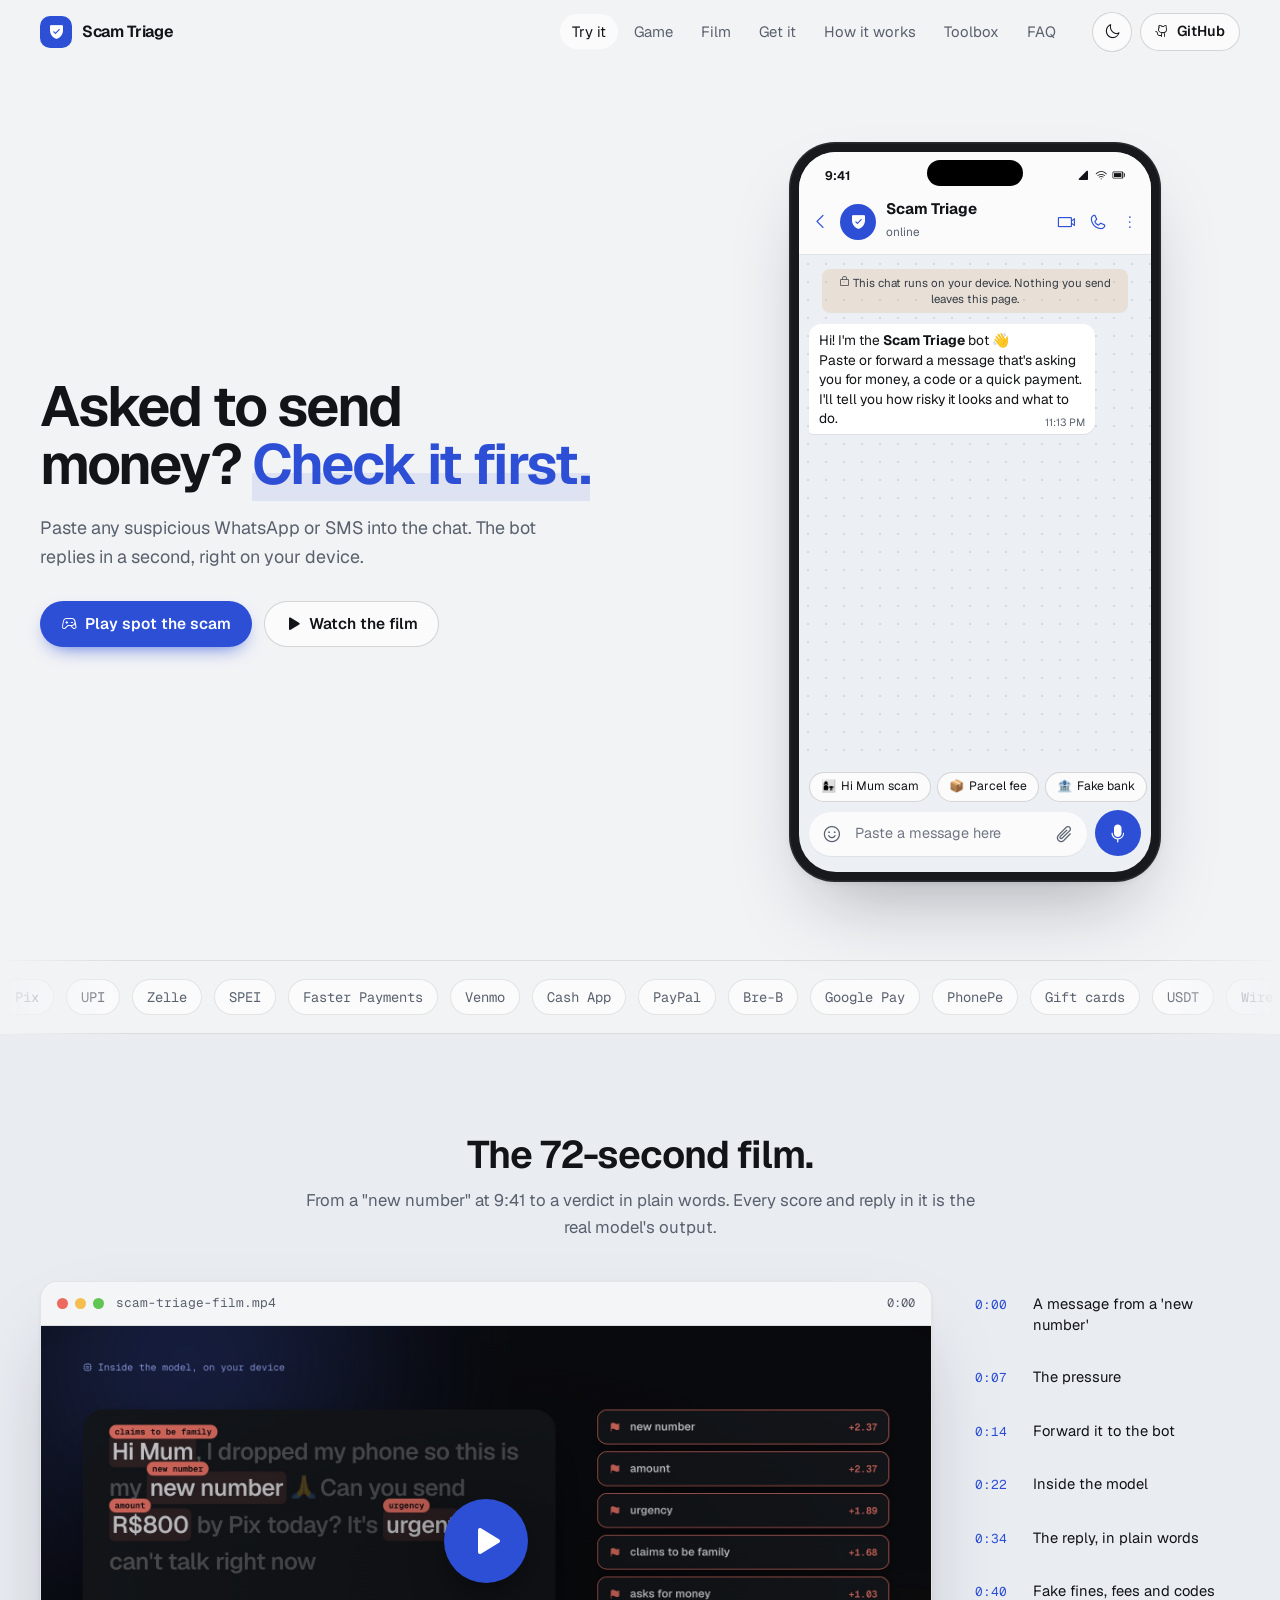
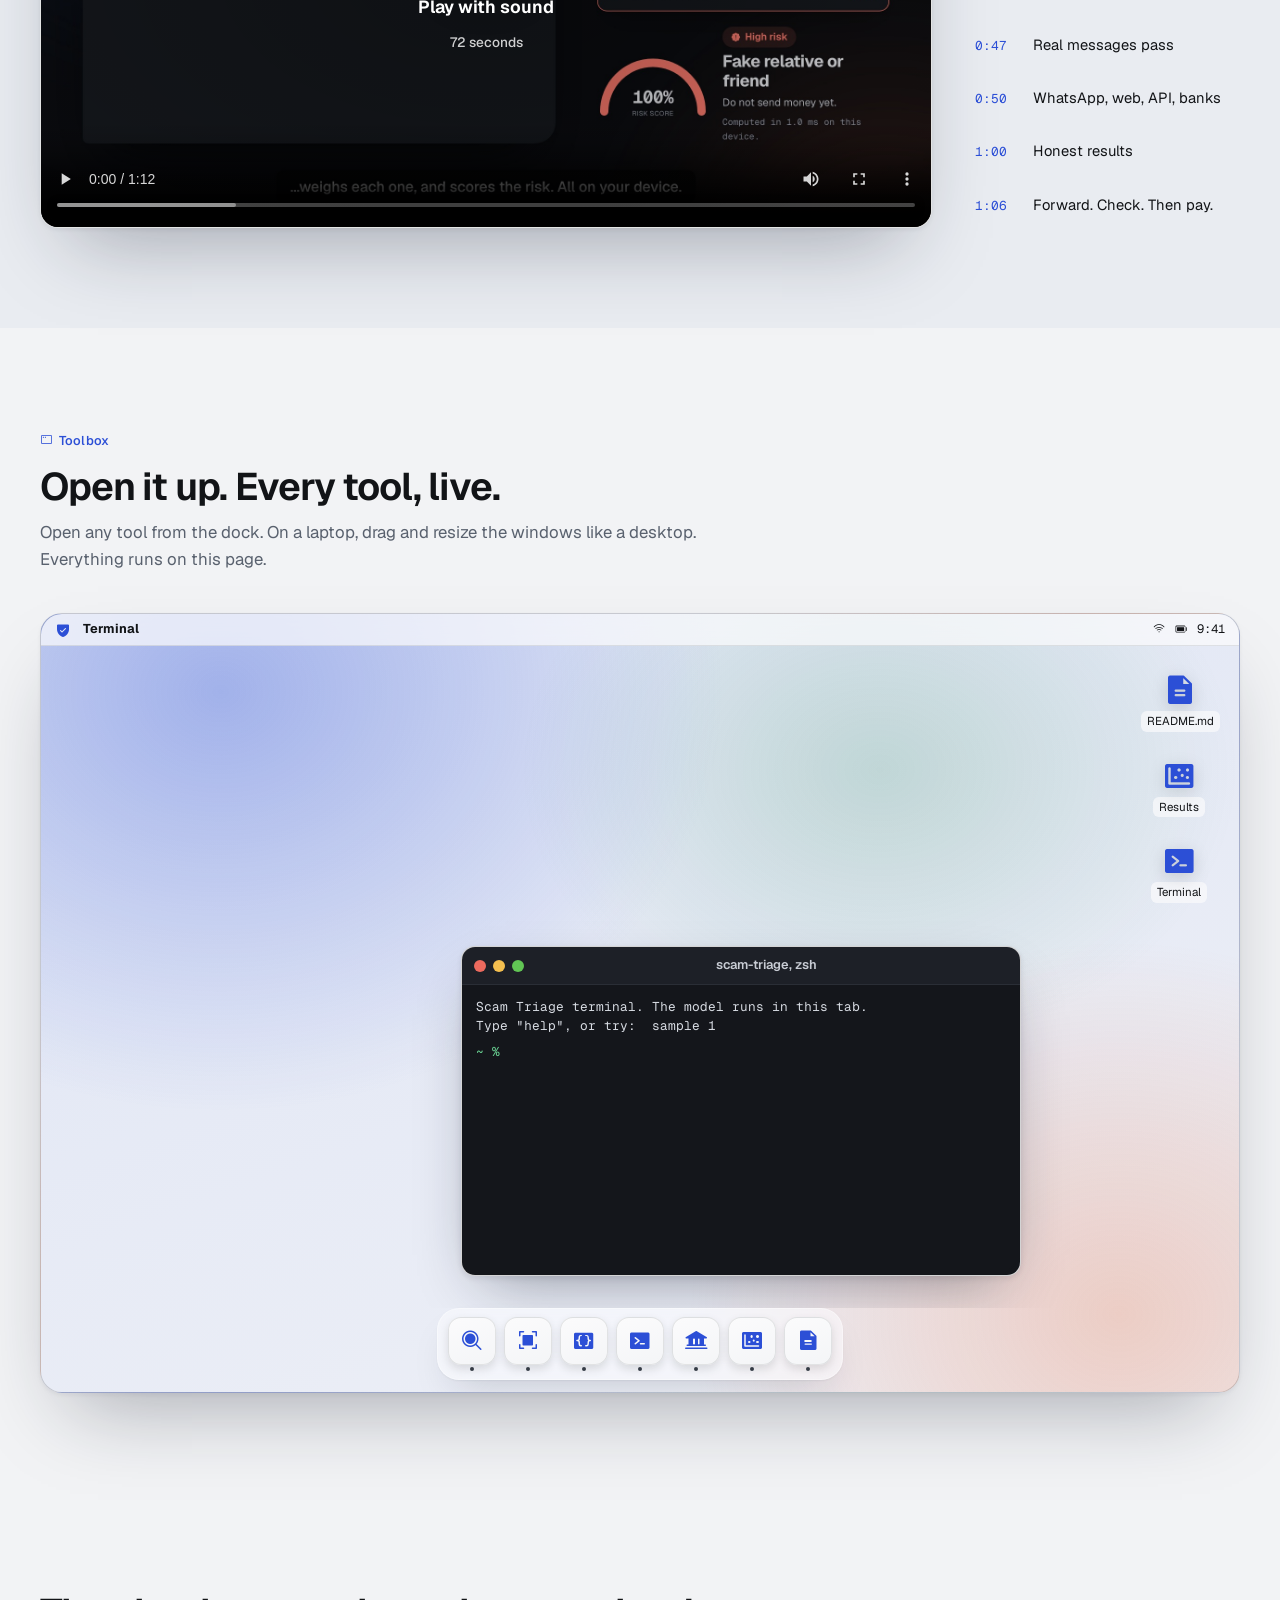
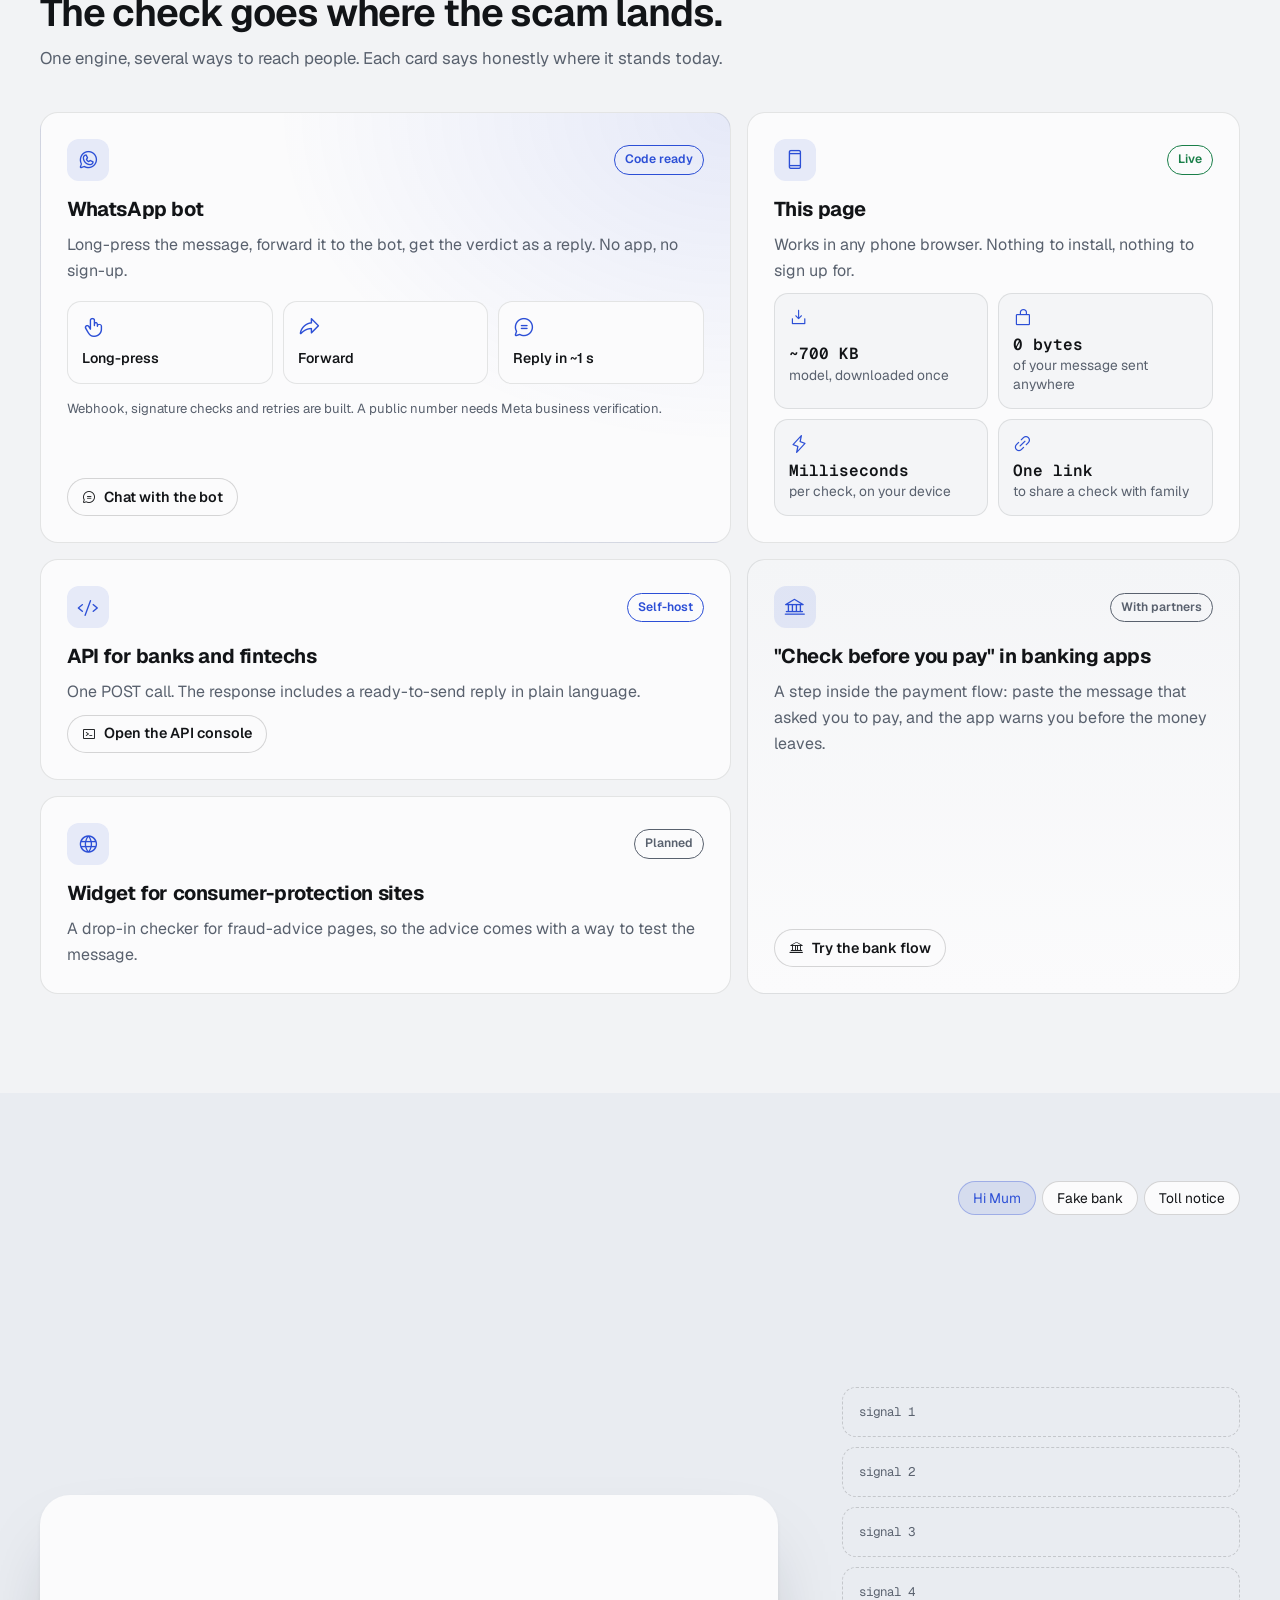
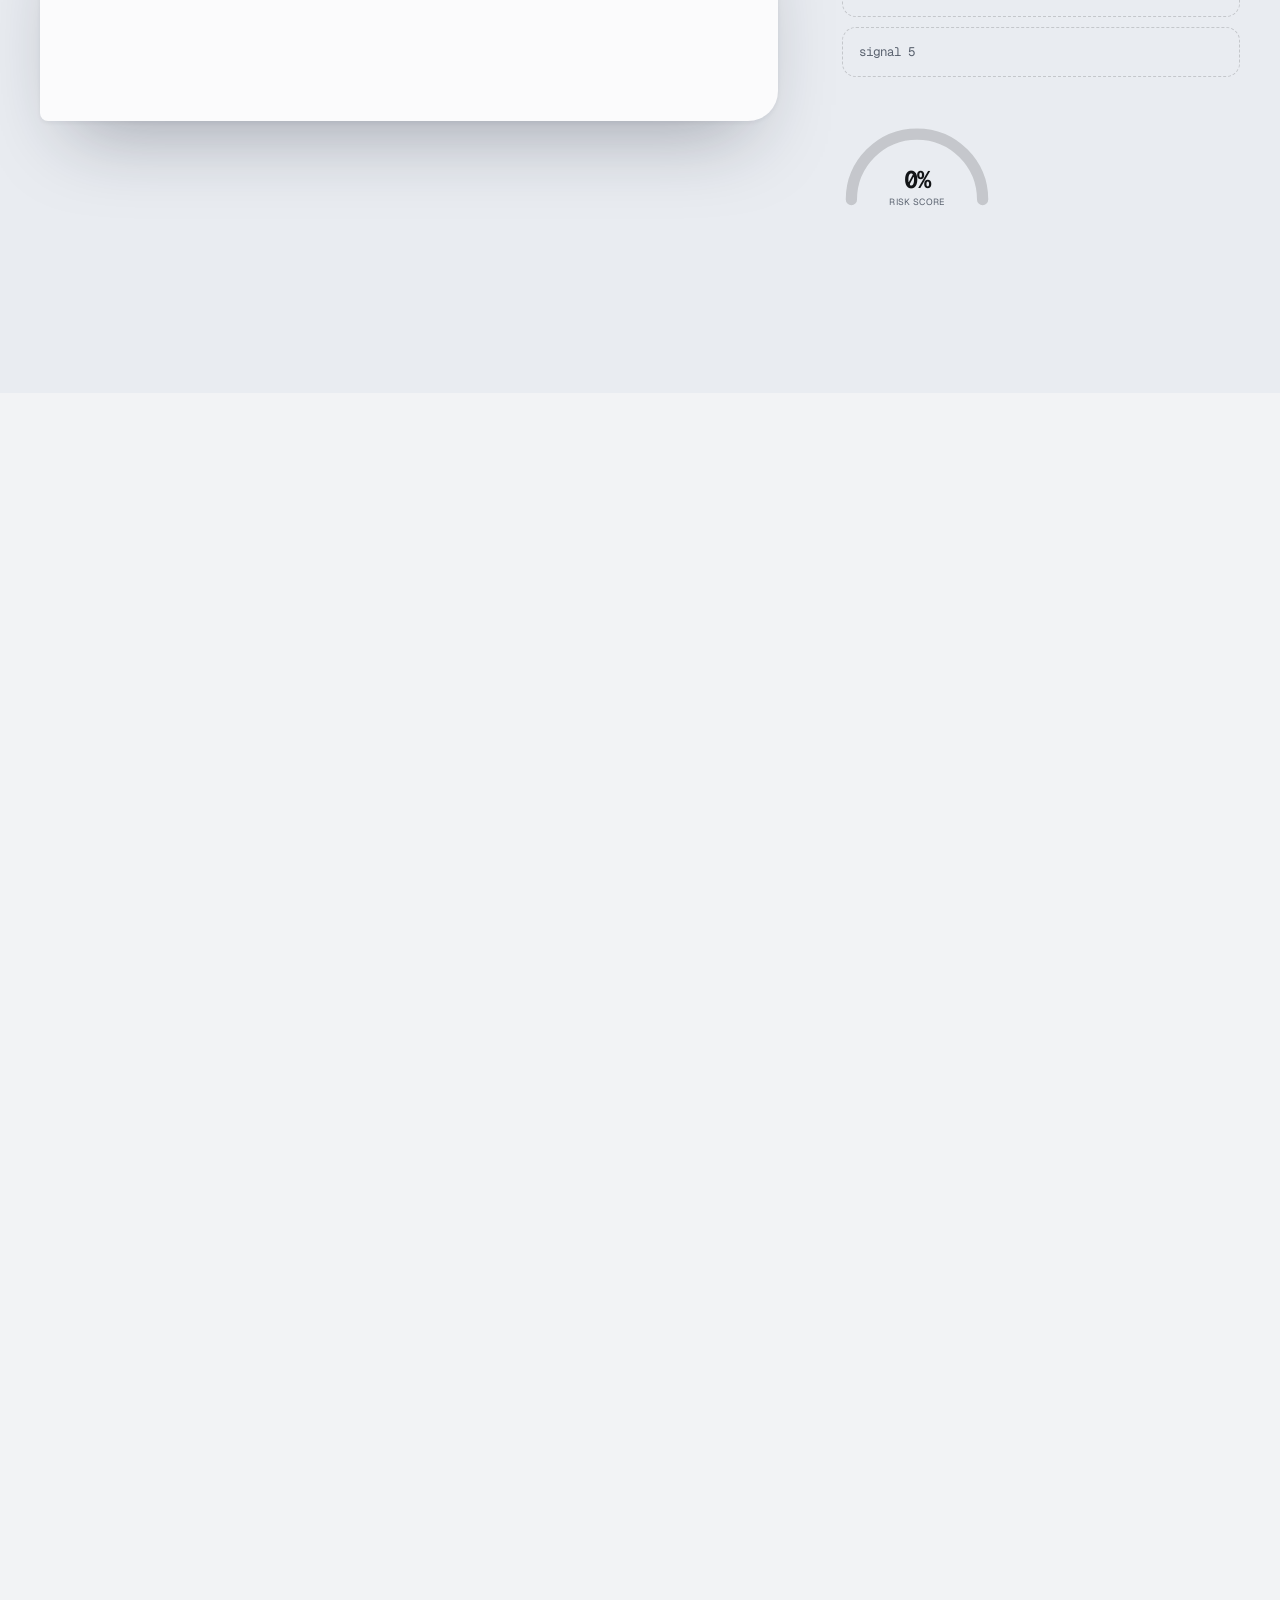
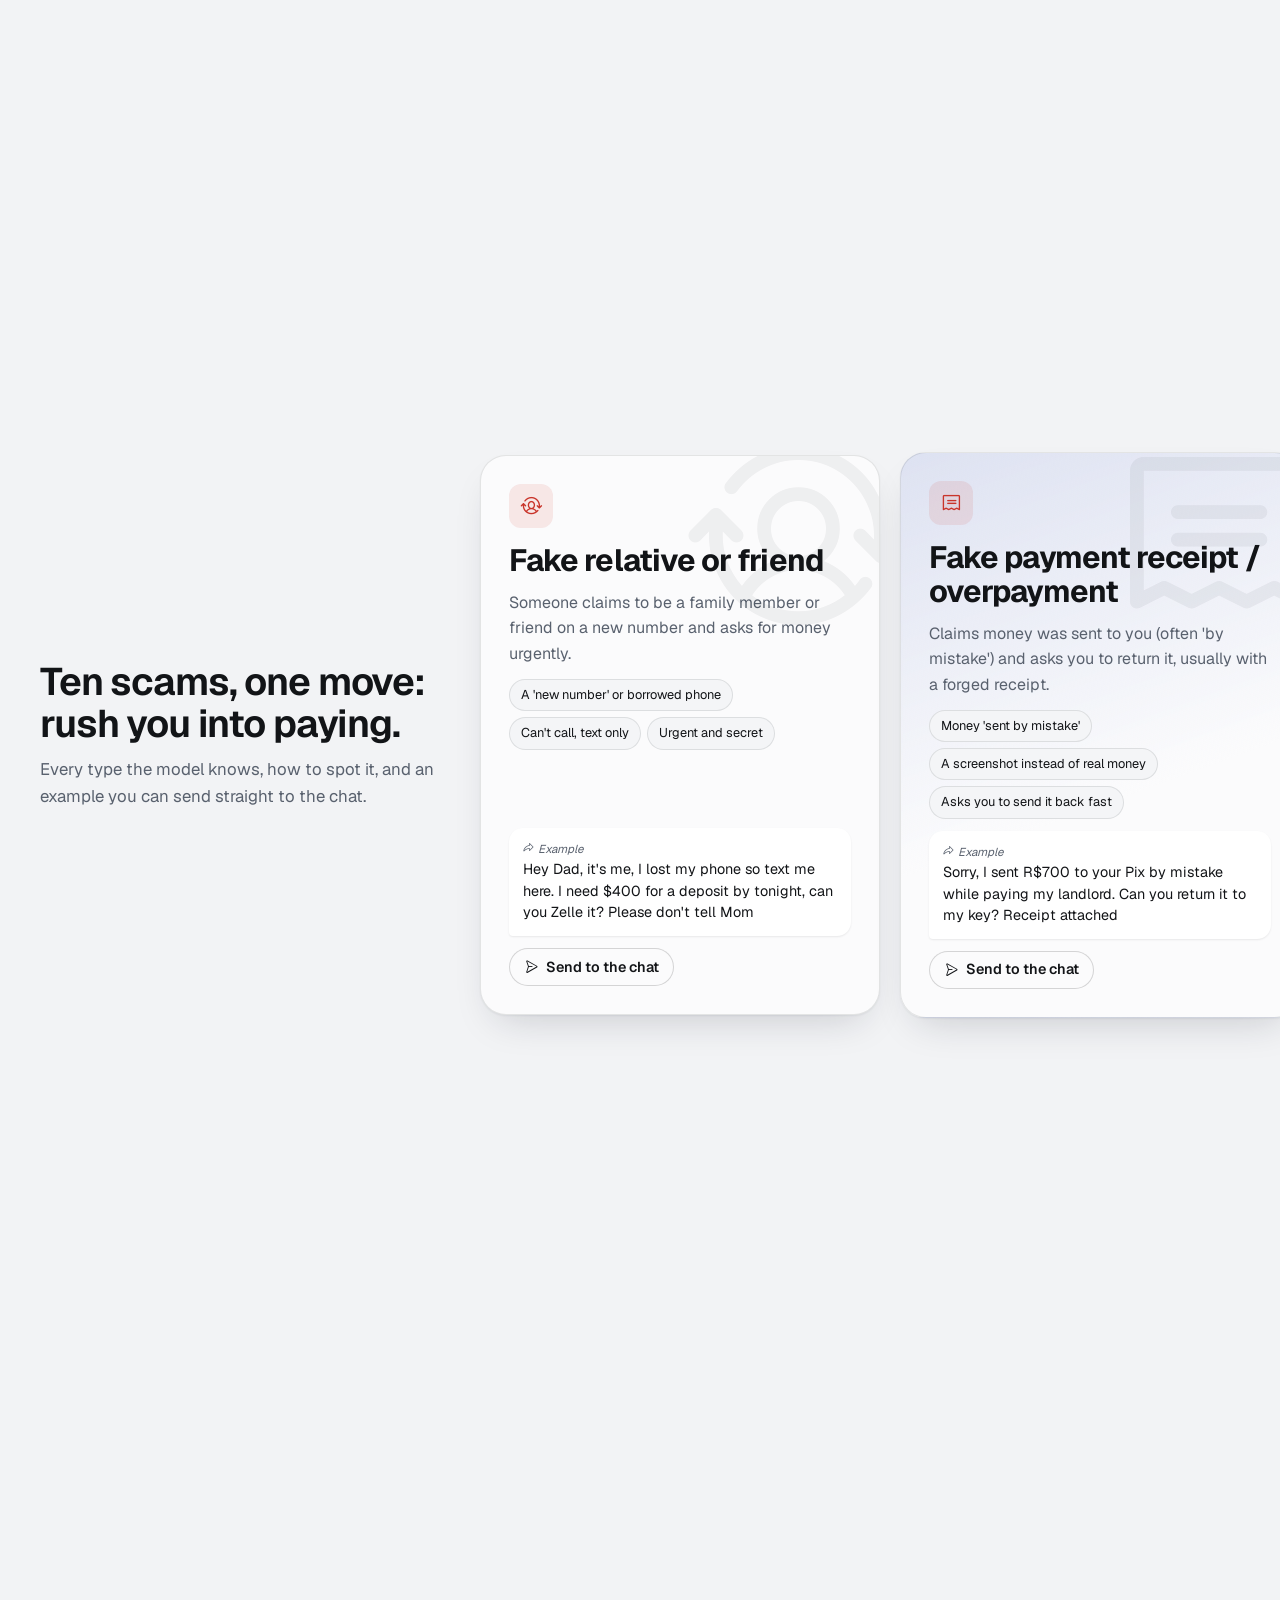
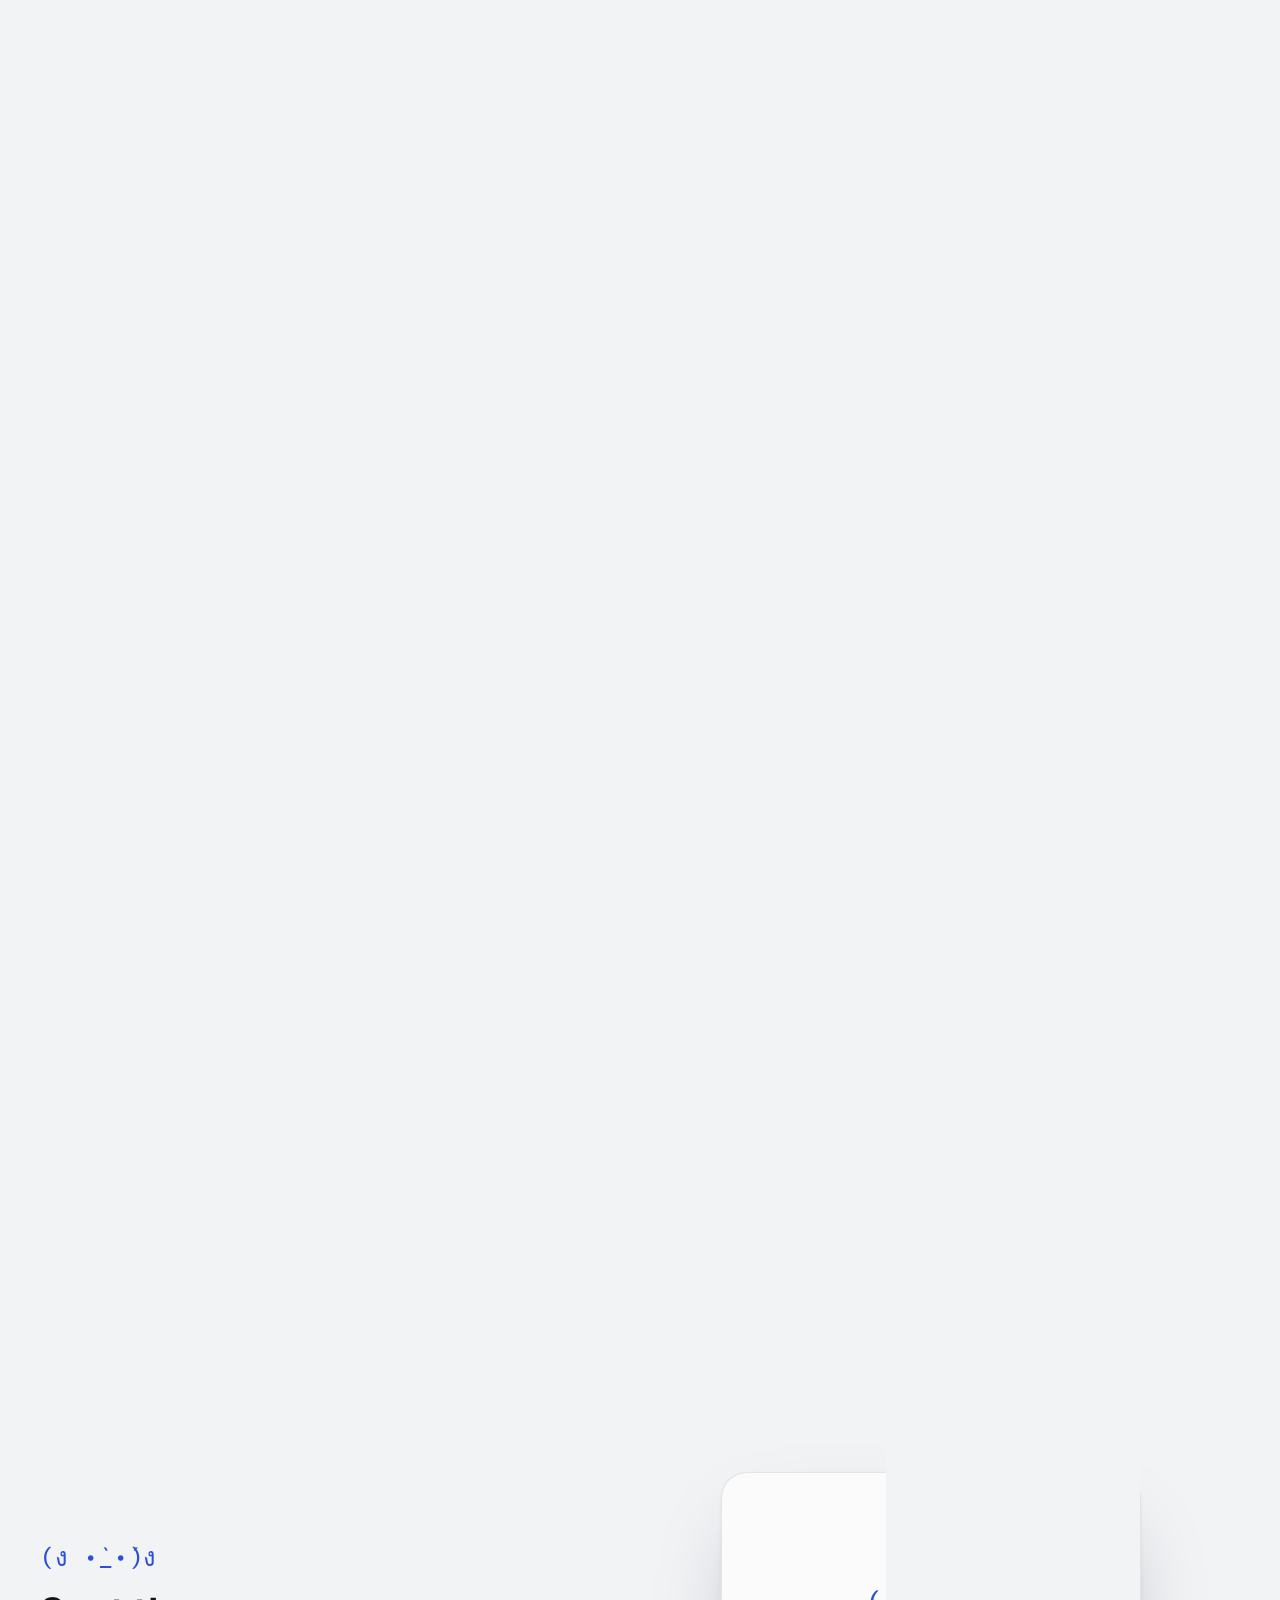
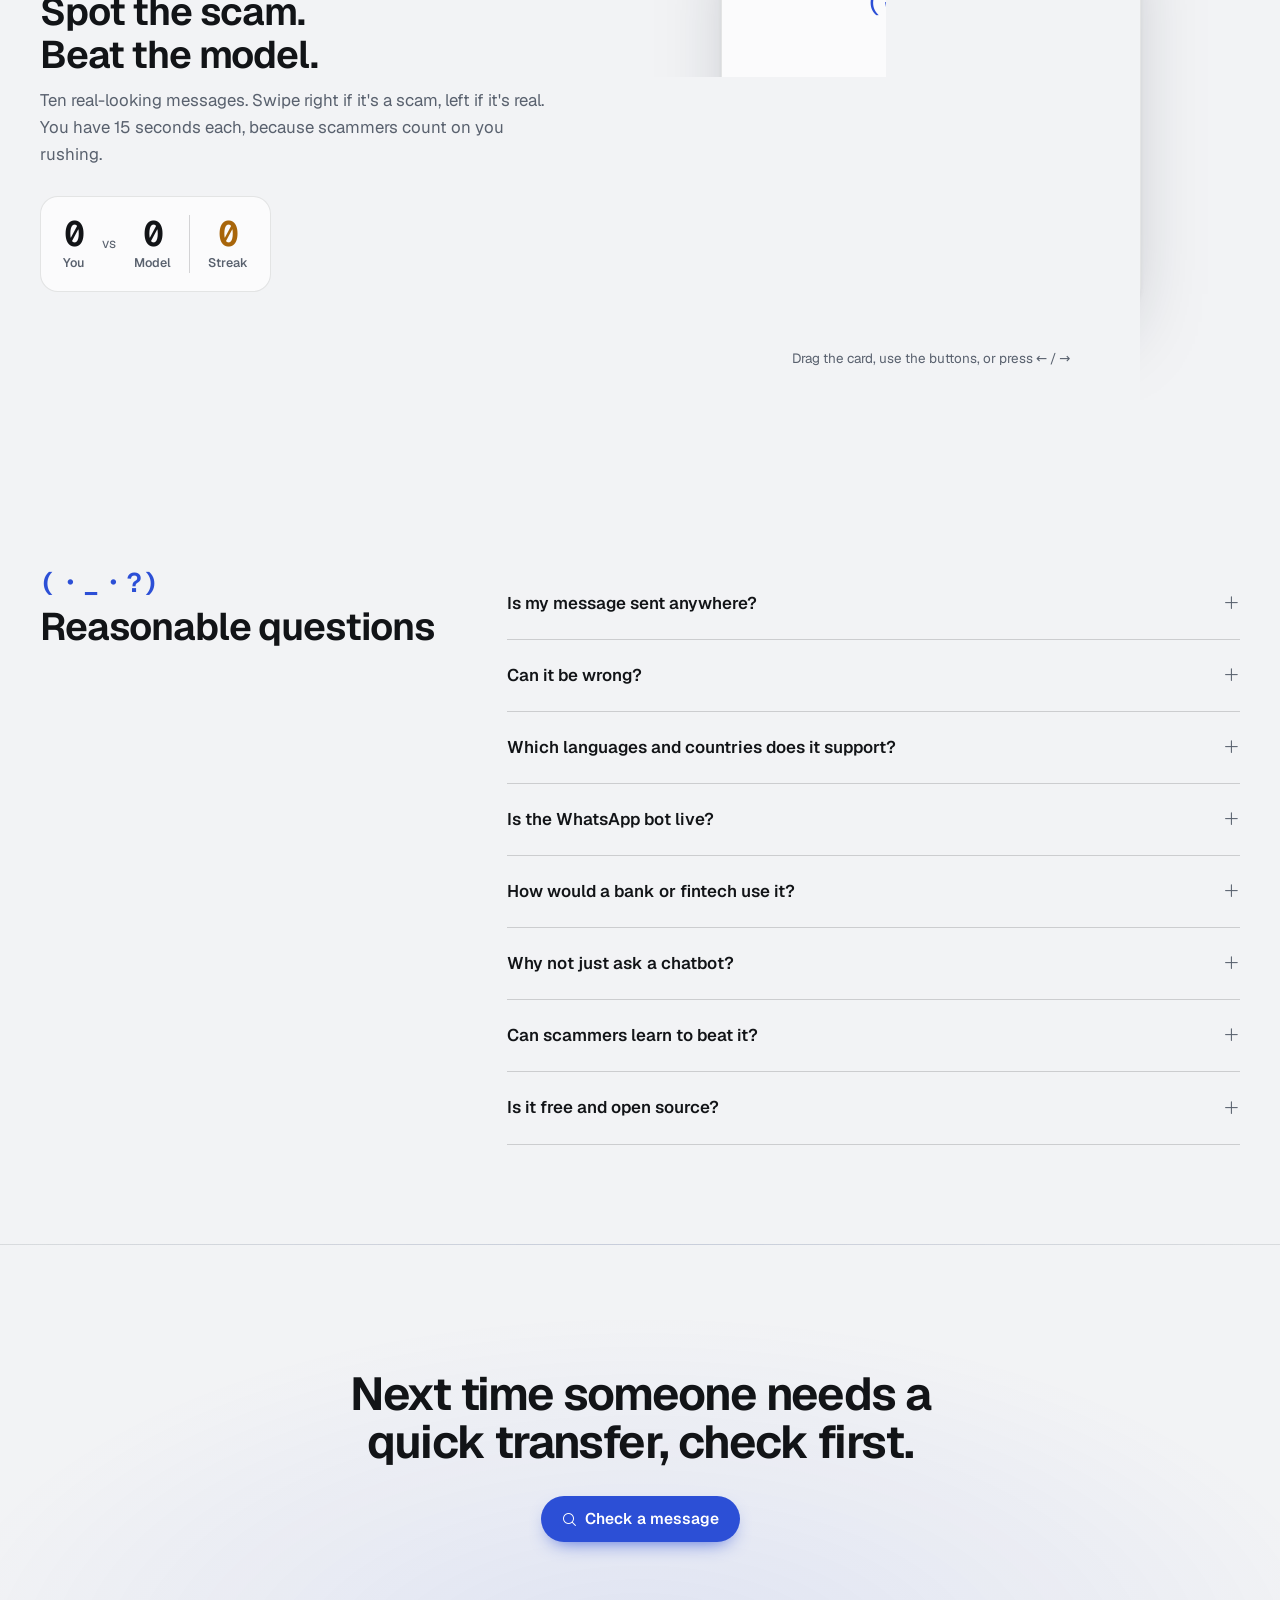
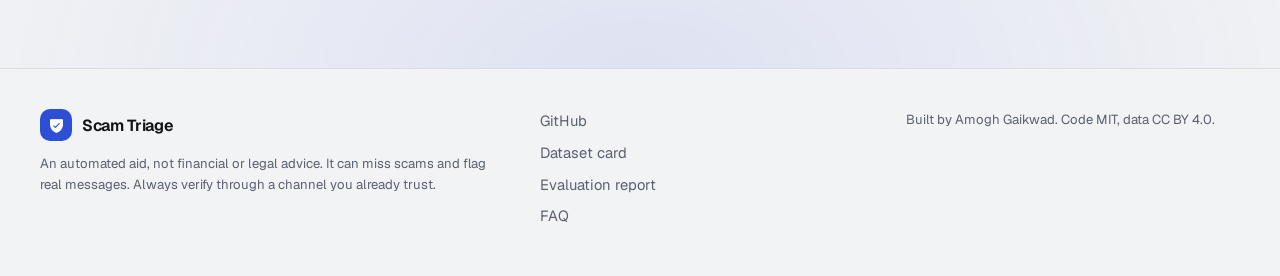
==== commit 78d603cf: "2026-10-03 15:59 - Replace demo with a 72-second cinematic film and soundtrack site/film.html is a d" ====
--- a/site/index.html
+++ b/site/index.html
@@ -9,7 +9,7 @@
   <meta name="theme-color" content="#0d0f12" media="(prefers-color-scheme: dark)">
   <meta property="og:title" content="Scam Triage: check a message before you pay">
   <meta property="og:description" content="Explainable scam checks for Pix, UPI, Zelle and bank-transfer scams. Runs in your browser.">
-  <meta property="og:image" content="https://scam-message-triage.vercel.app/assets/video/poster.jpg">
+  <meta property="og:image" content="https://scam-message-triage.vercel.app/assets/video/film-poster.jpg">
   <meta property="og:url" content="https://scam-message-triage.vercel.app/">
   <meta name="twitter:card" content="summary_large_image">
   <link rel="canonical" href="https://scam-message-triage.vercel.app/">
@@ -38,7 +38,7 @@
       <nav class="nav__links" aria-label="Sections">
         <a href="#chat">Try it</a>
         <a href="#game">Game</a>
-        <a href="#demo">Demo</a>
+        <a href="#demo">Film</a>
         <a href="#channels">Get it</a>
         <a href="#story">How it works</a>
         <a href="#toolbox">Toolbox</a>
@@ -66,8 +66,8 @@
           <h1 class="display">Asked to send money? <span class="hl">Check it first.</span></h1>
           <p class="lede">Paste any suspicious WhatsApp or SMS into the chat. The bot replies in a second, right on your device.</p>
           <div class="cta-row">
-            <a class="btn btn--primary" href="#check"><i class="ph ph-magnifying-glass"></i>Check a message</a>
-            <a class="btn btn--ghost" href="#demo"><i class="ph-fill ph-play"></i>Watch the demo</a>
+            <a class="btn btn--primary" href="#game"><i class="ph ph-game-controller"></i>Play spot the scam</a>
+            <a class="btn btn--ghost" href="#demo"><i class="ph-fill ph-play"></i>Watch the film</a>
           </div>
         </div>
 
@@ -119,21 +119,22 @@
     <section class="section section--tint" id="demo">
       <div class="wrap">
         <header class="section__head section__head--center reveal">
-          <h2 class="title">Forward. Wait a second. Know.</h2>
-          <p class="sub">How it works on WhatsApp, start to finish. Every reply in the video is the real model's output.</p>
+          <h2 class="title">The 72-second film.</h2>
+          <p class="sub">From a "new number" at 9:41 to a verdict in plain words. Every score and reply in it is the real model's output.</p>
         </header>
         <div class="player reveal">
           <div class="window player__window">
             <div class="window__bar">
               <span class="dots" aria-hidden="true"><i></i><i></i><i></i></span>
-              <span class="window__title">demo.mp4</span>
+              <span class="window__title">scam-triage-film.mp4</span>
               <span class="window__meta" data-video-time>0:00</span>
             </div>
             <div class="player__media">
-              <video data-video playsinline preload="metadata" poster="assets/video/poster.jpg" controls>
-                <source src="assets/video/demo.webm" type="video/webm">
-                <source src="assets/video/demo.mp4" type="video/mp4">
+              <video data-video playsinline preload="metadata" poster="assets/video/film-poster.jpg" controls>
+                <source src="assets/video/film.webm" type="video/webm">
+                <source src="assets/video/film.mp4" type="video/mp4">
               </video>
+              <button class="player__play" type="button" data-video-play><span><i class="ph-fill ph-play"></i></span>Play with sound<small>72 seconds</small></button>
             </div>
           </div>
           <ol class="chapters" data-chapters aria-label="Video chapters"></ol>
--- a/site/assets/css/style.css
+++ b/site/assets/css/style.css
@@ -861,3 +861,9 @@
 .os.is-mobile .oswin__bar { cursor: default; grid-template-columns: 1fr auto; }
 .os.is-mobile .oswin__body { max-height: 78dvh; }
 @media (prefers-reduced-transparency: reduce) { .os__dock, .os__menubar { background: var(--surface); backdrop-filter: none; } }
+
+.player__media { position: relative; }
+.player__play { position: absolute; inset: 0; display: grid; place-content: center; justify-items: center; gap: 10px; border: 0; cursor: pointer; color: #fff; font-weight: 650; font-size: 1.1rem; background: radial-gradient(60% 60% at 50% 50%, rgb(0 0 0 / 0.35), rgb(0 0 0 / 0.15)); }
+.player__play span { display: grid; place-items: center; width: 84px; height: 84px; border-radius: 50%; background: var(--accent); color: #fff; font-size: 2rem; box-shadow: 0 16px 40px -10px rgb(0 0 0 / 0.6); transition: transform 0.25s var(--ease); }
+.player__play:hover span { transform: scale(1.08); }
+.player__play small { font-weight: 500; opacity: 0.8; font-size: 0.85rem; }
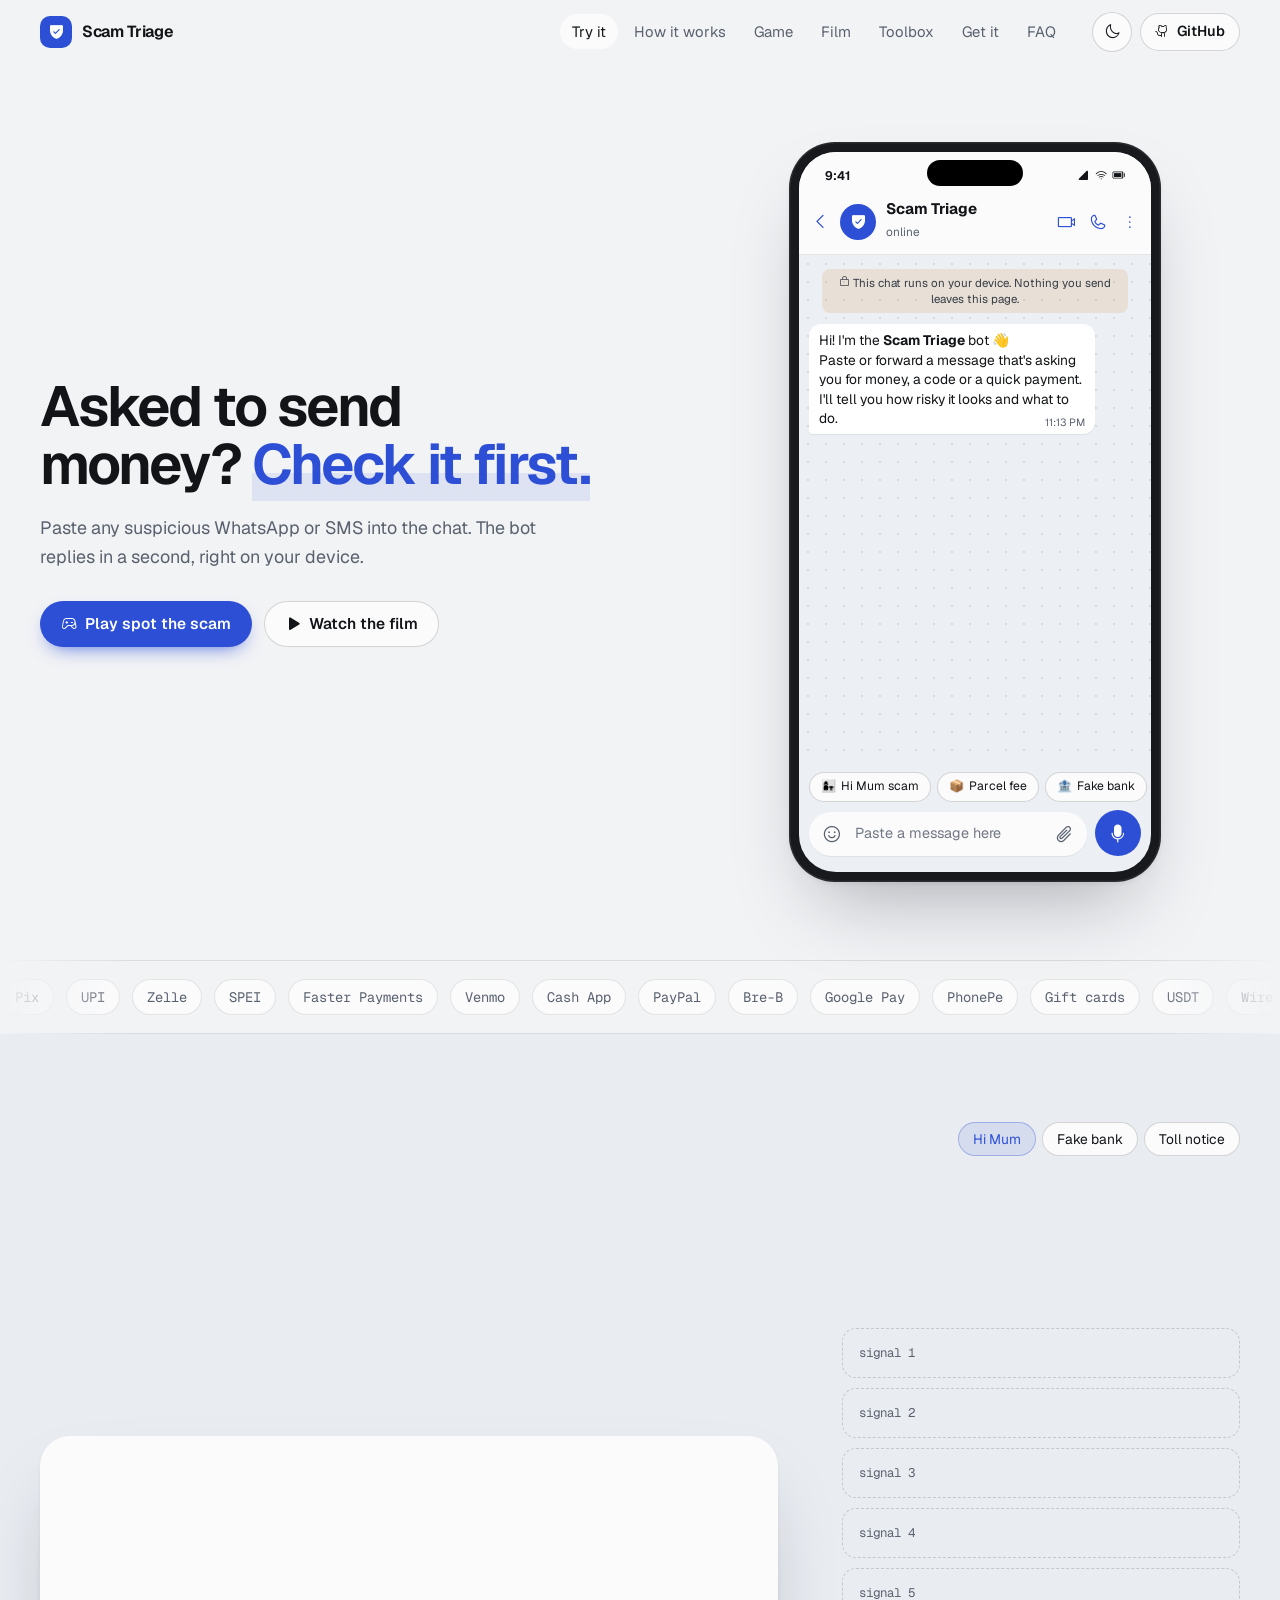
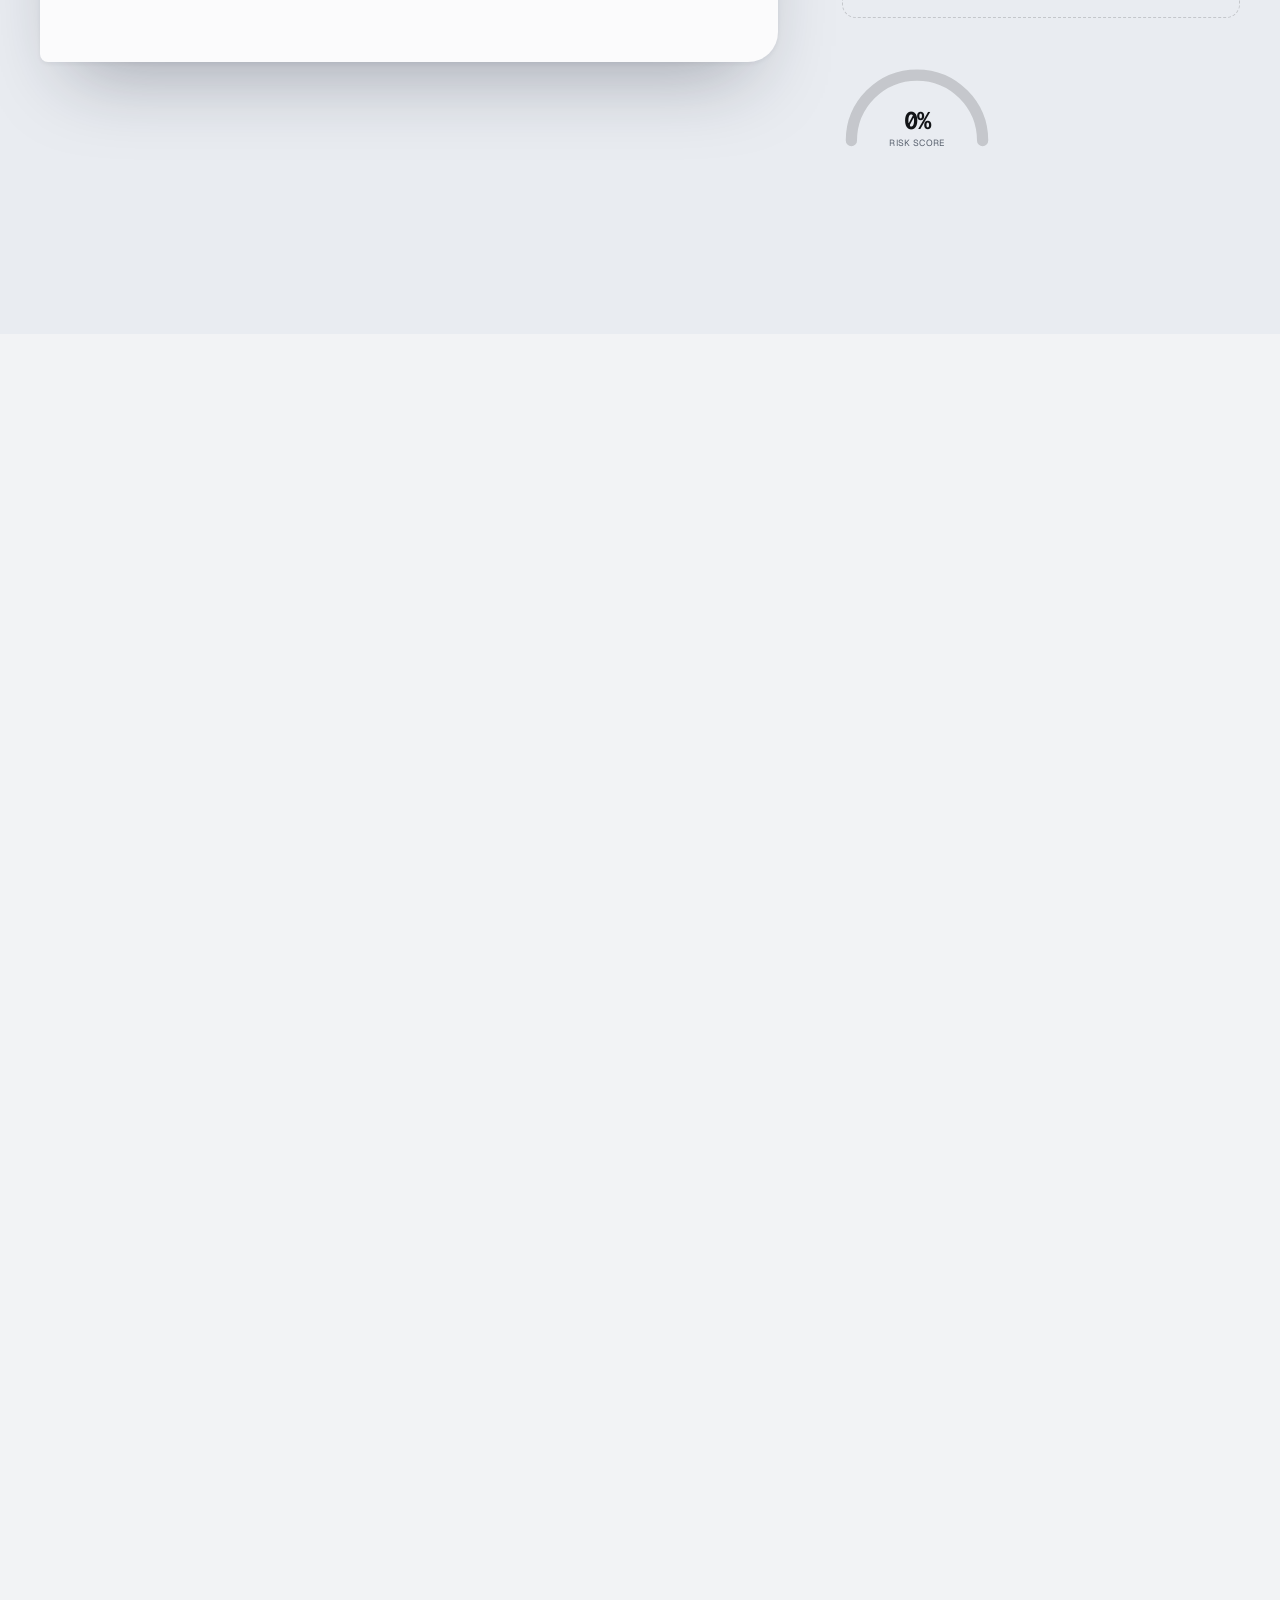
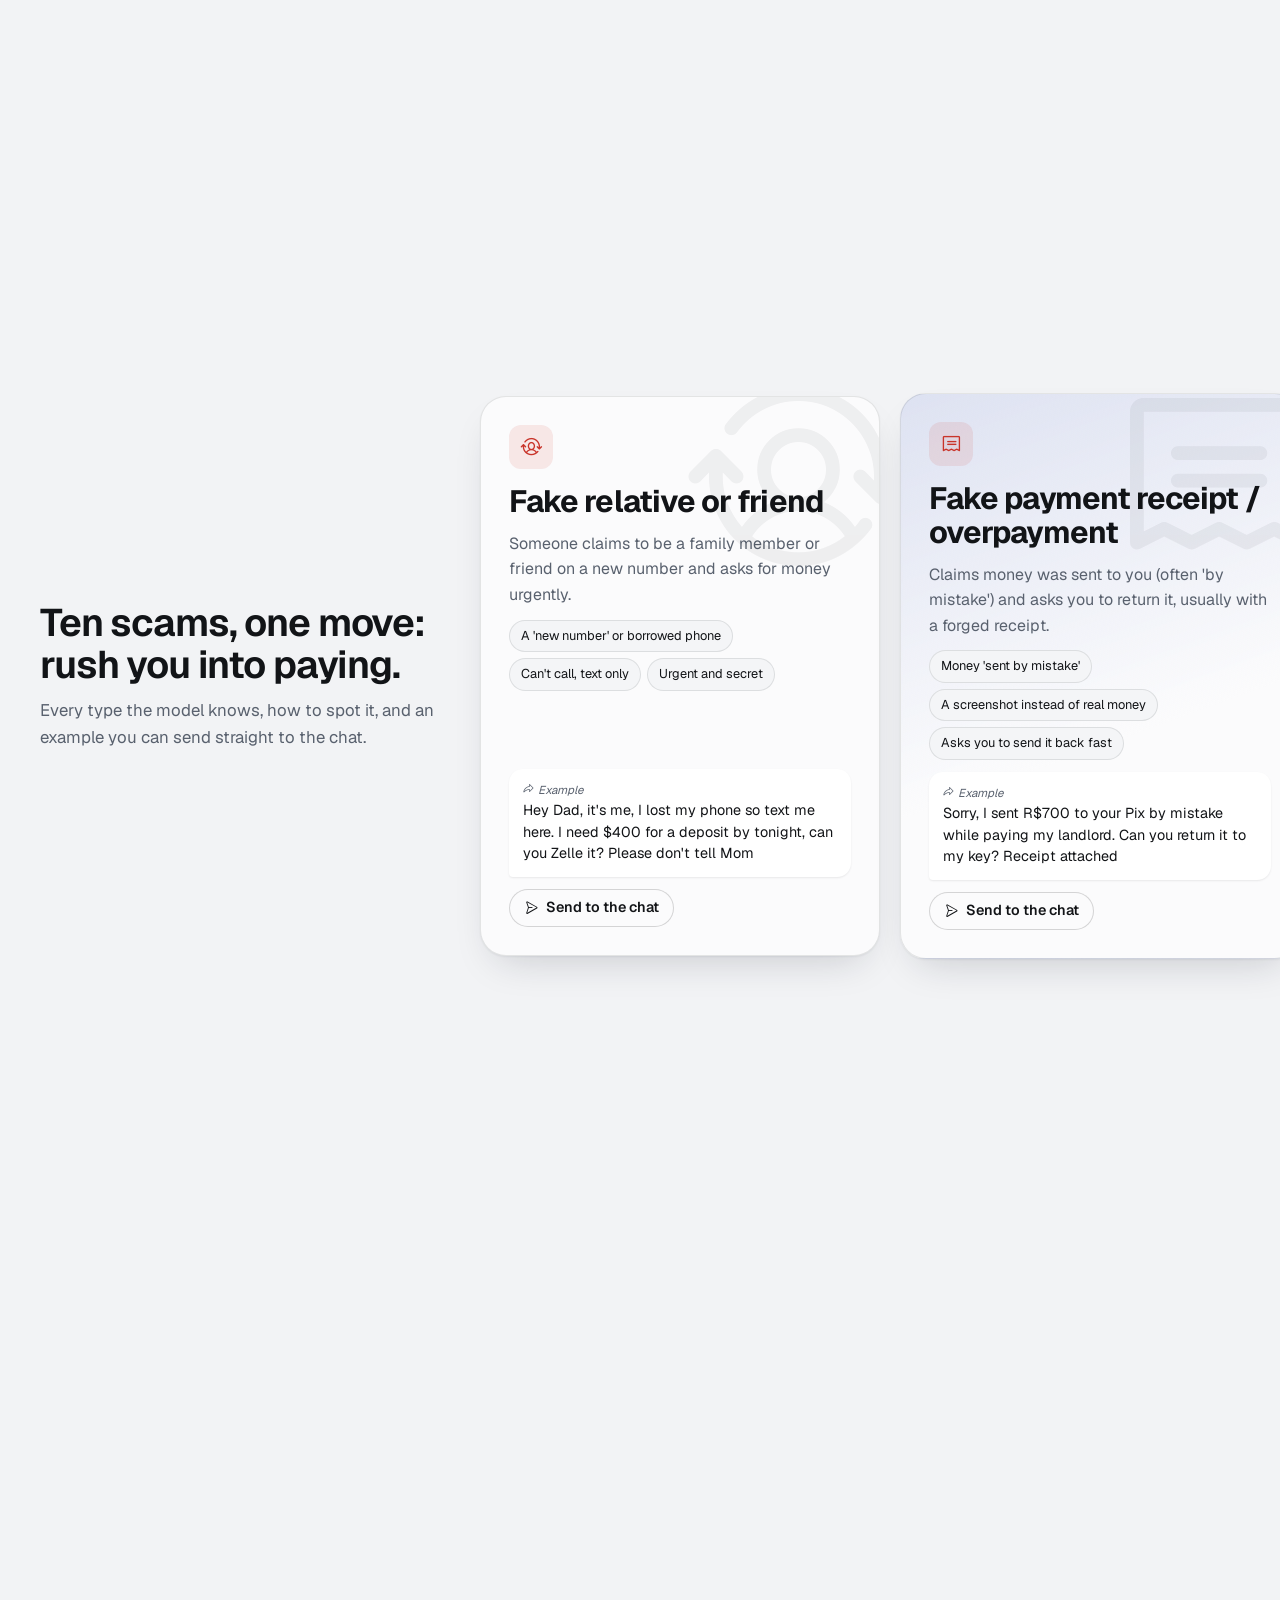
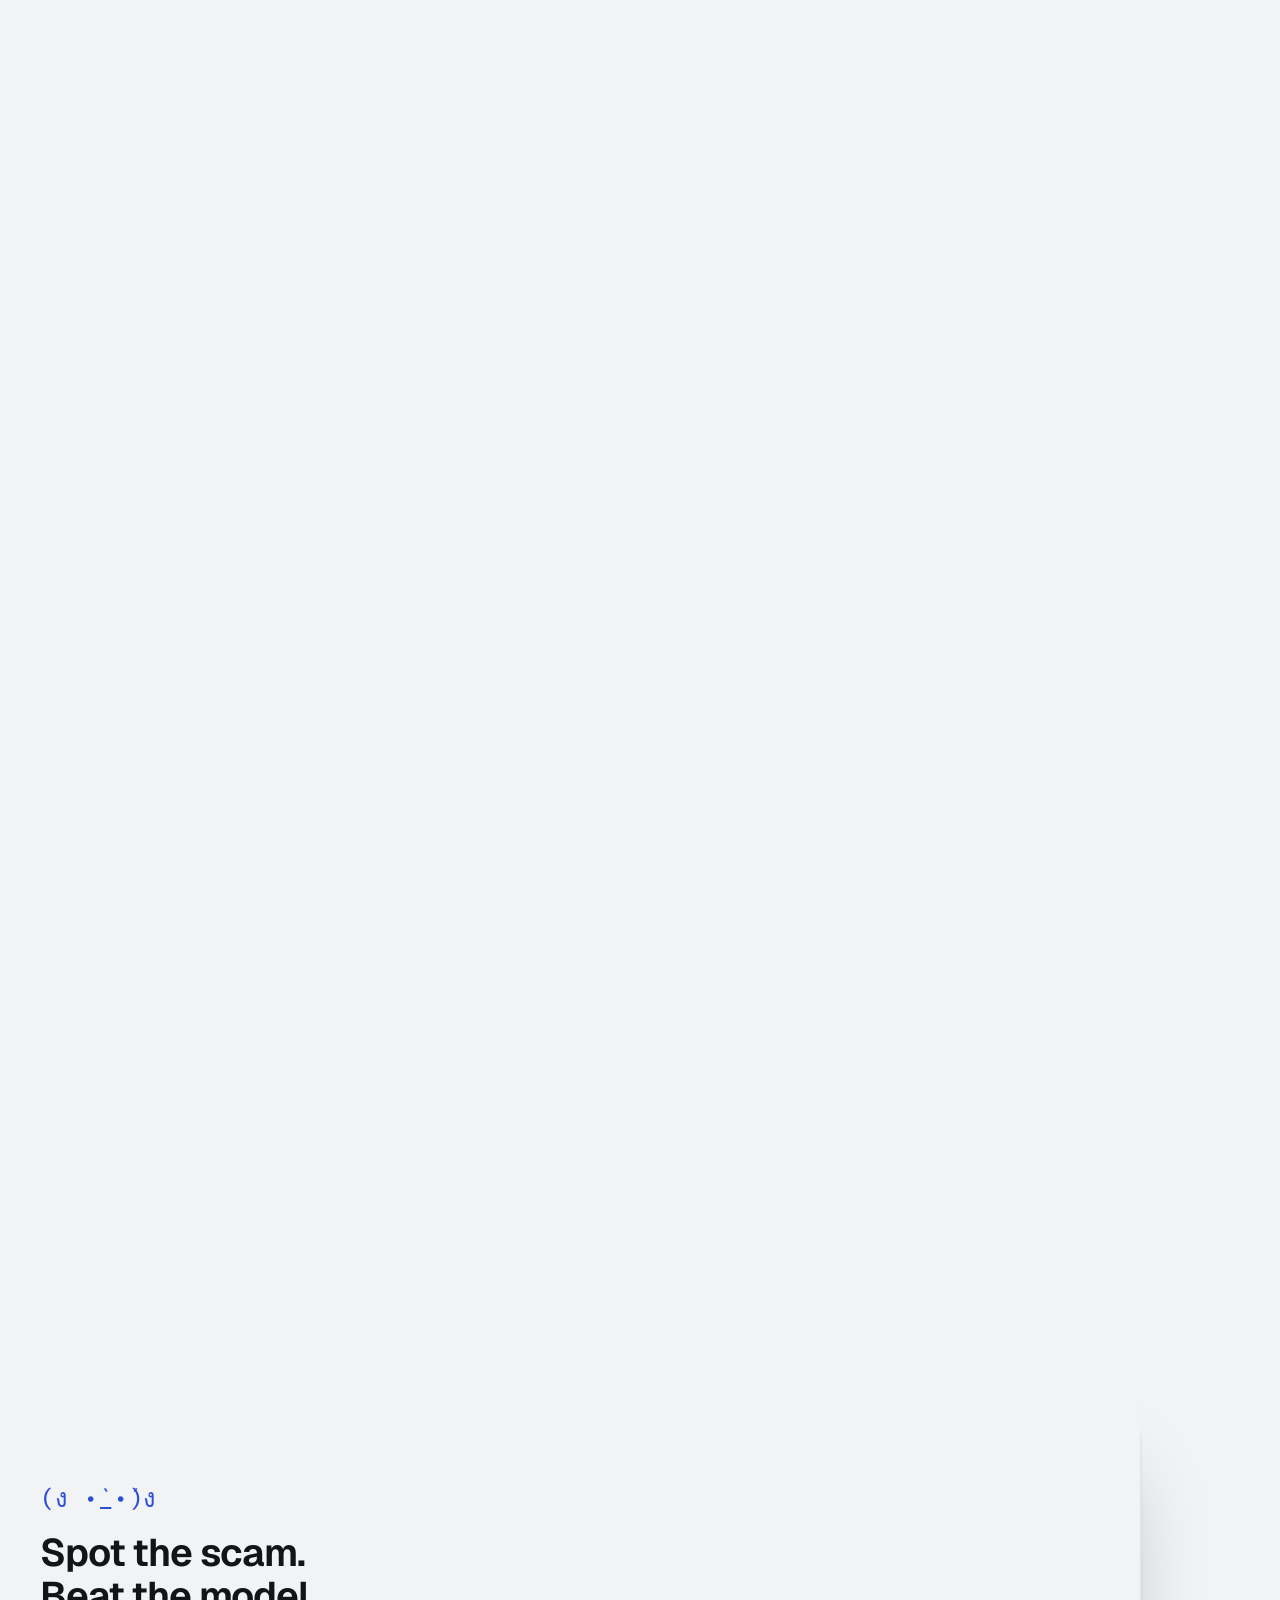
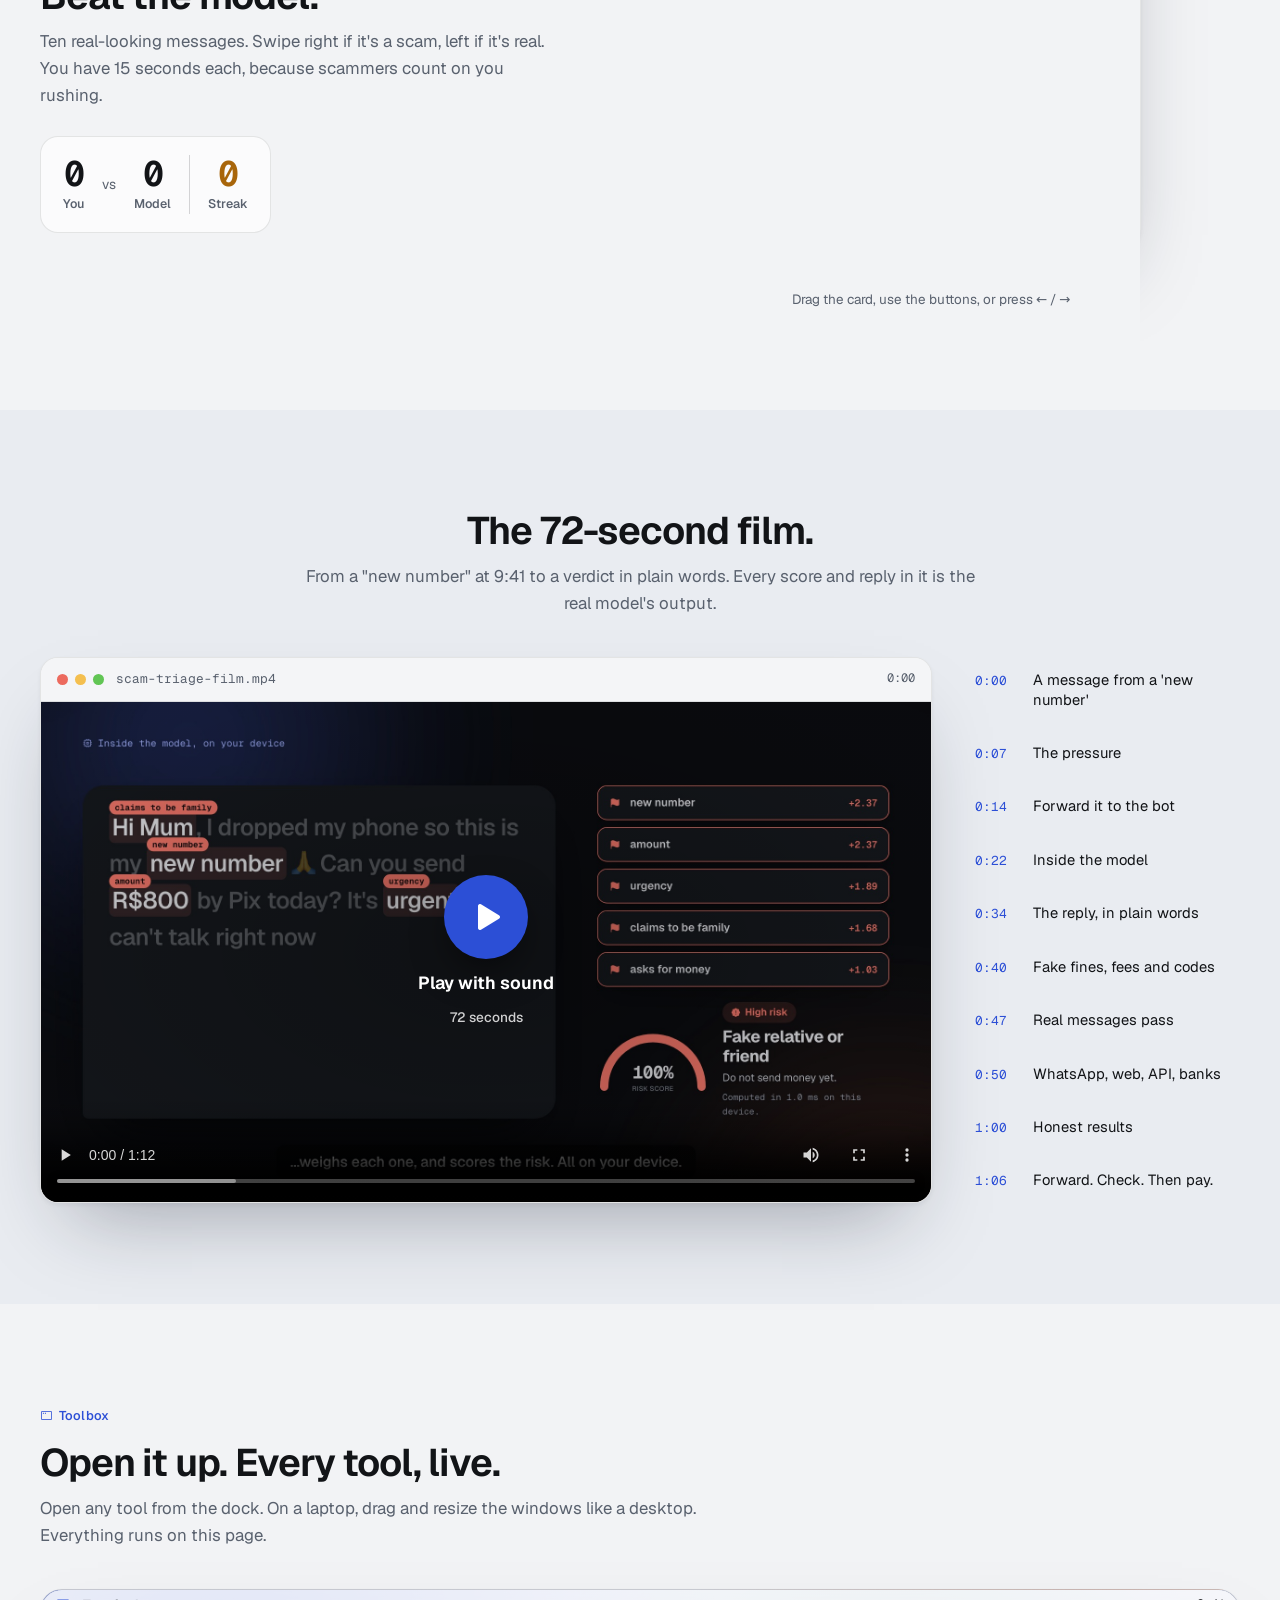
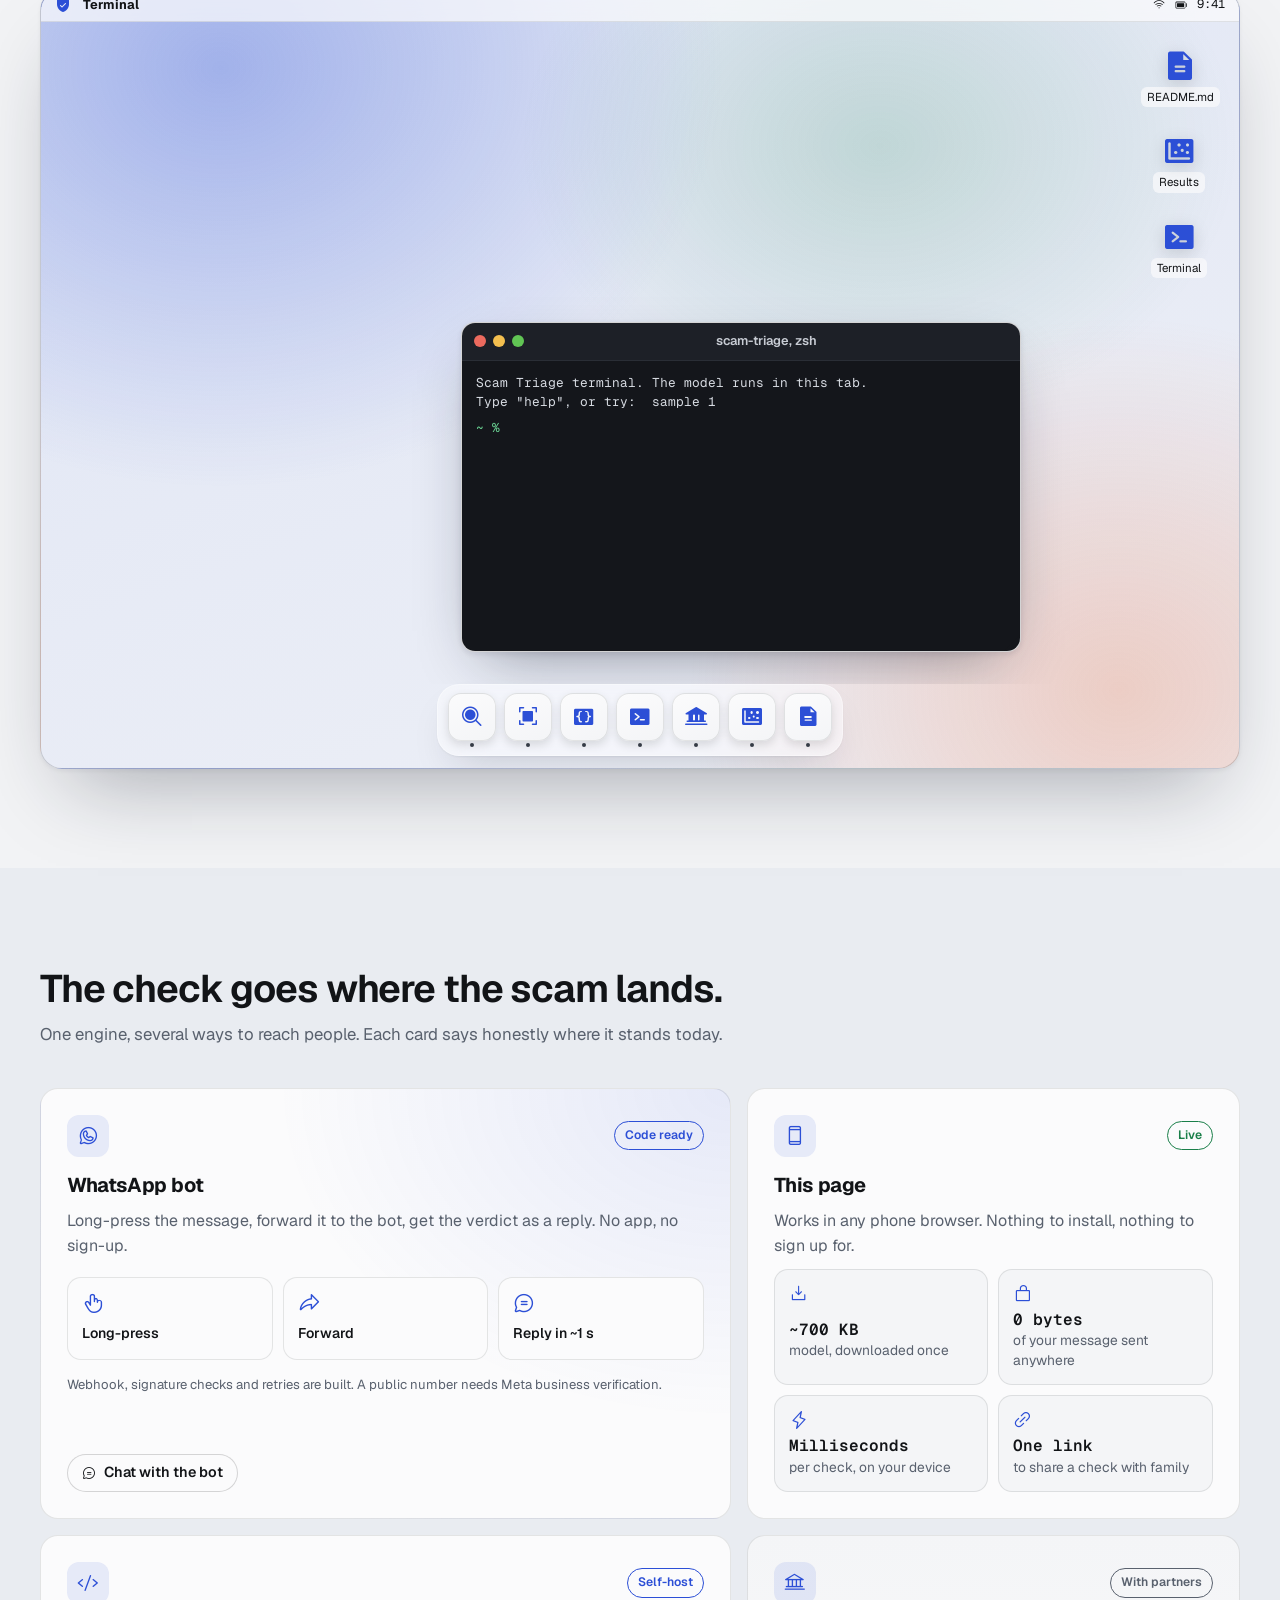
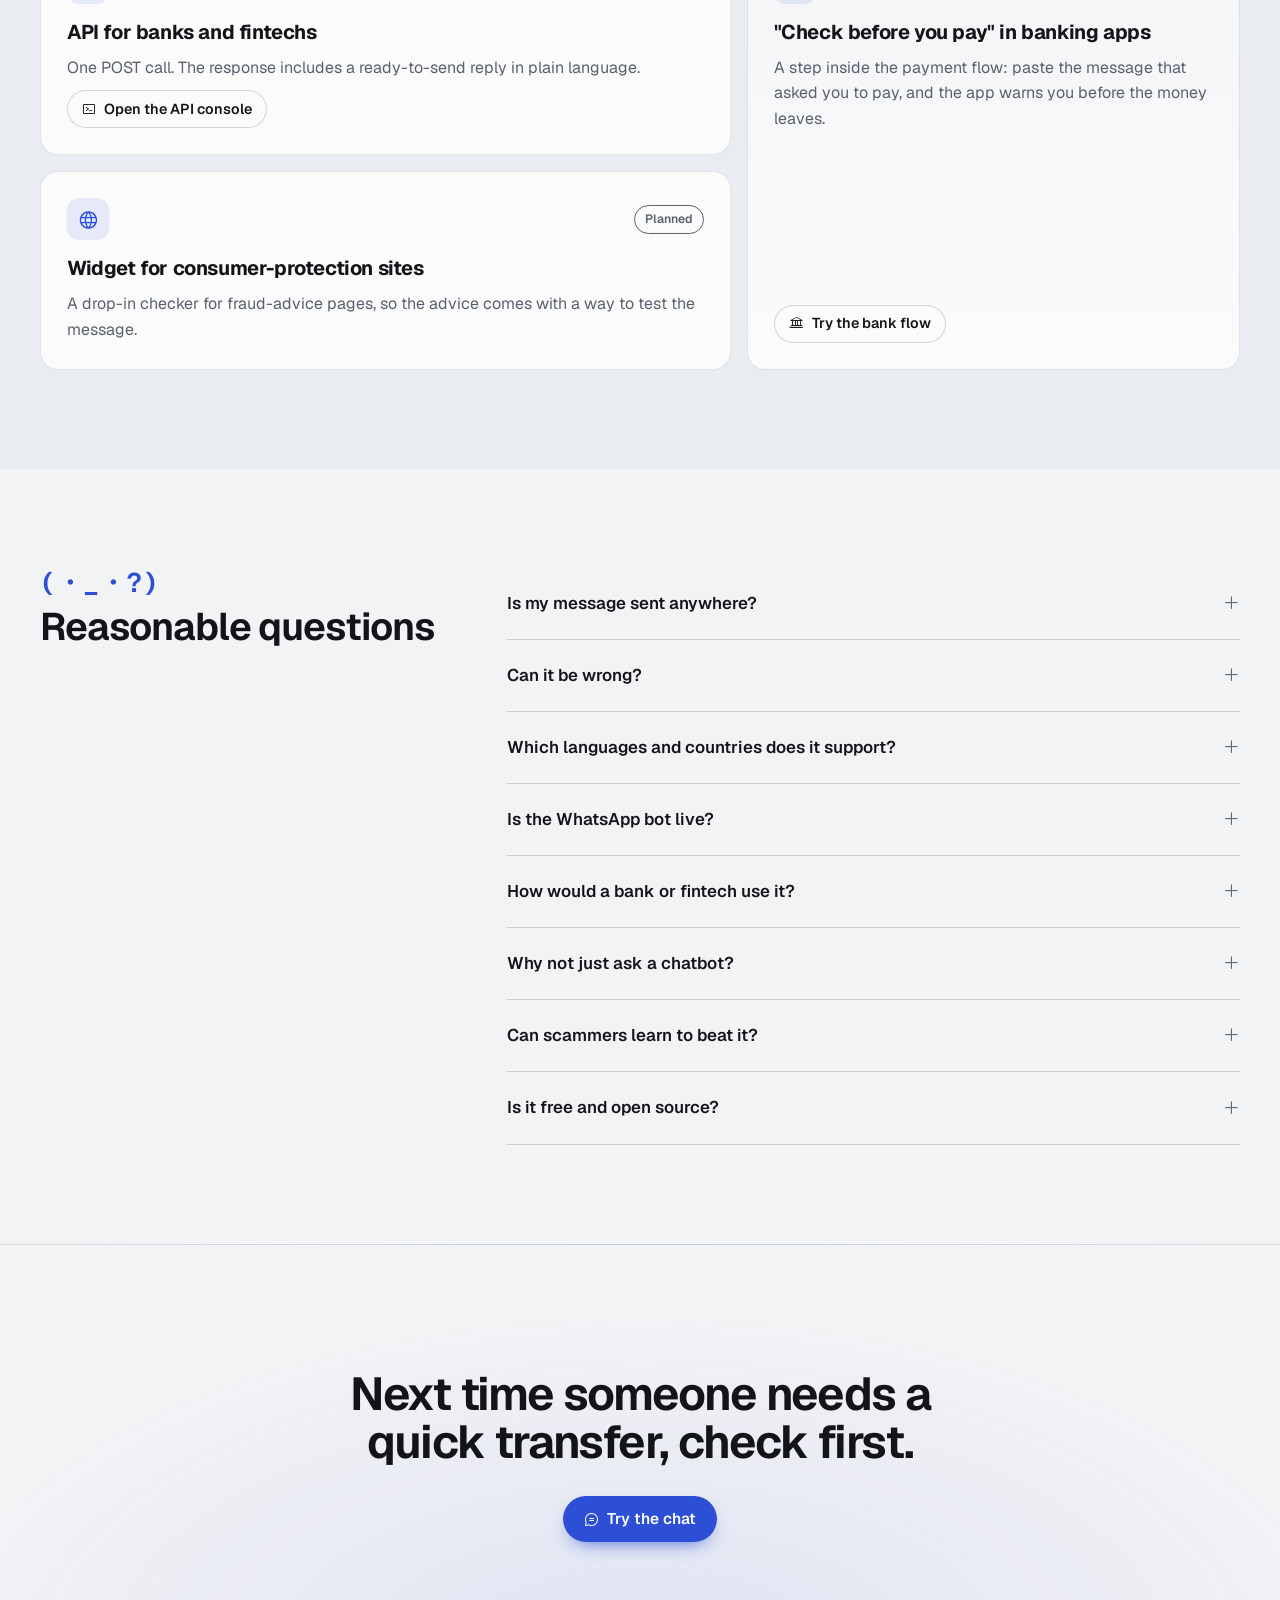
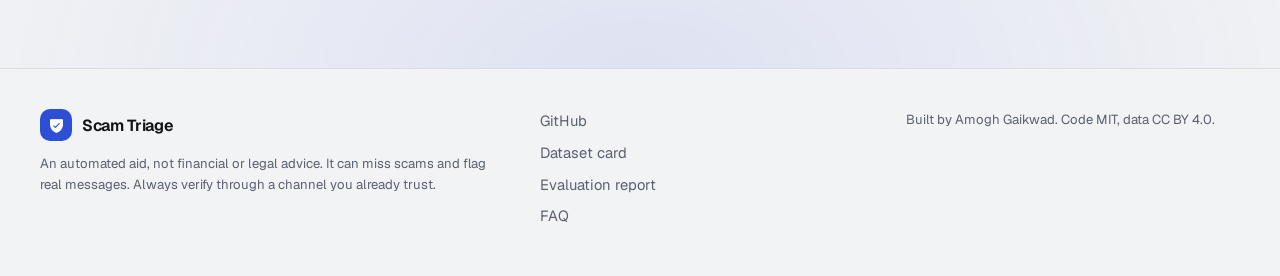
==== commit 00460f0d: "2026-10-03 16:02 - Reorder the site as a story and remove dead styles Order: live chat, scroll cinem" ====
--- a/site/index.html
+++ b/site/index.html
@@ -37,11 +37,11 @@
       </a>
       <nav class="nav__links" aria-label="Sections">
         <a href="#chat">Try it</a>
+        <a href="#story">How it works</a>
         <a href="#game">Game</a>
         <a href="#demo">Film</a>
+        <a href="#toolbox">Toolbox</a>
         <a href="#channels">Get it</a>
-        <a href="#story">How it works</a>
-        <a href="#toolbox">Toolbox</a>
         <a href="#faq">FAQ</a>
       </nav>
       <div class="nav__actions">
@@ -111,6 +111,73 @@
           <span aria-hidden="true">Faster Payments</span><span aria-hidden="true">Venmo</span><span aria-hidden="true">Cash App</span>
           <span aria-hidden="true">PayPal</span><span aria-hidden="true">Bre-B</span><span aria-hidden="true">Google Pay</span>
           <span aria-hidden="true">PhonePe</span><span aria-hidden="true">Gift cards</span><span aria-hidden="true">USDT</span><span aria-hidden="true">Wire transfer</span>
+        </div>
+      </div>
+    </section>
+
+    <!-- SCROLL CINEMA -->
+    <section class="story" id="story" data-story>
+      <div class="story__stage" data-story-stage>
+        <div class="story__top wrap">
+          <div class="story__caps" aria-live="polite">
+            <p class="story__cap" data-cap="0"><b>A message arrives.</b> New number, a familiar name, money needed now.</p>
+            <p class="story__cap" data-cap="1"><b>Warning signs light up.</b> These are the phrases the model actually reacts to.</p>
+            <p class="story__cap" data-cap="2"><b>They become signals.</b> Each one carries a learned weight.</p>
+            <p class="story__cap" data-cap="3"><b>The model weighs them.</b> Weights add up to a risk score.</p>
+            <p class="story__cap" data-cap="4"><b>A verdict, with reasons.</b> Named, explained, and what to do next.</p>
+          </div>
+          <div class="seg story__tabs" role="tablist" aria-label="Choose the message for the story" data-story-tabs></div>
+        </div>
+        <div class="story__grid wrap">
+          <div class="story__msg" data-story-msg aria-hidden="true"></div>
+          <div class="story__side">
+            <ol class="story__slots" data-story-slots aria-label="Signals found"></ol>
+            <div class="story__meter">
+              <div class="gauge story__gauge" data-story-gauge></div>
+              <div class="story__verdict" data-story-verdict></div>
+            </div>
+          </div>
+        </div>
+        <div class="story__progress" data-story-progress></div>
+        <p class="sr" data-story-sr></p>
+      </div>
+    </section>
+
+    <!-- SCAM TYPES (horizontal pan) -->
+    <section class="types" id="types" data-types>
+      <div class="types__pin" data-types-pin>
+        <div class="types__track" data-types-track>
+          <header class="types__intro">
+            <h2 class="title">Ten scams, one move: rush you into paying.</h2>
+            <p class="sub">Every type the model knows, how to spot it, and an example you can send straight to the chat.</p>
+          </header>
+        </div>
+      </div>
+    </section>
+
+    <!-- GAME -->
+    <section class="section game" id="game" data-game>
+      <div class="wrap game__grid">
+        <div class="game__side">
+          <span class="kao game__kao" aria-hidden="true" data-game-kao>(ง •̀_•́)ง</span>
+          <h2 class="title">Spot the scam. Beat the model.</h2>
+          <p class="sub">Ten real-looking messages. Swipe right if it's a scam, left if it's real. You have 15 seconds each, because scammers count on you rushing.</p>
+          <div class="hud" aria-live="polite">
+            <div class="hud__cell"><span class="hud__num" data-hud-you>0</span><span class="hud__label">You</span></div>
+            <div class="hud__vs">vs</div>
+            <div class="hud__cell"><span class="hud__num" data-hud-model>0</span><span class="hud__label">Model</span></div>
+            <div class="hud__cell hud__cell--streak"><span class="hud__num" data-hud-streak>0</span><span class="hud__label">Streak</span></div>
+          </div>
+          <p class="fine" data-hud-best></p>
+        </div>
+        <div class="arena" data-arena>
+          <div class="arena__stack" data-stack></div>
+          <div class="arena__timer" aria-hidden="true"><span data-timer></span></div>
+          <div class="arena__controls" data-controls hidden>
+            <button class="btn btn--ghost arena__real" type="button" data-pick="real"><i class="ph ph-arrow-left"></i>Real</button>
+            <button class="btn btn--ghost arena__scam" type="button" data-pick="scam">Scam<i class="ph ph-arrow-right"></i></button>
+          </div>
+          <p class="help arena__hint" data-hint>Drag the card, use the buttons, or press ← / →</p>
         </div>
       </div>
     </section>
@@ -334,7 +401,7 @@
     </section>
 
     <!-- CHANNELS -->
-    <section class="section" id="channels">
+    <section class="section section--tint" id="channels">
       <div class="wrap">
         <header class="section__head reveal">
           <h2 class="title">The check goes where the scam lands.</h2>
@@ -405,73 +472,6 @@
       </div>
     </section>
 
-    <!-- SCROLL CINEMA -->
-    <section class="story" id="story" data-story>
-      <div class="story__stage" data-story-stage>
-        <div class="story__top wrap">
-          <div class="story__caps" aria-live="polite">
-            <p class="story__cap" data-cap="0"><b>A message arrives.</b> New number, a familiar name, money needed now.</p>
-            <p class="story__cap" data-cap="1"><b>Warning signs light up.</b> These are the phrases the model actually reacts to.</p>
-            <p class="story__cap" data-cap="2"><b>They become signals.</b> Each one carries a learned weight.</p>
-            <p class="story__cap" data-cap="3"><b>The model weighs them.</b> Weights add up to a risk score.</p>
-            <p class="story__cap" data-cap="4"><b>A verdict, with reasons.</b> Named, explained, and what to do next.</p>
-          </div>
-          <div class="seg story__tabs" role="tablist" aria-label="Choose the message for the story" data-story-tabs></div>
-        </div>
-        <div class="story__grid wrap">
-          <div class="story__msg" data-story-msg aria-hidden="true"></div>
-          <div class="story__side">
-            <ol class="story__slots" data-story-slots aria-label="Signals found"></ol>
-            <div class="story__meter">
-              <div class="gauge story__gauge" data-story-gauge></div>
-              <div class="story__verdict" data-story-verdict></div>
-            </div>
-          </div>
-        </div>
-        <div class="story__progress" data-story-progress></div>
-        <p class="sr" data-story-sr></p>
-      </div>
-    </section>
-
-    <!-- SCAM TYPES (horizontal pan) -->
-    <section class="types" id="types" data-types>
-      <div class="types__pin" data-types-pin>
-        <div class="types__track" data-types-track>
-          <header class="types__intro">
-            <h2 class="title">Ten scams, one move: rush you into paying.</h2>
-            <p class="sub">Every type the model knows, how to spot it, and an example you can send straight to the chat.</p>
-          </header>
-        </div>
-      </div>
-    </section>
-
-    <!-- GAME -->
-    <section class="section game" id="game" data-game>
-      <div class="wrap game__grid">
-        <div class="game__side">
-          <span class="kao game__kao" aria-hidden="true" data-game-kao>(ง •̀_•́)ง</span>
-          <h2 class="title">Spot the scam. Beat the model.</h2>
-          <p class="sub">Ten real-looking messages. Swipe right if it's a scam, left if it's real. You have 15 seconds each, because scammers count on you rushing.</p>
-          <div class="hud" aria-live="polite">
-            <div class="hud__cell"><span class="hud__num" data-hud-you>0</span><span class="hud__label">You</span></div>
-            <div class="hud__vs">vs</div>
-            <div class="hud__cell"><span class="hud__num" data-hud-model>0</span><span class="hud__label">Model</span></div>
-            <div class="hud__cell hud__cell--streak"><span class="hud__num" data-hud-streak>0</span><span class="hud__label">Streak</span></div>
-          </div>
-          <p class="fine" data-hud-best></p>
-        </div>
-        <div class="arena" data-arena>
-          <div class="arena__stack" data-stack></div>
-          <div class="arena__timer" aria-hidden="true"><span data-timer></span></div>
-          <div class="arena__controls" data-controls hidden>
-            <button class="btn btn--ghost arena__real" type="button" data-pick="real"><i class="ph ph-arrow-left"></i>Real</button>
-            <button class="btn btn--ghost arena__scam" type="button" data-pick="scam">Scam<i class="ph ph-arrow-right"></i></button>
-          </div>
-          <p class="help arena__hint" data-hint>Drag the card, use the buttons, or press ← / →</p>
-        </div>
-      </div>
-    </section>
-
     <!-- FAQ -->
     <section class="section" id="faq">
       <div class="wrap faq">
@@ -519,7 +519,7 @@
     <section class="final">
       <div class="wrap final__inner reveal">
         <h2 class="display display--sm">Next time someone needs a quick transfer, check first.</h2>
-        <a class="btn btn--primary" href="#check"><i class="ph ph-magnifying-glass"></i>Check a message</a>
+        <a class="btn btn--primary" href="#chat"><i class="ph ph-chat-circle-text"></i>Try the chat</a>
       </div>
     </section>
   </main>
--- a/site/assets/css/style.css
+++ b/site/assets/css/style.css
@@ -182,22 +182,9 @@
   background: var(--device); box-shadow: var(--shadow-lg), inset 0 0 0 1.5px rgb(255 255 255 / 0.08);
 }
 .phone__notch { position: absolute; top: 18px; left: 50%; translate: -50% 0; width: 96px; height: 26px; border-radius: 999px; background: #000; z-index: 2; }
-.chat { height: 100%; border-radius: 37px; overflow: hidden; display: flex; flex-direction: column; background: var(--chat-bg); }
-.chat__head {
-  display: flex; align-items: center; gap: 10px; padding: 52px 16px 12px;
-  background: var(--surface); border-bottom: 1px solid var(--line);
-}
-.chat__head strong { display: block; font-size: 0.95rem; line-height: 1.2; }
-.chat__head small { color: var(--muted); font-size: 0.75rem; }
+
 .chat__avatar { display: grid; place-items: center; width: 36px; height: 36px; border-radius: 50%; background: var(--accent); color: var(--accent-ink); font-size: 1.1rem; }
-.chat__body {
-  flex: 1; overflow: hidden; display: flex; flex-direction: column; justify-content: flex-end; gap: 8px; padding: 12px;
-  background-image: radial-gradient(var(--line) 1px, transparent 1px); background-size: 18px 18px;
-}
-.chat__input {
-  display: flex; align-items: center; justify-content: space-between; margin: 8px 10px 14px; padding: 10px 14px;
-  border-radius: 999px; background: var(--surface); color: var(--muted); font-size: 0.85rem;
-}
+
 .chat__input i { color: var(--accent); font-size: 1.1rem; }
 
 .bubble {
@@ -217,20 +204,6 @@
 .typing i:nth-child(2) { animation-delay: 0.15s; } .typing i:nth-child(3) { animation-delay: 0.3s; }
 @keyframes typing { 0%, 60%, 100% { opacity: 0.3; transform: none; } 30% { opacity: 1; transform: translateY(-3px); } }
 @keyframes bubble-in { from { opacity: 0; transform: translateY(10px) scale(0.97); } to { opacity: 1; transform: none; } }
-
-.sticker {
-  position: absolute; z-index: 3; padding: 8px 14px; border-radius: 999px; font-family: var(--mono); font-size: 0.8rem;
-  background: var(--surface); border: 1px solid var(--line-2); box-shadow: var(--shadow); white-space: nowrap;
-}
-.sticker--a { top: 30%; left: -2%; rotate: -6deg; }
-.sticker--b { top: 54%; right: -6%; rotate: 5deg; color: var(--high); }
-.sticker--c { bottom: 2%; left: -6%; rotate: -3deg; color: var(--low); }
-@media (prefers-reduced-motion: no-preference) {
-  .sticker { animation: float 6s ease-in-out infinite; }
-  .sticker--b { animation-delay: -2s; } .sticker--c { animation-delay: -4s; }
-}
-@keyframes float { 50% { transform: translateY(-8px); } }
-@media (max-width: 900px) { .sticker--a { left: 0; top: 4%; } .sticker--b { right: 0; } .sticker--c { left: 2%; bottom: -2%; } }
 
 .rails { margin-top: clamp(32px, 6vh, 64px); padding: 18px 0; border-block: 1px solid var(--line); overflow: hidden;
   mask-image: linear-gradient(90deg, transparent, #000 10%, #000 90%, transparent); }
@@ -308,7 +281,7 @@
 .reasons, .steps { list-style: none; margin: 0; padding: 0; display: grid; gap: 8px; }
 .reasons li, .steps li { display: grid; grid-template-columns: 22px 1fr; gap: 8px; font-size: 0.94rem; line-height: 1.45; }
 .reasons i { color: var(--lvl); margin-top: 2px; }
-.steps i { color: var(--accent); margin-top: 2px; }
+
 .marked { margin: 0; padding: 14px 16px; border-radius: var(--r-input); background: var(--bg); border: 1px solid var(--line); font-size: 0.93rem; line-height: 1.7; white-space: pre-wrap; word-break: break-word; }
 .marked mark { background: var(--lvl-soft, var(--accent-soft)); color: inherit; border-bottom: 2px solid var(--lvl, var(--accent)); padding: 0 2px; border-radius: 3px; cursor: help; }
 .marked mark.phrase { background: transparent; border-bottom: 2px dotted var(--lvl, var(--accent)); }
@@ -392,14 +365,7 @@
 .paysheet__verdict p { margin: 4px 0 0; color: var(--ink-2); }
 
 /* ---------- x-ray ---------- */
-.xray { display: grid; grid-template-columns: minmax(0, 1fr) minmax(0, 1.05fr); gap: 56px; align-items: start; }
-.xray__panel { position: sticky; top: calc(var(--nav-h) + 24px); }
-.step { min-height: 52vh; padding: 28px 0; opacity: 0.38; transition: opacity 0.4s var(--ease); }
-.step.is-active { opacity: 1; }
-.step h3 { display: flex; align-items: center; gap: 10px; font-size: 1.35rem; letter-spacing: -0.02em; margin: 0 0 10px; }
-.step h3 i { color: var(--accent); }
-.step p { margin: 0; color: var(--muted); max-width: 48ch; }
-.step:last-child { min-height: 40vh; }
+
 .xray__body { padding: 22px; min-height: 380px; display: grid; gap: 14px; align-content: start; }
 .xray__body .row { display: grid; gap: 6px; }
 .xray__body .k { font-size: 0.78rem; color: var(--muted); font-weight: 560; }
@@ -407,29 +373,10 @@
 .tok.on { background: var(--accent-soft); border-color: var(--accent-line); color: var(--accent); }
 .tok.mask { color: var(--med); border-color: var(--med); background: var(--med-soft); }
 .bigmath { font-family: var(--mono); font-size: 0.9rem; padding: 14px; border-radius: 12px; background: var(--surface-2); border: 1px solid var(--line); line-height: 1.8; }
-@media (max-width: 900px) {
-  .xray { grid-template-columns: 1fr; gap: 0; }
-  .xray__panel { order: -1; top: calc(var(--nav-h) + 8px); z-index: 2; }
-  .xray__body { min-height: 0; max-height: 42dvh; overflow: auto; padding: 16px; }
-  .step { min-height: 46vh; }
-}
-
-/* ---------- field guide rail ---------- */
-.rail {
-  display: grid; grid-auto-flow: column; grid-auto-columns: min(340px, 82vw); gap: 16px; overflow-x: auto; scroll-snap-type: x mandatory;
-  padding: 6px max(20px, calc((100vw - 1240px) / 2 + 20px)) 18px; scrollbar-width: none; overscroll-behavior-x: contain;
-}
-.rail::-webkit-scrollbar { display: none; }
-.rail:focus-visible { outline-offset: -4px; }
-.card { scroll-snap-align: start; scroll-margin-inline: max(20px, calc((100vw - 1240px) / 2 + 20px)); display: flex; flex-direction: column; gap: 12px; padding: 22px; border-radius: var(--r-card); background: var(--surface); border: 1px solid var(--line); transition: transform 0.3s var(--ease), border-color 0.3s; }
-.card:hover { transform: translateY(-3px); border-color: var(--line-2); }
+
 .card__icon { display: grid; place-items: center; width: 44px; height: 44px; border-radius: 12px; background: var(--high-soft); color: var(--high); font-size: 1.35rem; }
-.card h3 { margin: 0; font-size: 1.12rem; letter-spacing: -0.015em; line-height: 1.3; }
-.card p { margin: 0; color: var(--muted); font-size: 0.92rem; }
-.card blockquote { margin: 0; padding: 12px 14px; border-radius: 12px; background: var(--bg); font-size: 0.86rem; line-height: 1.5; border-left: 3px solid var(--high); }
-.card ul { margin: 0; padding-left: 18px; font-size: 0.88rem; color: var(--ink-2); display: grid; gap: 4px; }
+
 .card .btn { margin-top: auto; align-self: flex-start; }
-.rail__controls { display: flex; gap: 8px; justify-content: flex-end; }
 
 /* ---------- explorer ---------- */
 .explorer { display: grid; grid-template-columns: 340px minmax(0, 1fr); grid-template-areas: "controls stats" "chart chart"; gap: 20px; }
@@ -519,7 +466,7 @@
 }
 
 @media (max-width: 560px) {
-  .window__meta [data-meta-long], .sticker--a, .sticker--b { display: none; }
+  .window__meta [data-meta-long] { display: none; }
   .checker .window__meta { font-size: 0; gap: 0; }
   .checker .window__meta i { font-size: 1rem; }
 }
@@ -805,11 +752,10 @@
 @container (max-width: 860px) { .explorer { grid-template-columns: 1fr; grid-template-areas: "controls" "stats" "chart"; } .notes { grid-template-columns: 1fr; } }
 .resultswin { padding: 20px; background: var(--bg-tint); }
 .resultswin .notes { margin-top: 20px; padding-top: 20px; }
-.xraywin { display: flex; flex-direction: column; }
-.xraywin__steps { display: flex; gap: 6px; padding: 12px 14px 0; flex-wrap: wrap; }
+
 .xraywin__steps .chip { height: 30px; font-size: 0.78rem; padding: 0 11px; }
 .xraywin .xray__body { min-height: 0; flex: 1; }
-.xraywin__src { padding: 0 18px 14px; margin: 0; }
+
 .bankapp { padding: 18px; background: var(--bg-tint); }
 .bankapp .paysheet { margin: 0; }
 .readme { padding: 22px 26px; font-size: 0.93rem; }
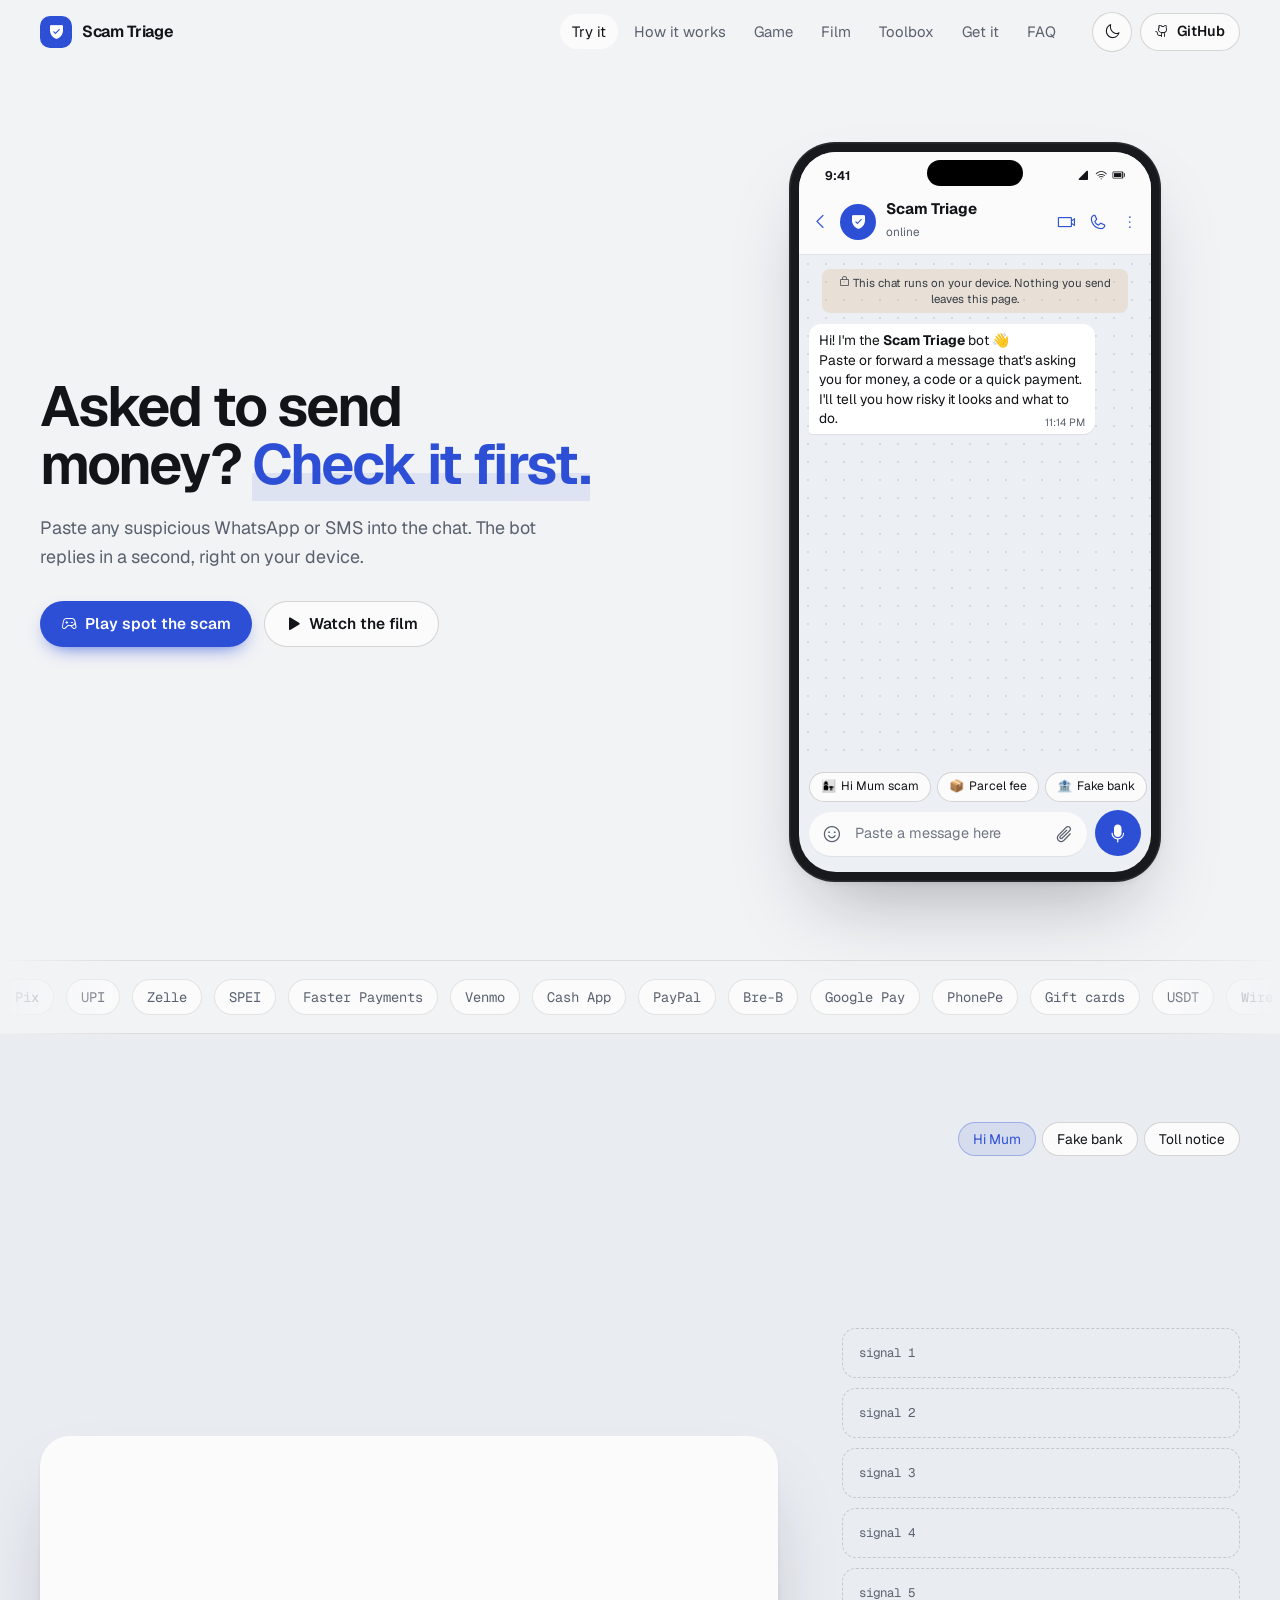
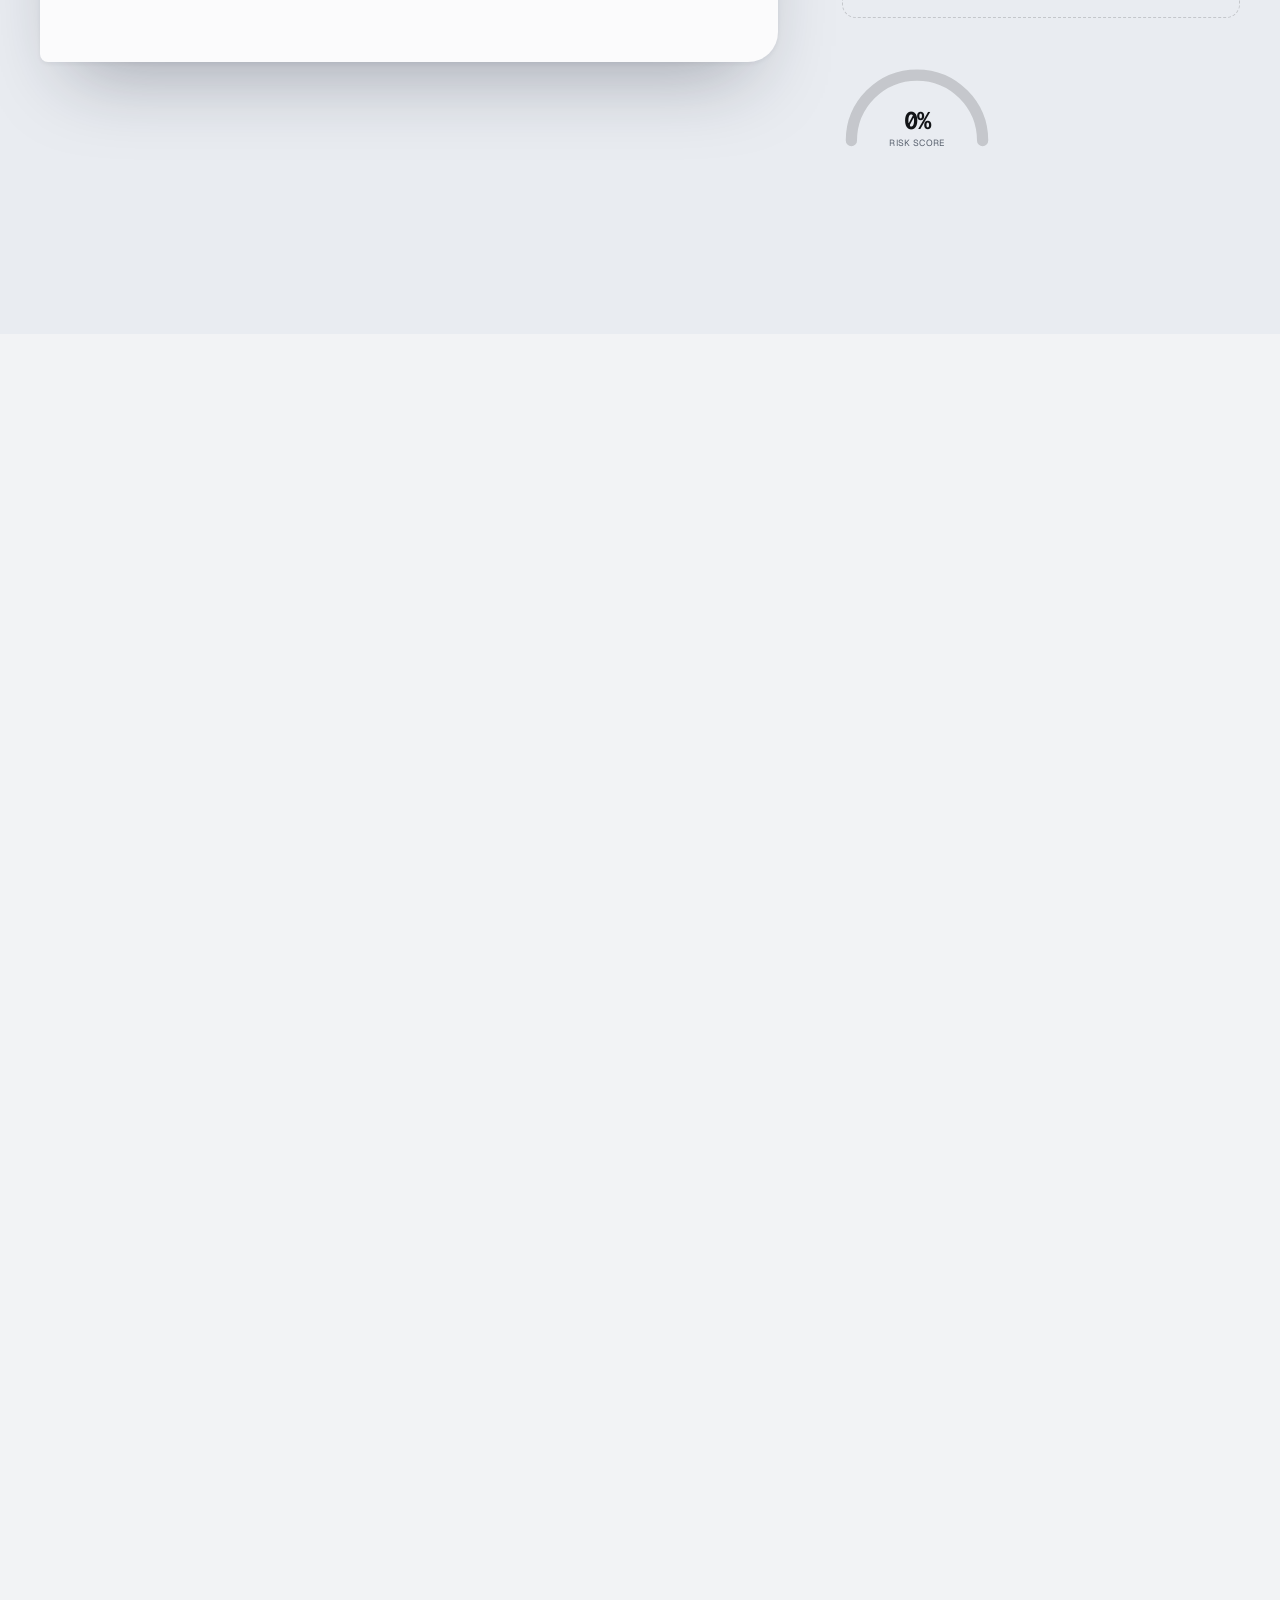
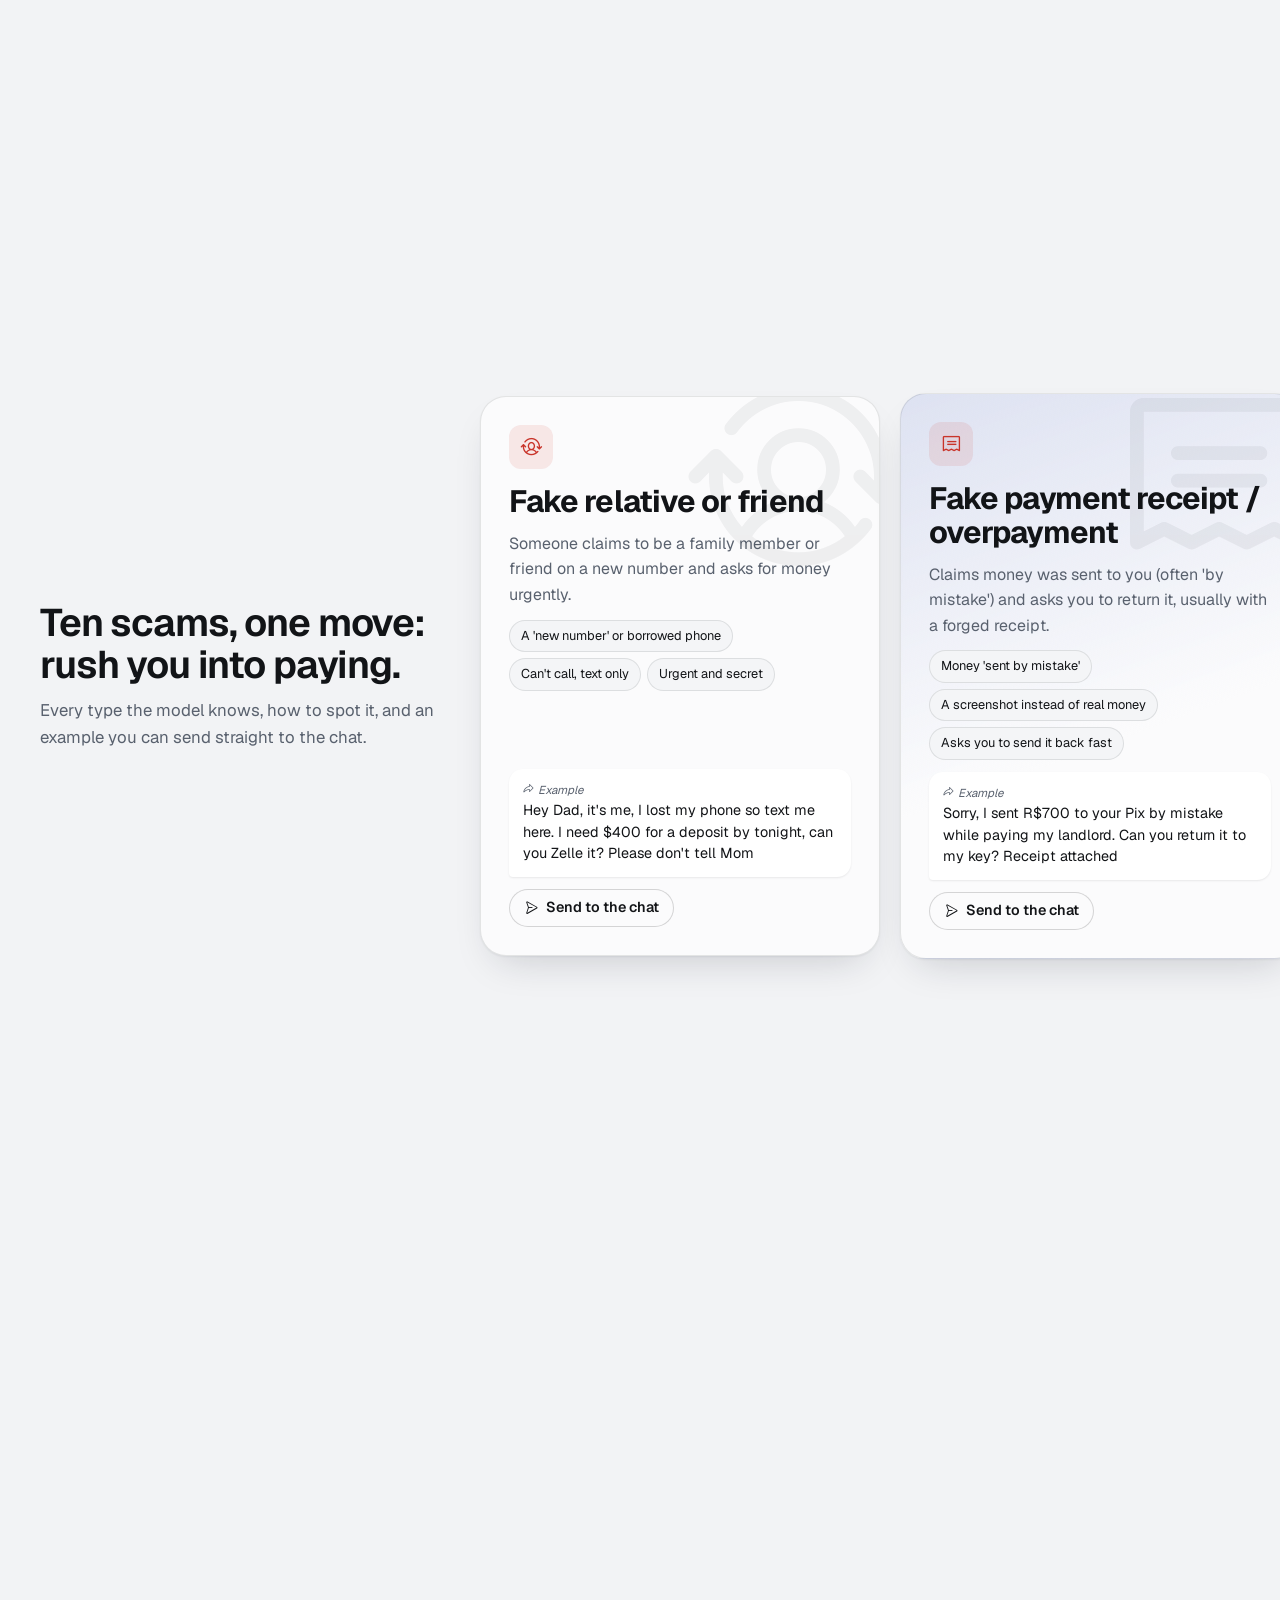
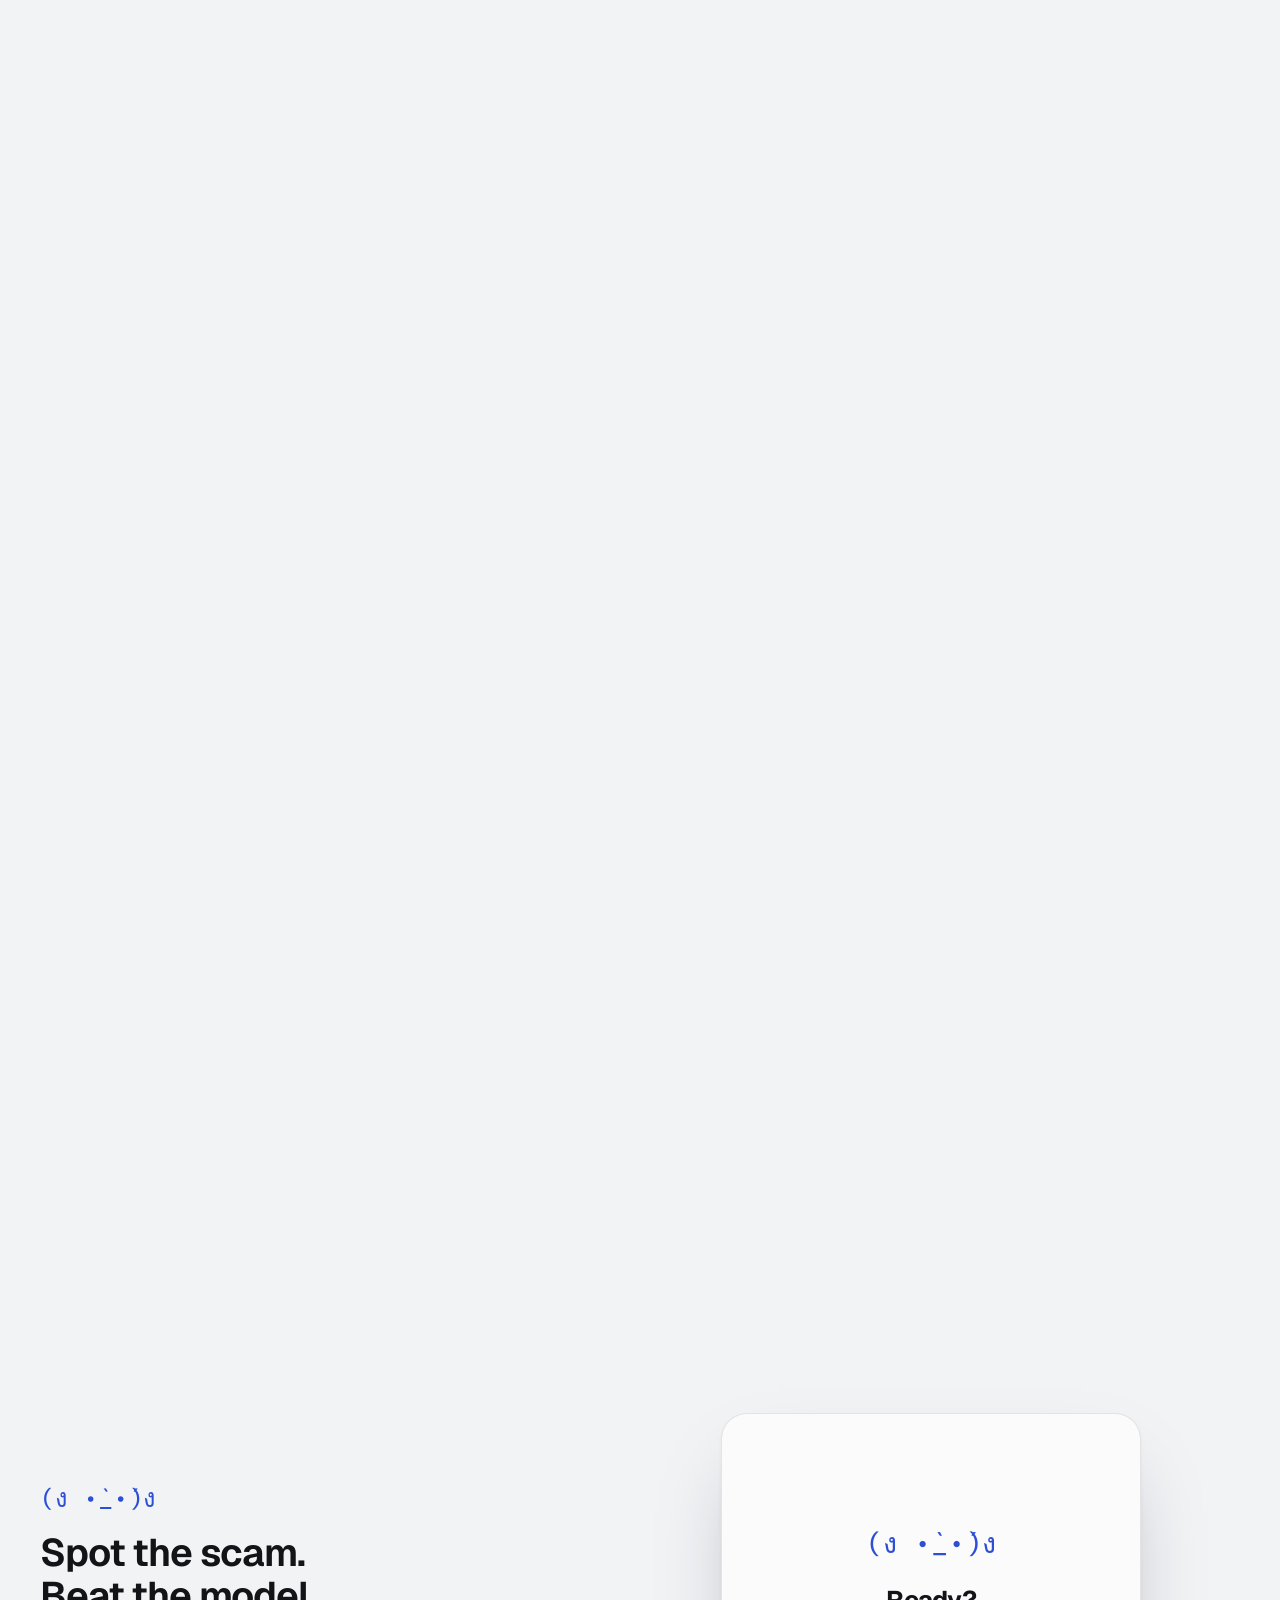
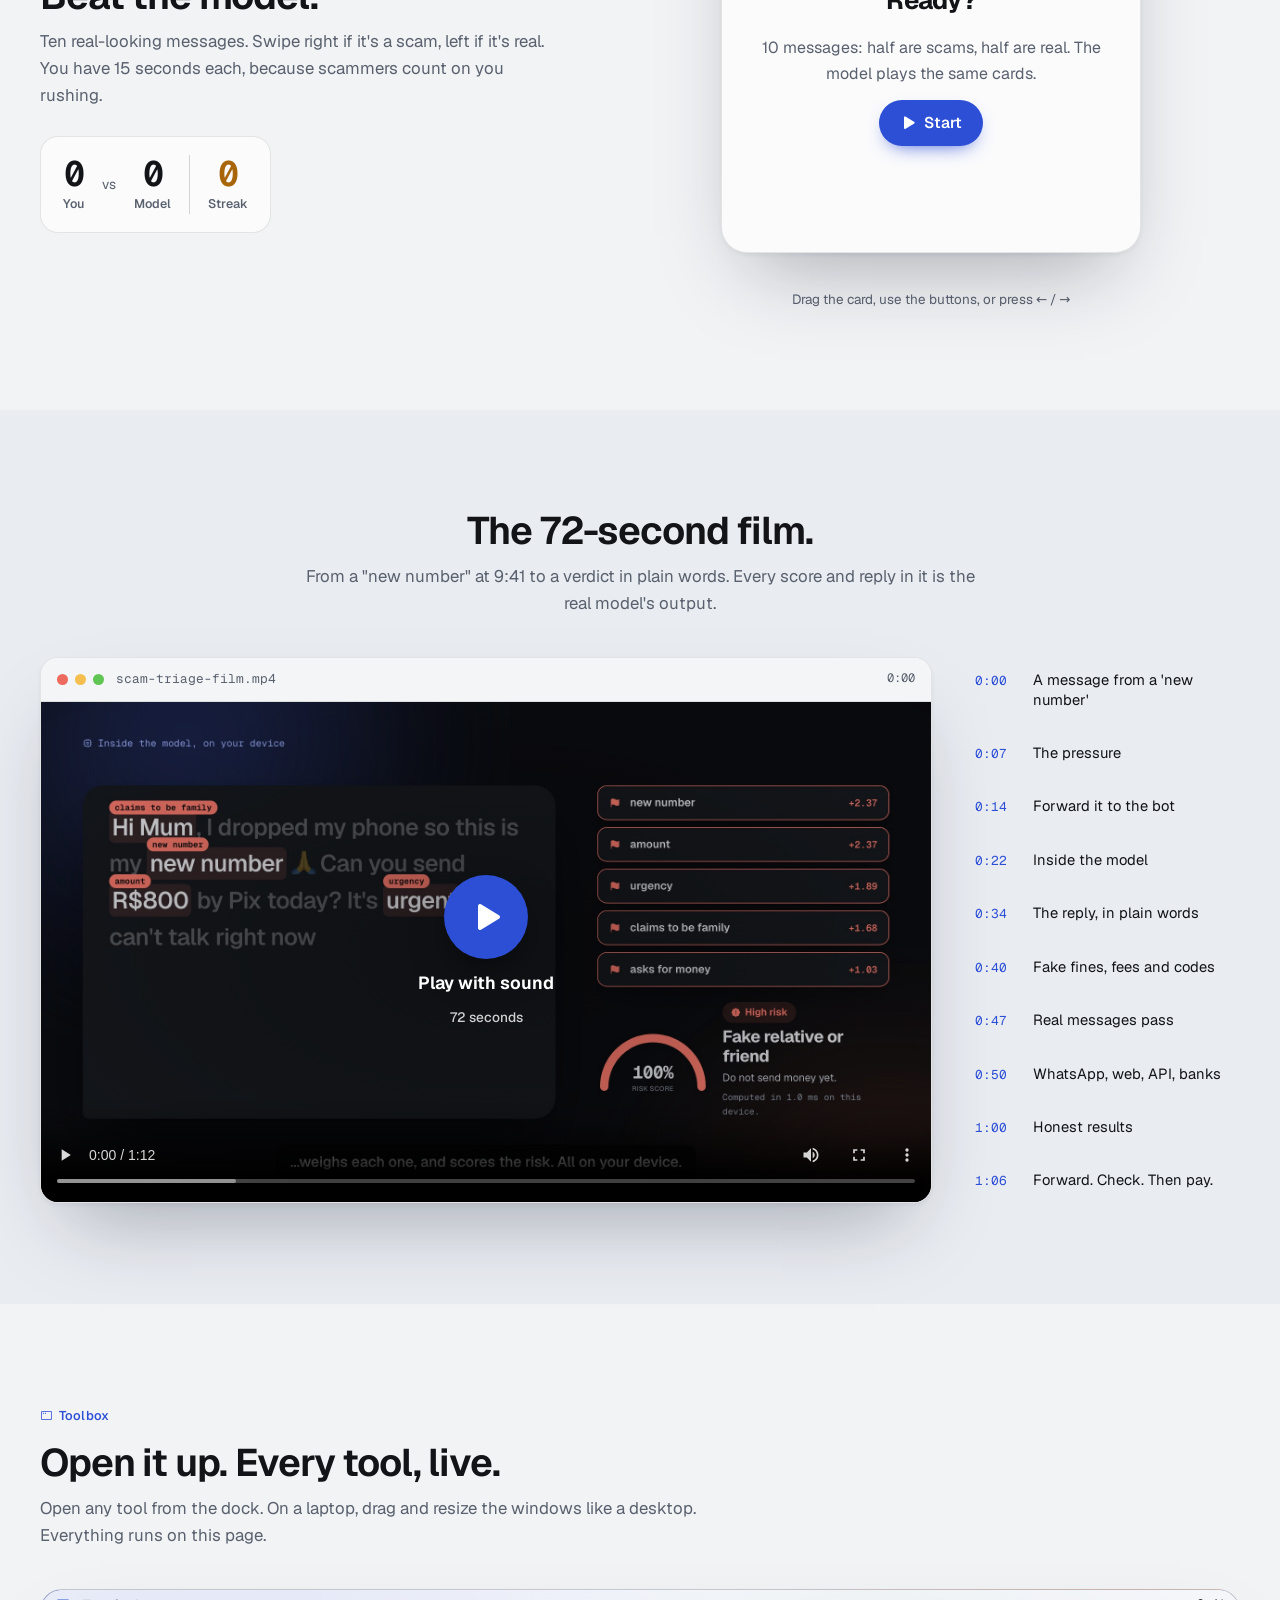
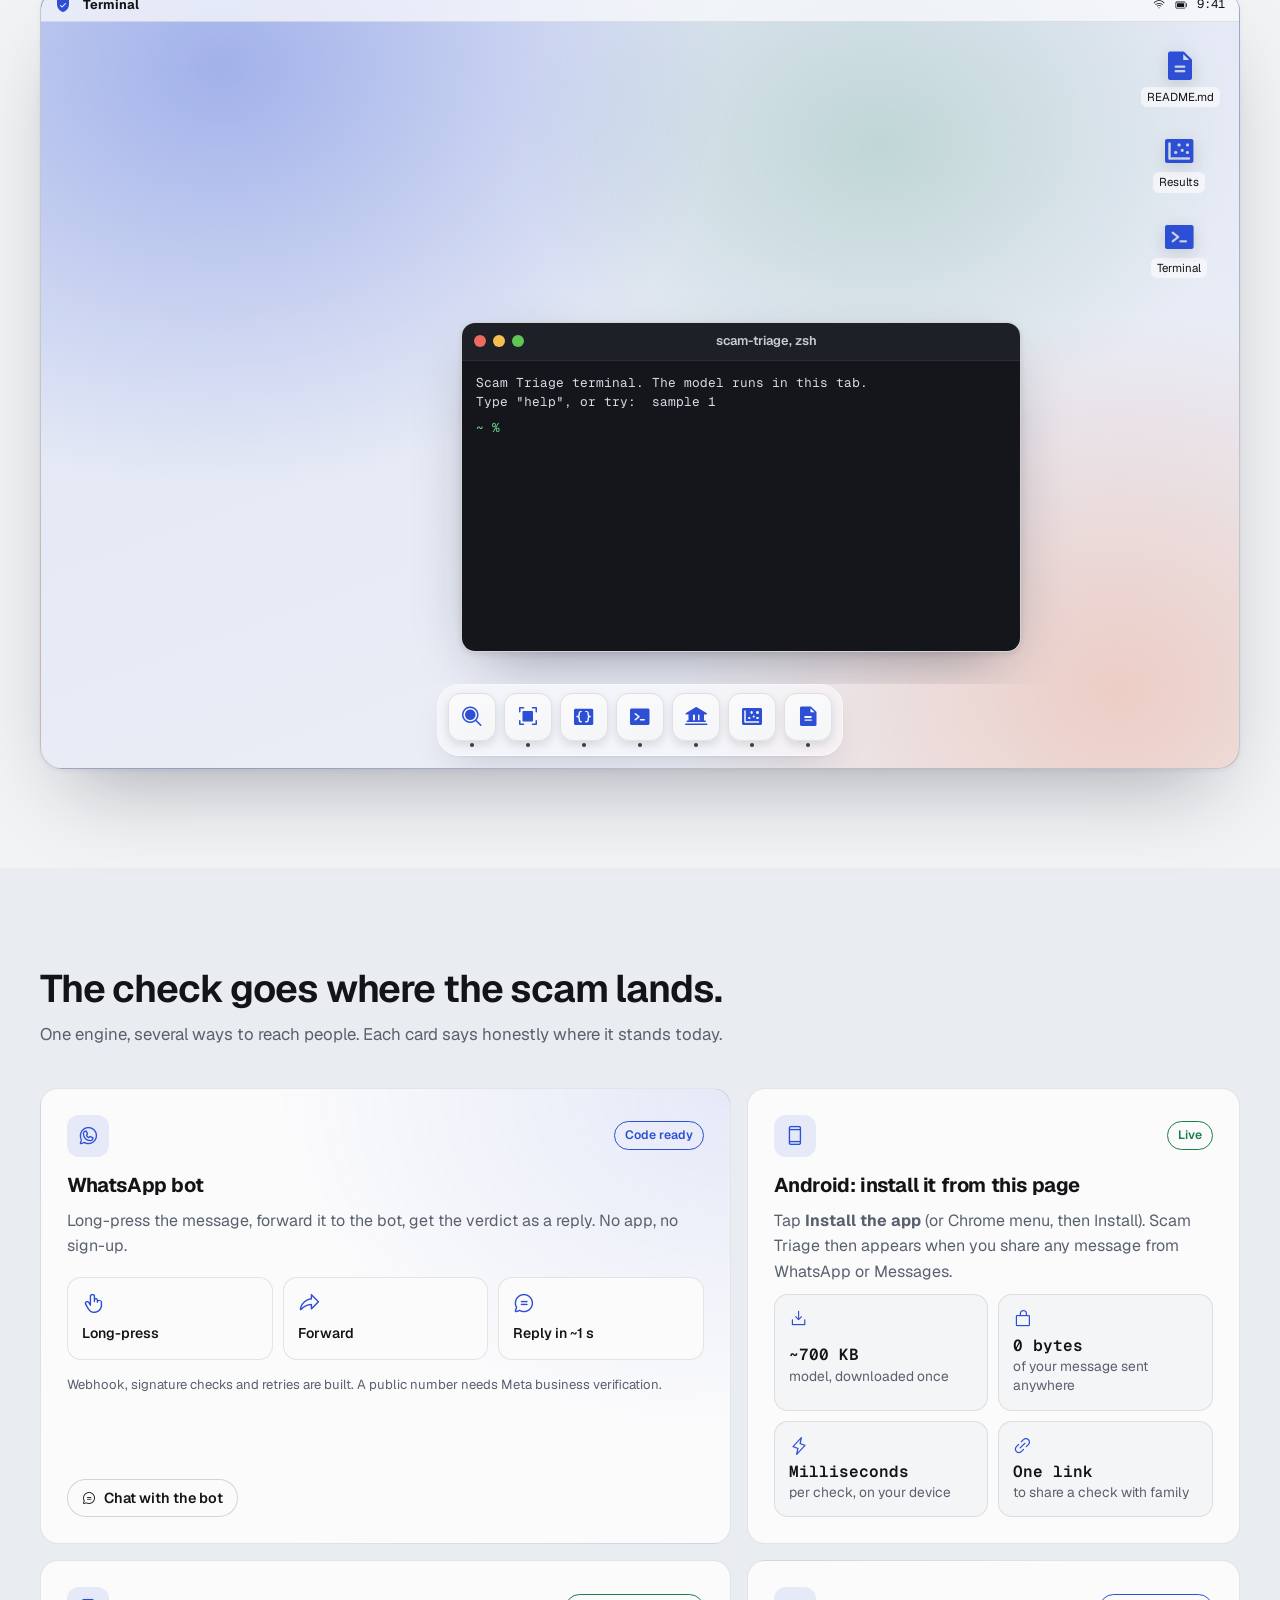
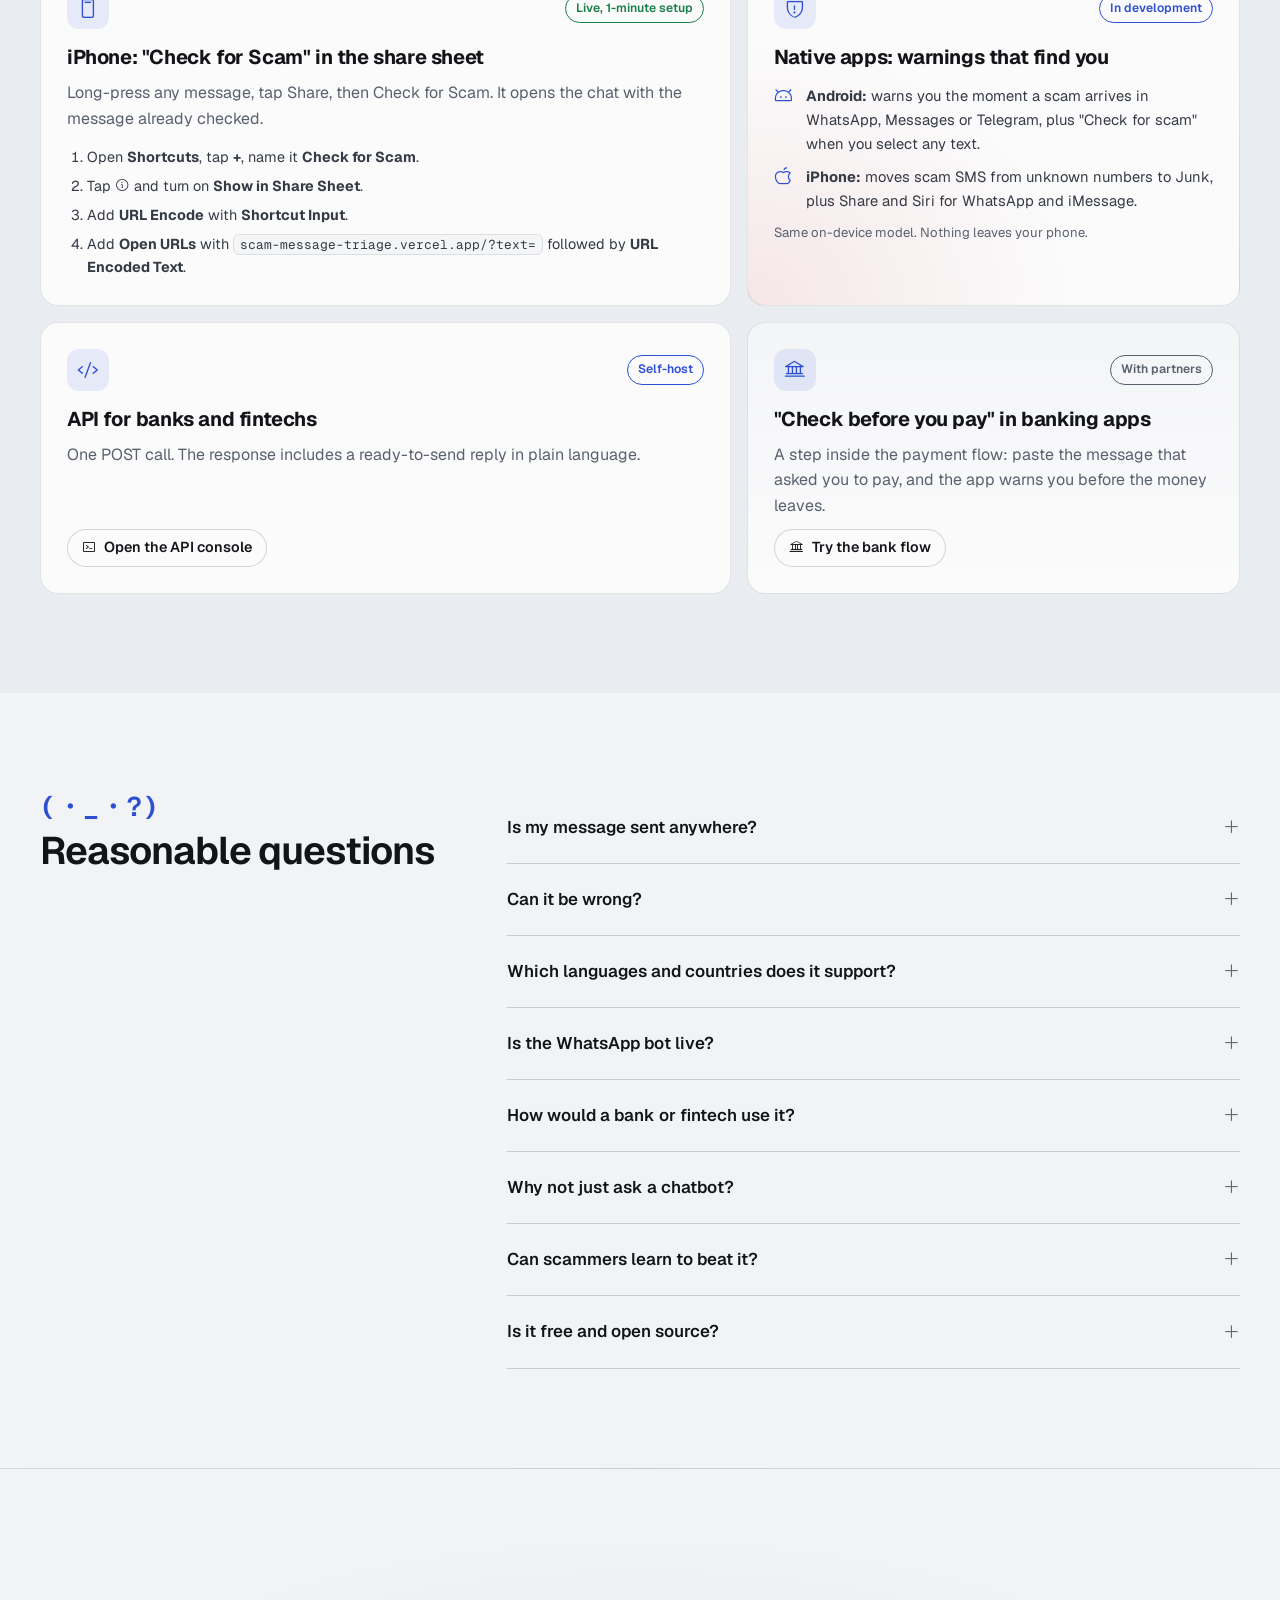
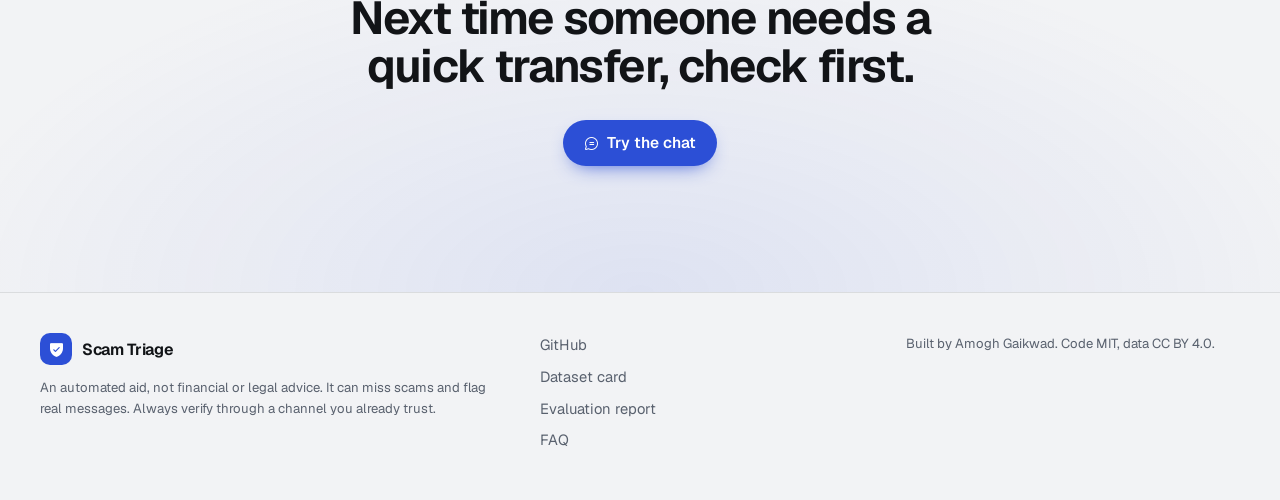
==== commit d492227e: "2026-10-03 16:32 - Add iPhone share-sheet Shortcut and update how-to-get-it tiles scripts/build_shor" ====
--- a/site/index.html
+++ b/site/index.html
@@ -14,6 +14,11 @@
   <meta name="twitter:card" content="summary_large_image">
   <link rel="canonical" href="https://scam-message-triage.vercel.app/">
   <link rel="icon" href="assets/img/favicon.svg" type="image/svg+xml">
+  <link rel="manifest" href="/manifest.webmanifest">
+  <link rel="apple-touch-icon" href="/assets/img/apple-touch-icon.png">
+  <meta name="apple-mobile-web-app-capable" content="yes">
+  <meta name="mobile-web-app-capable" content="yes">
+  <meta name="apple-mobile-web-app-title" content="Scam Triage">
   <link rel="preload" href="assets/fonts/geist.woff2" as="font" type="font/woff2" crossorigin>
   <link rel="stylesheet" href="assets/vendor/phosphor/regular.css">
   <link rel="stylesheet" href="assets/vendor/phosphor/fill.css">
@@ -45,6 +50,7 @@
         <a href="#faq">FAQ</a>
       </nav>
       <div class="nav__actions">
+        <button class="btn btn--primary btn--sm nav__install" type="button" data-install hidden><i class="ph ph-download-simple"></i><span>Install app</span></button>
         <button class="icon-btn" type="button" data-theme-toggle aria-label="Toggle dark mode">
           <i class="ph ph-moon" data-theme-icon></i>
         </button>
@@ -430,14 +436,16 @@
               <span class="tile__icon"><i class="ph ph-device-mobile"></i></span>
               <span class="status status--live">Live</span>
             </div>
-            <h3>This page</h3>
-            <p>Works in any phone browser. Nothing to install, nothing to sign up for.</p>
+            <h3>Android: install it from this page</h3>
+            <p>Tap <b>Install the app</b> (or Chrome menu, then Install). Scam Triage then appears when you share any message from WhatsApp or Messages.</p>
             <ul class="facts">
               <li><i class="ph ph-download-simple"></i><span><b>~700 KB</b> model, downloaded once</span></li>
               <li><i class="ph ph-lock-simple"></i><span><b>0 bytes</b> of your message sent anywhere</span></li>
               <li><i class="ph ph-lightning"></i><span><b>Milliseconds</b> per check, on your device</span></li>
               <li><i class="ph ph-link-simple"></i><span><b>One link</b> to share a check with family</span></li>
             </ul>
+            <button class="btn btn--primary btn--sm tile__cta" type="button" data-install hidden><i class="ph ph-download-simple"></i>Install the app</button>
+            <p class="fine" data-ios-install hidden><i class="ph ph-export"></i> On iPhone: tap <b>Share</b>, then <b>Add to Home Screen</b>.</p>
           </article>
 
           <article class="tile tile--api reveal" style="--d: 120ms">
@@ -460,13 +468,32 @@
             <button class="btn btn--ghost btn--sm tile__cta" type="button" data-open="bank"><i class="ph ph-bank"></i>Try the bank flow</button>
           </article>
 
-          <article class="tile tile--widget reveal" style="--d: 120ms">
+          <article class="tile tile--ios reveal" style="--d: 60ms">
             <div class="tile__top">
-              <span class="tile__icon"><i class="ph ph-globe"></i></span>
-              <span class="status status--planned">Planned</span>
-            </div>
-            <h3>Widget for consumer-protection sites</h3>
-            <p>A drop-in checker for fraud-advice pages, so the advice comes with a way to test the message.</p>
+              <span class="tile__icon"><i class="ph ph-device-mobile-speaker"></i></span>
+              <span class="status status--live">Live, 1-minute setup</span>
+            </div>
+            <h3>iPhone: "Check for Scam" in the share sheet</h3>
+            <p>Long-press any message, tap Share, then Check for Scam. It opens the chat with the message already checked.</p>
+            <ol class="howto" aria-label="Set up the Shortcut">
+              <li>Open <b>Shortcuts</b>, tap <b>+</b>, name it <b>Check for Scam</b>.</li>
+              <li>Tap <i class="ph ph-info"></i> and turn on <b>Show in Share Sheet</b>.</li>
+              <li>Add <b>URL Encode</b> with <b>Shortcut Input</b>.</li>
+              <li>Add <b>Open URLs</b> with <code>scam-message-triage.vercel.app/?text=</code> followed by <b>URL Encoded Text</b>.</li>
+            </ol>
+          </article>
+
+          <article class="tile tile--native reveal" style="--d: 120ms">
+            <div class="tile__top">
+              <span class="tile__icon"><i class="ph ph-shield-warning"></i></span>
+              <span class="status status--ready">In development</span>
+            </div>
+            <h3>Native apps: warnings that find you</h3>
+            <ul class="native">
+              <li><i class="ph ph-android-logo"></i><span><b>Android:</b> warns you the moment a scam arrives in WhatsApp, Messages or Telegram, plus "Check for scam" when you select any text.</span></li>
+              <li><i class="ph ph-apple-logo"></i><span><b>iPhone:</b> moves scam SMS from unknown numbers to Junk, plus Share and Siri for WhatsApp and iMessage.</span></li>
+            </ul>
+            <p class="fine">Same on-device model. Nothing leaves your phone.</p>
           </article>
         </div>
       </div>
--- a/site/assets/css/style.css
+++ b/site/assets/css/style.css
@@ -324,7 +324,7 @@
 @media (max-width: 560px) { .chapters { grid-template-columns: 1fr; } }
 
 /* ---------- bento ---------- */
-.bento { display: grid; grid-template-columns: 7fr 5fr; grid-template-areas: "wa web" "api bank" "widget bank"; gap: 16px; }
+.bento { display: grid; grid-template-columns: 7fr 5fr; grid-template-areas: "wa web" "ios native" "api bank"; gap: 16px; }
 .tile { position: relative; padding: 26px; border-radius: var(--r-card); background: var(--surface); border: 1px solid var(--line); display: flex; flex-direction: column; gap: 10px; overflow: hidden; }
 .tile h3 { margin: 6px 0 0; font-size: 1.25rem; letter-spacing: -0.02em; line-height: 1.25; }
 .tile p { margin: 0; color: var(--muted); }
@@ -338,8 +338,14 @@
 .facts b { display: block; color: var(--ink); font-family: var(--mono); font-size: 1rem; font-weight: 600; }
 .tile--api { grid-area: api; }
 .tile--bank { grid-area: bank; background: linear-gradient(180deg, var(--surface-2), var(--surface)); }
-.tile--widget { grid-area: widget; }
-@media (max-width: 960px) { .bento { grid-template-columns: 1fr; grid-template-areas: "wa" "web" "api" "bank" "widget"; } }
+.tile--ios { grid-area: ios; }
+.tile--native { grid-area: native; background: radial-gradient(120% 140% at 0% 100%, var(--high-soft), transparent 55%), var(--surface); }
+.howto { margin: 4px 0 0; padding-left: 20px; display: grid; gap: 6px; font-size: 0.9rem; color: var(--ink-2); }
+.howto code { font-family: var(--mono); font-size: 0.8rem; padding: 1px 6px; border-radius: 6px; background: var(--surface-2); border: 1px solid var(--line); word-break: break-all; }
+.native { list-style: none; margin: 4px 0 0; padding: 0; display: grid; gap: 10px; }
+.native li { display: grid; grid-template-columns: 22px 1fr; gap: 10px; font-size: 0.92rem; color: var(--ink-2); }
+.native i { font-size: 1.2rem; color: var(--accent); margin-top: 2px; }
+@media (max-width: 960px) { .bento { grid-template-columns: 1fr; grid-template-areas: "wa" "web" "ios" "native" "api" "bank"; } }
 .status { font-size: 0.76rem; font-weight: 600; padding: 4px 10px; border-radius: 999px; border: 1px solid currentColor; }
 .status--live { color: var(--low); } .status--ready { color: var(--accent); } .status--planned { color: var(--muted); }
 .flow { list-style: none; margin: 8px 0 4px; padding: 0; display: grid; grid-template-columns: repeat(3, 1fr); gap: 10px; }
@@ -813,3 +819,5 @@
 .player__play span { display: grid; place-items: center; width: 84px; height: 84px; border-radius: 50%; background: var(--accent); color: #fff; font-size: 2rem; box-shadow: 0 16px 40px -10px rgb(0 0 0 / 0.6); transition: transform 0.25s var(--ease); }
 .player__play:hover span { transform: scale(1.08); }
 .player__play small { font-weight: 500; opacity: 0.8; font-size: 0.85rem; }
+
+@media (max-width: 900px) { .nav__install span { display: none; } .nav__install { width: 40px; padding: 0; } }
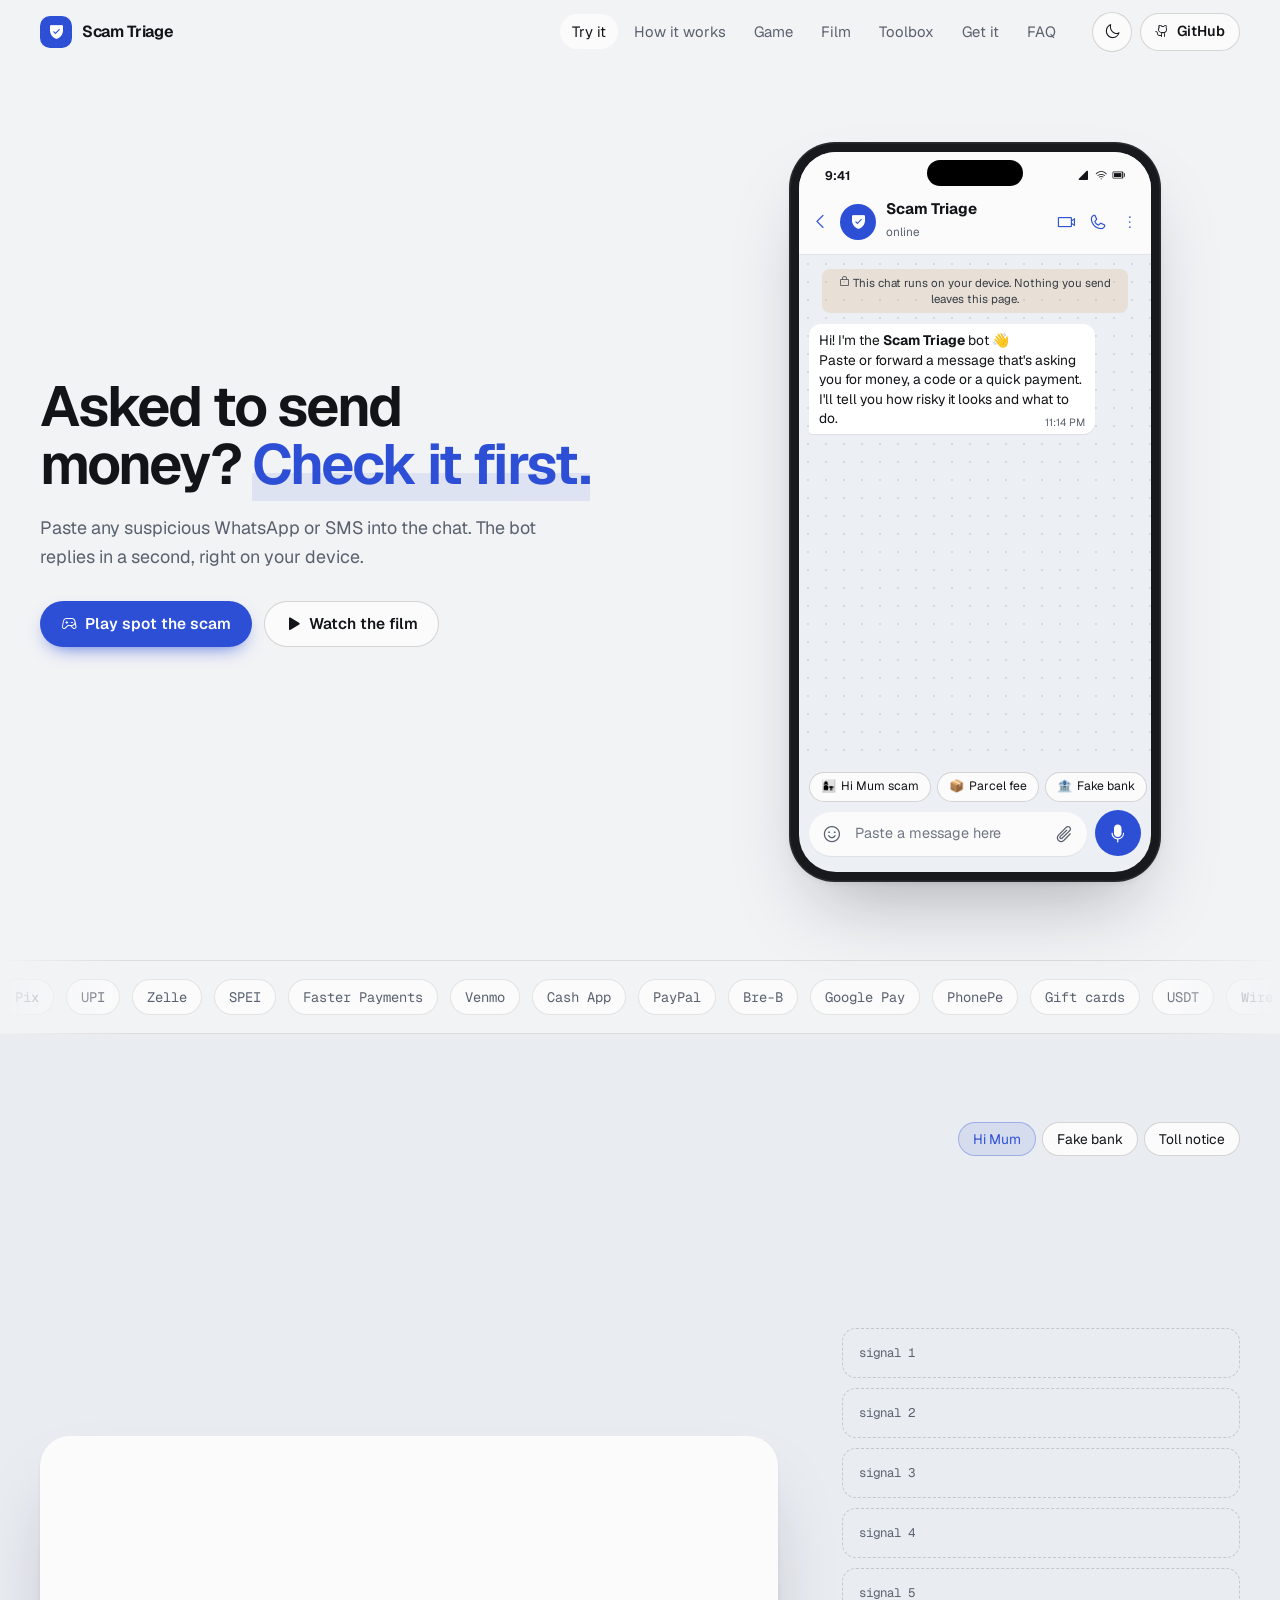
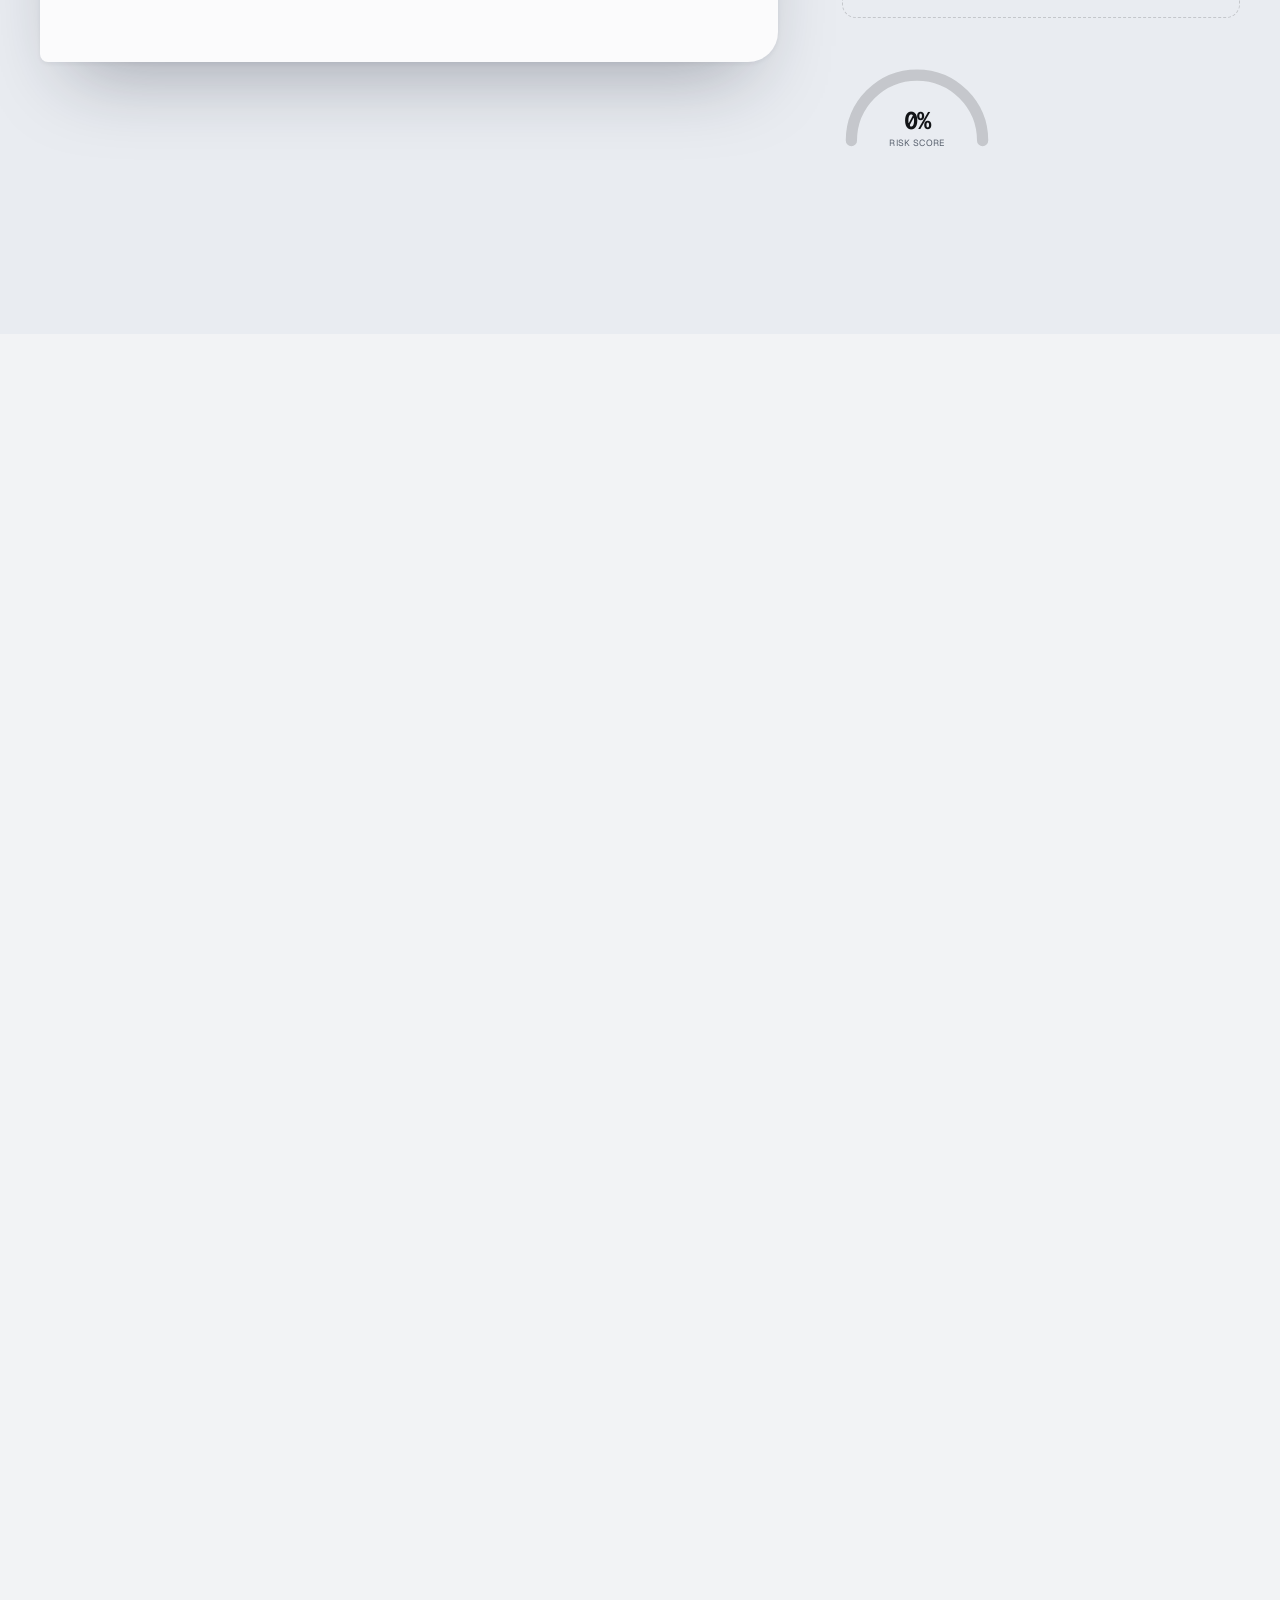
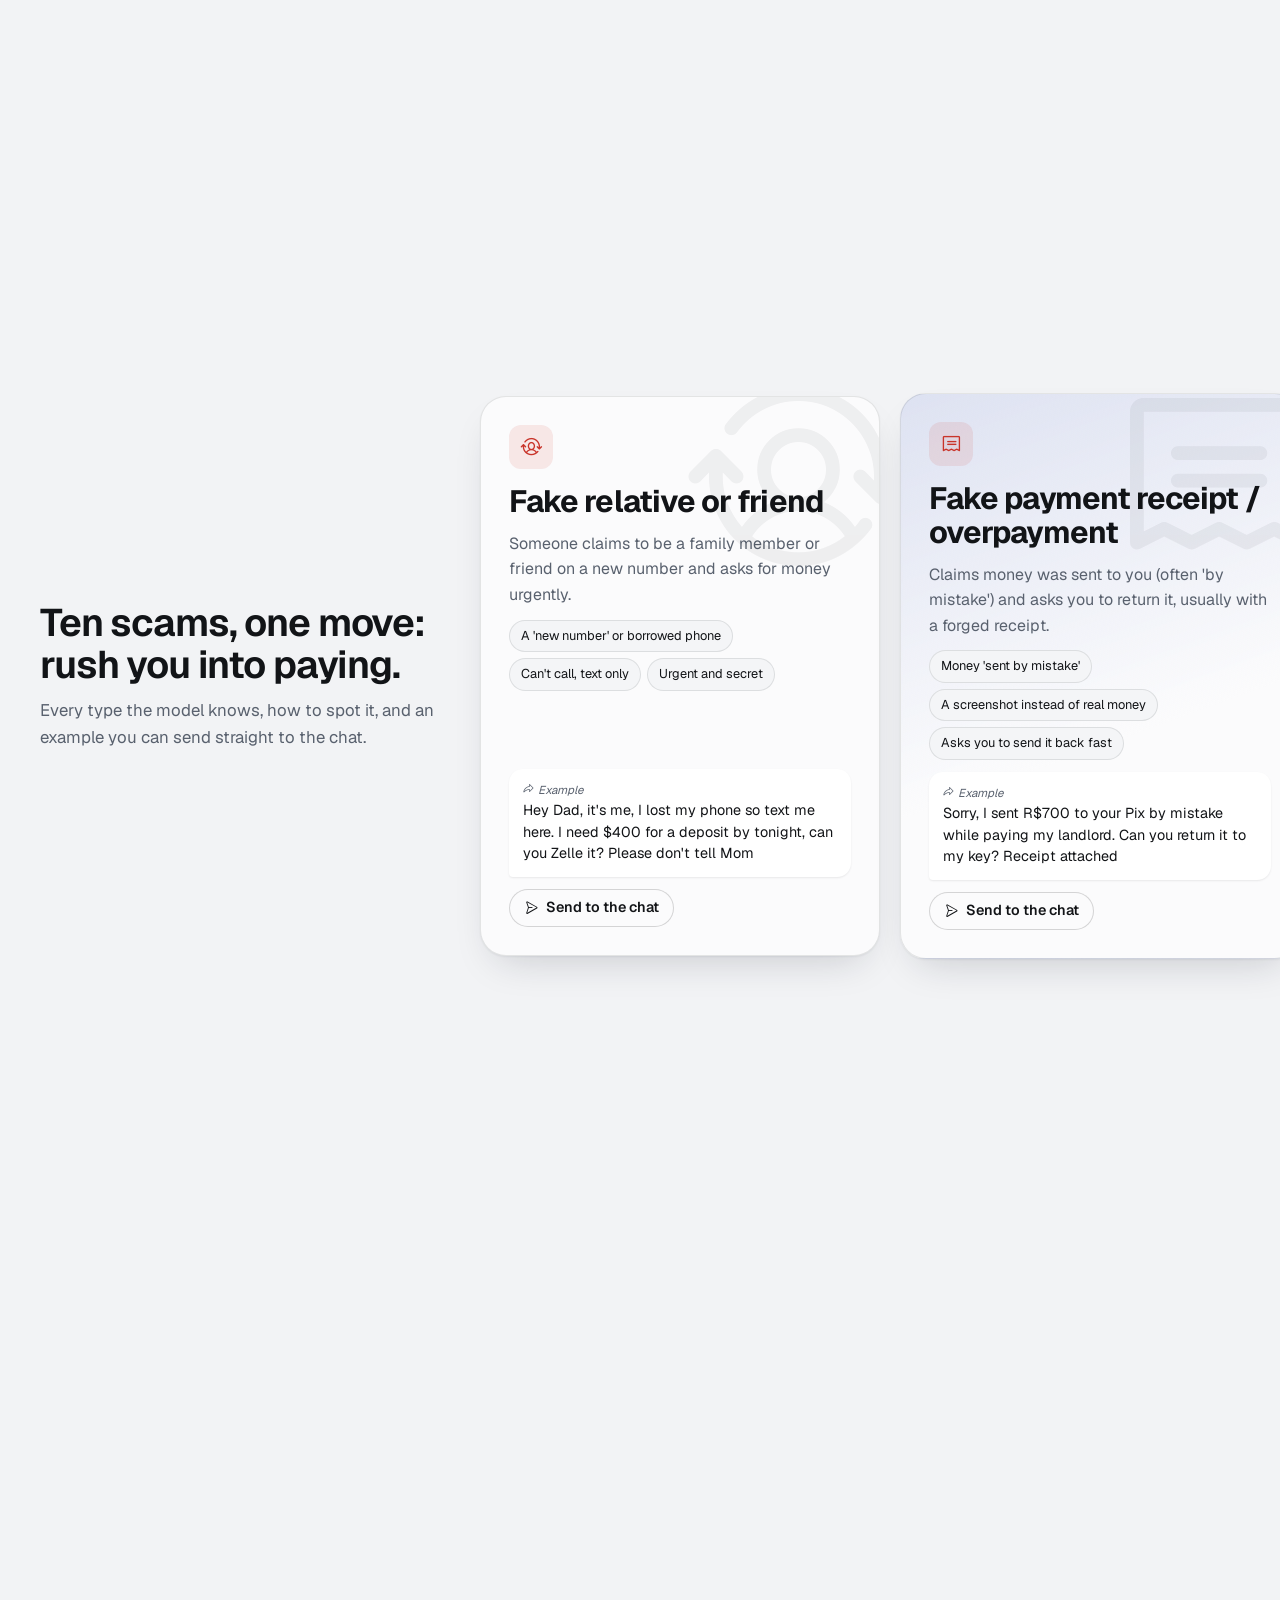
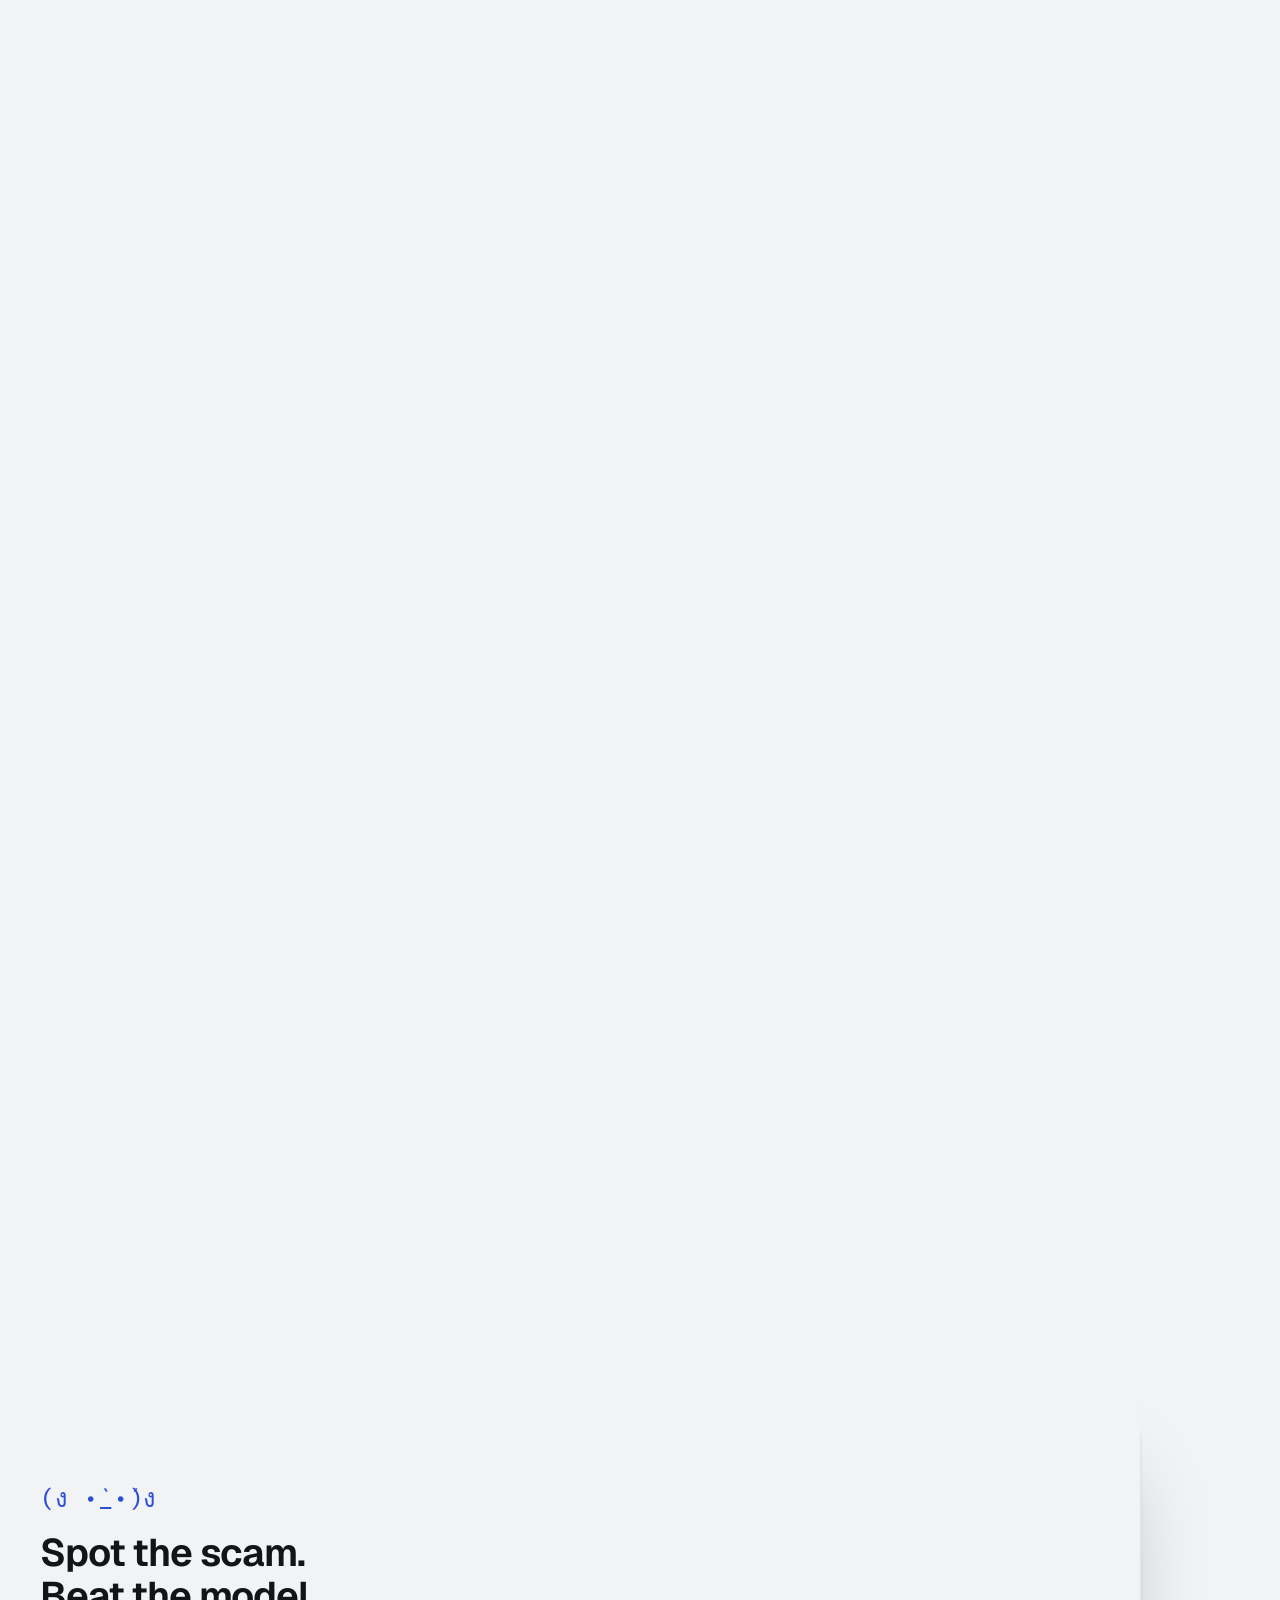
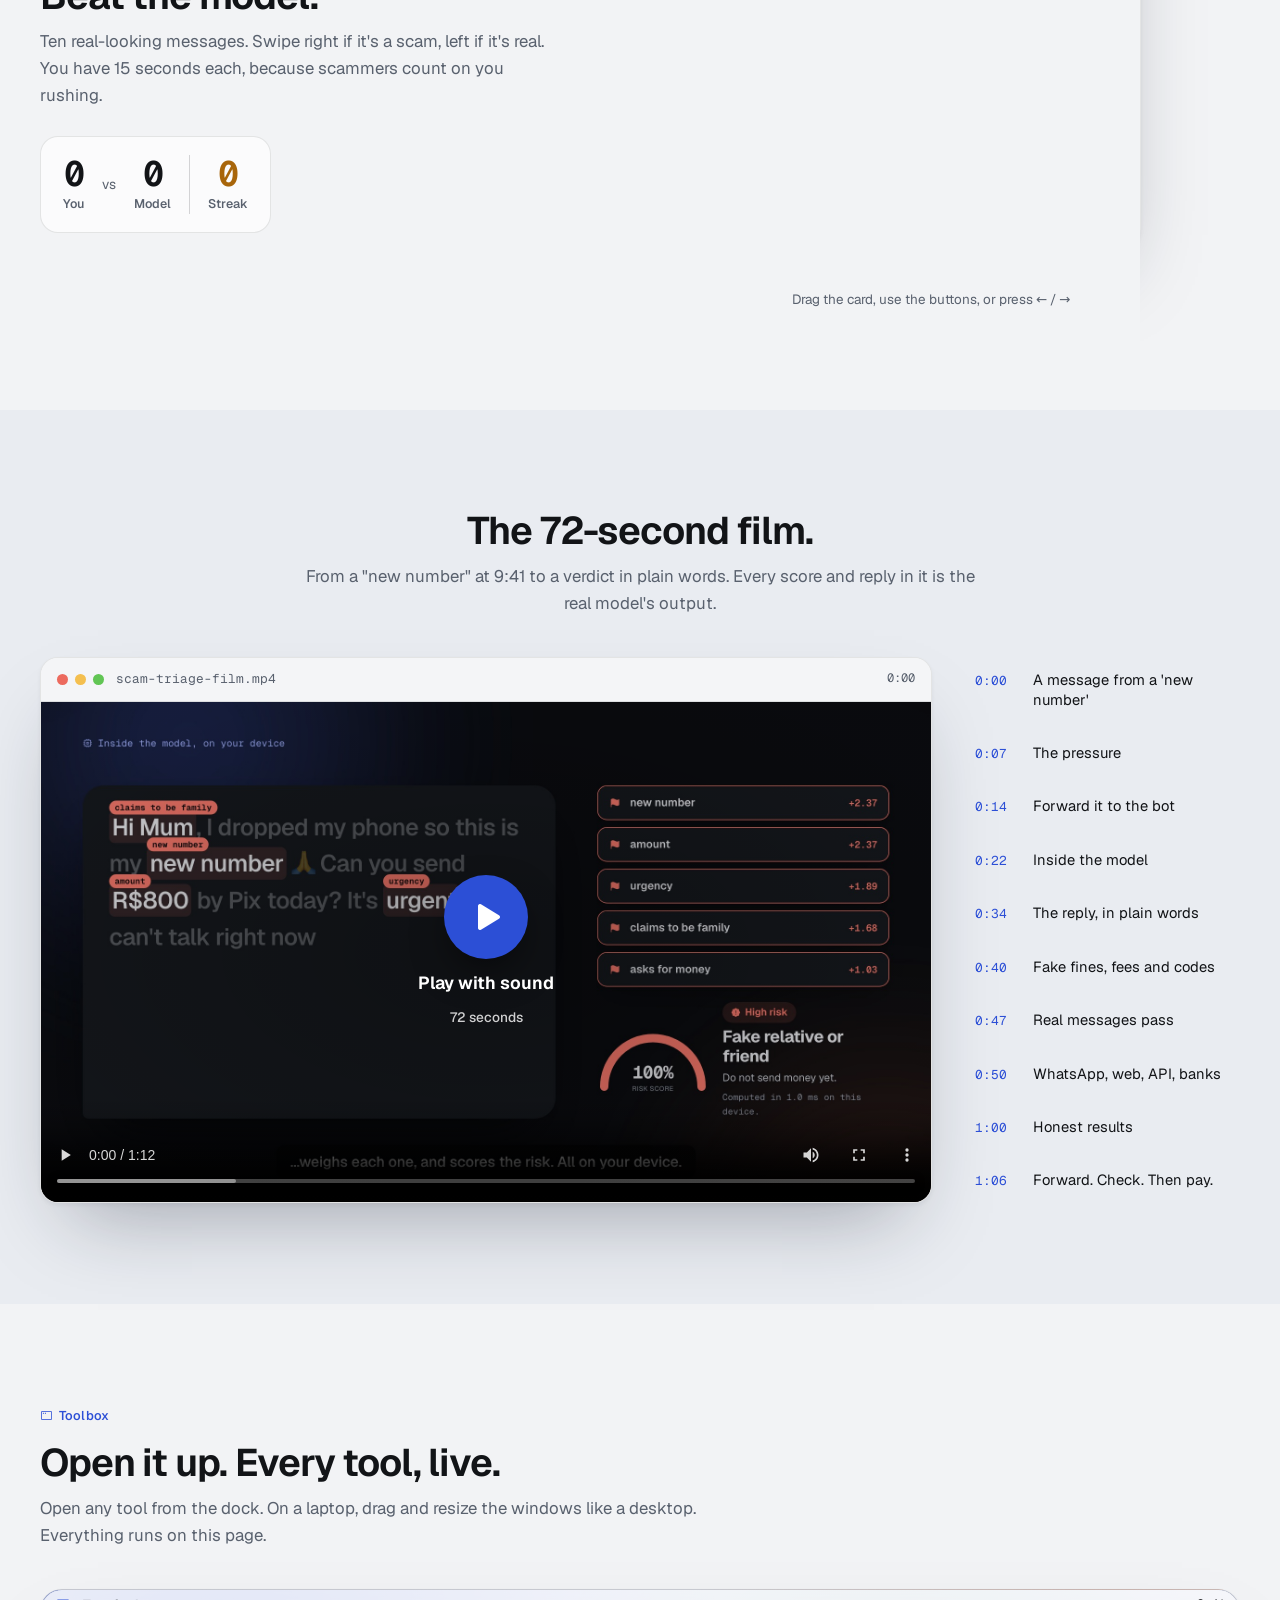
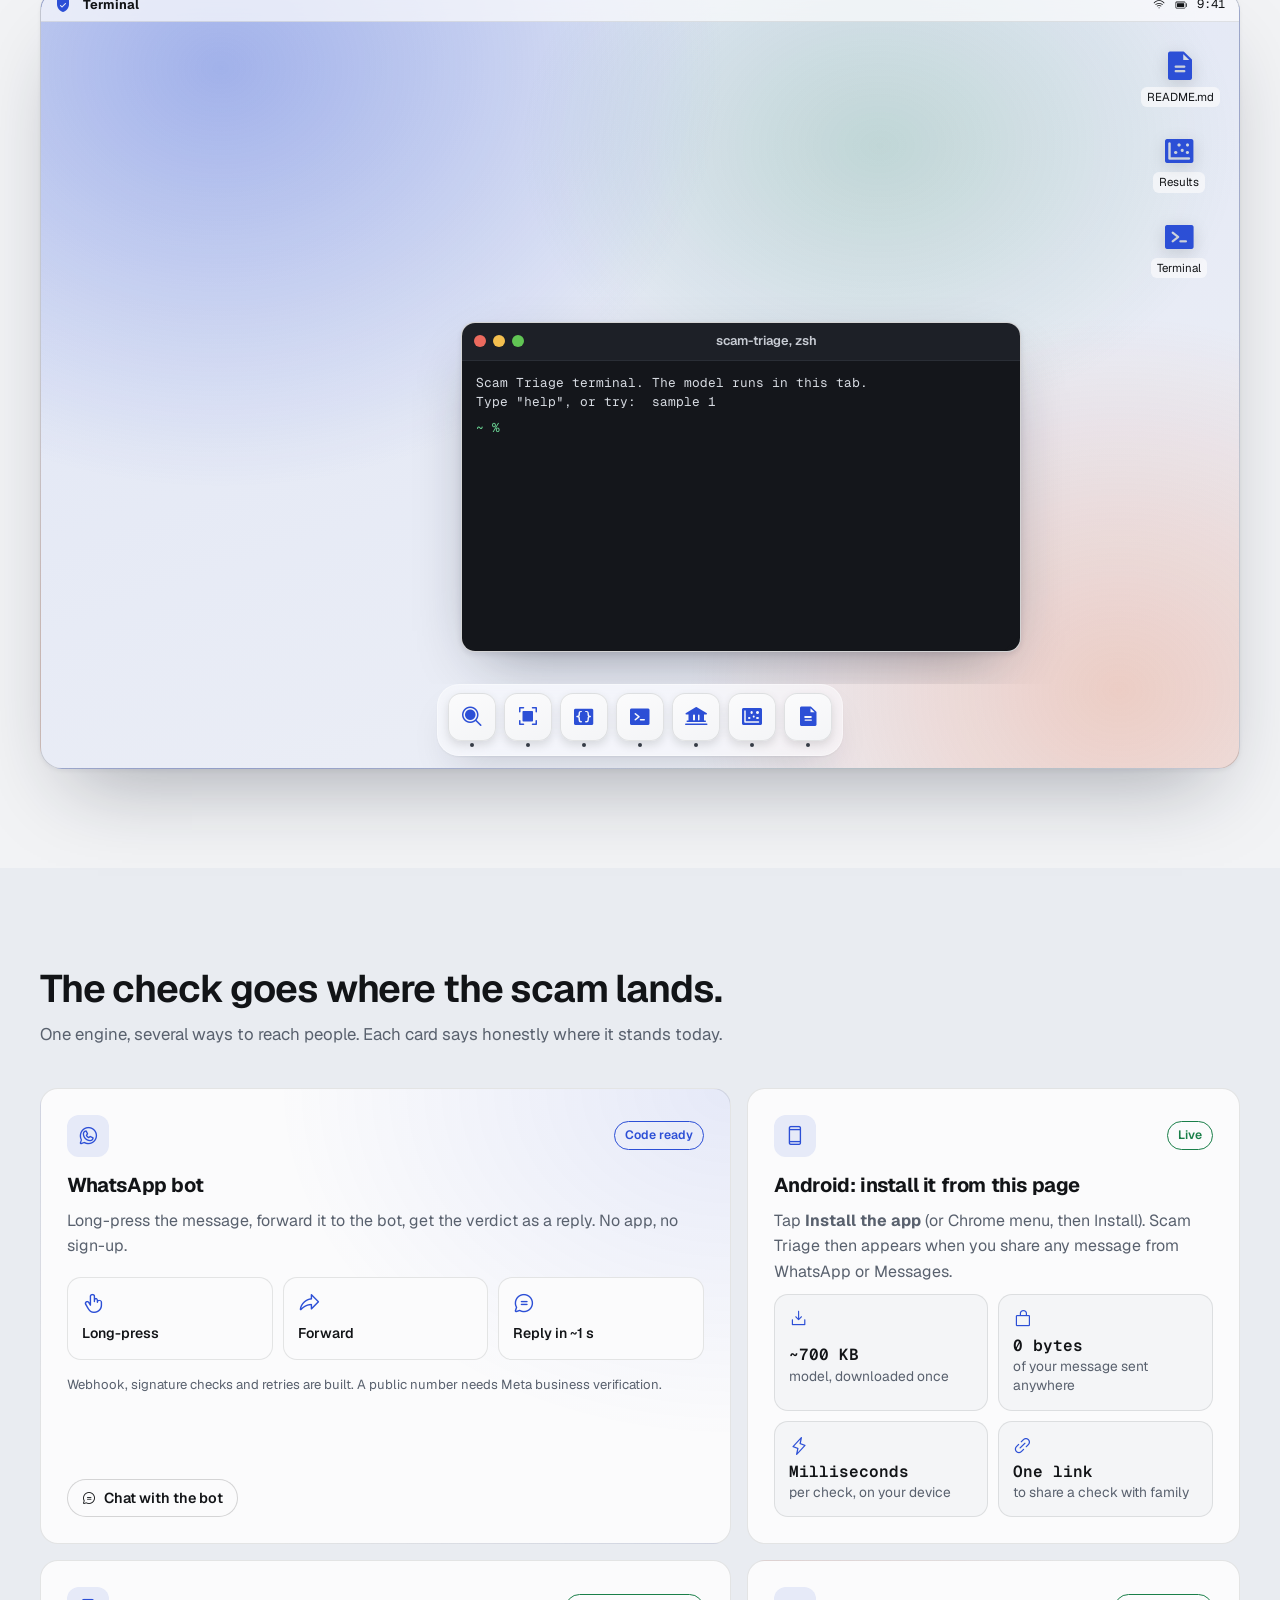
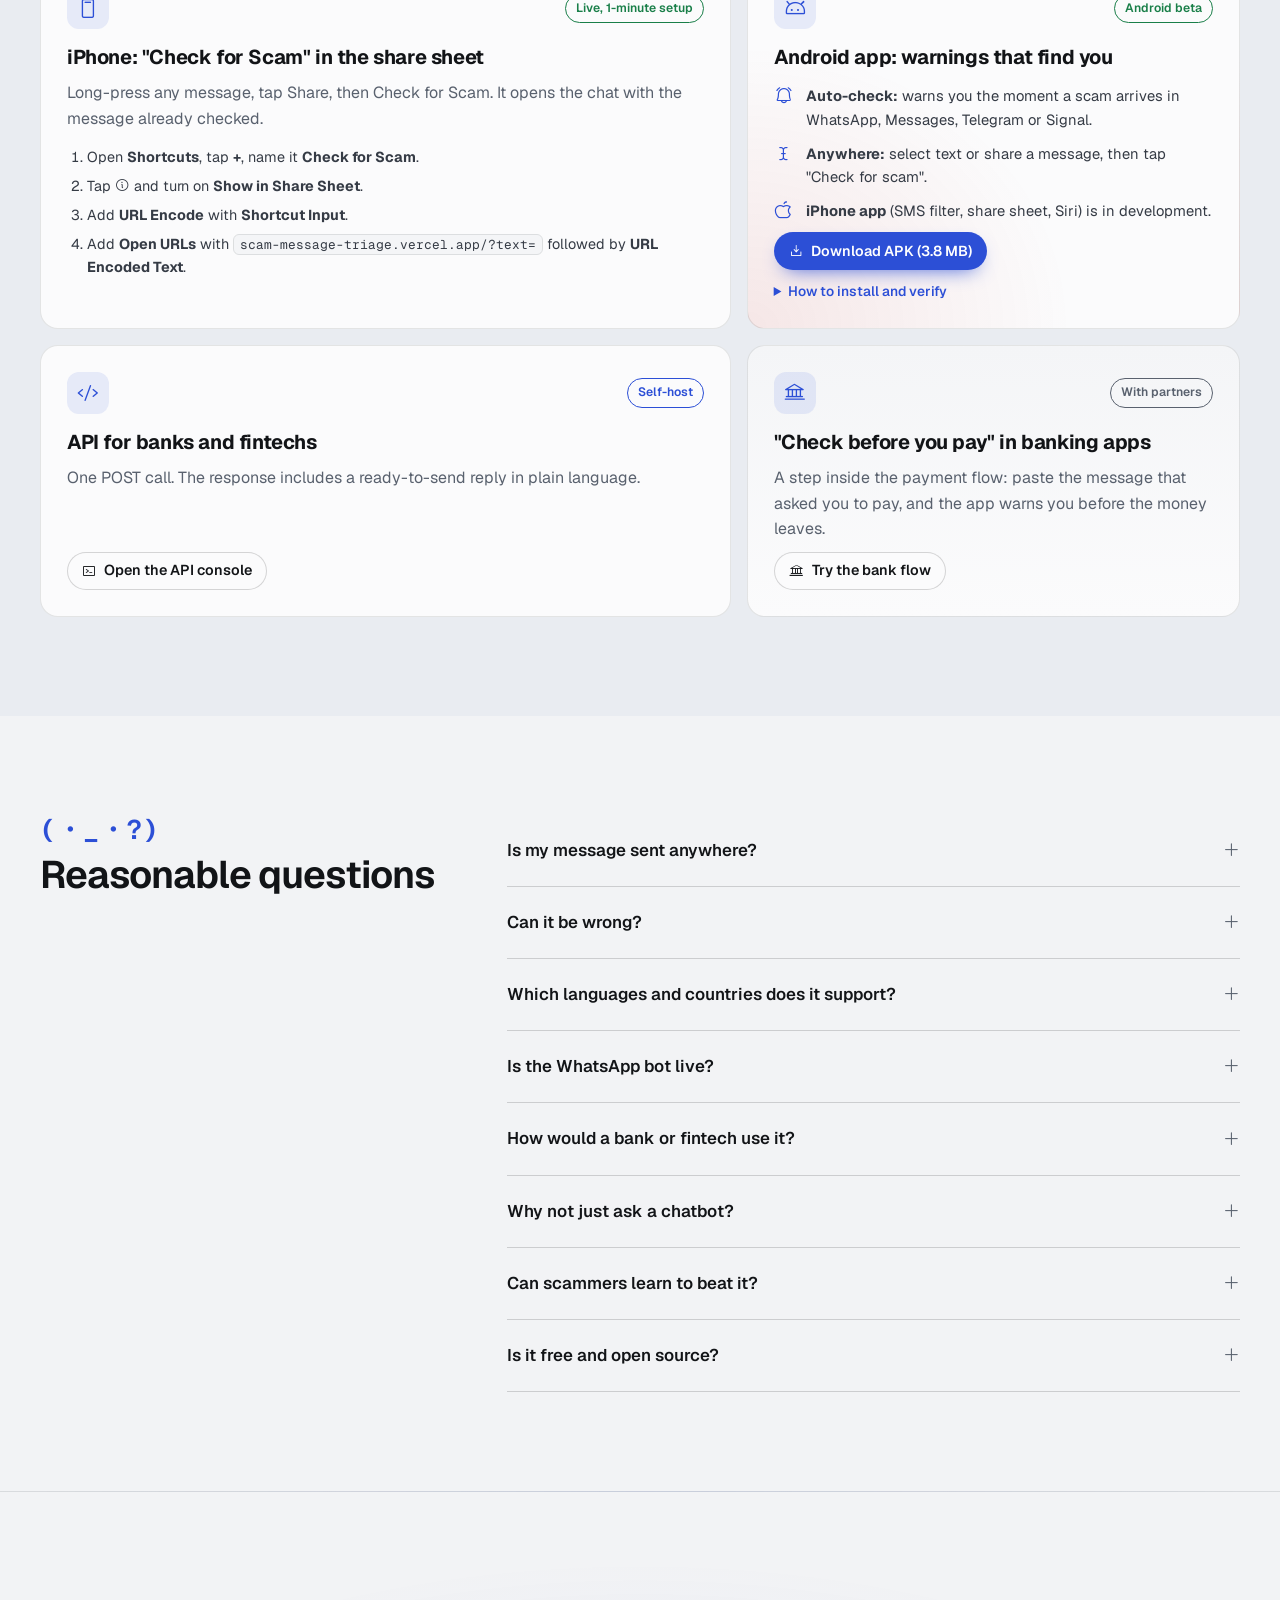
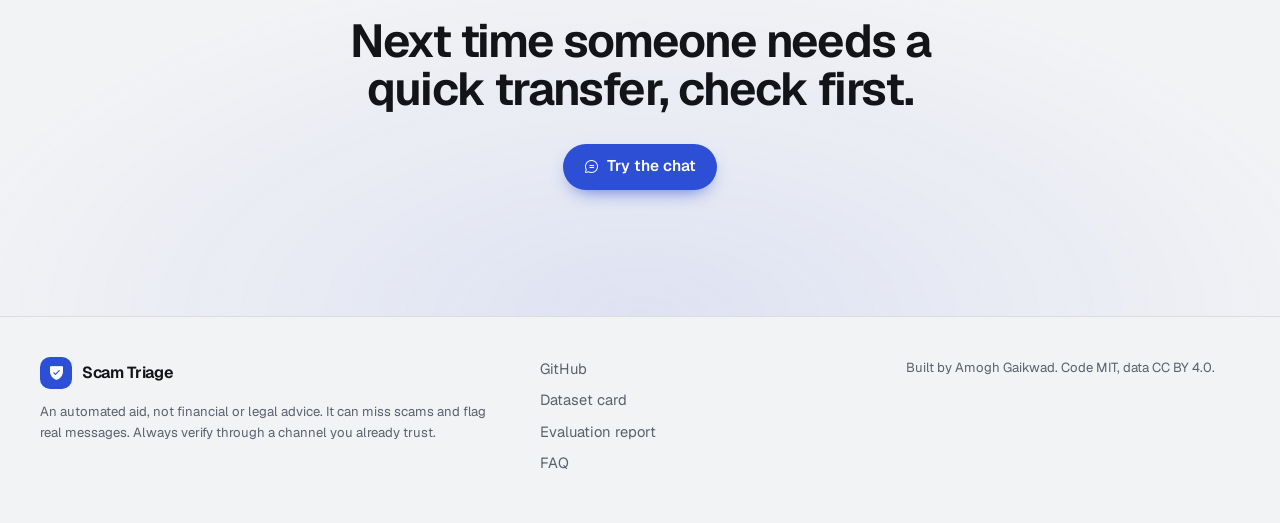
==== commit 52fcefc9: "2026-10-03 16:56 - Publish the Android beta APK on the website Release build 0.1.0 (R8-shrunk, 3.8 M" ====
--- a/site/index.html
+++ b/site/index.html
@@ -485,15 +485,24 @@
 
           <article class="tile tile--native reveal" style="--d: 120ms">
             <div class="tile__top">
-              <span class="tile__icon"><i class="ph ph-shield-warning"></i></span>
-              <span class="status status--ready">In development</span>
-            </div>
-            <h3>Native apps: warnings that find you</h3>
+              <span class="tile__icon"><i class="ph ph-android-logo"></i></span>
+              <span class="status status--live">Android beta</span>
+            </div>
+            <h3>Android app: warnings that find you</h3>
             <ul class="native">
-              <li><i class="ph ph-android-logo"></i><span><b>Android:</b> warns you the moment a scam arrives in WhatsApp, Messages or Telegram, plus "Check for scam" when you select any text.</span></li>
-              <li><i class="ph ph-apple-logo"></i><span><b>iPhone:</b> moves scam SMS from unknown numbers to Junk, plus Share and Siri for WhatsApp and iMessage.</span></li>
+              <li><i class="ph ph-bell-ringing"></i><span><b>Auto-check:</b> warns you the moment a scam arrives in WhatsApp, Messages, Telegram or Signal.</span></li>
+              <li><i class="ph ph-cursor-text"></i><span><b>Anywhere:</b> select text or share a message, then tap "Check for scam".</span></li>
+              <li><i class="ph ph-apple-logo"></i><span><b>iPhone app</b> (SMS filter, share sheet, Siri) is in development.</span></li>
             </ul>
-            <p class="fine">Same on-device model. Nothing leaves your phone.</p>
+            <a class="btn btn--primary btn--sm tile__cta" href="/downloads/scam-triage-android-0.1.0.apk" download><i class="ph ph-download-simple"></i>Download APK (3.8 MB)</a>
+            <details class="apk-help"><summary>How to install and verify</summary>
+              <ol class="howto">
+                <li>Open the downloaded file and allow your browser to install apps.</li>
+                <li>Open Scam Triage and tap <b>Turn on auto-check</b>.</li>
+                <li>If the switch is greyed out: App info, then <b>⋮</b>, then <b>Allow restricted settings</b>. Android asks this for apps installed outside the Play Store.</li>
+              </ol>
+              <p class="fine">Version 0.1.0, Android 8 or newer. File SHA-256: <code>70b94b0ba63ae7bb4a160f5f27950efe056c8469401b6aaa32f440a6728304f4</code>. Signing certificate SHA-256: <code>C9:B2:1C:A3:02:7A:08:E1:DC:71:CD:D8:35:5D:DC:0F:23:AD:55:D4:9C:33:2D:01:A0:6E:F6:72:C4:BF:5D:0B</code>.</p>
+            </details>
           </article>
         </div>
       </div>
--- a/site/assets/css/style.css
+++ b/site/assets/css/style.css
@@ -821,3 +821,7 @@
 .player__play small { font-weight: 500; opacity: 0.8; font-size: 0.85rem; }
 
 @media (max-width: 900px) { .nav__install span { display: none; } .nav__install { width: 40px; padding: 0; } }
+
+.apk-help { font-size: 0.86rem; }
+.apk-help summary { cursor: pointer; color: var(--accent); font-weight: 560; }
+.apk-help code { font-family: var(--mono); font-size: 0.72rem; word-break: break-all; }
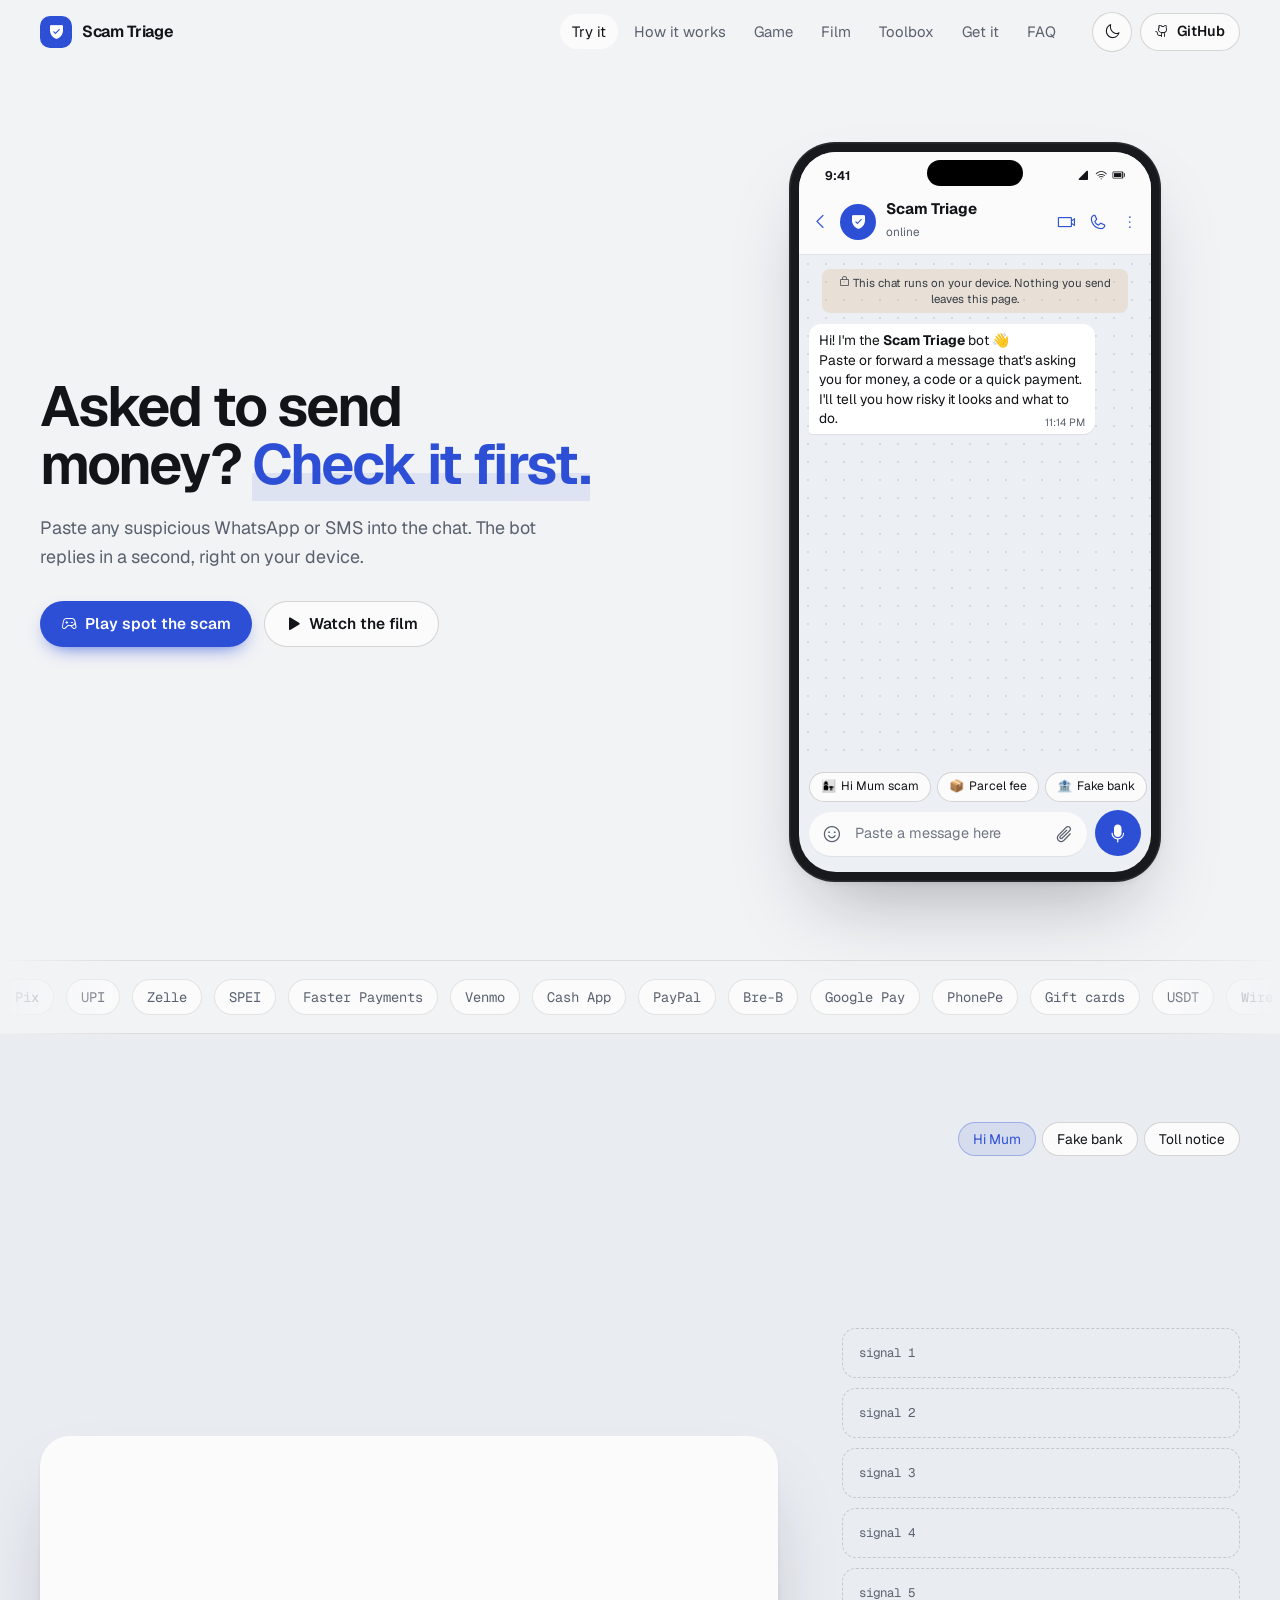
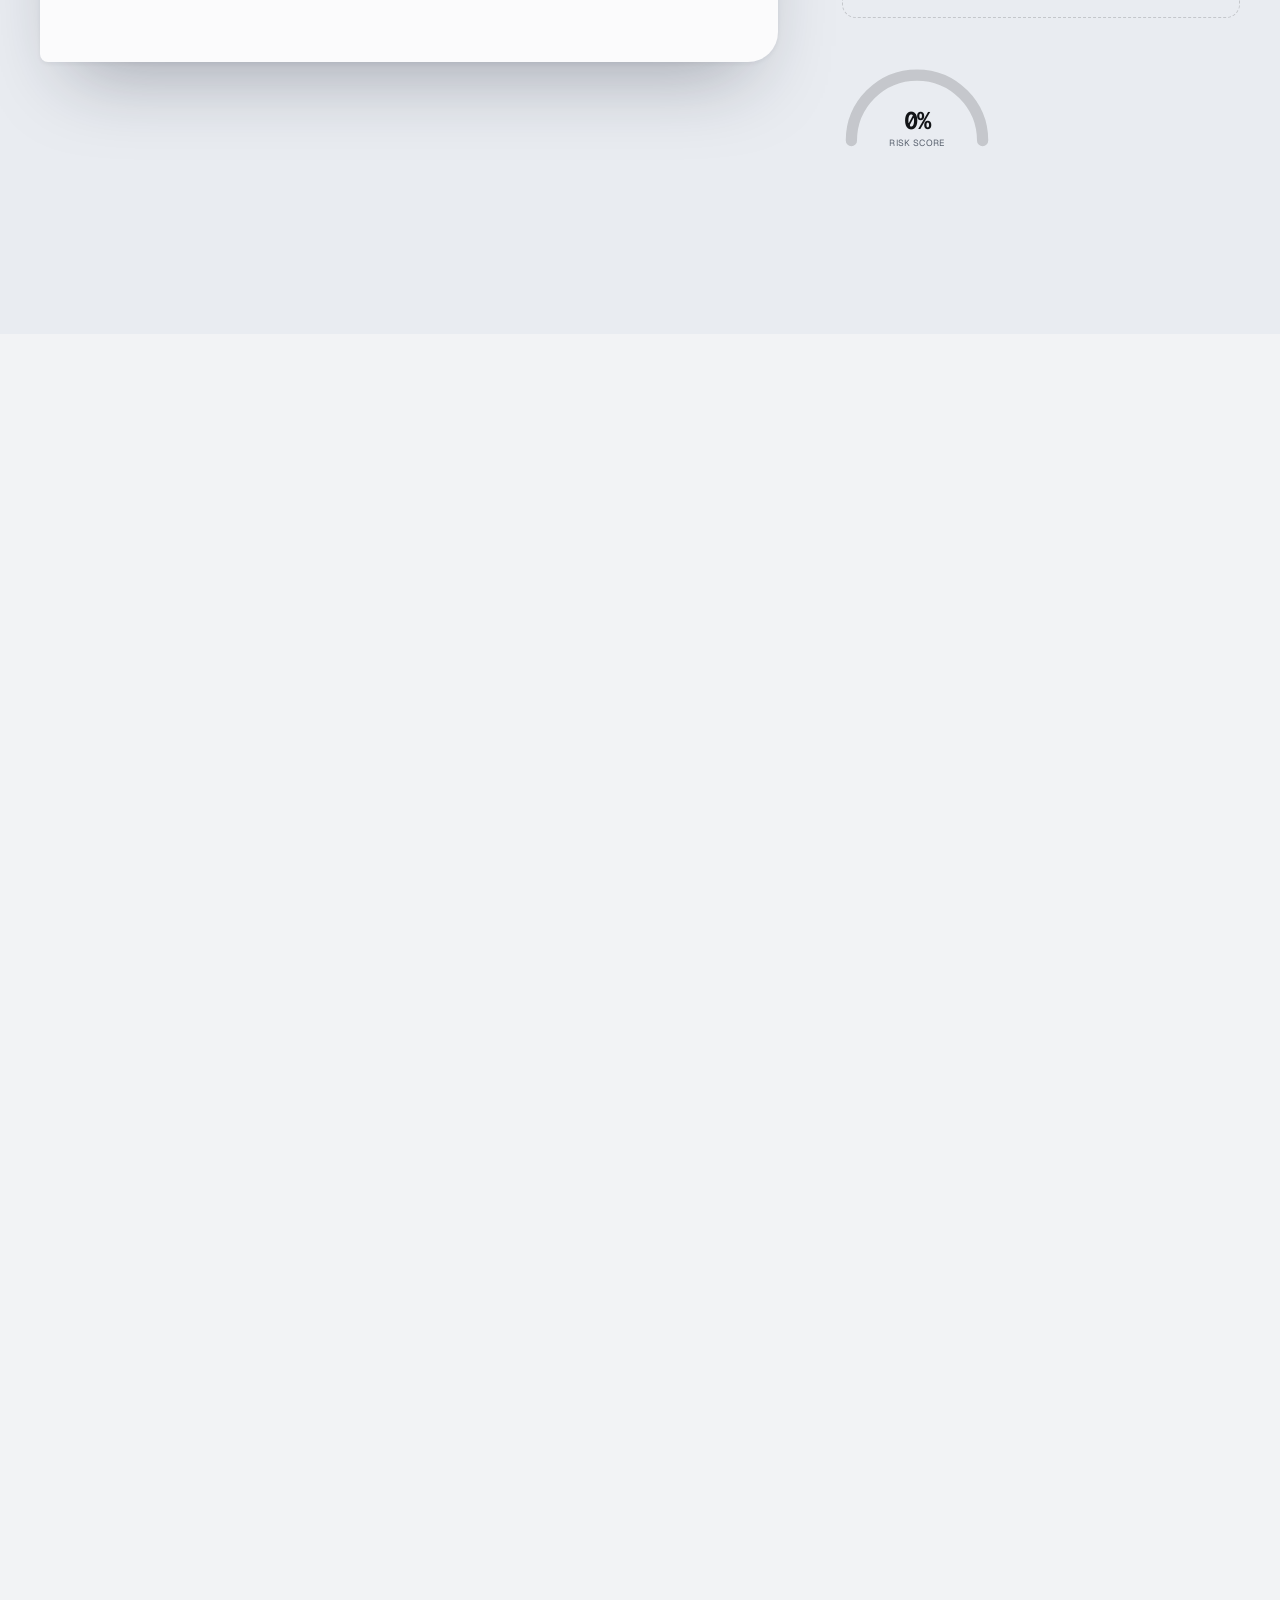
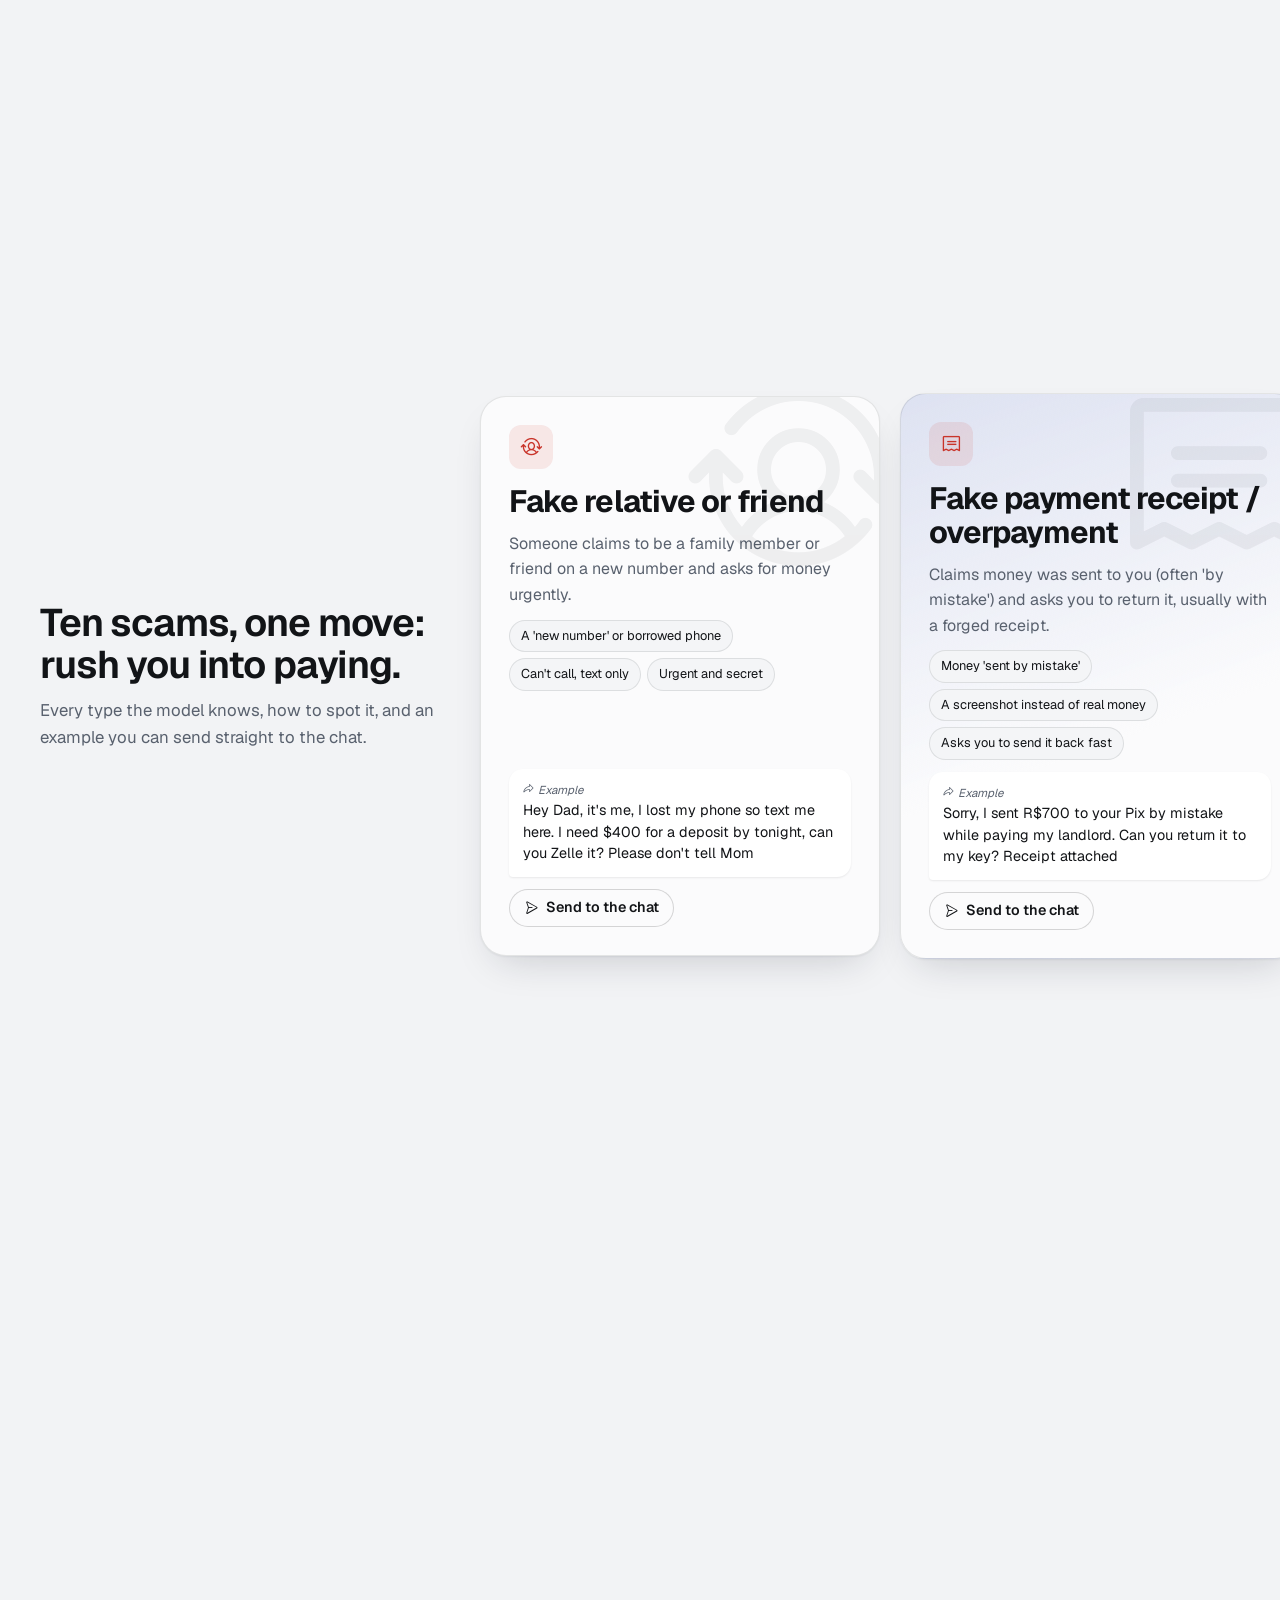
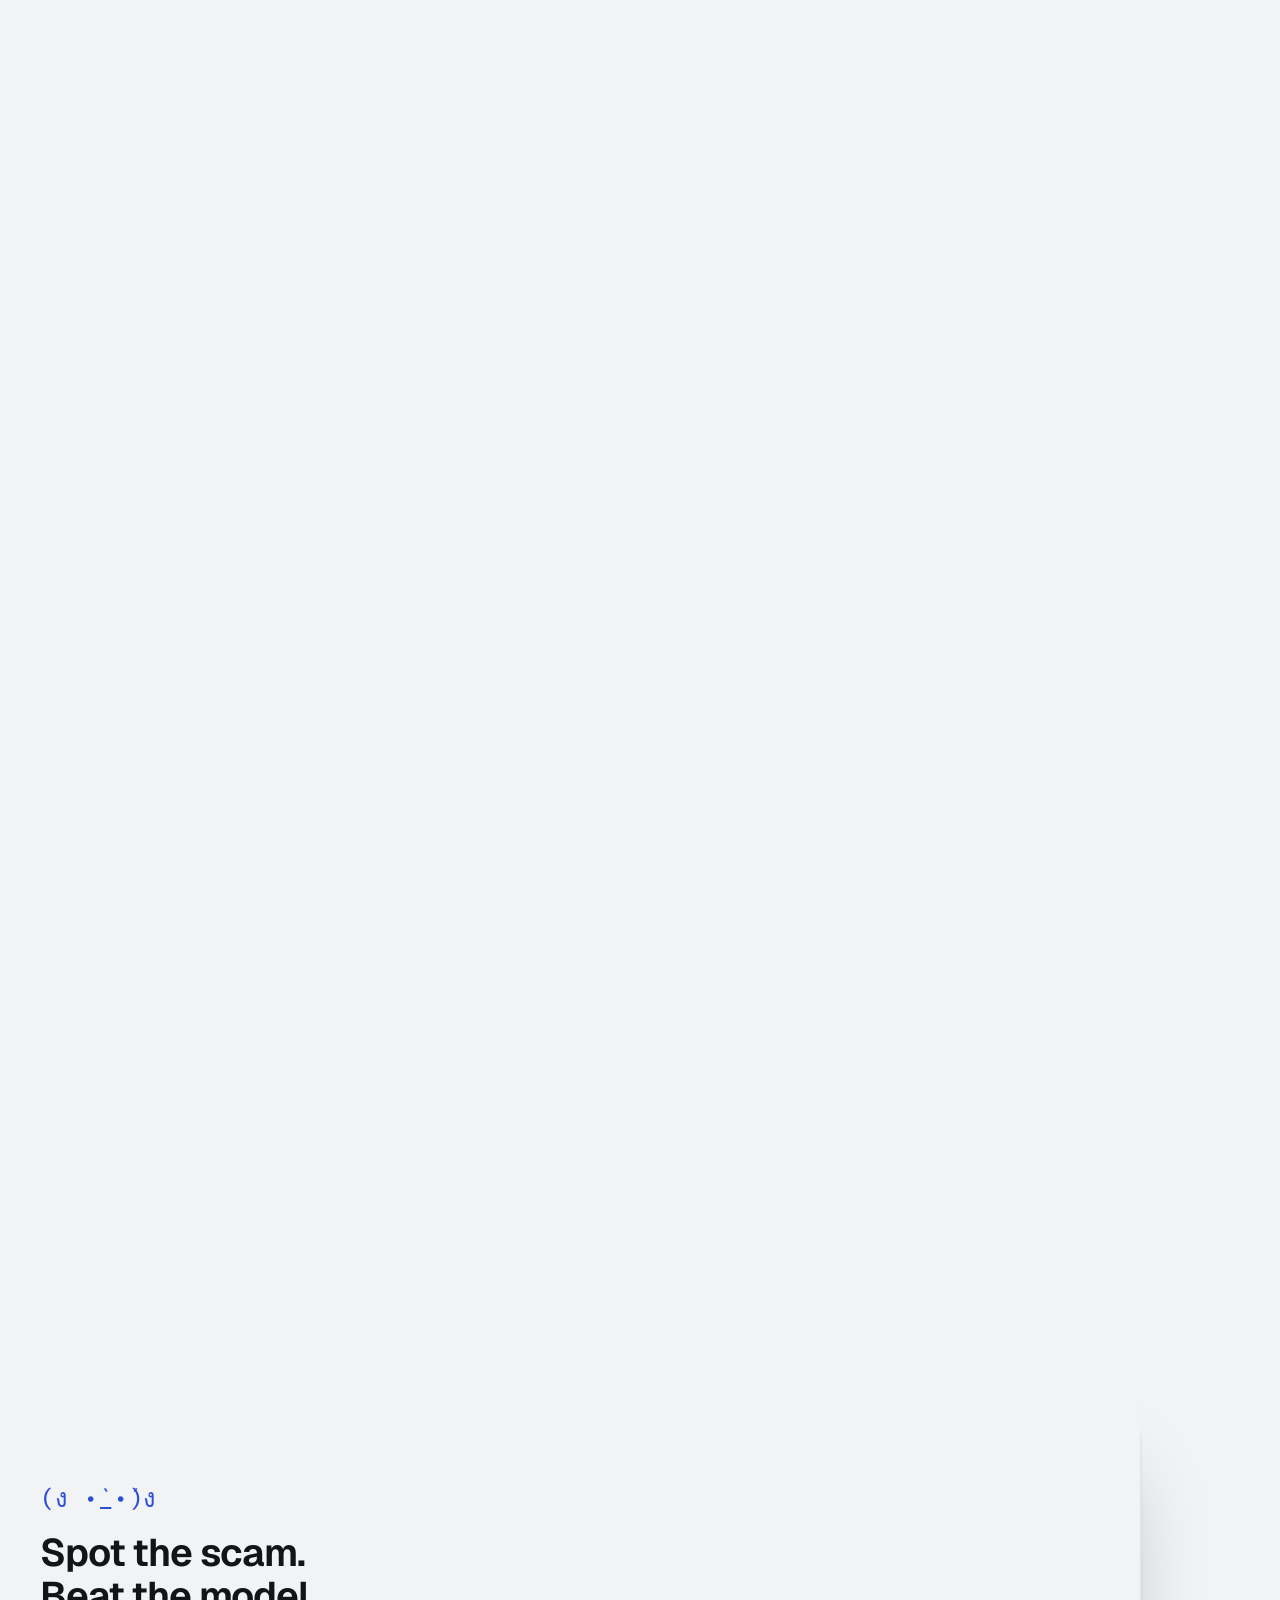
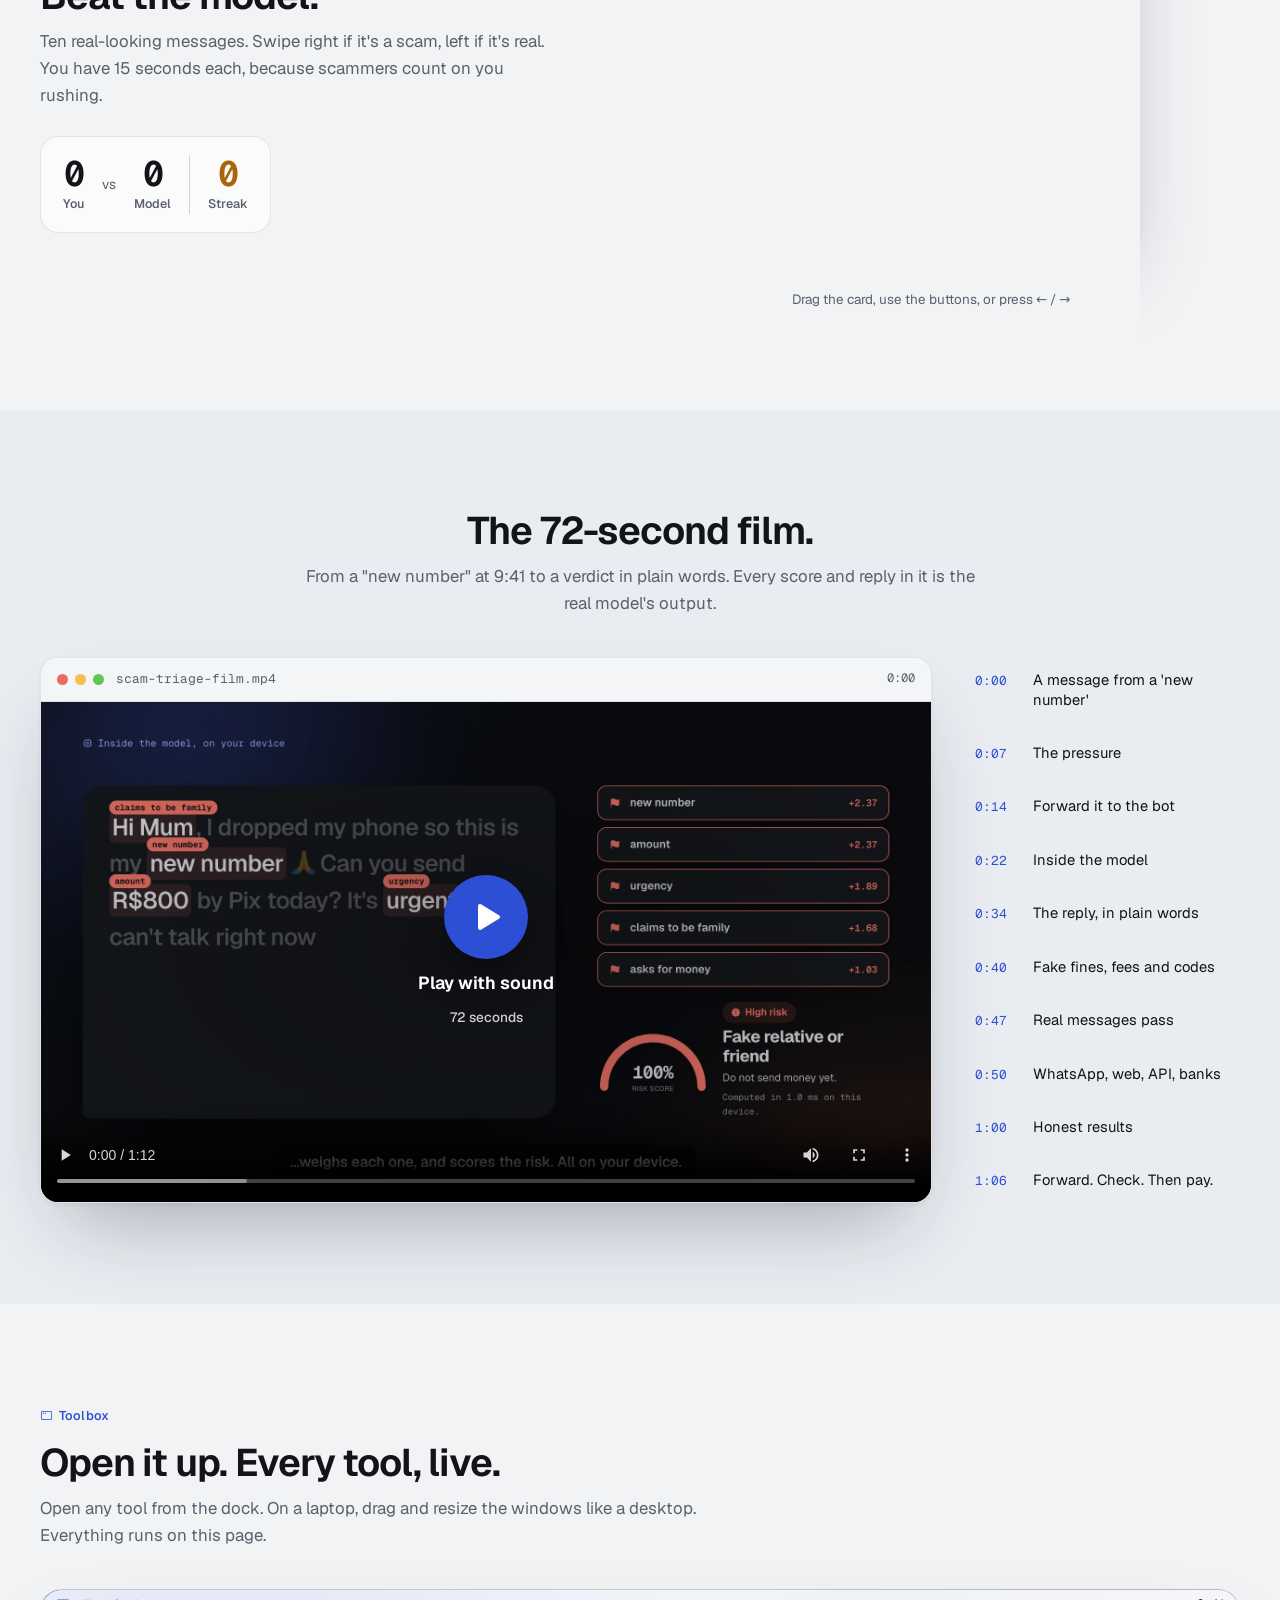
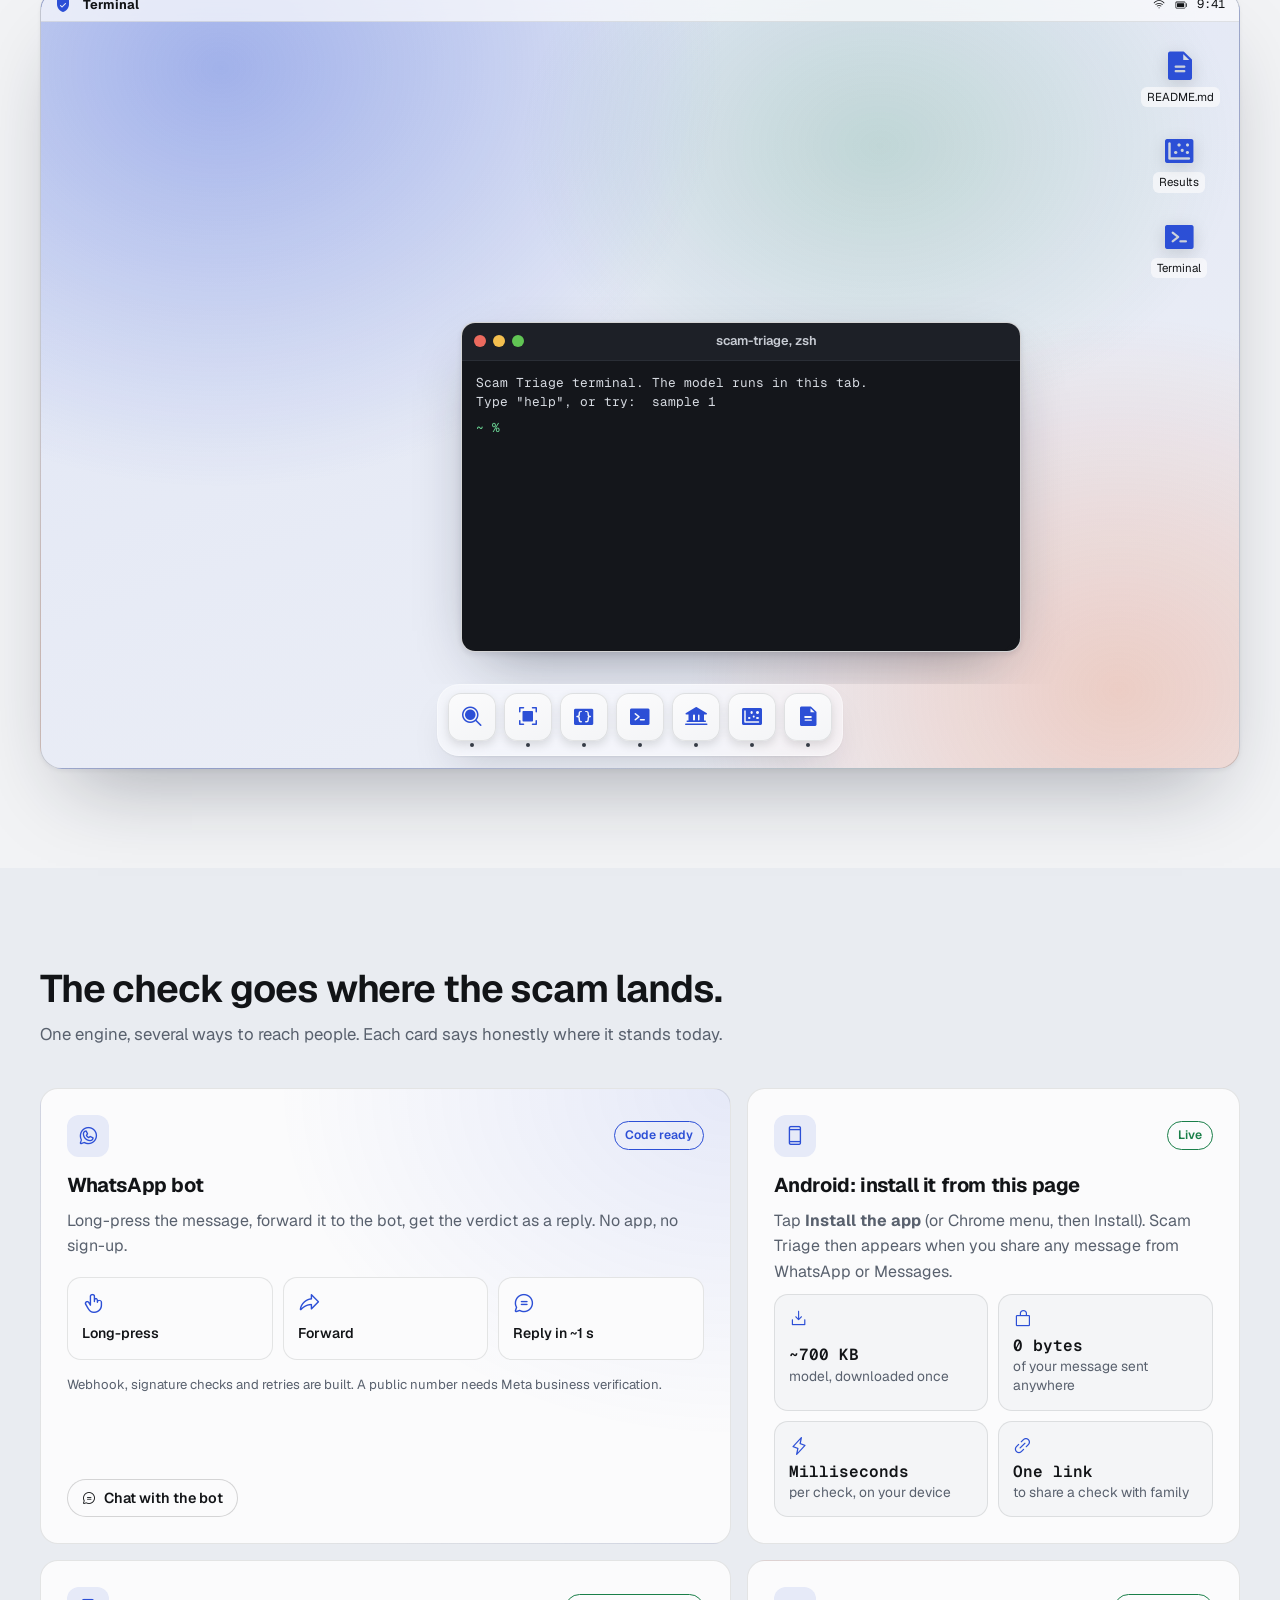
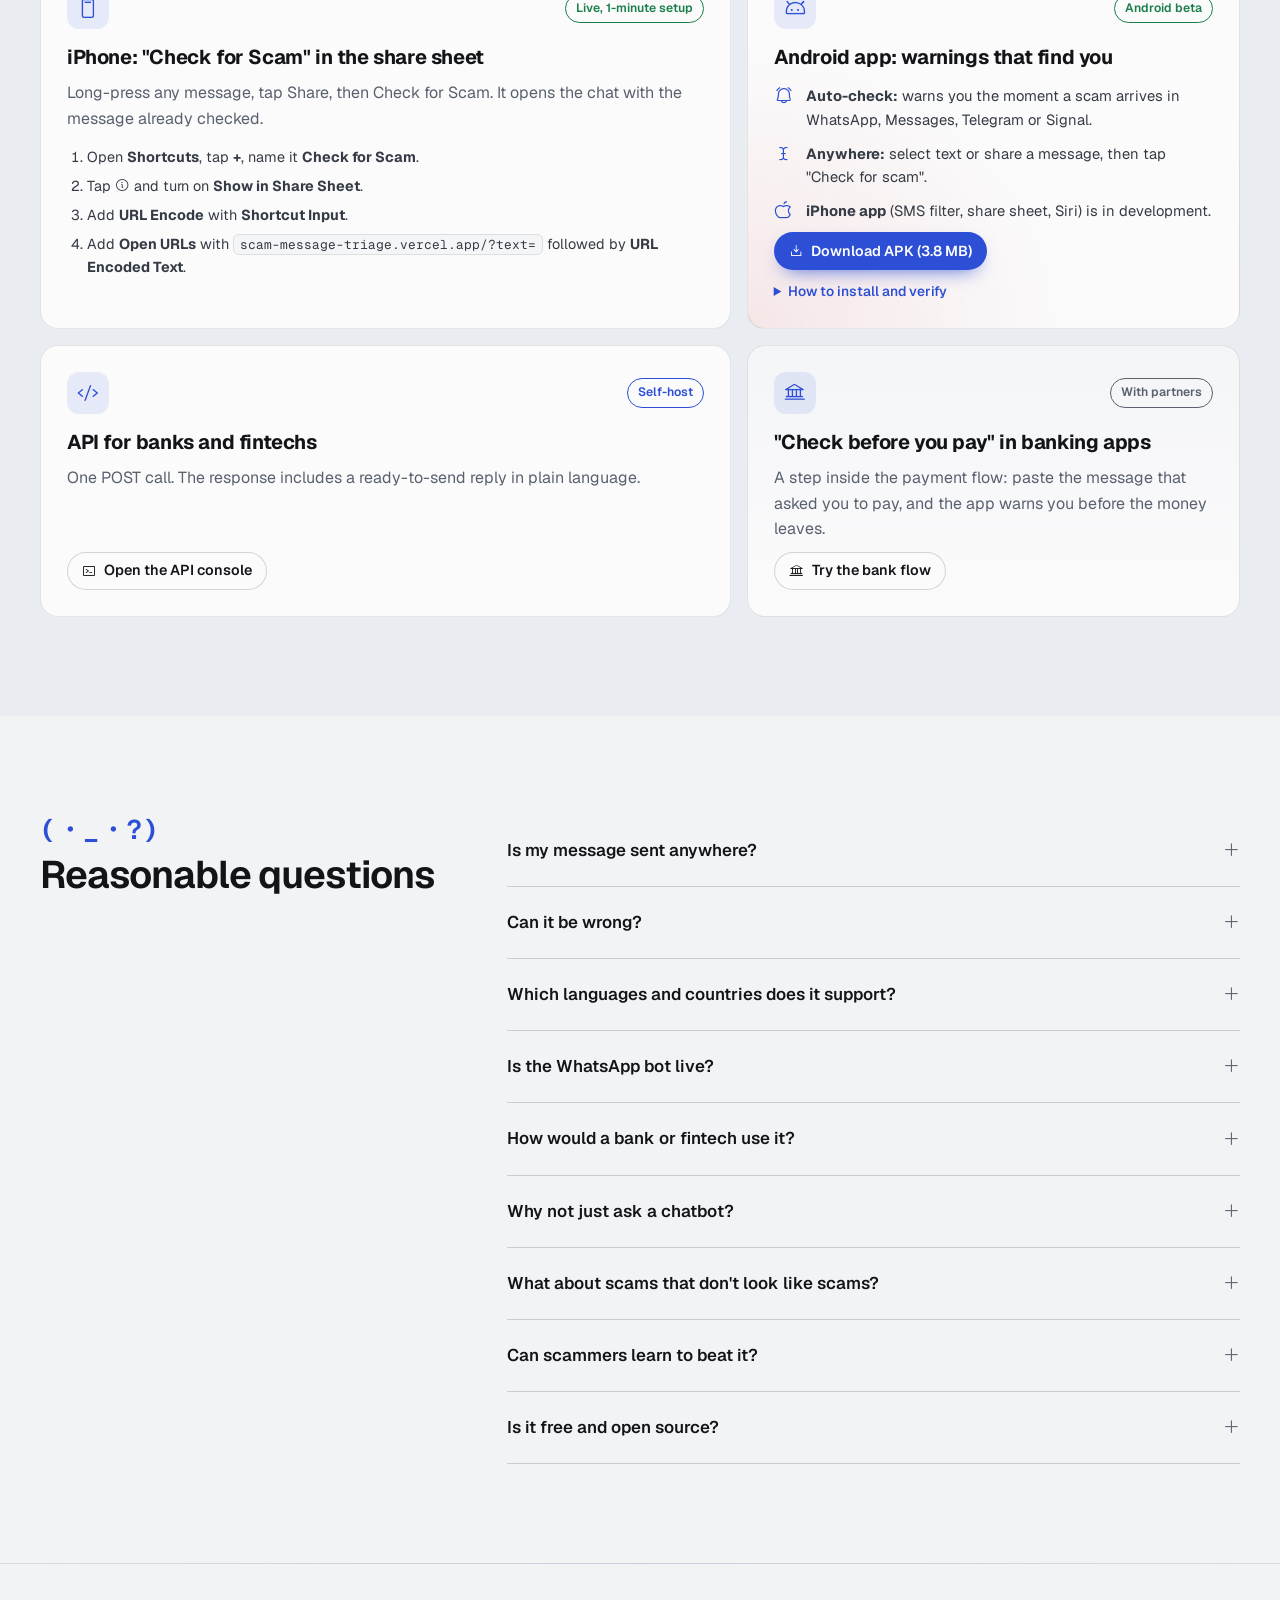
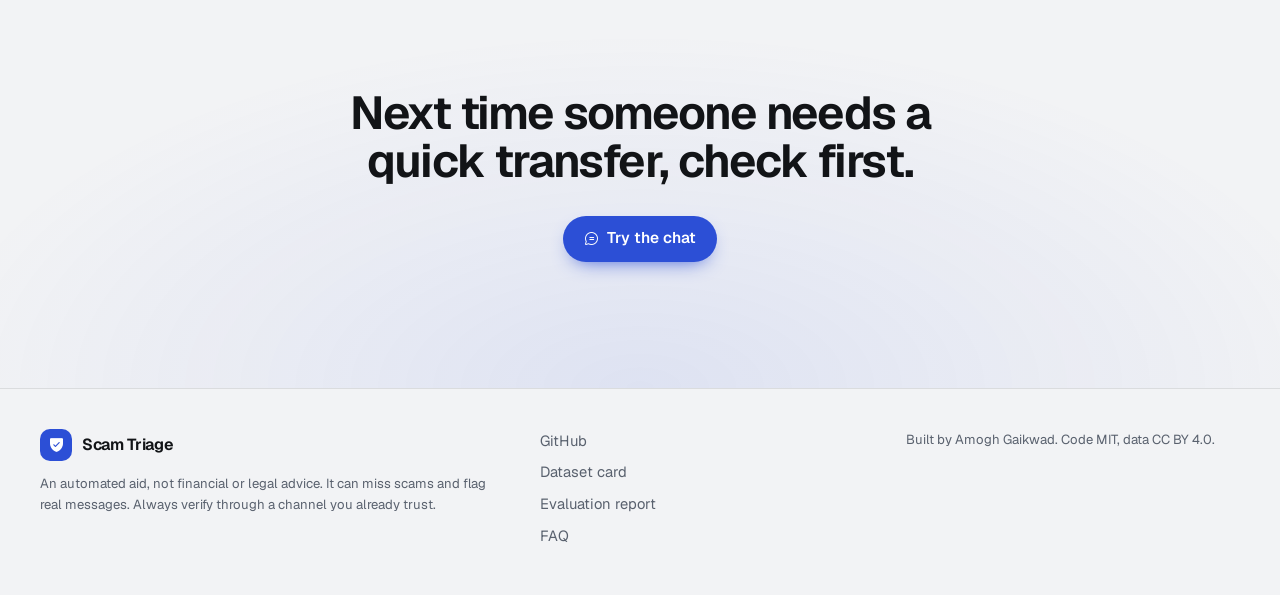
==== commit 3b8b8617: "2026-10-04 13:24 - Bring conversation checks and the safety net to the website JS engine gains asks/" ====
--- a/site/index.html
+++ b/site/index.html
@@ -540,6 +540,10 @@
             <p>A small linear model is fast, free to run, works offline and explains itself by pointing at exact phrases. Its false-alarm rate is measured and fixed. A language model is a possible future layer, kept only if it beats this one when false alarms must stay low.</p>
           </details>
           <details>
+            <summary>What about scams that don't look like scams?<i class="ph ph-plus"></i></summary>
+            <p>Two safety nets. First, it reads the conversation, not just one message: a friendly "sorry, wrong number" chat that later turns to "start with $300 on my trading platform" gets flagged as the pattern builds (on Android automatically; on the web, paste the chat or tap "check together"). Second, if any message asks for money, a code or a remote-access app, you get a "verify first" note even when the wording looks normal, because real friends' accounts get hacked too.</p>
+          </details>
+          <details>
             <summary>Can scammers learn to beat it?<i class="ph ph-plus"></i></summary>
             <p>Some will try. Character fragments make simple tricks such as typos, extra spaces and look-alike letters less effective, and the hard requests stay the same whatever the wording: send money, share a code, move your savings.</p>
           </details>
--- a/site/assets/css/style.css
+++ b/site/assets/css/style.css
@@ -825,3 +825,12 @@
 .apk-help { font-size: 0.86rem; }
 .apk-help summary { cursor: pointer; color: var(--accent); font-weight: 560; }
 .apk-help code { font-family: var(--mono); font-size: 0.72rem; word-break: break-all; }
+
+/* ---------- safety net + conversation notes ---------- */
+.caution { display: grid; grid-template-columns: 26px 1fr; gap: 10px; padding: 14px 16px; border-radius: var(--r-input); background: var(--med-soft); border: 1px solid color-mix(in srgb, var(--med) 40%, transparent); }
+.caution i { color: var(--med); font-size: 1.3rem; }
+.caution h4 { margin: 0 0 4px; font-size: 0.86rem; color: var(--med); }
+.caution p { margin: 0; font-size: 0.92rem; }
+.ctx-note { margin: 0; display: flex; align-items: center; gap: 8px; font-size: 0.88rem; color: var(--accent); font-weight: 560; }
+.wa-ctx { display: flex; align-items: center; gap: 5px; color: var(--accent); font-weight: 600; font-size: 0.76rem !important; }
+.wa-caution { margin-top: 4px !important; padding: 7px 9px; border-radius: 8px; background: var(--med-soft); font-size: 0.78rem !important; }
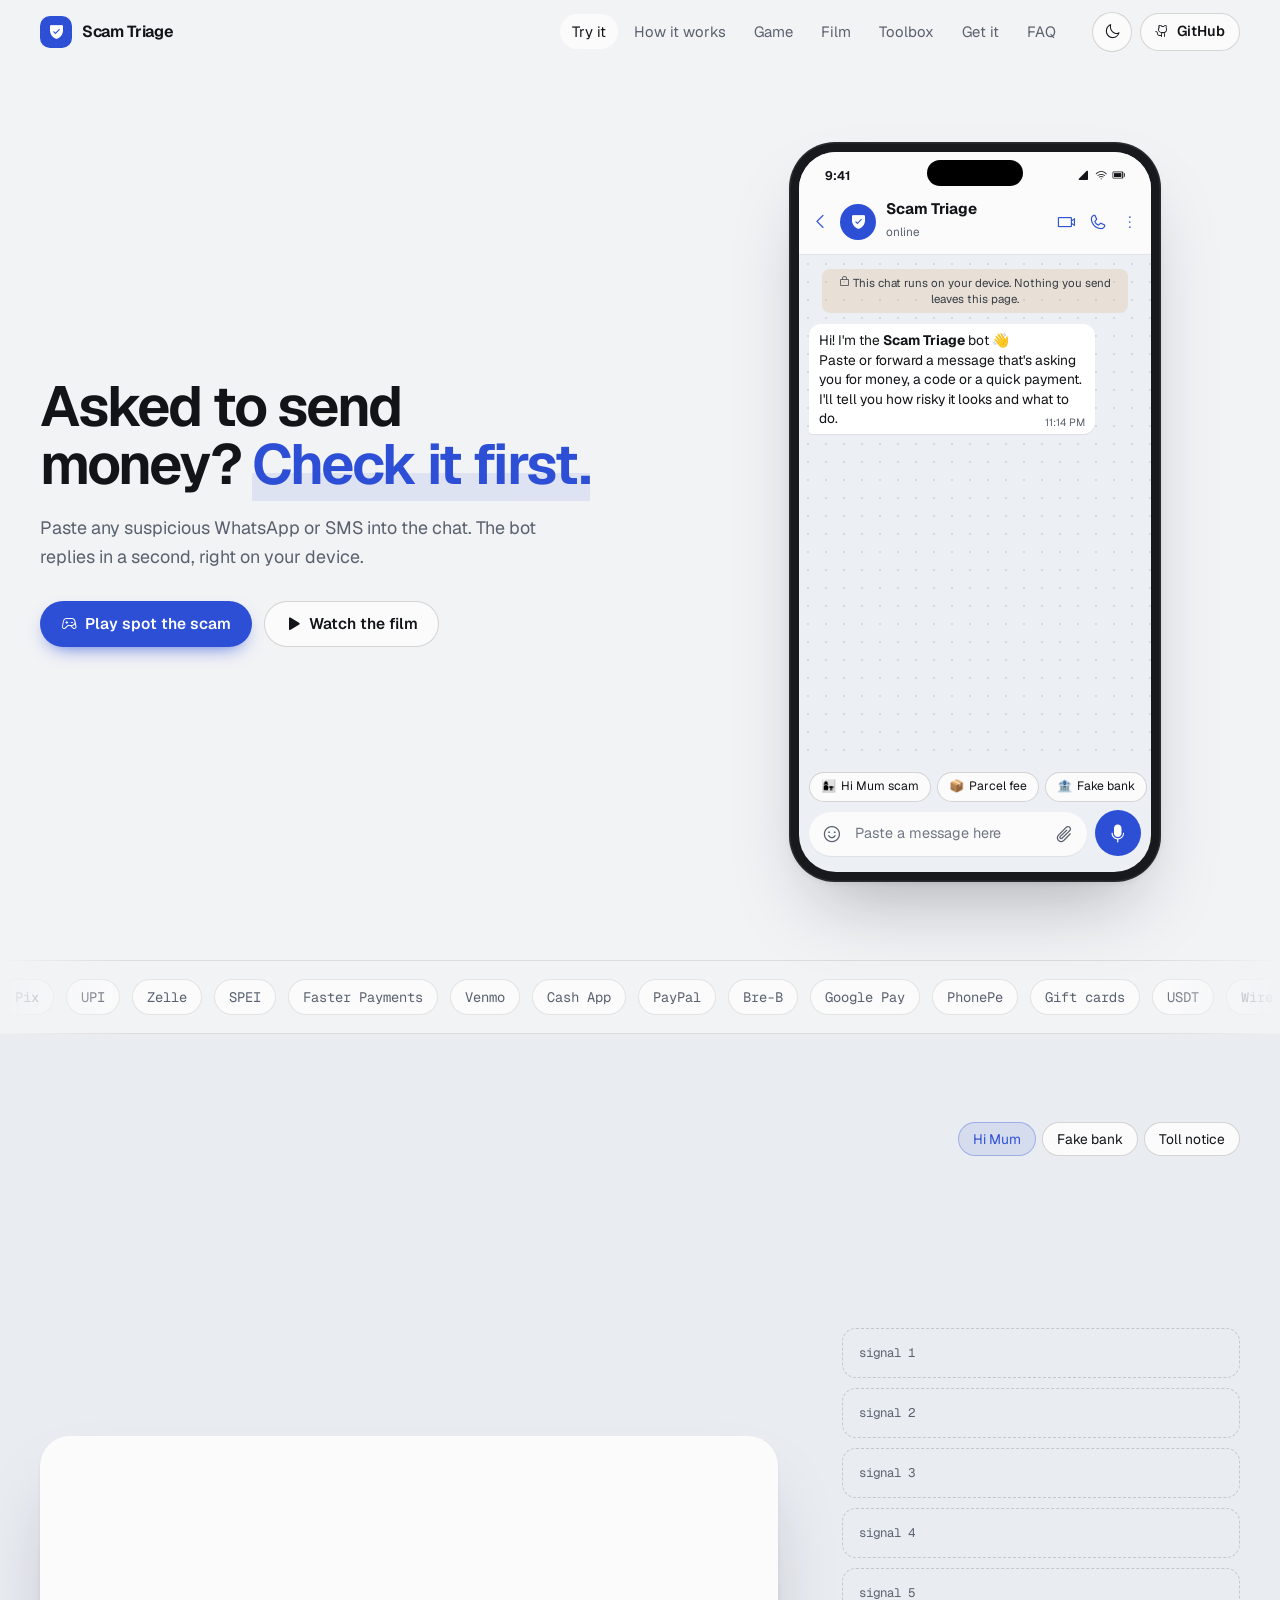
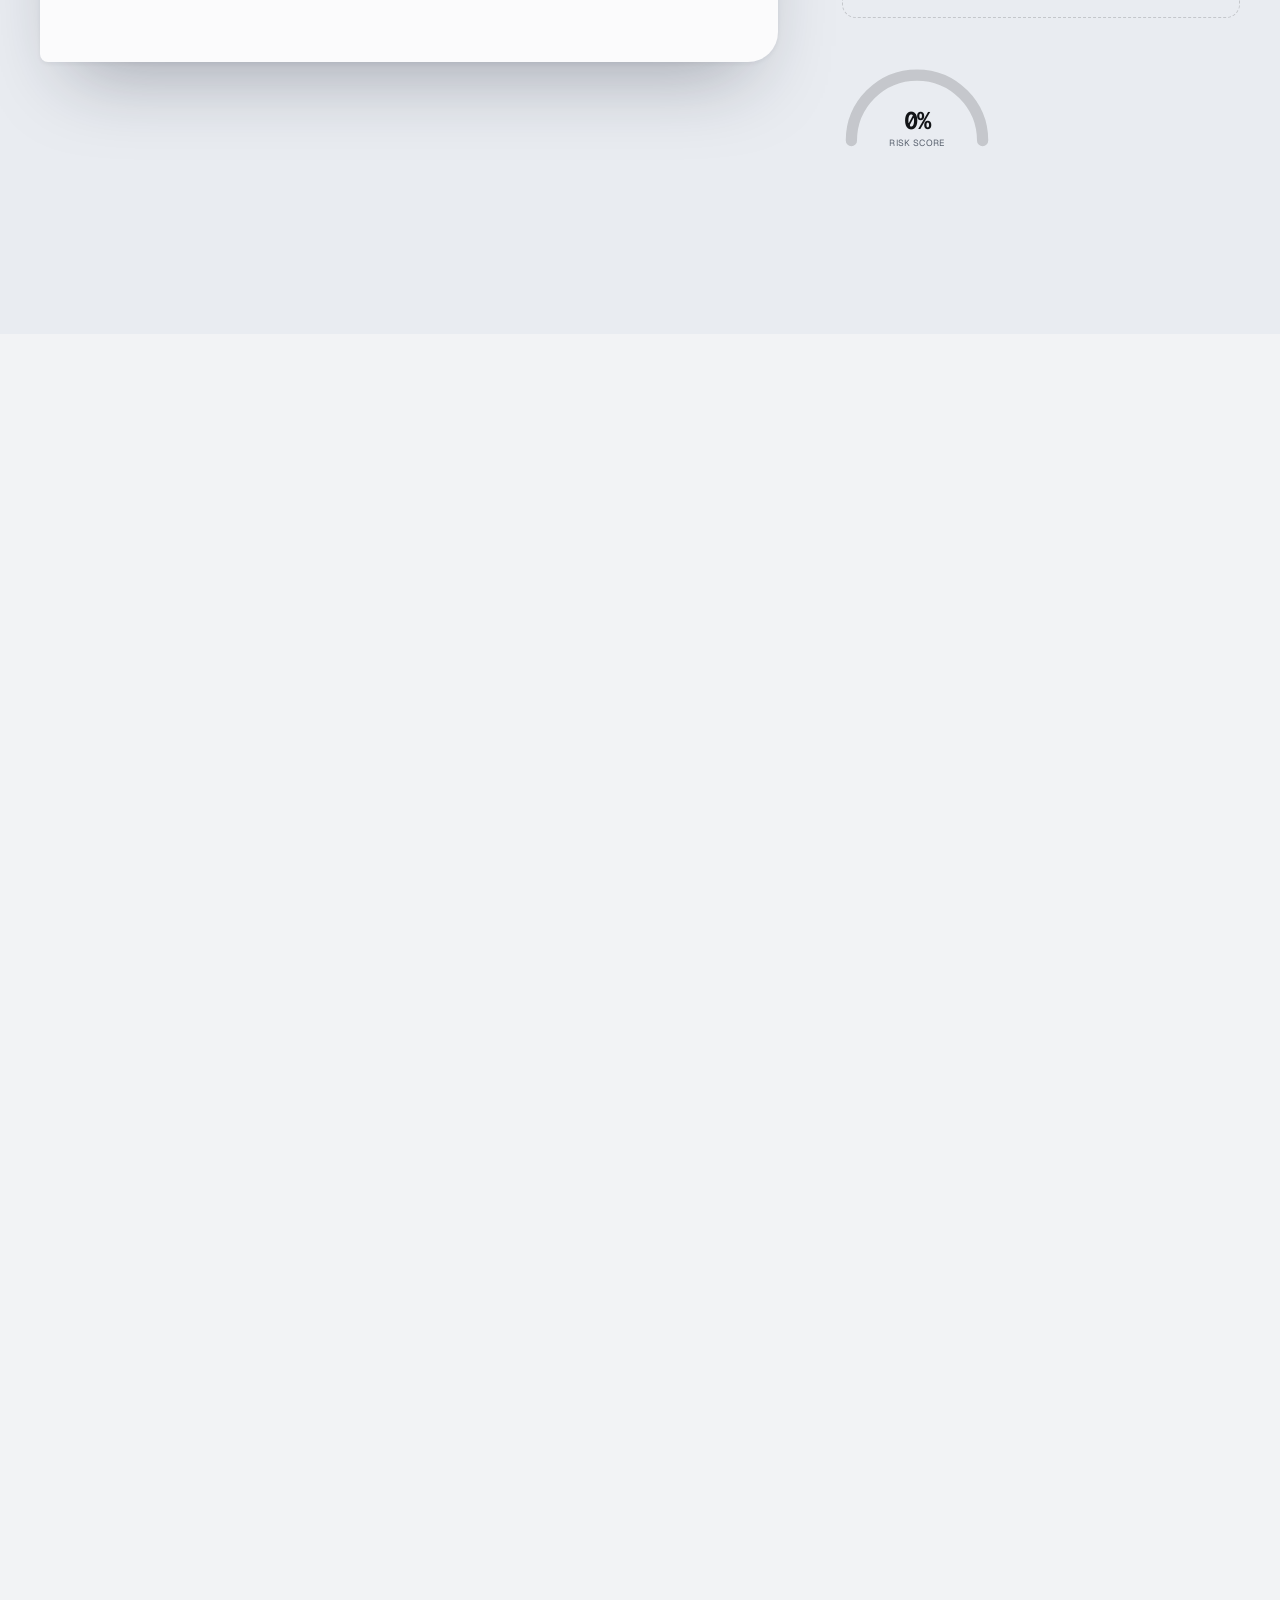
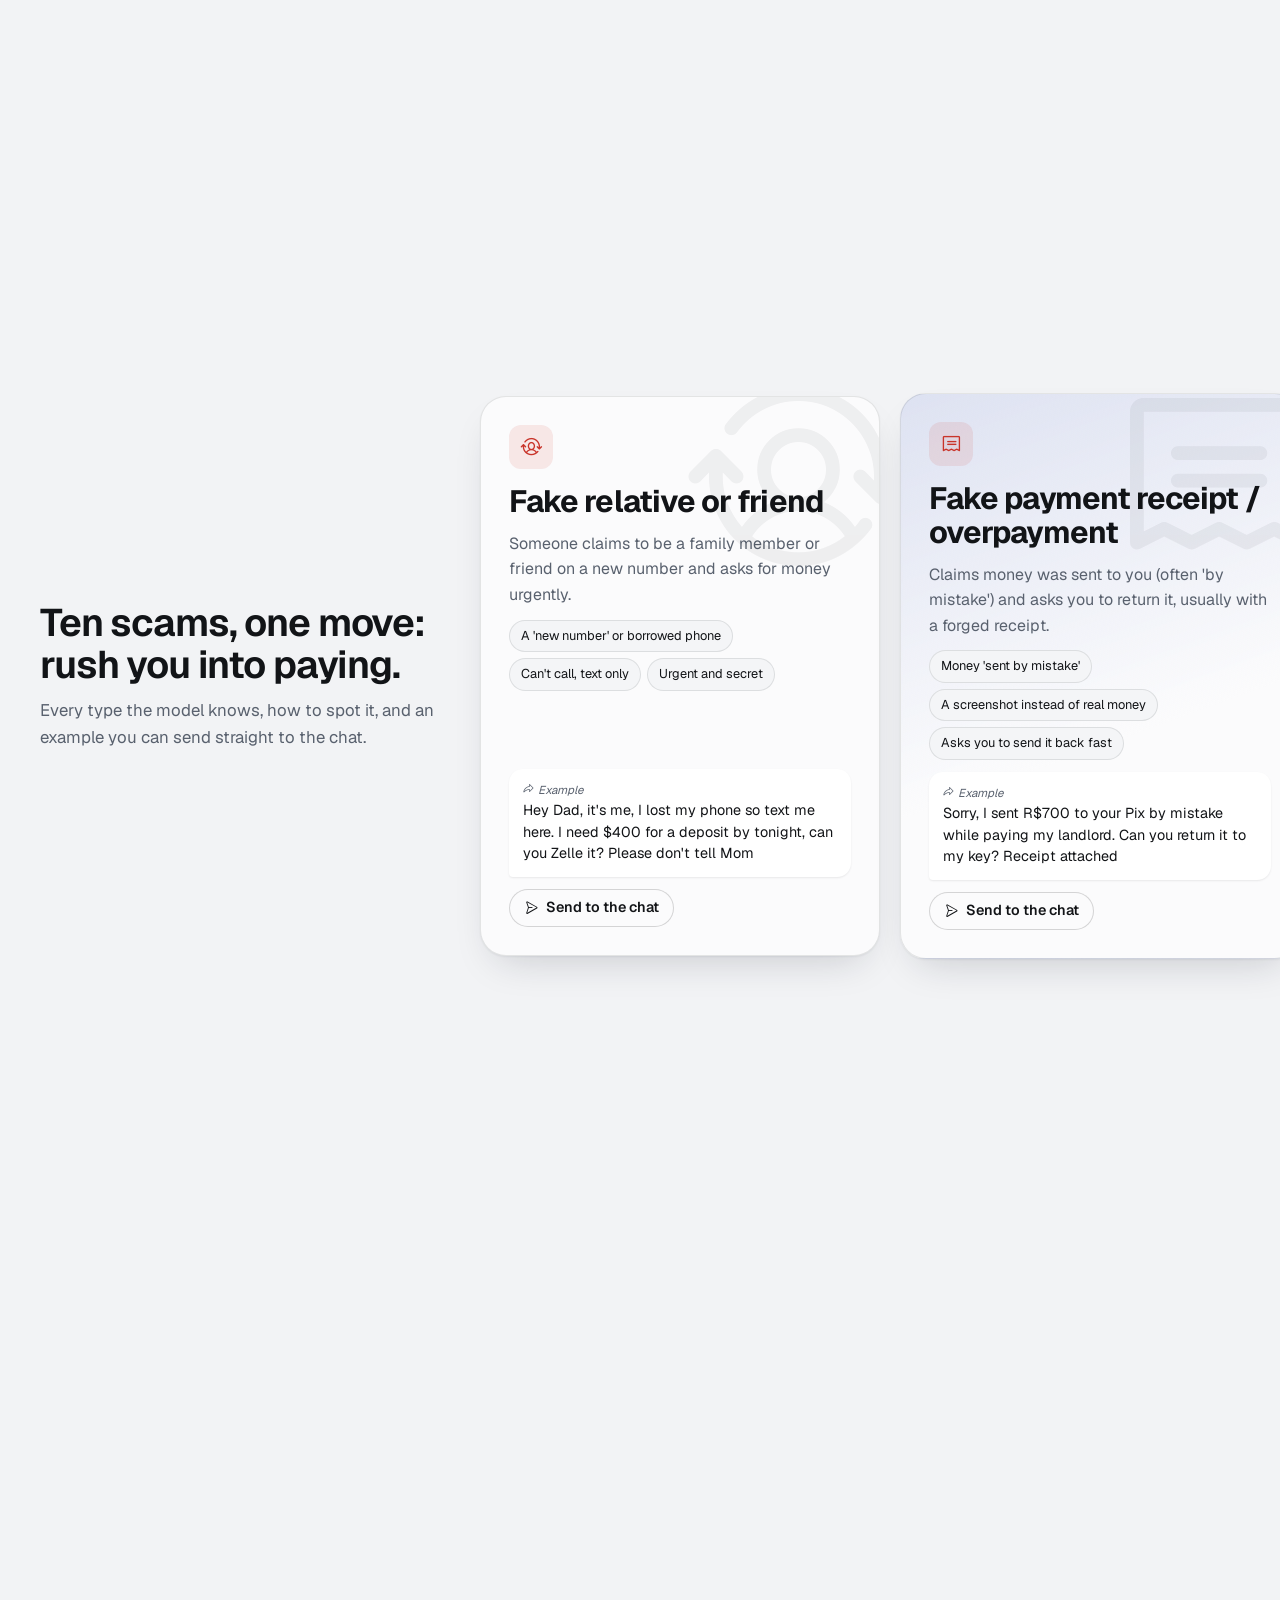
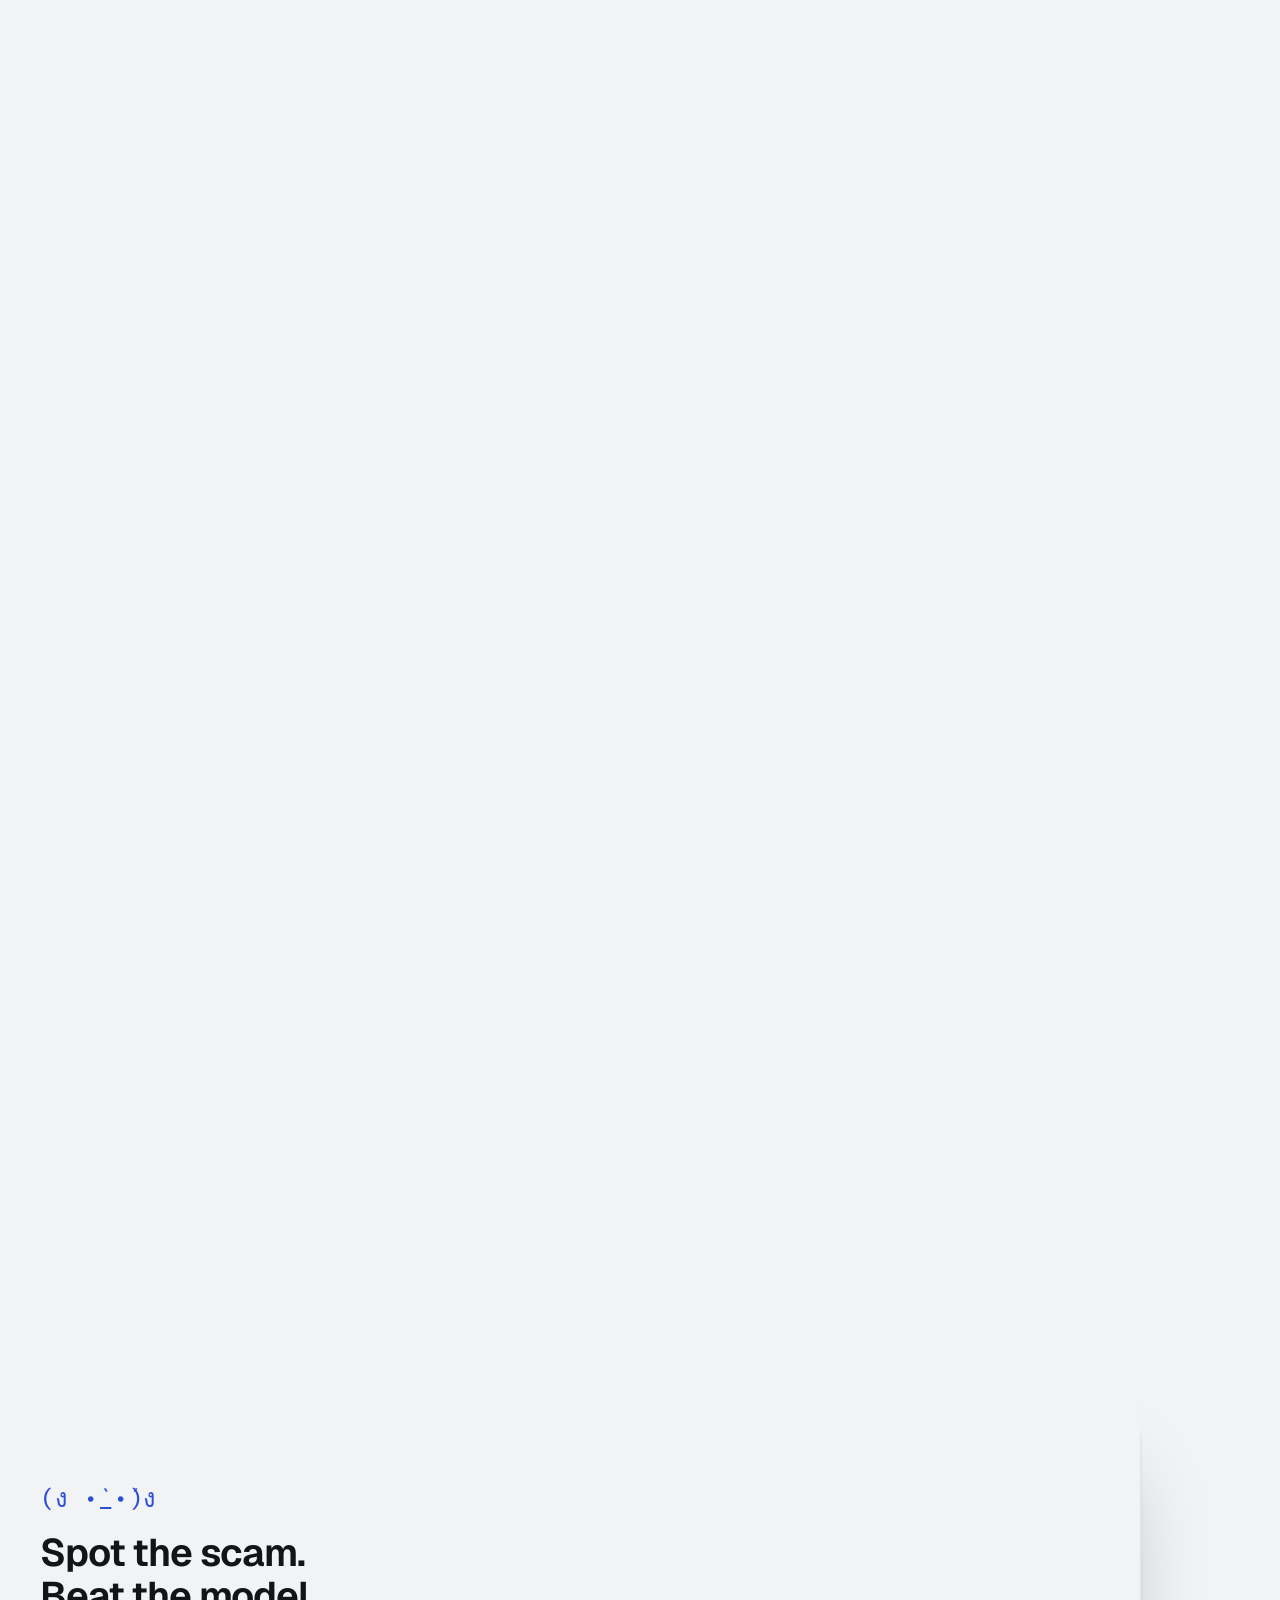
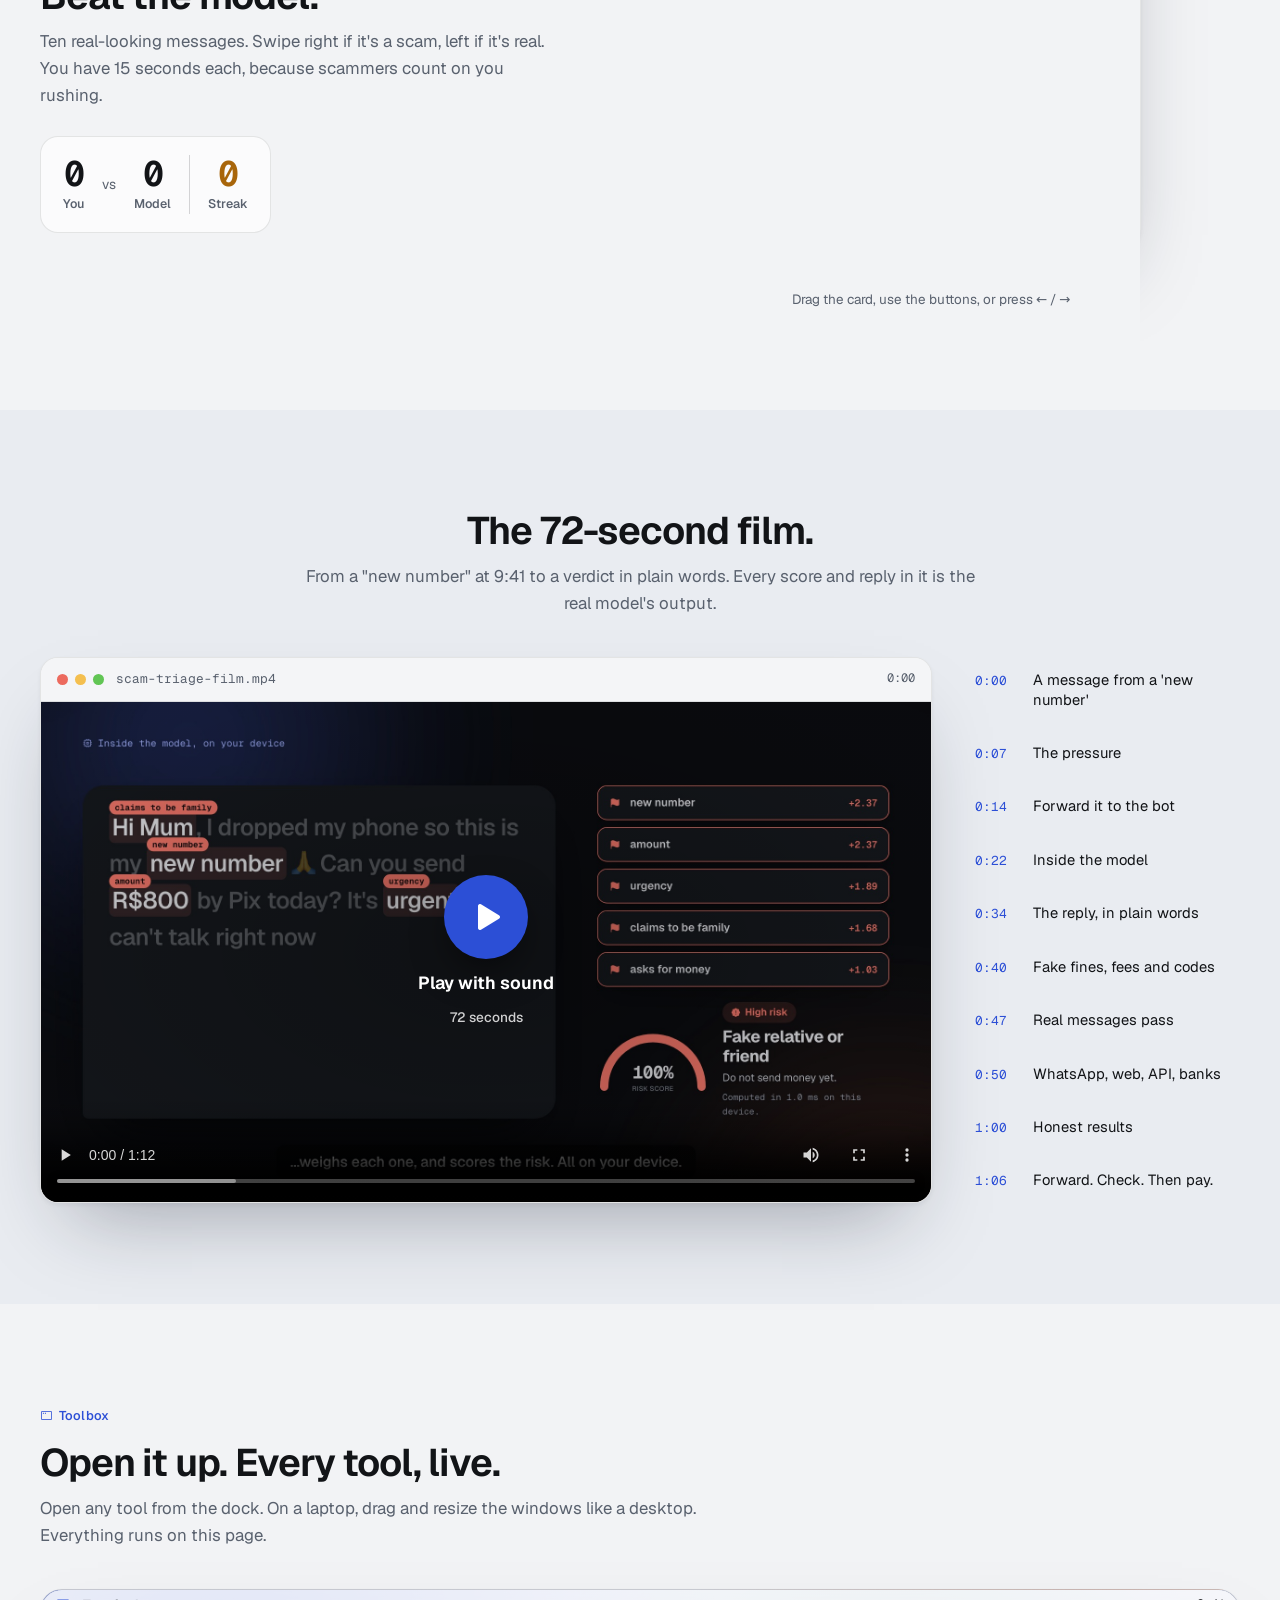
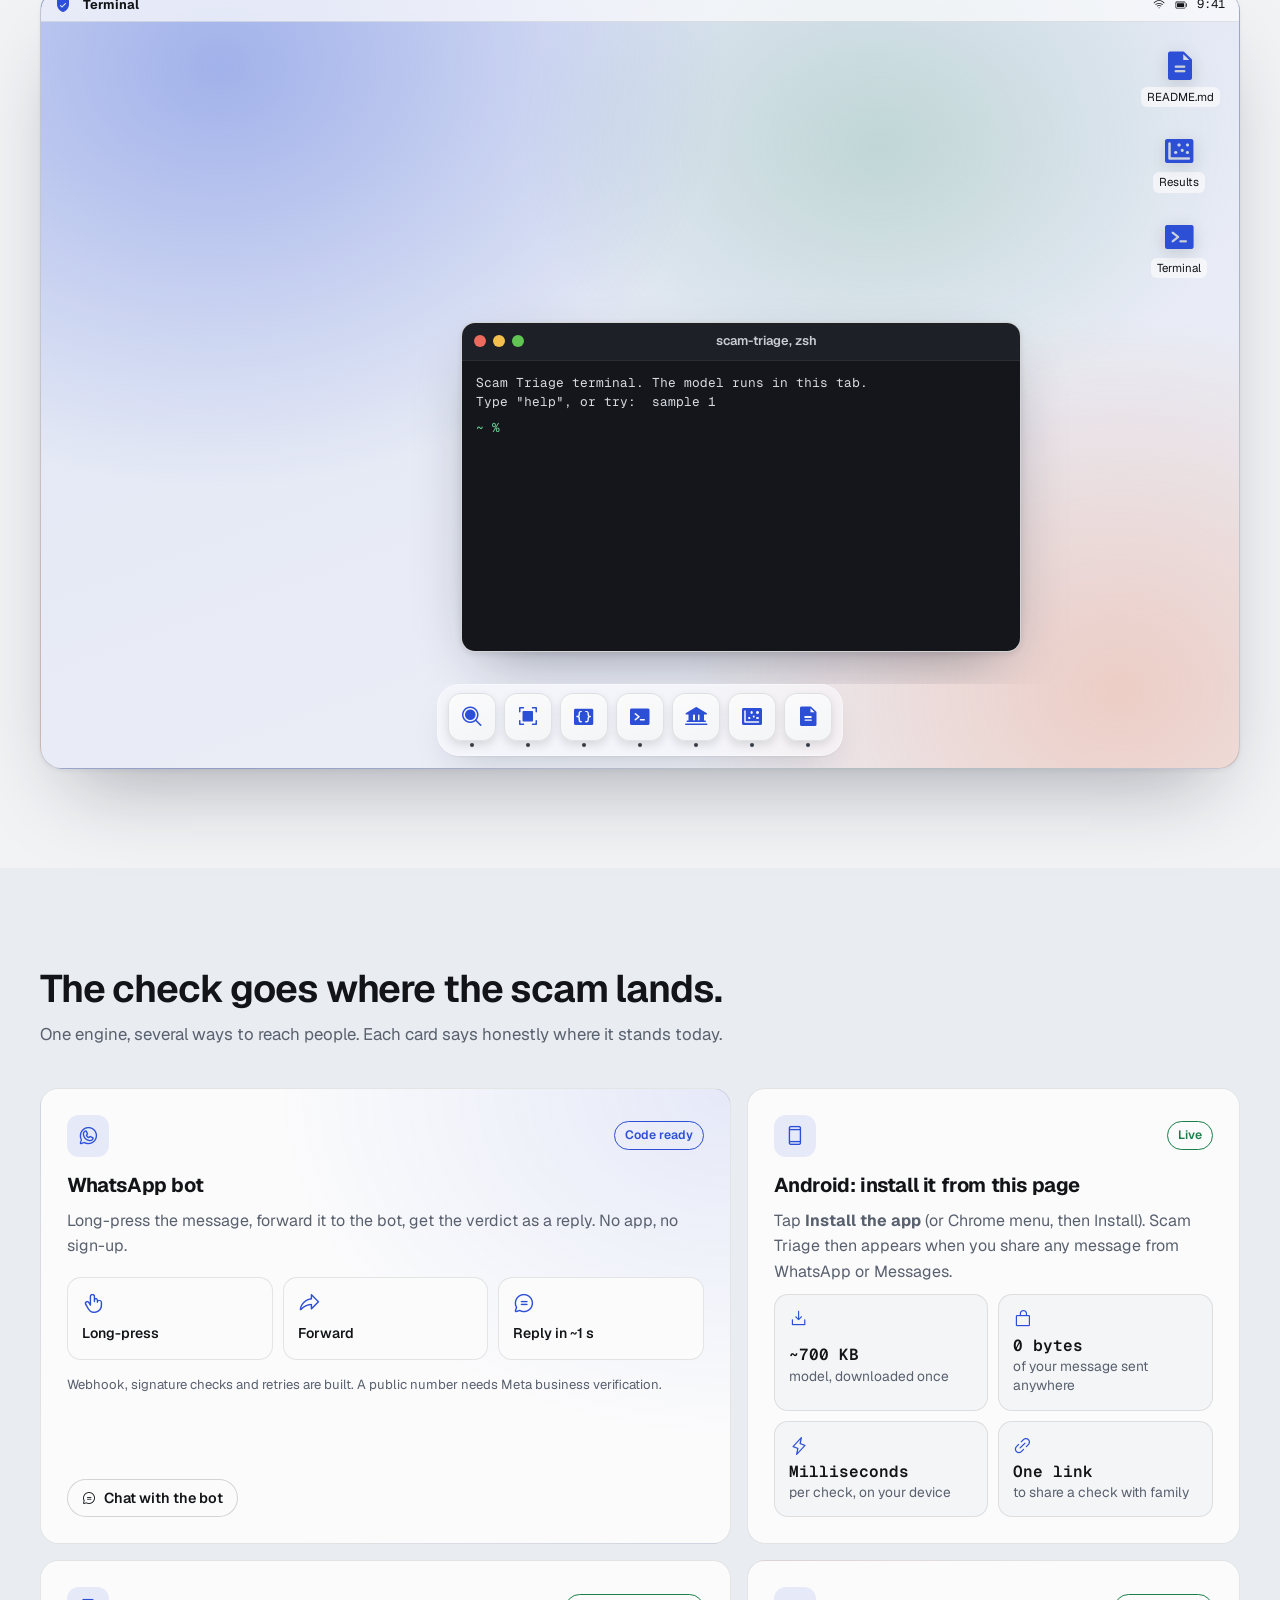
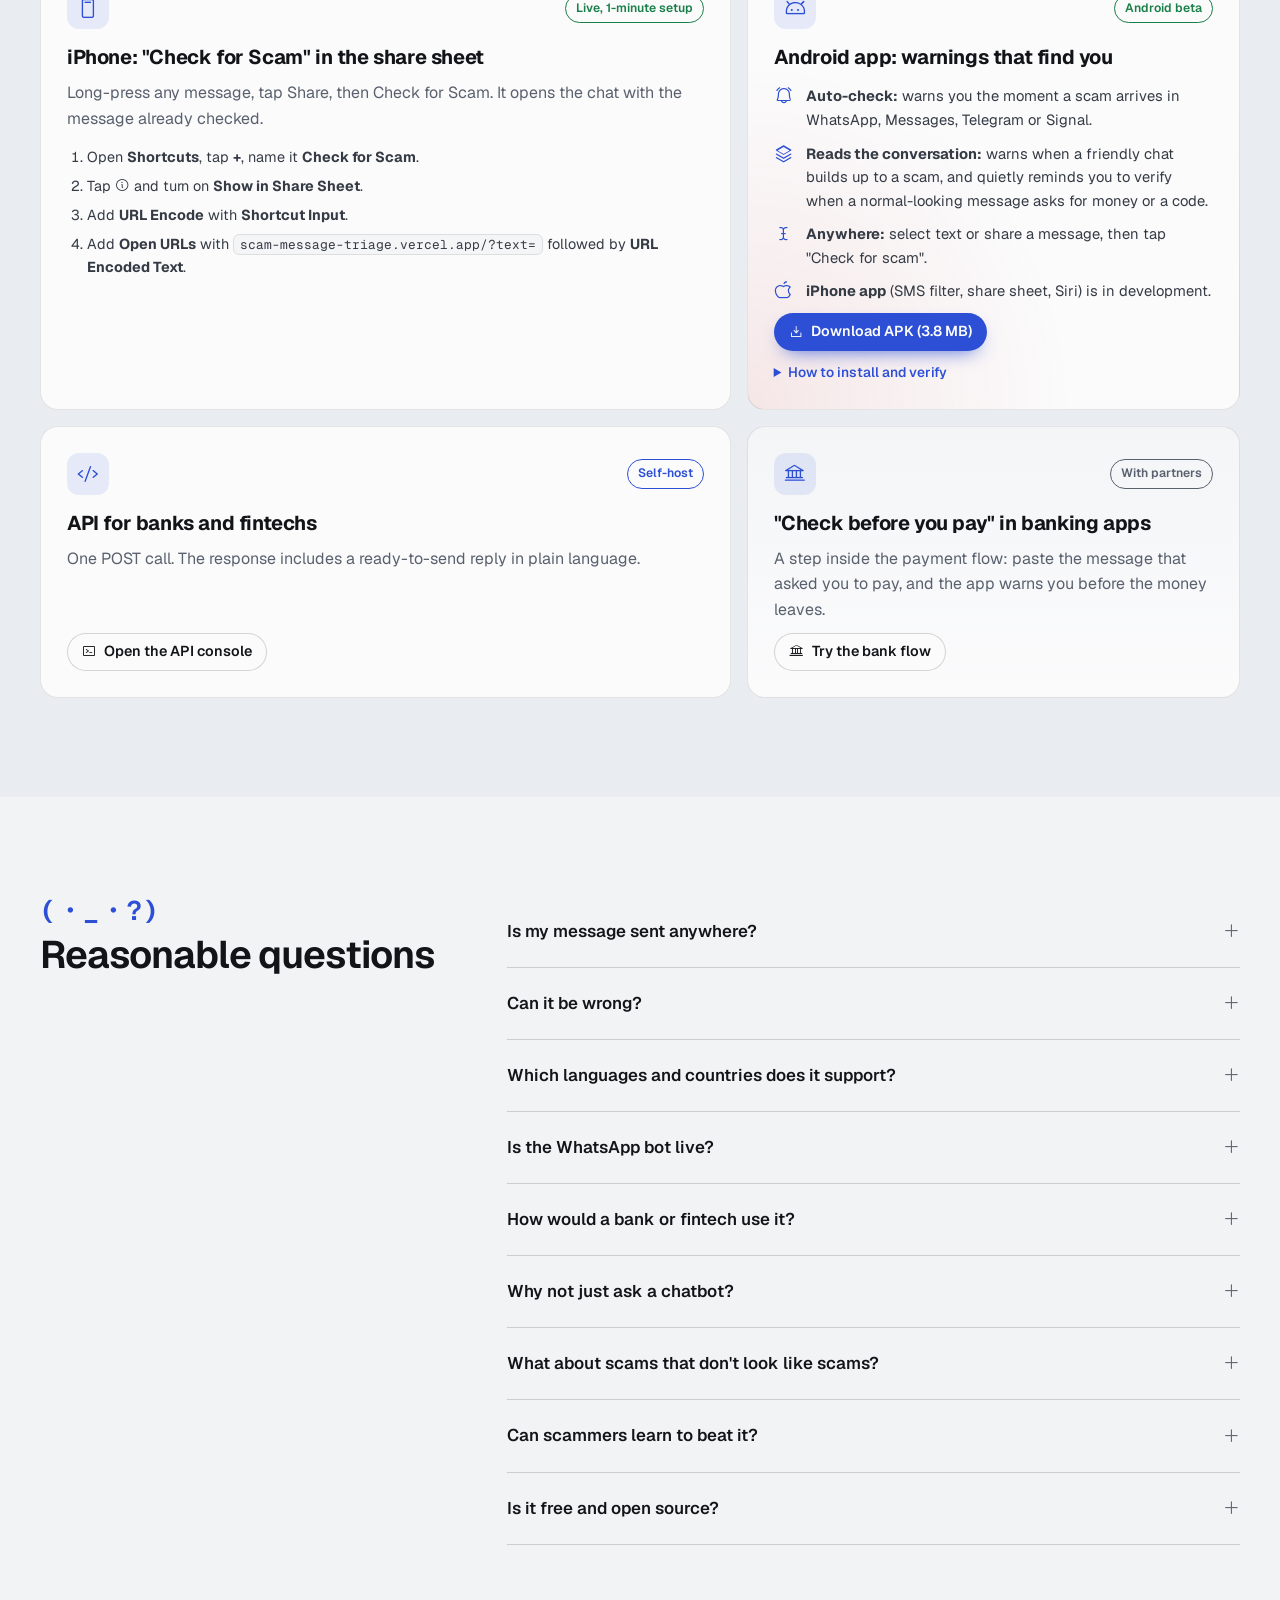
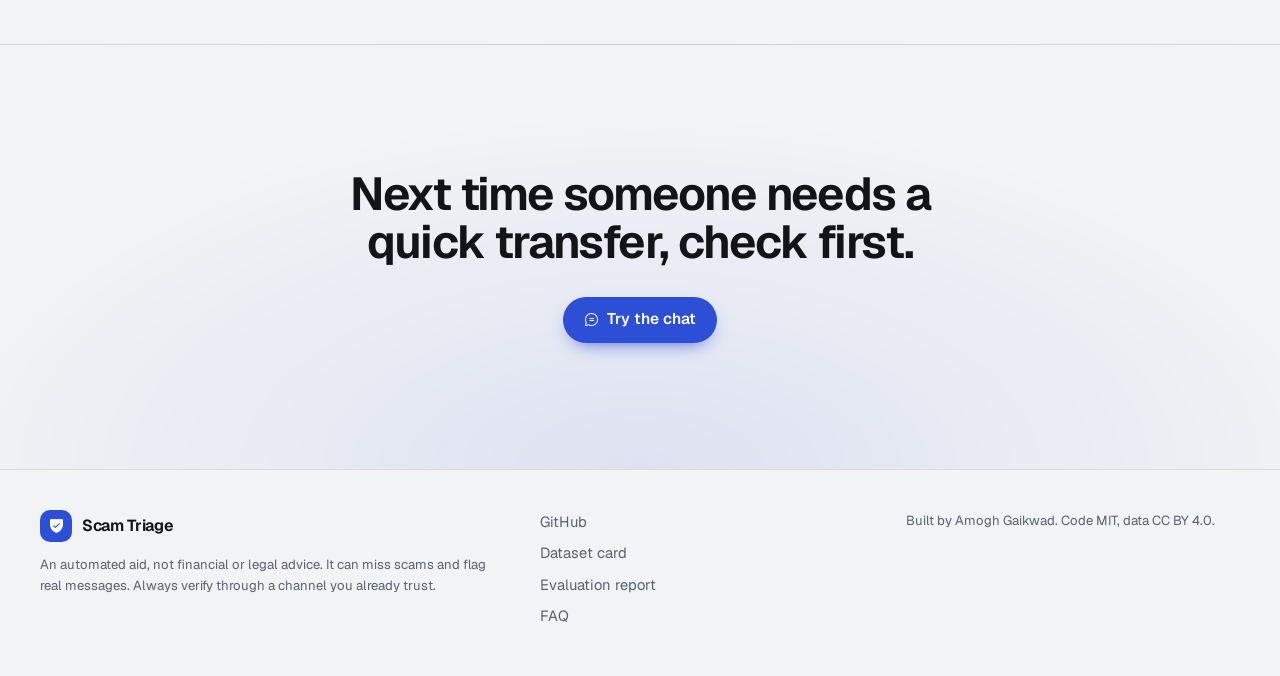
==== commit 0f465866: "2026-10-04 13:30 - Publish Android 0.2.0 and document conversation checks Site now offers the 0.2.0 " ====
--- a/site/index.html
+++ b/site/index.html
@@ -491,17 +491,18 @@
             <h3>Android app: warnings that find you</h3>
             <ul class="native">
               <li><i class="ph ph-bell-ringing"></i><span><b>Auto-check:</b> warns you the moment a scam arrives in WhatsApp, Messages, Telegram or Signal.</span></li>
+              <li><i class="ph ph-stack"></i><span><b>Reads the conversation:</b> warns when a friendly chat builds up to a scam, and quietly reminds you to verify when a normal-looking message asks for money or a code.</span></li>
               <li><i class="ph ph-cursor-text"></i><span><b>Anywhere:</b> select text or share a message, then tap "Check for scam".</span></li>
               <li><i class="ph ph-apple-logo"></i><span><b>iPhone app</b> (SMS filter, share sheet, Siri) is in development.</span></li>
             </ul>
-            <a class="btn btn--primary btn--sm tile__cta" href="/downloads/scam-triage-android-0.1.0.apk" download><i class="ph ph-download-simple"></i>Download APK (3.8 MB)</a>
+            <a class="btn btn--primary btn--sm tile__cta" href="/downloads/scam-triage-android-0.2.0.apk" download><i class="ph ph-download-simple"></i>Download APK (3.8 MB)</a>
             <details class="apk-help"><summary>How to install and verify</summary>
               <ol class="howto">
                 <li>Open the downloaded file and allow your browser to install apps.</li>
                 <li>Open Scam Triage and tap <b>Turn on auto-check</b>.</li>
                 <li>If the switch is greyed out: App info, then <b>⋮</b>, then <b>Allow restricted settings</b>. Android asks this for apps installed outside the Play Store.</li>
               </ol>
-              <p class="fine">Version 0.1.0, Android 8 or newer. File SHA-256: <code>70b94b0ba63ae7bb4a160f5f27950efe056c8469401b6aaa32f440a6728304f4</code>. Signing certificate SHA-256: <code>C9:B2:1C:A3:02:7A:08:E1:DC:71:CD:D8:35:5D:DC:0F:23:AD:55:D4:9C:33:2D:01:A0:6E:F6:72:C4:BF:5D:0B</code>.</p>
+              <p class="fine">Version 0.2.0, Android 8 or newer. File SHA-256: <code>952252da75f239351143b7d379594c41aecef6f80e1f5d164cf99b747825de4d</code>. Signing certificate SHA-256: <code>C9:B2:1C:A3:02:7A:08:E1:DC:71:CD:D8:35:5D:DC:0F:23:AD:55:D4:9C:33:2D:01:A0:6E:F6:72:C4:BF:5D:0B</code>.</p>
             </details>
           </article>
         </div>
